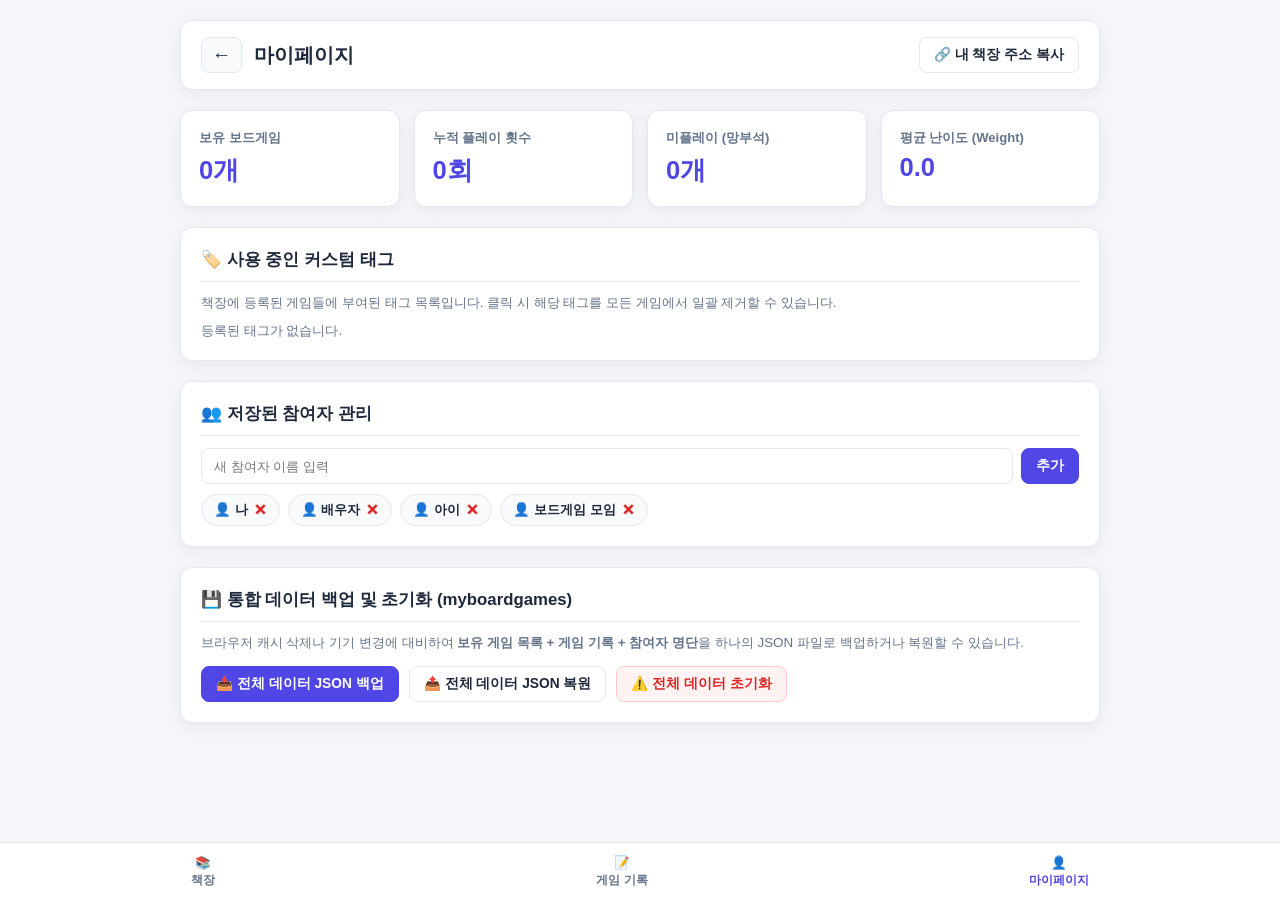
==== mypage.html @ 9772deb3 "Update title in mypage.html" ====
<!DOCTYPE html>
<html lang="ko">
<head>
  <meta charset="UTF-8" />
  <meta name="viewport" content="width=device-width, initial-scale=1.0" />
  <title>👤 마이페이지 - 나의 보드게임</title>
  <style>
    :root {
      --bg-body: #f4f6f9;
      --bg-surface: #ffffff;
      --bg-subtle: #f8fafc;
      --text-main: #1e293b;
      --text-muted: #64748b;
      --primary: #4f46e5;
      --primary-hover: #4338ca;
      --border: #e2e8f0;
      --radius: 12px;
      --shadow: 0 4px 16px rgba(15, 23, 42, 0.06);
    }

    * { box-sizing: border-box; margin: 0; padding: 0; }
    body {
      font-family: -apple-system, BlinkMacSystemFont, "Pretendard", "Segoe UI", Roboto, sans-serif;
      background: var(--bg-body);
      color: var(--text-main);
      padding-bottom: 72px;
    }

    .page-wrap {
      max-width: 960px;
      margin: 0 auto;
      padding: 20px;
      display: flex;
      flex-direction: column;
      gap: 20px;
    }

    header.top-header {
      background: var(--bg-surface);
      border: 1px solid var(--border);
      border-radius: var(--radius);
      padding: 16px 20px;
      box-shadow: var(--shadow);
      display: flex;
      justify-content: space-between;
      align-items: center;
    }
    .header-left { display: flex; align-items: center; gap: 12px; }
    .back-link {
      text-decoration: none;
      font-size: 1.2rem;
      color: var(--text-main);
      padding: 6px 10px;
      border-radius: 8px;
      border: 1px solid var(--border);
      background: var(--bg-subtle);
    }
    header.top-header h1 { font-size: 1.25rem; font-weight: 800; }

    /* 통계 카드 그리드 */
    .stats-grid {
      display: grid;
      grid-template-columns: repeat(auto-fit, minmax(180px, 1fr));
      gap: 14px;
    }
    .stat-card {
      background: var(--bg-surface);
      border: 1px solid var(--border);
      border-radius: var(--radius);
      padding: 18px;
      box-shadow: var(--shadow);
      display: flex;
      flex-direction: column;
      gap: 6px;
    }
    .stat-label { font-size: 0.82rem; color: var(--text-muted); font-weight: 600; }
    .stat-value { font-size: 1.6rem; font-weight: 800; color: var(--primary); }

    .card-panel {
      background: var(--bg-surface);
      border: 1px solid var(--border);
      border-radius: var(--radius);
      padding: 20px;
      box-shadow: var(--shadow);
    }
    .card-panel h2 {
      font-size: 1.05rem;
      font-weight: 700;
      margin-bottom: 12px;
      padding-bottom: 10px;
      border-bottom: 1px solid var(--border);
    }

    .btn {
      padding: 8px 14px;
      border-radius: 8px;
      font-size: 0.86rem;
      font-weight: 600;
      border: 1px solid var(--border);
      background: var(--bg-surface);
      color: var(--text-main);
      cursor: pointer;
      display: inline-flex;
      align-items: center;
      gap: 6px;
    }
    .btn:hover { background: var(--bg-subtle); }
    .btn-primary { background: var(--primary); color: #fff; border-color: var(--primary); }
    .btn-danger { background: #fef2f2; color: #dc2626; border-color: #fecaca; }

    .chip-wrap {
      display: flex;
      flex-wrap: wrap;
      gap: 8px;
      margin-top: 10px;
    }
    .tag-item {
      background: var(--bg-subtle);
      border: 1px solid var(--border);
      padding: 6px 12px;
      border-radius: 999px;
      font-size: 0.84rem;
      font-weight: 600;
      display: inline-flex;
      align-items: center;
      gap: 6px;
    }

    nav.bottom-nav {
      position: fixed;
      bottom: 0;
      left: 0;
      right: 0;
      height: 58px;
      background: var(--bg-surface);
      border-top: 1px solid var(--border);
      display: flex;
      justify-content: space-around;
      align-items: center;
      z-index: 900;
    }
    nav.bottom-nav a {
      text-decoration: none;
      color: var(--text-muted);
      font-size: 0.78rem;
      font-weight: 600;
      display: flex;
      flex-direction: column;
      align-items: center;
      gap: 2px;
    }
    nav.bottom-nav a.active { color: var(--primary); }
  </style>
</head>
<body>

  <div class="page-wrap">
    <header class="top-header">
      <div class="header-left">
        <a href="./" class="back-link" title="책장으로 돌아가기">←</a>
        <h1>마이페이지</h1>
      </div>
      <button class="btn" onclick="copyShelfUrl()">🔗 내 책장 주소 복사</button>
    </header>

    <!-- 컬렉션 통계 요약 -->
    <section class="stats-grid">
      <div class="stat-card">
        <span class="stat-label">보유 보드게임</span>
        <span class="stat-value" id="statTotalGames">0개</span>
      </div>
      <div class="stat-card">
        <span class="stat-label">누적 플레이 횟수</span>
        <span class="stat-value" id="statTotalPlays">0회</span>
      </div>
      <div class="stat-card">
        <span class="stat-label">미플레이 (망부석)</span>
        <span class="stat-value" id="statUnplayed">0개</span>
      </div>
      <div class="stat-card">
        <span class="stat-label">평균 난이도 (Weight)</span>
        <span class="stat-value" id="statAvgWeight">0.0</span>
      </div>
    </section>

    <!-- 커스텀 태그 관리 -->
    <section class="card-panel">
      <h2>🏷️ 사용 중인 커스텀 태그</h2>
      <p style="font-size:0.84rem; color:var(--text-muted);">책장에 등록된 게임들에 부여된 태그 목록입니다. 클릭 시 해당 태그를 모든 게임에서 일괄 제거할 수 있습니다.</p>
      <div id="myTagsContainer" class="chip-wrap"></div>
    </section>

    <!-- 저장된 참여자 관리 -->
    <section class="card-panel">
      <h2>👥 저장된 참여자 관리</h2>
      <div style="display:flex; gap:8px; margin-bottom:10px;">
        <input type="text" id="mpNewPlayer" placeholder="새 참여자 이름 입력" style="padding:8px 12px; border:1px solid var(--border); border-radius:8px; flex:1;" />
        <button class="btn btn-primary" onclick="addSavedPlayer()">추가</button>
      </div>
      <div id="myPlayersContainer" class="chip-wrap"></div>
    </section>

    <!-- 통합 데이터 백업 & 복원 -->
    <section class="card-panel">
      <h2>💾 통합 데이터 백업 및 초기화 (myboardgames)</h2>
      <p style="font-size:0.84rem; color:var(--text-muted); margin-bottom:14px;">
        브라우저 캐시 삭제나 기기 변경에 대비하여 <strong>보유 게임 목록 + 게임 기록 + 참여자 명단</strong>을 하나의 JSON 파일로 백업하거나 복원할 수 있습니다.
      </p>
      <div style="display:flex; flex-wrap:wrap; gap:10px;">
        <button class="btn btn-primary" onclick="exportFullData()">📥 전체 데이터 JSON 백업</button>
        <label class="btn" style="cursor:pointer;">
          📤 전체 데이터 JSON 복원
          <input type="file" accept=".json" style="display:none;" onchange="importFullData(event)" />
        </label>
        <button class="btn btn-danger" onclick="resetAllData()">⚠️ 전체 데이터 초기화</button>
      </div>
    </section>
  </div>

  <!-- 하단 네비게이션 -->
  <nav class="bottom-nav">
    <a href="./" aria-label="책장">
      <span>📚</span>
      <span>책장</span>
    </a>
    <a href="./sessions.html" aria-label="게임 기록">
      <span>📝</span>
      <span>게임 기록</span>
    </a>
    <a href="./mypage.html" class="active" aria-label="마이페이지">
      <span>👤</span>
      <span>마이페이지</span>
    </a>
  </nav>

  <script>
    const STORAGE_KEY = "MY_BG_SHELF_DATA_V1";
    const SESSIONS_KEY = "MY_BG_SESSIONS_V1";
    const PLAYERS_KEY = "MY_BG_PLAYERS_V1";

    let games = [];
    let sessions = [];
    let players = [];

    function initMyPage() {
      games = JSON.parse(localStorage.getItem(STORAGE_KEY) || "[]");
      sessions = JSON.parse(localStorage.getItem(SESSIONS_KEY) || "[]");
      players = JSON.parse(localStorage.getItem(PLAYERS_KEY) || '["나", "배우자", "아이", "보드게임 모임"]');

      renderStats();
      renderTags();
      renderPlayers();
    }

    function renderStats() {
      const total = games.length;
      const totalPlays = games.reduce((acc, g) => acc + (Number(g.plays) || 0), 0);
      const unplayed = games.filter(g => (Number(g.plays) || 0) === 0).length;
      const avgWeight = total > 0
        ? (games.reduce((acc, g) => acc + (Number(g.weight) || 0), 0) / total).toFixed(2)
        : "0.0";

      document.getElementById("statTotalGames").textContent = `${total}개`;
      document.getElementById("statTotalPlays").textContent = `${totalPlays}회`;
      document.getElementById("statUnplayed").textContent = `${unplayed}개`;
      document.getElementById("statAvgWeight").textContent = avgWeight;
    }

    function renderTags() {
      const tagMap = {};
      games.forEach(g => {
        (g.tags || []).forEach(t => {
          tagMap[t] = (tagMap[t] || 0) + 1;
        });
      });

      const container = document.getElementById("myTagsContainer");
      const entries = Object.entries(tagMap);
      if (entries.length === 0) {
        container.innerHTML = `<span style="font-size:0.84rem; color:var(--text-muted);">등록된 태그가 없습니다.</span>`;
        return;
      }

      container.innerHTML = entries.map(([tag, count]) => `
        <span class="tag-item">
          #${tag} <small style="color:var(--primary);">(${count})</small>
          <button style="border:none; background:none; cursor:pointer; color:#dc2626; font-weight:700;" onclick="removeTagEverywhere('${tag}')">✕</button>
        </span>
      `).join("");
    }

    function removeTagEverywhere(tag) {
      if (!confirm(`모든 게임에서 '#${tag}' 태그를 제거할까요?`)) return;
      games.forEach(g => {
        g.tags = (g.tags || []).filter(t => t !== tag);
      });
      localStorage.setItem(STORAGE_KEY, JSON.stringify(games));
      renderTags();
    }

    function renderPlayers() {
      const container = document.getElementById("myPlayersContainer");
      container.innerHTML = players.map(p => `
        <span class="tag-item">
          👤 ${p}
          <button style="border:none; background:none; cursor:pointer; color:#dc2626; font-weight:700;" onclick="removePlayer('${p}')">✕</button>
        </span>
      `).join("");
    }

    function addSavedPlayer() {
      const input = document.getElementById("mpNewPlayer");
      const name = input.value.trim();
      if (!name) return;
      if (!players.includes(name)) {
        players.push(name);
        localStorage.setItem(PLAYERS_KEY, JSON.stringify(players));
      }
      input.value = "";
      renderPlayers();
    }

    function removePlayer(name) {
      players = players.filter(p => p !== name);
      localStorage.setItem(PLAYERS_KEY, JSON.stringify(players));
      renderPlayers();
    }

    function exportFullData() {
      const fullPayload = {
        exportedAt: new Date().toISOString(),
        repository: "myboardgames",
        games,
        sessions,
        players
      };
      const blob = new Blob([JSON.stringify(fullPayload, null, 2)], { type: "application/json" });
      const a = document.createElement("a");
      a.href = URL.createObjectURL(blob);
      a.download = `myboardgames_full_backup_${new Date().toISOString().slice(0, 10)}.json`;
      a.click();
    }

    function importFullData(event) {
      const file = event.target.files[0];
      if (!file) return;
      const reader = new FileReader();
      reader.onload = e => {
        try {
          const data = JSON.parse(e.target.result);
          if (Array.isArray(data)) {
            // 단일 게임 배열 백업본인 경우 호환 처리
            localStorage.setItem(STORAGE_KEY, JSON.stringify(data));
          } else if (data.games) {
            localStorage.setItem(STORAGE_KEY, JSON.stringify(data.games || []));
            if (data.sessions) localStorage.setItem(SESSIONS_KEY, JSON.stringify(data.sessions));
            if (data.players) localStorage.setItem(PLAYERS_KEY, JSON.stringify(data.players));
          }
          alert("데이터 복원이 완료되었습니다!");
          initMyPage();
        } catch (err) {
          alert("올바른 JSON 백업 파일이 아닙니다.");
        }
      };
      reader.readAsDataURL ? reader.readAsText(file) : null;
    }

    function resetAllData() {
      if (!confirm("정말로 모든 책장 게임과 플레이 기록을 초기화하시겠습니까? (백업 권장)")) return;
      localStorage.removeItem(STORAGE_KEY);
      localStorage.removeItem(SESSIONS_KEY);
      localStorage.removeItem(PLAYERS_KEY);
      alert("초기화되었습니다.");
      initMyPage();
    }

    function copyShelfUrl() {
      const baseUrl = window.location.href.replace(/\/mypage\.html.*$/, "/");
      navigator.clipboard.writeText(baseUrl);
      alert(`내 보드게임 책장 주소(${baseUrl})가 복사되었습니다!`);
    }

    window.addEventListener("DOMContentLoaded", initMyPage);
  </script>
</body>
</html>
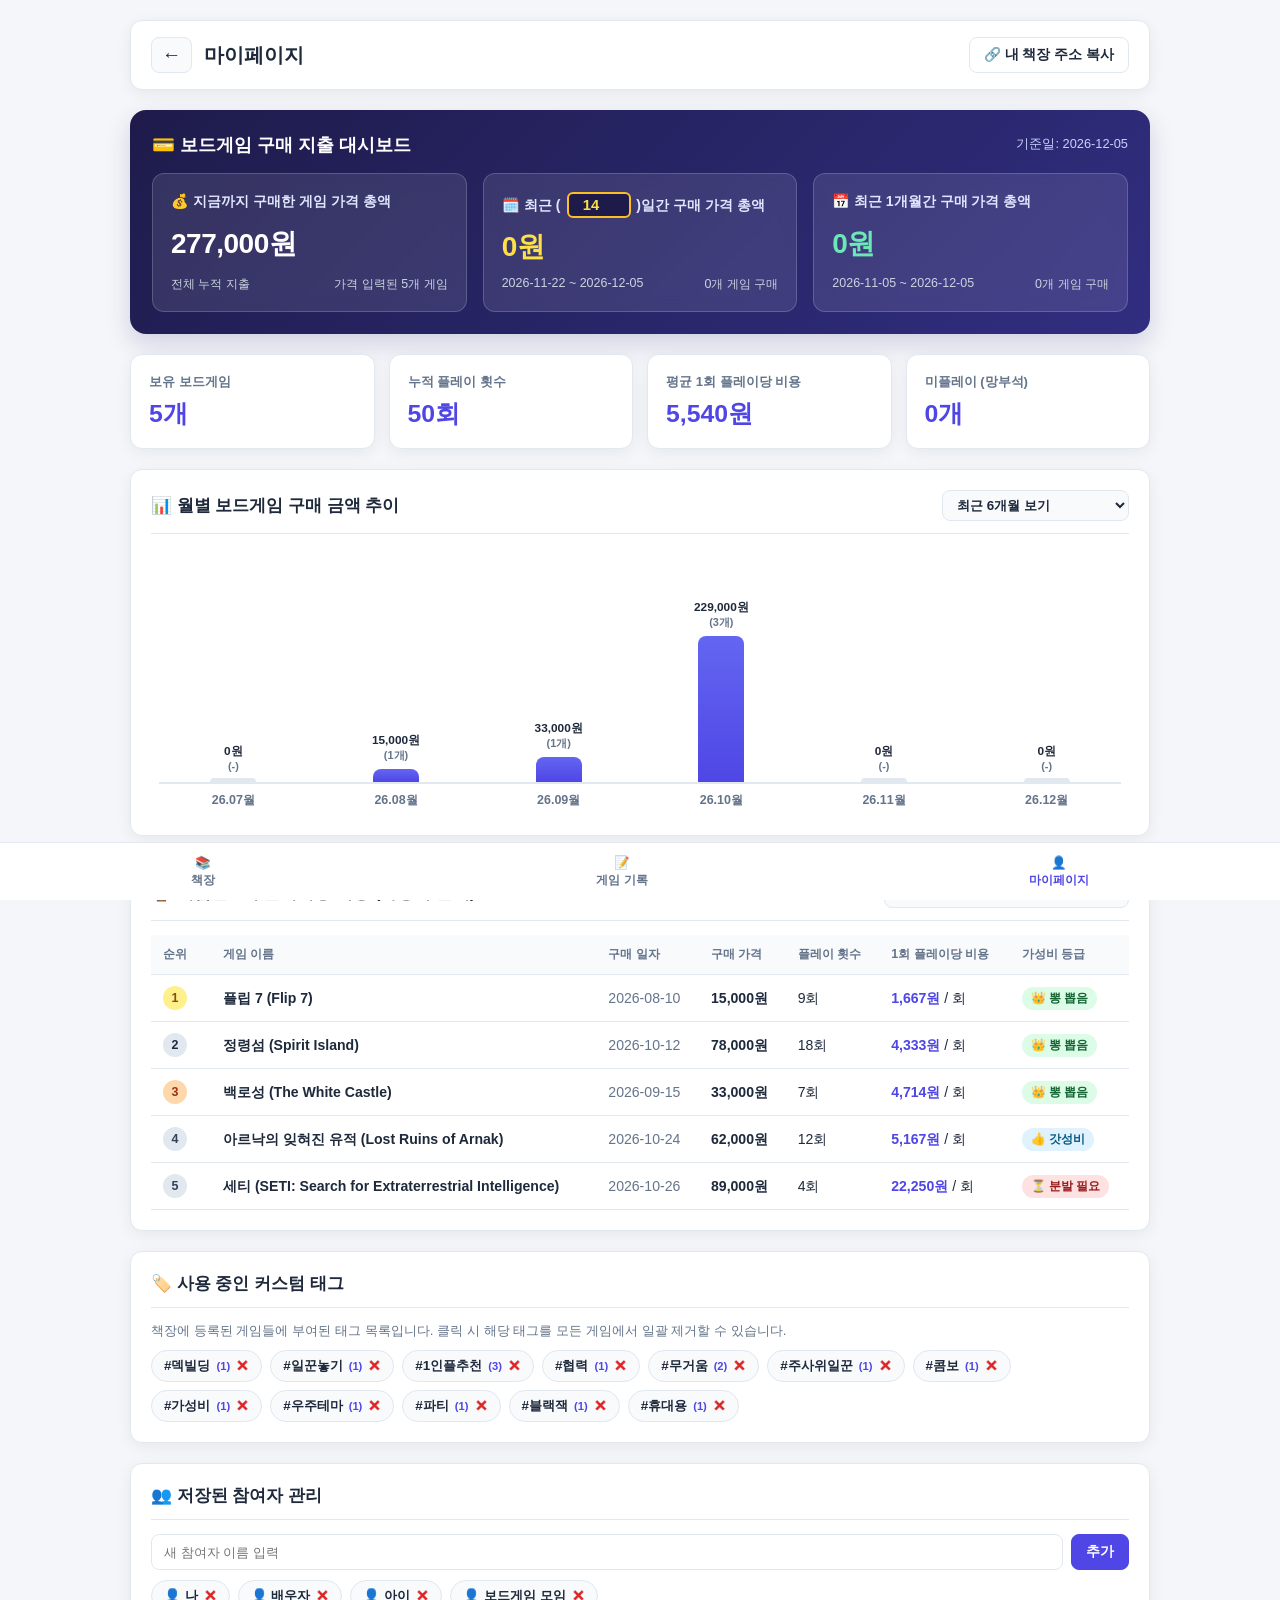
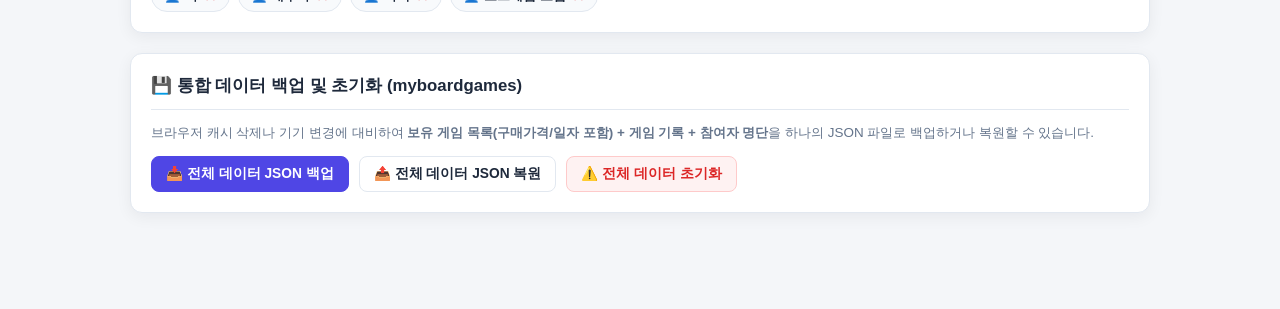
==== commit 9a72d89e: "Update mypage.html" ====
--- a/mypage.html
+++ b/mypage.html
@@ -3,7 +3,7 @@
 <head>
   <meta charset="UTF-8" />
   <meta name="viewport" content="width=device-width, initial-scale=1.0" />
-  <title>👤 마이페이지 - 나의 보드게임</title>
+  <title>👤 마이페이지 - 나의 보드게임 책장 (myboardgames)</title>
   <style>
     :root {
       --bg-body: #f4f6f9;
@@ -13,6 +13,8 @@
       --text-muted: #64748b;
       --primary: #4f46e5;
       --primary-hover: #4338ca;
+      --emerald: #059669;
+      --amber: #d97706;
       --border: #e2e8f0;
       --radius: 12px;
       --shadow: 0 4px 16px rgba(15, 23, 42, 0.06);
@@ -23,11 +25,11 @@
       font-family: -apple-system, BlinkMacSystemFont, "Pretendard", "Segoe UI", Roboto, sans-serif;
       background: var(--bg-body);
       color: var(--text-main);
-      padding-bottom: 72px;
+      padding-bottom: 76px;
     }
 
     .page-wrap {
-      max-width: 960px;
+      max-width: 1060px;
       margin: 0 auto;
       padding: 20px;
       display: flex;
@@ -57,7 +59,91 @@
     }
     header.top-header h1 { font-size: 1.25rem; font-weight: 800; }
 
-    /* 통계 카드 그리드 */
+    /* 1. 구매 가격 총액 대시보드 */
+    .purchase-dashboard {
+      background: linear-gradient(135deg, #1e1b4b 0%, #312e81 100%);
+      border-radius: 16px;
+      padding: 22px;
+      color: #fff;
+      box-shadow: 0 10px 25px rgba(49, 46, 129, 0.18);
+    }
+    .dashboard-header {
+      display: flex;
+      justify-content: space-between;
+      align-items: center;
+      margin-bottom: 16px;
+      flex-wrap: wrap;
+      gap: 8px;
+    }
+    .dashboard-header h2 {
+      font-size: 1.15rem;
+      font-weight: 800;
+      display: flex;
+      align-items: center;
+      gap: 8px;
+    }
+    .dashboard-header span {
+      font-size: 0.8rem;
+      color: #c7d2fe;
+    }
+
+    .purchase-cards-grid {
+      display: grid;
+      grid-template-columns: repeat(auto-fit, minmax(260px, 1fr));
+      gap: 16px;
+    }
+    .purchase-card {
+      background: rgba(255, 255, 255, 0.1);
+      backdrop-filter: blur(8px);
+      border: 1px solid rgba(255, 255, 255, 0.18);
+      border-radius: 12px;
+      padding: 18px;
+      display: flex;
+      flex-direction: column;
+      justify-content: space-between;
+      gap: 10px;
+    }
+    .p-card-title {
+      font-size: 0.88rem;
+      font-weight: 700;
+      color: #e0e7ff;
+      display: flex;
+      align-items: center;
+      flex-wrap: wrap;
+      gap: 4px;
+    }
+    .days-inline-input {
+      width: 64px;
+      padding: 3px 6px;
+      border-radius: 6px;
+      border: 2px solid #fbbf24;
+      background: #1e1b4b;
+      color: #fde047;
+      font-weight: 800;
+      font-size: 0.92rem;
+      text-align: center;
+      margin: 0 2px;
+    }
+    .days-inline-input:focus {
+      outline: none;
+      box-shadow: 0 0 0 3px rgba(251, 191, 36, 0.35);
+    }
+    .p-card-amount {
+      font-size: 1.75rem;
+      font-weight: 800;
+      color: #ffffff;
+      letter-spacing: -0.5px;
+    }
+    .p-card-amount.highlight-amber { color: #fde047; }
+    .p-card-amount.highlight-mint { color: #6ee7b7; }
+    .p-card-sub {
+      font-size: 0.78rem;
+      color: #cbd5e1;
+      display: flex;
+      justify-content: space-between;
+    }
+
+    /* 2. 기본 컬렉션 통계 카드 그리드 */
     .stats-grid {
       display: grid;
       grid-template-columns: repeat(auto-fit, minmax(180px, 1fr));
@@ -74,8 +160,9 @@
       gap: 6px;
     }
     .stat-label { font-size: 0.82rem; color: var(--text-muted); font-weight: 600; }
-    .stat-value { font-size: 1.6rem; font-weight: 800; color: var(--primary); }
-
+    .stat-value { font-size: 1.55rem; font-weight: 800; color: var(--primary); }
+
+    /* 공통 카드 패널 */
     .card-panel {
       background: var(--bg-surface);
       border: 1px solid var(--border);
@@ -83,13 +170,151 @@
       padding: 20px;
       box-shadow: var(--shadow);
     }
-    .card-panel h2 {
+    .panel-head {
+      display: flex;
+      justify-content: space-between;
+      align-items: center;
+      flex-wrap: wrap;
+      gap: 10px;
+      margin-bottom: 14px;
+      padding-bottom: 12px;
+      border-bottom: 1px solid var(--border);
+    }
+    .panel-head h2 {
       font-size: 1.05rem;
       font-weight: 700;
-      margin-bottom: 12px;
-      padding-bottom: 10px;
+    }
+    .panel-select {
+      padding: 6px 10px;
+      border-radius: 8px;
+      border: 1px solid var(--border);
+      font-size: 0.84rem;
+      font-weight: 600;
+      background: var(--bg-subtle);
+      color: var(--text-main);
+    }
+
+    /* 3. 월별 구매 금액 막대그래프 */
+    .bar-chart-wrap {
+      padding: 16px 8px 6px;
+      overflow-x: auto;
+    }
+    .bar-chart-grid {
+      display: flex;
+      align-items: flex-end;
+      gap: 14px;
+      height: 220px;
+      min-width: 480px;
+      padding-top: 36px;
+      border-bottom: 2px solid var(--border);
+    }
+    .bar-col {
+      flex: 1;
+      min-width: 56px;
+      height: 100%;
+      display: flex;
+      flex-direction: column;
+      justify-content: flex-end;
+      align-items: center;
+      position: relative;
+    }
+    .bar-top-label {
+      font-size: 0.74rem;
+      font-weight: 700;
+      color: var(--text-main);
+      margin-bottom: 6px;
+      text-align: center;
+      white-space: nowrap;
+    }
+    .bar-count-sub {
+      display: block;
+      font-size: 0.68rem;
+      color: var(--text-muted);
+      font-weight: 600;
+    }
+    .bar-fill {
+      width: 100%;
+      max-width: 46px;
+      background: linear-gradient(180deg, #6366f1 0%, #4f46e5 100%);
+      border-radius: 8px 8px 0 0;
+      transition: height 0.35s ease;
+      min-height: 4px;
+    }
+    .bar-fill.zero {
+      background: #e2e8f0;
+      min-height: 4px;
+    }
+    .bar-x-axis {
+      display: flex;
+      gap: 14px;
+      min-width: 480px;
+      margin-top: 8px;
+    }
+    .bar-x-label {
+      flex: 1;
+      min-width: 56px;
+      text-align: center;
+      font-size: 0.78rem;
+      font-weight: 600;
+      color: var(--text-muted);
+    }
+
+    /* 4. 게임별 1회 플레이당 비용(가성비) 순위 표 */
+    .table-scroll {
+      width: 100%;
+      overflow-x: auto;
+    }
+    table.value-table {
+      width: 100%;
+      border-collapse: collapse;
+      min-width: 640px;
+      font-size: 0.88rem;
+    }
+    table.value-table th,
+    table.value-table td {
+      padding: 11px 12px;
+      text-align: left;
       border-bottom: 1px solid var(--border);
     }
+    table.value-table th {
+      background: var(--bg-subtle);
+      color: var(--text-muted);
+      font-size: 0.78rem;
+      font-weight: 700;
+      text-transform: uppercase;
+    }
+    table.value-table tr:hover td {
+      background: #f8fafc;
+    }
+    .rank-num {
+      display: inline-flex;
+      width: 24px;
+      height: 24px;
+      border-radius: 50%;
+      align-items: center;
+      justify-content: center;
+      font-size: 0.78rem;
+      font-weight: 800;
+      background: #e2e8f0;
+      color: #334155;
+    }
+    .rank-num.top-1 { background: #fef08a; color: #854d0e; }
+    .rank-num.top-2 { background: #e2e8f0; color: #1e293b; }
+    .rank-num.top-3 { background: #fed7aa; color: #9a3412; }
+
+    .eff-badge {
+      display: inline-block;
+      padding: 3px 9px;
+      border-radius: 999px;
+      font-size: 0.75rem;
+      font-weight: 700;
+      white-space: nowrap;
+    }
+    .eff-best { background: #dcfce7; color: #166534; }
+    .eff-good { background: #e0f2fe; color: #075985; }
+    .eff-normal { background: #fef3c7; color: #92400e; }
+    .eff-low { background: #fee2e2; color: #991b1b; }
+    .eff-unplayed { background: #f1f5f9; color: #475569; }
 
     .btn {
       padding: 8px 14px;
@@ -163,7 +388,51 @@
       <button class="btn" onclick="copyShelfUrl()">🔗 내 책장 주소 복사</button>
     </header>
 
-    <!-- 컬렉션 통계 요약 -->
+    <!-- 1. 구매 가격 총액 대시보드 -->
+    <section class="purchase-dashboard">
+      <div class="dashboard-header">
+        <h2>💳 보드게임 구매 지출 대시보드</h2>
+        <span id="dashboardTodayLabel">기준일: 오늘</span>
+      </div>
+
+      <div class="purchase-cards-grid">
+        <!-- 창 1: 지금까지 구매한 게임의 가격 총액 -->
+        <div class="purchase-card">
+          <div class="p-card-title">💰 지금까지 구매한 게임 가격 총액</div>
+          <div class="p-card-amount" id="totalPurchaseAmount">0원</div>
+          <div class="p-card-sub">
+            <span>전체 누적 지출</span>
+            <span id="totalPurchaseCount">총 0개 게임</span>
+          </div>
+        </div>
+
+        <!-- 창 2: 최근 ( )일간 구매한 게임의 가격 총액 -->
+        <div class="purchase-card">
+          <div class="p-card-title">
+            🗓️ 최근 (
+            <input type="number" id="customDaysInput" class="days-inline-input" value="14" min="1" max="36500" oninput="renderPurchaseDashboard()" />
+            )일간 구매 가격 총액
+          </div>
+          <div class="p-card-amount highlight-amber" id="customDaysPurchaseAmount">0원</div>
+          <div class="p-card-sub">
+            <span id="customDaysRangeLabel">최근 14일 이내</span>
+            <span id="customDaysPurchaseCount">0개 게임</span>
+          </div>
+        </div>
+
+        <!-- 창 3: 최근 1개월간 구매 가격 총액 -->
+        <div class="purchase-card">
+          <div class="p-card-title">📅 최근 1개월간 구매 가격 총액</div>
+          <div class="p-card-amount highlight-mint" id="oneMonthPurchaseAmount">0원</div>
+          <div class="p-card-sub">
+            <span id="oneMonthRangeLabel">최근 1개월 이내</span>
+            <span id="oneMonthPurchaseCount">0개 게임</span>
+          </div>
+        </div>
+      </div>
+    </section>
+
+    <!-- 2. 컬렉션 통계 요약 -->
     <section class="stats-grid">
       <div class="stat-card">
         <span class="stat-label">보유 보드게임</span>
@@ -174,25 +443,74 @@
         <span class="stat-value" id="statTotalPlays">0회</span>
       </div>
       <div class="stat-card">
+        <span class="stat-label">평균 1회 플레이당 비용</span>
+        <span class="stat-value" id="statAvgCostPerPlay">0원</span>
+      </div>
+      <div class="stat-card">
         <span class="stat-label">미플레이 (망부석)</span>
         <span class="stat-value" id="statUnplayed">0개</span>
       </div>
-      <div class="stat-card">
-        <span class="stat-label">평균 난이도 (Weight)</span>
-        <span class="stat-value" id="statAvgWeight">0.0</span>
-      </div>
     </section>
 
-    <!-- 커스텀 태그 관리 -->
+    <!-- 3. 월별 구매 금액 막대그래프 -->
     <section class="card-panel">
-      <h2>🏷️ 사용 중인 커스텀 태그</h2>
+      <div class="panel-head">
+        <h2>📊 월별 보드게임 구매 금액 추이</h2>
+        <select id="chartRangeSelect" class="panel-select" onchange="renderMonthlyChart()">
+          <option value="6">최근 6개월 보기</option>
+          <option value="12">최근 12개월 보기</option>
+          <option value="ACTIVE">구매 내역 있는 달만 보기</option>
+        </select>
+      </div>
+      <div class="bar-chart-wrap">
+        <div id="monthlyChartBars" class="bar-chart-grid"></div>
+        <div id="monthlyChartLabels" class="bar-x-axis"></div>
+      </div>
+    </section>
+
+    <!-- 4. 게임별 1회 플레이당 비용(가성비) 순위 표 -->
+    <section class="card-panel">
+      <div class="panel-head">
+        <h2>🏆 게임별 1회 플레이당 비용 (가성비 순위)</h2>
+        <select id="valueSortSelect" class="panel-select" onchange="renderValueTable()">
+          <option value="cpp_asc">가성비 높은순 (1회당 비용 낮은순)</option>
+          <option value="cpp_desc">가성비 아쉬운순 (망부석·고비용순)</option>
+          <option value="price_desc">구매 가격 높은순</option>
+          <option value="plays_desc">플레이 횟수 많은순</option>
+        </select>
+      </div>
+      <div class="table-scroll">
+        <table class="value-table">
+          <thead>
+            <tr>
+              <th style="width:60px;">순위</th>
+              <th>게임 이름</th>
+              <th>구매 일자</th>
+              <th>구매 가격</th>
+              <th>플레이 횟수</th>
+              <th>1회 플레이당 비용</th>
+              <th>가성비 등급</th>
+            </tr>
+          </thead>
+          <tbody id="valueTableBody"></tbody>
+        </table>
+      </div>
+    </section>
+
+    <!-- 5. 커스텀 태그 관리 -->
+    <section class="card-panel">
+      <div class="panel-head">
+        <h2>🏷️ 사용 중인 커스텀 태그</h2>
+      </div>
       <p style="font-size:0.84rem; color:var(--text-muted);">책장에 등록된 게임들에 부여된 태그 목록입니다. 클릭 시 해당 태그를 모든 게임에서 일괄 제거할 수 있습니다.</p>
       <div id="myTagsContainer" class="chip-wrap"></div>
     </section>
 
-    <!-- 저장된 참여자 관리 -->
+    <!-- 6. 저장된 참여자 관리 -->
     <section class="card-panel">
-      <h2>👥 저장된 참여자 관리</h2>
+      <div class="panel-head">
+        <h2>👥 저장된 참여자 관리</h2>
+      </div>
       <div style="display:flex; gap:8px; margin-bottom:10px;">
         <input type="text" id="mpNewPlayer" placeholder="새 참여자 이름 입력" style="padding:8px 12px; border:1px solid var(--border); border-radius:8px; flex:1;" />
         <button class="btn btn-primary" onclick="addSavedPlayer()">추가</button>
@@ -200,11 +518,13 @@
       <div id="myPlayersContainer" class="chip-wrap"></div>
     </section>
 
-    <!-- 통합 데이터 백업 & 복원 -->
+    <!-- 7. 통합 데이터 백업 & 복원 -->
     <section class="card-panel">
-      <h2>💾 통합 데이터 백업 및 초기화 (myboardgames)</h2>
+      <div class="panel-head">
+        <h2>💾 통합 데이터 백업 및 초기화 (myboardgames)</h2>
+      </div>
       <p style="font-size:0.84rem; color:var(--text-muted); margin-bottom:14px;">
-        브라우저 캐시 삭제나 기기 변경에 대비하여 <strong>보유 게임 목록 + 게임 기록 + 참여자 명단</strong>을 하나의 JSON 파일로 백업하거나 복원할 수 있습니다.
+        브라우저 캐시 삭제나 기기 변경에 대비하여 <strong>보유 게임 목록(구매가격/일자 포함) + 게임 기록 + 참여자 명단</strong>을 하나의 JSON 파일로 백업하거나 복원할 수 있습니다.
       </p>
       <div style="display:flex; flex-wrap:wrap; gap:10px;">
         <button class="btn btn-primary" onclick="exportFullData()">📥 전체 데이터 JSON 백업</button>
@@ -238,34 +558,269 @@
     const SESSIONS_KEY = "MY_BG_SESSIONS_V1";
     const PLAYERS_KEY = "MY_BG_PLAYERS_V1";
 
+    // 초기 샘플 데이터 (index.html과 동일 폴백)
+    const DEFAULT_GAMES = [
+      {
+        id: "g1", title: "아르낙의 잊혀진 유적 (Lost Ruins of Arnak)",
+        minP: 1, maxP: 4, time: 120, weight: 2.9, rating: 9.5, plays: 12,
+        purchasePrice: 62000, purchaseDate: "2026-10-24", category: "전략", tags: ["덱빌딩", "일꾼놓기", "1인플추천"]
+      },
+      {
+        id: "g2", title: "정령섬 (Spirit Island)",
+        minP: 1, maxP: 4, time: 120, weight: 4.1, rating: 9.8, plays: 18,
+        purchasePrice: 78000, purchaseDate: "2026-10-12", category: "테마", tags: ["협력", "1인플추천", "무거움"]
+      },
+      {
+        id: "g3", title: "백로성 (The White Castle)",
+        minP: 1, maxP: 4, time: 80, weight: 3.0, rating: 9.0, plays: 7,
+        purchasePrice: 33000, purchaseDate: "2026-09-15", category: "전략", tags: ["주사위일꾼", "콤보", "가성비"]
+      },
+      {
+        id: "g4", title: "세티 (SETI: Search for Extraterrestrial Intelligence)",
+        minP: 1, maxP: 4, time: 160, weight: 3.8, rating: 9.4, plays: 4,
+        purchasePrice: 89000, purchaseDate: "2026-10-26", category: "전략", tags: ["우주테마", "무거움", "1인플추천"]
+      },
+      {
+        id: "g5", title: "플립 7 (Flip 7)",
+        minP: 3, maxP: 8, time: 20, weight: 1.1, rating: 8.2, plays: 9,
+        purchasePrice: 15000, purchaseDate: "2026-08-10", category: "파티", tags: ["파티", "블랙잭", "휴대용"]
+      }
+    ];
+
     let games = [];
     let sessions = [];
     let players = [];
 
     function initMyPage() {
-      games = JSON.parse(localStorage.getItem(STORAGE_KEY) || "[]");
+      const saved = localStorage.getItem(STORAGE_KEY);
+      games = saved ? JSON.parse(saved) : DEFAULT_GAMES;
       sessions = JSON.parse(localStorage.getItem(SESSIONS_KEY) || "[]");
       players = JSON.parse(localStorage.getItem(PLAYERS_KEY) || '["나", "배우자", "아이", "보드게임 모임"]');
 
+      renderPurchaseDashboard();
       renderStats();
+      renderMonthlyChart();
+      renderValueTable();
       renderTags();
       renderPlayers();
     }
 
+    function formatDateYMD(dateObj) {
+      const y = dateObj.getFullYear();
+      const m = String(dateObj.getMonth() + 1).padStart(2, "0");
+      const d = String(dateObj.getDate()).padStart(2, "0");
+      return `${y}-${m}-${d}`;
+    }
+
+    /* 1. 상단 구매 가격 총액 대시보드 */
+    function renderPurchaseDashboard() {
+      const now = new Date();
+      const todayYMD = formatDateYMD(now);
+      document.getElementById("dashboardTodayLabel").textContent = `기준일: ${todayYMD}`;
+
+      // 전체 누적 총액
+      let allTimeSum = 0;
+      let allTimeCount = 0;
+      games.forEach(g => {
+        const price = Number(g.purchasePrice) || 0;
+        if (price > 0) {
+          allTimeSum += price;
+          allTimeCount++;
+        }
+      });
+      document.getElementById("totalPurchaseAmount").textContent = `${allTimeSum.toLocaleString()}원`;
+      document.getElementById("totalPurchaseCount").textContent = `가격 입력된 ${allTimeCount}개 게임`;
+
+      // 최근 ( N )일간 구매 가격 총액
+      const rawDays = parseInt(document.getElementById("customDaysInput").value, 10);
+      const customDays = (!isNaN(rawDays) && rawDays > 0) ? rawDays : 1;
+
+      const cutoffCustom = new Date(now.getFullYear(), now.getMonth(), now.getDate());
+      cutoffCustom.setDate(cutoffCustom.getDate() - (customDays - 1));
+      const cutoffCustomYMD = formatDateYMD(cutoffCustom);
+
+      let customSum = 0;
+      let customCount = 0;
+      games.forEach(g => {
+        const price = Number(g.purchasePrice) || 0;
+        const pDate = (g.purchaseDate || "").trim();
+        if (pDate && pDate >= cutoffCustomYMD && pDate <= todayYMD) {
+          customSum += price;
+          customCount++;
+        }
+      });
+      document.getElementById("customDaysPurchaseAmount").textContent = `${customSum.toLocaleString()}원`;
+      document.getElementById("customDaysRangeLabel").textContent = `${cutoffCustomYMD} ~ ${todayYMD}`;
+      document.getElementById("customDaysPurchaseCount").textContent = `${customCount}개 게임 구매`;
+
+      // 최근 1개월간 구매 가격 총액
+      const cutoffOneMonth = new Date(now.getFullYear(), now.getMonth() - 1, now.getDate());
+      const cutoffOneMonthYMD = formatDateYMD(cutoffOneMonth);
+
+      let monthSum = 0;
+      let monthCount = 0;
+      games.forEach(g => {
+        const price = Number(g.purchasePrice) || 0;
+        const pDate = (g.purchaseDate || "").trim();
+        if (pDate && pDate >= cutoffOneMonthYMD && pDate <= todayYMD) {
+          monthSum += price;
+          monthCount++;
+        }
+      });
+      document.getElementById("oneMonthPurchaseAmount").textContent = `${monthSum.toLocaleString()}원`;
+      document.getElementById("oneMonthRangeLabel").textContent = `${cutoffOneMonthYMD} ~ ${todayYMD}`;
+      document.getElementById("oneMonthPurchaseCount").textContent = `${monthCount}개 게임 구매`;
+    }
+
+    /* 2. 요약 통계 */
     function renderStats() {
       const total = games.length;
       const totalPlays = games.reduce((acc, g) => acc + (Number(g.plays) || 0), 0);
+      const totalSpent = games.reduce((acc, g) => acc + (Number(g.purchasePrice) || 0), 0);
       const unplayed = games.filter(g => (Number(g.plays) || 0) === 0).length;
-      const avgWeight = total > 0
-        ? (games.reduce((acc, g) => acc + (Number(g.weight) || 0), 0) / total).toFixed(2)
-        : "0.0";
+      const avgCpp = totalPlays > 0 ? Math.round(totalSpent / totalPlays) : 0;
 
       document.getElementById("statTotalGames").textContent = `${total}개`;
       document.getElementById("statTotalPlays").textContent = `${totalPlays}회`;
+      document.getElementById("statAvgCostPerPlay").textContent = `${avgCpp.toLocaleString()}원`;
       document.getElementById("statUnplayed").textContent = `${unplayed}개`;
-      document.getElementById("statAvgWeight").textContent = avgWeight;
-    }
-
+    }
+
+    /* 3. 월별 구매 금액 막대그래프 */
+    function renderMonthlyChart() {
+      const mode = document.getElementById("chartRangeSelect").value;
+      const monthMap = {};
+
+      games.forEach(g => {
+        const price = Number(g.purchasePrice) || 0;
+        const pDate = (g.purchaseDate || "").trim();
+        if (pDate && pDate.length >= 7) {
+          const ym = pDate.slice(0, 7); // YYYY-MM
+          if (!monthMap[ym]) monthMap[ym] = { amount: 0, count: 0 };
+          monthMap[ym].amount += price;
+          monthMap[ym].count += 1;
+        }
+      });
+
+      let targetMonths = [];
+      const now = new Date();
+
+      if (mode === "ACTIVE") {
+        targetMonths = Object.keys(monthMap).sort();
+        if (targetMonths.length === 0) {
+          targetMonths = [`${now.getFullYear()}-${String(now.getMonth() + 1).padStart(2, "0")}`];
+        }
+      } else {
+        const n = parseInt(mode, 10) || 6;
+        for (let i = n - 1; i >= 0; i--) {
+          const d = new Date(now.getFullYear(), now.getMonth() - i, 1);
+          const ym = `${d.getFullYear()}-${String(d.getMonth() + 1).padStart(2, "0")}`;
+          targetMonths.push(ym);
+        }
+      }
+
+      const maxAmount = Math.max(...targetMonths.map(ym => monthMap[ym]?.amount || 0), 1);
+
+      const barsEl = document.getElementById("monthlyChartBars");
+      const labelsEl = document.getElementById("monthlyChartLabels");
+
+      barsEl.innerHTML = targetMonths.map(ym => {
+        const info = monthMap[ym] || { amount: 0, count: 0 };
+        const heightPct = info.amount > 0 ? Math.max(Math.round((info.amount / maxAmount) * 100), 6) : 2;
+        const amountLabel = info.amount > 0 ? `${info.amount.toLocaleString()}원` : "0원";
+        const countLabel = info.count > 0 ? `${info.count}개` : "-";
+
+        return `
+          <div class="bar-col">
+            <div class="bar-top-label">
+              ${amountLabel}
+              <span class="bar-count-sub">(${countLabel})</span>
+            </div>
+            <div class="bar-fill ${info.amount === 0 ? 'zero' : ''}" style="height: ${heightPct}%;"></div>
+          </div>
+        `;
+      }).join("");
+
+      labelsEl.innerHTML = targetMonths.map(ym => {
+        const [y, m] = ym.split("-");
+        return `<div class="bar-x-label">${y.slice(2)}.${m}월</div>`;
+      }).join("");
+    }
+
+    /* 4. 게임별 1회 플레이당 비용(가성비) 순위 표 */
+    function getEfficiencyBadge(plays, cpp, price) {
+      if (plays <= 0) {
+        return `<span class="eff-badge eff-unplayed">🪨 망부석 (0회)</span>`;
+      }
+      if (price <= 0) {
+        return `<span class="eff-badge eff-good">🎁 가격 미입력</span>`;
+      }
+      if (cpp <= 5000) {
+        return `<span class="eff-badge eff-best">👑 뽕 뽑음</span>`;
+      }
+      if (cpp <= 10000) {
+        return `<span class="eff-badge eff-good">👍 갓성비</span>`;
+      }
+      if (cpp <= 20000) {
+        return `<span class="eff-badge eff-normal">🙂 준수함</span>`;
+      }
+      return `<span class="eff-badge eff-low">⏳ 분발 필요</span>`;
+    }
+
+    function renderValueTable() {
+      const sortBy = document.getElementById("valueSortSelect").value;
+      const tbody = document.getElementById("valueTableBody");
+
+      const enriched = games.map(g => {
+        const price = Number(g.purchasePrice) || 0;
+        const plays = Number(g.plays) || 0;
+        const cpp = plays > 0 ? Math.round(price / plays) : Infinity;
+        return { ...g, price, plays, cpp };
+      });
+
+      enriched.sort((a, b) => {
+        if (sortBy === "cpp_asc") {
+          if (a.cpp !== b.cpp) return a.cpp - b.cpp;
+          return b.plays - a.plays;
+        }
+        if (sortBy === "cpp_desc") {
+          if (a.cpp === Infinity && b.cpp === Infinity) return b.price - a.price;
+          if (a.cpp === Infinity) return -1;
+          if (b.cpp === Infinity) return 1;
+          return b.cpp - a.cpp;
+        }
+        if (sortBy === "price_desc") return b.price - a.price;
+        if (sortBy === "plays_desc") return b.plays - a.plays;
+        return 0;
+      });
+
+      if (enriched.length === 0) {
+        tbody.innerHTML = `<tr><td colspan="7" style="text-align:center; padding:24px; color:var(--text-muted);">등록된 보드게임이 없습니다.</td></tr>`;
+        return;
+      }
+
+      tbody.innerHTML = enriched.map((g, idx) => {
+        const rank = idx + 1;
+        const rankClass = rank === 1 ? "top-1" : rank === 2 ? "top-2" : rank === 3 ? "top-3" : "";
+        const cppText = g.plays > 0
+          ? `<strong style="color:var(--primary);">${g.cpp.toLocaleString()}원</strong> / 회`
+          : `<span style="color:#dc2626; font-weight:600;">미플레이 (측정 불가)</span>`;
+
+        return `
+          <tr>
+            <td><span class="rank-num ${rankClass}">${rank}</span></td>
+            <td style="font-weight:700;">${g.title}</td>
+            <td style="color:var(--text-muted);">${g.purchaseDate || "-"}</td>
+            <td style="font-weight:600;">${g.price.toLocaleString()}원</td>
+            <td>${g.plays}회</td>
+            <td>${cppText}</td>
+            <td>${getEfficiencyBadge(g.plays, g.cpp, g.price)}</td>
+          </tr>
+        `;
+      }).join("");
+    }
+
+    /* 5. 태그 및 참여자 관리 */
     function renderTags() {
       const tagMap = {};
       games.forEach(g => {
@@ -326,6 +881,7 @@
       renderPlayers();
     }
 
+    /* 6. 백업 및 복원 */
     function exportFullData() {
       const fullPayload = {
         exportedAt: new Date().toISOString(),
@@ -349,7 +905,6 @@
         try {
           const data = JSON.parse(e.target.result);
           if (Array.isArray(data)) {
-            // 단일 게임 배열 백업본인 경우 호환 처리
             localStorage.setItem(STORAGE_KEY, JSON.stringify(data));
           } else if (data.games) {
             localStorage.setItem(STORAGE_KEY, JSON.stringify(data.games || []));
@@ -362,7 +917,7 @@
           alert("올바른 JSON 백업 파일이 아닙니다.");
         }
       };
-      reader.readAsDataURL ? reader.readAsText(file) : null;
+      reader.readAsText(file);
     }
 
     function resetAllData() {
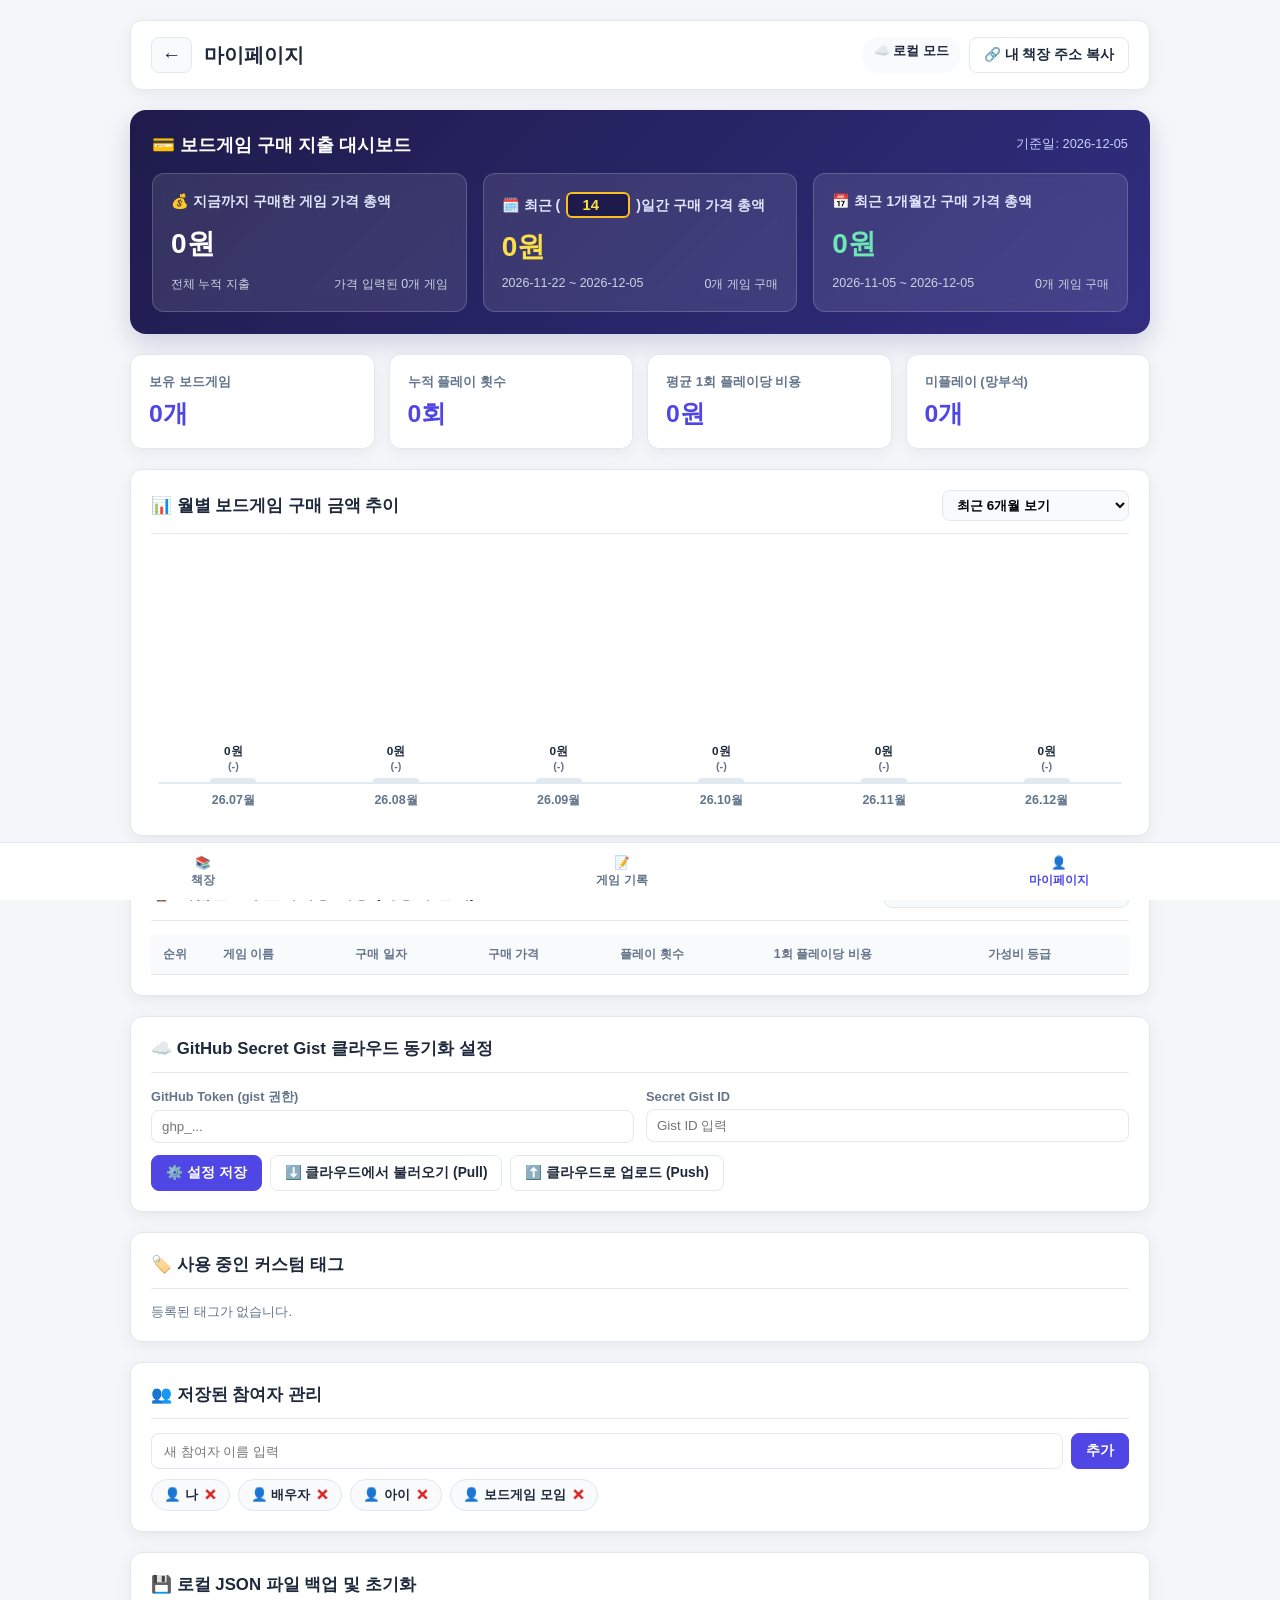
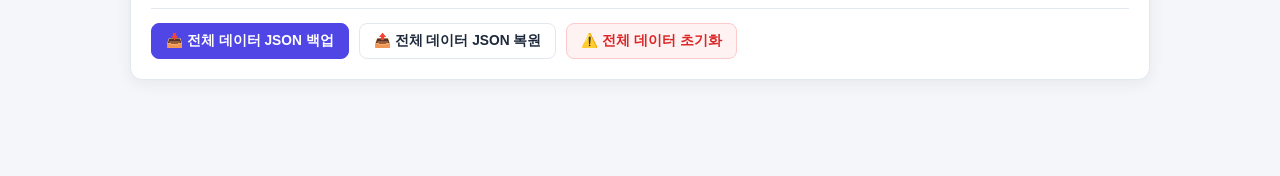
==== commit 568c8003: "Update mypage.html" ====
--- a/mypage.html
+++ b/mypage.html
@@ -13,8 +13,6 @@
       --text-muted: #64748b;
       --primary: #4f46e5;
       --primary-hover: #4338ca;
-      --emerald: #059669;
-      --amber: #d97706;
       --border: #e2e8f0;
       --radius: 12px;
       --shadow: 0 4px 16px rgba(15, 23, 42, 0.06);
@@ -46,6 +44,8 @@
       display: flex;
       justify-content: space-between;
       align-items: center;
+      flex-wrap: wrap;
+      gap: 10px;
     }
     .header-left { display: flex; align-items: center; gap: 12px; }
     .back-link {
@@ -59,7 +59,7 @@
     }
     header.top-header h1 { font-size: 1.25rem; font-weight: 800; }
 
-    /* 1. 구매 가격 총액 대시보드 */
+    /* 구매 가격 총액 대시보드 */
     .purchase-dashboard {
       background: linear-gradient(135deg, #1e1b4b 0%, #312e81 100%);
       border-radius: 16px;
@@ -75,17 +75,8 @@
       flex-wrap: wrap;
       gap: 8px;
     }
-    .dashboard-header h2 {
-      font-size: 1.15rem;
-      font-weight: 800;
-      display: flex;
-      align-items: center;
-      gap: 8px;
-    }
-    .dashboard-header span {
-      font-size: 0.8rem;
-      color: #c7d2fe;
-    }
+    .dashboard-header h2 { font-size: 1.15rem; font-weight: 800; }
+    .dashboard-header span { font-size: 0.8rem; color: #c7d2fe; }
 
     .purchase-cards-grid {
       display: grid;
@@ -124,15 +115,10 @@
       text-align: center;
       margin: 0 2px;
     }
-    .days-inline-input:focus {
-      outline: none;
-      box-shadow: 0 0 0 3px rgba(251, 191, 36, 0.35);
-    }
     .p-card-amount {
       font-size: 1.75rem;
       font-weight: 800;
       color: #ffffff;
-      letter-spacing: -0.5px;
     }
     .p-card-amount.highlight-amber { color: #fde047; }
     .p-card-amount.highlight-mint { color: #6ee7b7; }
@@ -143,7 +129,6 @@
       justify-content: space-between;
     }
 
-    /* 2. 기본 컬렉션 통계 카드 그리드 */
     .stats-grid {
       display: grid;
       grid-template-columns: repeat(auto-fit, minmax(180px, 1fr));
@@ -162,7 +147,6 @@
     .stat-label { font-size: 0.82rem; color: var(--text-muted); font-weight: 600; }
     .stat-value { font-size: 1.55rem; font-weight: 800; color: var(--primary); }
 
-    /* 공통 카드 패널 */
     .card-panel {
       background: var(--bg-surface);
       border: 1px solid var(--border);
@@ -180,10 +164,7 @@
       padding-bottom: 12px;
       border-bottom: 1px solid var(--border);
     }
-    .panel-head h2 {
-      font-size: 1.05rem;
-      font-weight: 700;
-    }
+    .panel-head h2 { font-size: 1.05rem; font-weight: 700; }
     .panel-select {
       padding: 6px 10px;
       border-radius: 8px;
@@ -191,14 +172,10 @@
       font-size: 0.84rem;
       font-weight: 600;
       background: var(--bg-subtle);
-      color: var(--text-main);
-    }
-
-    /* 3. 월별 구매 금액 막대그래프 */
-    .bar-chart-wrap {
-      padding: 16px 8px 6px;
-      overflow-x: auto;
-    }
+    }
+
+    /* 월별 구매 금액 막대그래프 */
+    .bar-chart-wrap { padding: 16px 8px 6px; overflow-x: auto; }
     .bar-chart-grid {
       display: flex;
       align-items: flex-end;
@@ -216,7 +193,6 @@
       flex-direction: column;
       justify-content: flex-end;
       align-items: center;
-      position: relative;
     }
     .bar-top-label {
       font-size: 0.74rem;
@@ -240,16 +216,8 @@
       transition: height 0.35s ease;
       min-height: 4px;
     }
-    .bar-fill.zero {
-      background: #e2e8f0;
-      min-height: 4px;
-    }
-    .bar-x-axis {
-      display: flex;
-      gap: 14px;
-      min-width: 480px;
-      margin-top: 8px;
-    }
+    .bar-fill.zero { background: #e2e8f0; }
+    .bar-x-axis { display: flex; gap: 14px; min-width: 480px; margin-top: 8px; }
     .bar-x-label {
       flex: 1;
       min-width: 56px;
@@ -259,19 +227,15 @@
       color: var(--text-muted);
     }
 
-    /* 4. 게임별 1회 플레이당 비용(가성비) 순위 표 */
-    .table-scroll {
-      width: 100%;
-      overflow-x: auto;
-    }
+    /* 가성비 순위 표 */
+    .table-scroll { width: 100%; overflow-x: auto; }
     table.value-table {
       width: 100%;
       border-collapse: collapse;
       min-width: 640px;
       font-size: 0.88rem;
     }
-    table.value-table th,
-    table.value-table td {
+    table.value-table th, table.value-table td {
       padding: 11px 12px;
       text-align: left;
       border-bottom: 1px solid var(--border);
@@ -281,10 +245,6 @@
       color: var(--text-muted);
       font-size: 0.78rem;
       font-weight: 700;
-      text-transform: uppercase;
-    }
-    table.value-table tr:hover td {
-      background: #f8fafc;
     }
     .rank-num {
       display: inline-flex;
@@ -296,7 +256,6 @@
       font-size: 0.78rem;
       font-weight: 800;
       background: #e2e8f0;
-      color: #334155;
     }
     .rank-num.top-1 { background: #fef08a; color: #854d0e; }
     .rank-num.top-2 { background: #e2e8f0; color: #1e293b; }
@@ -308,7 +267,6 @@
       border-radius: 999px;
       font-size: 0.75rem;
       font-weight: 700;
-      white-space: nowrap;
     }
     .eff-best { background: #dcfce7; color: #166534; }
     .eff-good { background: #e0f2fe; color: #075985; }
@@ -333,12 +291,7 @@
     .btn-primary { background: var(--primary); color: #fff; border-color: var(--primary); }
     .btn-danger { background: #fef2f2; color: #dc2626; border-color: #fecaca; }
 
-    .chip-wrap {
-      display: flex;
-      flex-wrap: wrap;
-      gap: 8px;
-      margin-top: 10px;
-    }
+    .chip-wrap { display: flex; flex-wrap: wrap; gap: 8px; margin-top: 10px; }
     .tag-item {
       background: var(--bg-subtle);
       border: 1px solid var(--border);
@@ -385,7 +338,10 @@
         <a href="./" class="back-link" title="책장으로 돌아가기">←</a>
         <h1>마이페이지</h1>
       </div>
-      <button class="btn" onclick="copyShelfUrl()">🔗 내 책장 주소 복사</button>
+      <div style="display:flex; gap:8px;">
+        <span id="mpSyncBadge" style="font-size:0.8rem; padding:6px 12px; border-radius:999px; background:var(--bg-subtle); font-weight:700;">☁️ 로컬 모드</span>
+        <button class="btn" onclick="copyShelfUrl()">🔗 내 책장 주소 복사</button>
+      </div>
     </header>
 
     <!-- 1. 구매 가격 총액 대시보드 -->
@@ -396,7 +352,6 @@
       </div>
 
       <div class="purchase-cards-grid">
-        <!-- 창 1: 지금까지 구매한 게임의 가격 총액 -->
         <div class="purchase-card">
           <div class="p-card-title">💰 지금까지 구매한 게임 가격 총액</div>
           <div class="p-card-amount" id="totalPurchaseAmount">0원</div>
@@ -406,7 +361,6 @@
           </div>
         </div>
 
-        <!-- 창 2: 최근 ( )일간 구매한 게임의 가격 총액 -->
         <div class="purchase-card">
           <div class="p-card-title">
             🗓️ 최근 (
@@ -420,7 +374,6 @@
           </div>
         </div>
 
-        <!-- 창 3: 최근 1개월간 구매 가격 총액 -->
         <div class="purchase-card">
           <div class="p-card-title">📅 최근 1개월간 구매 가격 총액</div>
           <div class="p-card-amount highlight-mint" id="oneMonthPurchaseAmount">0원</div>
@@ -497,20 +450,36 @@
       </div>
     </section>
 
-    <!-- 5. 커스텀 태그 관리 -->
+    <!-- 5. ☁️ GitHub Secret Gist 클라우드 동기화 관리 패널 -->
     <section class="card-panel">
       <div class="panel-head">
-        <h2>🏷️ 사용 중인 커스텀 태그</h2>
-      </div>
-      <p style="font-size:0.84rem; color:var(--text-muted);">책장에 등록된 게임들에 부여된 태그 목록입니다. 클릭 시 해당 태그를 모든 게임에서 일괄 제거할 수 있습니다.</p>
+        <h2>☁️ GitHub Secret Gist 클라우드 동기화 설정</h2>
+      </div>
+      <div style="display:grid; grid-template-columns:repeat(auto-fit, minmax(240px, 1fr)); gap:12px; margin-bottom:12px;">
+        <div>
+          <label style="font-size:0.8rem; font-weight:600; color:var(--text-muted);">GitHub Token (gist 권한)</label>
+          <input type="password" id="mpGistToken" placeholder="ghp_..." style="width:100%; padding:8px 10px; border:1px solid var(--border); border-radius:8px; margin-top:4px;" />
+        </div>
+        <div>
+          <label style="font-size:0.8rem; font-weight:600; color:var(--text-muted);">Secret Gist ID</label>
+          <input type="text" id="mpGistId" placeholder="Gist ID 입력" style="width:100%; padding:8px 10px; border:1px solid var(--border); border-radius:8px; margin-top:4px;" />
+        </div>
+      </div>
+      <div style="display:flex; flex-wrap:wrap; gap:8px;">
+        <button class="btn btn-primary" onclick="saveMpGistConfig()">⚙️ 설정 저장</button>
+        <button class="btn" onclick="pullFromGistMp()">⬇️ 클라우드에서 불러오기 (Pull)</button>
+        <button class="btn" onclick="pushToGistMp()">⬆️ 클라우드로 업로드 (Push)</button>
+      </div>
+    </section>
+
+    <!-- 6. 커스텀 태그 & 참여자 관리 -->
+    <section class="card-panel">
+      <div class="panel-head"><h2>🏷️ 사용 중인 커스텀 태그</h2></div>
       <div id="myTagsContainer" class="chip-wrap"></div>
     </section>
 
-    <!-- 6. 저장된 참여자 관리 -->
     <section class="card-panel">
-      <div class="panel-head">
-        <h2>👥 저장된 참여자 관리</h2>
-      </div>
+      <div class="panel-head"><h2>👥 저장된 참여자 관리</h2></div>
       <div style="display:flex; gap:8px; margin-bottom:10px;">
         <input type="text" id="mpNewPlayer" placeholder="새 참여자 이름 입력" style="padding:8px 12px; border:1px solid var(--border); border-radius:8px; flex:1;" />
         <button class="btn btn-primary" onclick="addSavedPlayer()">추가</button>
@@ -518,14 +487,9 @@
       <div id="myPlayersContainer" class="chip-wrap"></div>
     </section>
 
-    <!-- 7. 통합 데이터 백업 & 복원 -->
+    <!-- 7. JSON 파일 백업 & 초기화 -->
     <section class="card-panel">
-      <div class="panel-head">
-        <h2>💾 통합 데이터 백업 및 초기화 (myboardgames)</h2>
-      </div>
-      <p style="font-size:0.84rem; color:var(--text-muted); margin-bottom:14px;">
-        브라우저 캐시 삭제나 기기 변경에 대비하여 <strong>보유 게임 목록(구매가격/일자 포함) + 게임 기록 + 참여자 명단</strong>을 하나의 JSON 파일로 백업하거나 복원할 수 있습니다.
-      </p>
+      <div class="panel-head"><h2>💾 로컬 JSON 파일 백업 및 초기화</h2></div>
       <div style="display:flex; flex-wrap:wrap; gap:10px;">
         <button class="btn btn-primary" onclick="exportFullData()">📥 전체 데이터 JSON 백업</button>
         <label class="btn" style="cursor:pointer;">
@@ -537,63 +501,42 @@
     </section>
   </div>
 
-  <!-- 하단 네비게이션 -->
   <nav class="bottom-nav">
-    <a href="./" aria-label="책장">
-      <span>📚</span>
-      <span>책장</span>
-    </a>
-    <a href="./sessions.html" aria-label="게임 기록">
-      <span>📝</span>
-      <span>게임 기록</span>
-    </a>
-    <a href="./mypage.html" class="active" aria-label="마이페이지">
-      <span>👤</span>
-      <span>마이페이지</span>
-    </a>
+    <a href="./" aria-label="책장"><span>📚</span><span>책장</span></a>
+    <a href="./sessions.html" aria-label="게임 기록"><span>📝</span><span>게임 기록</span></a>
+    <a href="./mypage.html" class="active" aria-label="마이페이지"><span>👤</span><span>마이페이지</span></a>
   </nav>
 
   <script>
     const STORAGE_KEY = "MY_BG_SHELF_DATA_V1";
     const SESSIONS_KEY = "MY_BG_SESSIONS_V1";
     const PLAYERS_KEY = "MY_BG_PLAYERS_V1";
-
-    // 초기 샘플 데이터 (index.html과 동일 폴백)
-    const DEFAULT_GAMES = [
-      {
-        id: "g1", title: "아르낙의 잊혀진 유적 (Lost Ruins of Arnak)",
-        minP: 1, maxP: 4, time: 120, weight: 2.9, rating: 9.5, plays: 12,
-        purchasePrice: 62000, purchaseDate: "2026-10-24", category: "전략", tags: ["덱빌딩", "일꾼놓기", "1인플추천"]
-      },
-      {
-        id: "g2", title: "정령섬 (Spirit Island)",
-        minP: 1, maxP: 4, time: 120, weight: 4.1, rating: 9.8, plays: 18,
-        purchasePrice: 78000, purchaseDate: "2026-10-12", category: "테마", tags: ["협력", "1인플추천", "무거움"]
-      },
-      {
-        id: "g3", title: "백로성 (The White Castle)",
-        minP: 1, maxP: 4, time: 80, weight: 3.0, rating: 9.0, plays: 7,
-        purchasePrice: 33000, purchaseDate: "2026-09-15", category: "전략", tags: ["주사위일꾼", "콤보", "가성비"]
-      },
-      {
-        id: "g4", title: "세티 (SETI: Search for Extraterrestrial Intelligence)",
-        minP: 1, maxP: 4, time: 160, weight: 3.8, rating: 9.4, plays: 4,
-        purchasePrice: 89000, purchaseDate: "2026-10-26", category: "전략", tags: ["우주테마", "무거움", "1인플추천"]
-      },
-      {
-        id: "g5", title: "플립 7 (Flip 7)",
-        minP: 3, maxP: 8, time: 20, weight: 1.1, rating: 8.2, plays: 9,
-        purchasePrice: 15000, purchaseDate: "2026-08-10", category: "파티", tags: ["파티", "블랙잭", "휴대용"]
-      }
-    ];
+    const GIST_CONFIG_KEY = "MY_BG_GIST_CONFIG_V1";
+    const GIST_FILENAME = "myboardgames_db.json";
 
     let games = [];
     let sessions = [];
     let players = [];
 
-    function initMyPage() {
-      const saved = localStorage.getItem(STORAGE_KEY);
-      games = saved ? JSON.parse(saved) : DEFAULT_GAMES;
+    function getGistConfig() {
+      try { return JSON.parse(localStorage.getItem(GIST_CONFIG_KEY) || "{}"); }
+      catch (e) { return {}; }
+    }
+
+    async function initMyPage() {
+      const cfg = getGistConfig();
+      document.getElementById("mpGistToken").value = cfg.token || "";
+      document.getElementById("mpGistId").value = cfg.gistId || "";
+
+      if (cfg.token && cfg.gistId && cfg.autoSync !== false) {
+        await pullFromGistMp(true);
+      } else {
+        loadLocalState();
+      }
+    }
+
+    function loadLocalState() {
+      games = JSON.parse(localStorage.getItem(STORAGE_KEY) || "[]");
       sessions = JSON.parse(localStorage.getItem(SESSIONS_KEY) || "[]");
       players = JSON.parse(localStorage.getItem(PLAYERS_KEY) || '["나", "배우자", "아이", "보드게임 모임"]');
 
@@ -605,42 +548,90 @@
       renderPlayers();
     }
 
+    function saveMpGistConfig() {
+      const token = document.getElementById("mpGistToken").value.trim();
+      const gistId = document.getElementById("mpGistId").value.trim();
+      localStorage.setItem(GIST_CONFIG_KEY, JSON.stringify({ token, gistId, autoSync: true }));
+      alert("클라우드 동기화 설정이 저장되었습니다!");
+    }
+
+    async function pullFromGistMp(silent = false) {
+      const cfg = getGistConfig();
+      if (!cfg.token || !cfg.gistId) {
+        if (!silent) alert("Token과 Gist ID를 입력해 주세요.");
+        loadLocalState();
+        return;
+      }
+      try {
+        const resp = await fetch(`https://api.github.com/gists/${cfg.gistId}`, {
+          headers: { "Authorization": `Bearer ${cfg.token}`, "Accept": "application/vnd.github+json" }
+        });
+        if (resp.ok) {
+          const data = await resp.json();
+          const fileObj = data.files[GIST_FILENAME] || Object.values(data.files)[0];
+          const parsed = JSON.parse(fileObj.content);
+          if (Array.isArray(parsed.games)) localStorage.setItem(STORAGE_KEY, JSON.stringify(parsed.games));
+          if (Array.isArray(parsed.sessions)) localStorage.setItem(SESSIONS_KEY, JSON.stringify(parsed.sessions));
+          if (Array.isArray(parsed.players)) localStorage.setItem(PLAYERS_KEY, JSON.stringify(parsed.players));
+          document.getElementById("mpSyncBadge").textContent = "☁️ 클라우드 동기화됨";
+          if (!silent) alert("클라우드 데이터를 최신으로 불러왔습니다!");
+        }
+      } catch (e) {}
+      loadLocalState();
+    }
+
+    async function pushToGistMp() {
+      const cfg = getGistConfig();
+      if (!cfg.token || !cfg.gistId) { alert("Token과 Gist ID를 먼저 저장해 주세요."); return; }
+      try {
+        const resp = await fetch(`https://api.github.com/gists/${cfg.gistId}`, {
+          method: "PATCH",
+          headers: {
+            "Authorization": `Bearer ${cfg.token}`,
+            "Accept": "application/vnd.github+json",
+            "Content-Type": "application/json"
+          },
+          body: JSON.stringify({
+            files: {
+              [GIST_FILENAME]: {
+                content: JSON.stringify({ updatedAt: new Date().toISOString(), games, sessions, players }, null, 2)
+              }
+            }
+          })
+        });
+        if (resp.ok) {
+          document.getElementById("mpSyncBadge").textContent = "☁️ 업로드 완료";
+          alert("클라우드 업로드(Push) 완료!");
+        }
+      } catch (e) {
+        alert("업로드 중 오류가 발생했습니다.");
+      }
+    }
+
     function formatDateYMD(dateObj) {
-      const y = dateObj.getFullYear();
-      const m = String(dateObj.getMonth() + 1).padStart(2, "0");
-      const d = String(dateObj.getDate()).padStart(2, "0");
-      return `${y}-${m}-${d}`;
-    }
-
-    /* 1. 상단 구매 가격 총액 대시보드 */
+      return `${dateObj.getFullYear()}-${String(dateObj.getMonth() + 1).padStart(2, "0")}-${String(dateObj.getDate()).padStart(2, "0")}`;
+    }
+
     function renderPurchaseDashboard() {
       const now = new Date();
       const todayYMD = formatDateYMD(now);
       document.getElementById("dashboardTodayLabel").textContent = `기준일: ${todayYMD}`;
 
-      // 전체 누적 총액
-      let allTimeSum = 0;
-      let allTimeCount = 0;
+      let allTimeSum = 0, allTimeCount = 0;
       games.forEach(g => {
         const price = Number(g.purchasePrice) || 0;
-        if (price > 0) {
-          allTimeSum += price;
-          allTimeCount++;
-        }
+        if (price > 0) { allTimeSum += price; allTimeCount++; }
       });
       document.getElementById("totalPurchaseAmount").textContent = `${allTimeSum.toLocaleString()}원`;
       document.getElementById("totalPurchaseCount").textContent = `가격 입력된 ${allTimeCount}개 게임`;
 
-      // 최근 ( N )일간 구매 가격 총액
       const rawDays = parseInt(document.getElementById("customDaysInput").value, 10);
       const customDays = (!isNaN(rawDays) && rawDays > 0) ? rawDays : 1;
-
       const cutoffCustom = new Date(now.getFullYear(), now.getMonth(), now.getDate());
       cutoffCustom.setDate(cutoffCustom.getDate() - (customDays - 1));
       const cutoffCustomYMD = formatDateYMD(cutoffCustom);
 
-      let customSum = 0;
-      let customCount = 0;
+      let customSum = 0, customCount = 0;
       games.forEach(g => {
         const price = Number(g.purchasePrice) || 0;
         const pDate = (g.purchaseDate || "").trim();
@@ -653,12 +644,9 @@
       document.getElementById("customDaysRangeLabel").textContent = `${cutoffCustomYMD} ~ ${todayYMD}`;
       document.getElementById("customDaysPurchaseCount").textContent = `${customCount}개 게임 구매`;
 
-      // 최근 1개월간 구매 가격 총액
       const cutoffOneMonth = new Date(now.getFullYear(), now.getMonth() - 1, now.getDate());
       const cutoffOneMonthYMD = formatDateYMD(cutoffOneMonth);
-
-      let monthSum = 0;
-      let monthCount = 0;
+      let monthSum = 0, monthCount = 0;
       games.forEach(g => {
         const price = Number(g.purchasePrice) || 0;
         const pDate = (g.purchaseDate || "").trim();
@@ -672,7 +660,6 @@
       document.getElementById("oneMonthPurchaseCount").textContent = `${monthCount}개 게임 구매`;
     }
 
-    /* 2. 요약 통계 */
     function renderStats() {
       const total = games.length;
       const totalPlays = games.reduce((acc, g) => acc + (Number(g.plays) || 0), 0);
@@ -686,16 +673,14 @@
       document.getElementById("statUnplayed").textContent = `${unplayed}개`;
     }
 
-    /* 3. 월별 구매 금액 막대그래프 */
     function renderMonthlyChart() {
       const mode = document.getElementById("chartRangeSelect").value;
       const monthMap = {};
-
       games.forEach(g => {
         const price = Number(g.purchasePrice) || 0;
         const pDate = (g.purchaseDate || "").trim();
         if (pDate && pDate.length >= 7) {
-          const ym = pDate.slice(0, 7); // YYYY-MM
+          const ym = pDate.slice(0, 7);
           if (!monthMap[ym]) monthMap[ym] = { amount: 0, count: 0 };
           monthMap[ym].amount += price;
           monthMap[ym].count += 1;
@@ -704,73 +689,47 @@
 
       let targetMonths = [];
       const now = new Date();
-
       if (mode === "ACTIVE") {
         targetMonths = Object.keys(monthMap).sort();
-        if (targetMonths.length === 0) {
-          targetMonths = [`${now.getFullYear()}-${String(now.getMonth() + 1).padStart(2, "0")}`];
-        }
+        if (targetMonths.length === 0) targetMonths = [`${now.getFullYear()}-${String(now.getMonth() + 1).padStart(2, "0")}`];
       } else {
         const n = parseInt(mode, 10) || 6;
         for (let i = n - 1; i >= 0; i--) {
           const d = new Date(now.getFullYear(), now.getMonth() - i, 1);
-          const ym = `${d.getFullYear()}-${String(d.getMonth() + 1).padStart(2, "0")}`;
-          targetMonths.push(ym);
+          targetMonths.push(`${d.getFullYear()}-${String(d.getMonth() + 1).padStart(2, "0")}`);
         }
       }
 
       const maxAmount = Math.max(...targetMonths.map(ym => monthMap[ym]?.amount || 0), 1);
-
-      const barsEl = document.getElementById("monthlyChartBars");
-      const labelsEl = document.getElementById("monthlyChartLabels");
-
-      barsEl.innerHTML = targetMonths.map(ym => {
+      document.getElementById("monthlyChartBars").innerHTML = targetMonths.map(ym => {
         const info = monthMap[ym] || { amount: 0, count: 0 };
         const heightPct = info.amount > 0 ? Math.max(Math.round((info.amount / maxAmount) * 100), 6) : 2;
-        const amountLabel = info.amount > 0 ? `${info.amount.toLocaleString()}원` : "0원";
-        const countLabel = info.count > 0 ? `${info.count}개` : "-";
-
         return `
           <div class="bar-col">
-            <div class="bar-top-label">
-              ${amountLabel}
-              <span class="bar-count-sub">(${countLabel})</span>
-            </div>
-            <div class="bar-fill ${info.amount === 0 ? 'zero' : ''}" style="height: ${heightPct}%;"></div>
+            <div class="bar-top-label">${info.amount > 0 ? info.amount.toLocaleString() + "원" : "0원"}<span class="bar-count-sub">(${info.count > 0 ? info.count + "개" : "-"})</span></div>
+            <div class="bar-fill ${info.amount === 0 ? 'zero' : ''}" style="height:${heightPct}%;"></div>
           </div>
         `;
       }).join("");
 
-      labelsEl.innerHTML = targetMonths.map(ym => {
+      document.getElementById("monthlyChartLabels").innerHTML = targetMonths.map(ym => {
         const [y, m] = ym.split("-");
         return `<div class="bar-x-label">${y.slice(2)}.${m}월</div>`;
       }).join("");
     }
 
-    /* 4. 게임별 1회 플레이당 비용(가성비) 순위 표 */
     function getEfficiencyBadge(plays, cpp, price) {
-      if (plays <= 0) {
-        return `<span class="eff-badge eff-unplayed">🪨 망부석 (0회)</span>`;
-      }
-      if (price <= 0) {
-        return `<span class="eff-badge eff-good">🎁 가격 미입력</span>`;
-      }
-      if (cpp <= 5000) {
-        return `<span class="eff-badge eff-best">👑 뽕 뽑음</span>`;
-      }
-      if (cpp <= 10000) {
-        return `<span class="eff-badge eff-good">👍 갓성비</span>`;
-      }
-      if (cpp <= 20000) {
-        return `<span class="eff-badge eff-normal">🙂 준수함</span>`;
-      }
+      if (plays <= 0) return `<span class="eff-badge eff-unplayed">🪨 망부석 (0회)</span>`;
+      if (price <= 0) return `<span class="eff-badge eff-good">🎁 가격 미입력</span>`;
+      if (cpp <= 5000) return `<span class="eff-badge eff-best">👑 뽕 뽑음</span>`;
+      if (cpp <= 10000) return `<span class="eff-badge eff-good">👍 갓성비</span>`;
+      if (cpp <= 20000) return `<span class="eff-badge eff-normal">🙂 준수함</span>`;
       return `<span class="eff-badge eff-low">⏳ 분발 필요</span>`;
     }
 
     function renderValueTable() {
       const sortBy = document.getElementById("valueSortSelect").value;
       const tbody = document.getElementById("valueTableBody");
-
       const enriched = games.map(g => {
         const price = Number(g.purchasePrice) || 0;
         const plays = Number(g.plays) || 0;
@@ -779,10 +738,7 @@
       });
 
       enriched.sort((a, b) => {
-        if (sortBy === "cpp_asc") {
-          if (a.cpp !== b.cpp) return a.cpp - b.cpp;
-          return b.plays - a.plays;
-        }
+        if (sortBy === "cpp_asc") return a.cpp !== b.cpp ? a.cpp - b.cpp : b.plays - a.plays;
         if (sortBy === "cpp_desc") {
           if (a.cpp === Infinity && b.cpp === Infinity) return b.price - a.price;
           if (a.cpp === Infinity) return -1;
@@ -794,18 +750,12 @@
         return 0;
       });
 
-      if (enriched.length === 0) {
-        tbody.innerHTML = `<tr><td colspan="7" style="text-align:center; padding:24px; color:var(--text-muted);">등록된 보드게임이 없습니다.</td></tr>`;
-        return;
-      }
-
       tbody.innerHTML = enriched.map((g, idx) => {
         const rank = idx + 1;
-        const rankClass = rank === 1 ? "top-1" : rank === 2 ? "top-2" : rank === 3 ? "top-3" : "";
+        const rankClass = rank <= 3 ? `top-${rank}` : "";
         const cppText = g.plays > 0
           ? `<strong style="color:var(--primary);">${g.cpp.toLocaleString()}원</strong> / 회`
-          : `<span style="color:#dc2626; font-weight:600;">미플레이 (측정 불가)</span>`;
-
+          : `<span style="color:#dc2626; font-weight:600;">미플레이</span>`;
         return `
           <tr>
             <td><span class="rank-num ${rankClass}">${rank}</span></td>
@@ -820,46 +770,26 @@
       }).join("");
     }
 
-    /* 5. 태그 및 참여자 관리 */
     function renderTags() {
       const tagMap = {};
-      games.forEach(g => {
-        (g.tags || []).forEach(t => {
-          tagMap[t] = (tagMap[t] || 0) + 1;
-        });
-      });
-
-      const container = document.getElementById("myTagsContainer");
+      games.forEach(g => (g.tags || []).forEach(t => tagMap[t] = (tagMap[t] || 0) + 1));
       const entries = Object.entries(tagMap);
-      if (entries.length === 0) {
-        container.innerHTML = `<span style="font-size:0.84rem; color:var(--text-muted);">등록된 태그가 없습니다.</span>`;
-        return;
-      }
-
-      container.innerHTML = entries.map(([tag, count]) => `
-        <span class="tag-item">
-          #${tag} <small style="color:var(--primary);">(${count})</small>
-          <button style="border:none; background:none; cursor:pointer; color:#dc2626; font-weight:700;" onclick="removeTagEverywhere('${tag}')">✕</button>
-        </span>
-      `).join("");
+      document.getElementById("myTagsContainer").innerHTML = entries.length
+        ? entries.map(([tag, count]) => `<span class="tag-item">#${tag} <small>(${count})</small><button style="border:none; background:none; cursor:pointer; color:#dc2626; font-weight:700;" onclick="removeTagEverywhere('${tag}')">✕</button></span>`).join("")
+        : `<span style="font-size:0.84rem; color:var(--text-muted);">등록된 태그가 없습니다.</span>`;
     }
 
     function removeTagEverywhere(tag) {
       if (!confirm(`모든 게임에서 '#${tag}' 태그를 제거할까요?`)) return;
-      games.forEach(g => {
-        g.tags = (g.tags || []).filter(t => t !== tag);
-      });
+      games.forEach(g => g.tags = (g.tags || []).filter(t => t !== tag));
       localStorage.setItem(STORAGE_KEY, JSON.stringify(games));
       renderTags();
+      pushToGistMp();
     }
 
     function renderPlayers() {
-      const container = document.getElementById("myPlayersContainer");
-      container.innerHTML = players.map(p => `
-        <span class="tag-item">
-          👤 ${p}
-          <button style="border:none; background:none; cursor:pointer; color:#dc2626; font-weight:700;" onclick="removePlayer('${p}')">✕</button>
-        </span>
+      document.getElementById("myPlayersContainer").innerHTML = players.map(p => `
+        <span class="tag-item">👤 ${p}<button style="border:none; background:none; cursor:pointer; color:#dc2626; font-weight:700;" onclick="removePlayer('${p}')">✕</button></span>
       `).join("");
     }
 
@@ -873,24 +803,18 @@
       }
       input.value = "";
       renderPlayers();
+      pushToGistMp();
     }
 
     function removePlayer(name) {
       players = players.filter(p => p !== name);
       localStorage.setItem(PLAYERS_KEY, JSON.stringify(players));
       renderPlayers();
-    }
-
-    /* 6. 백업 및 복원 */
+      pushToGistMp();
+    }
+
     function exportFullData() {
-      const fullPayload = {
-        exportedAt: new Date().toISOString(),
-        repository: "myboardgames",
-        games,
-        sessions,
-        players
-      };
-      const blob = new Blob([JSON.stringify(fullPayload, null, 2)], { type: "application/json" });
+      const blob = new Blob([JSON.stringify({ exportedAt: new Date().toISOString(), games, sessions, players }, null, 2)], { type: "application/json" });
       const a = document.createElement("a");
       a.href = URL.createObjectURL(blob);
       a.download = `myboardgames_full_backup_${new Date().toISOString().slice(0, 10)}.json`;
@@ -904,29 +828,25 @@
       reader.onload = e => {
         try {
           const data = JSON.parse(e.target.result);
-          if (Array.isArray(data)) {
-            localStorage.setItem(STORAGE_KEY, JSON.stringify(data));
-          } else if (data.games) {
+          if (Array.isArray(data)) localStorage.setItem(STORAGE_KEY, JSON.stringify(data));
+          else if (data.games) {
             localStorage.setItem(STORAGE_KEY, JSON.stringify(data.games || []));
             if (data.sessions) localStorage.setItem(SESSIONS_KEY, JSON.stringify(data.sessions));
             if (data.players) localStorage.setItem(PLAYERS_KEY, JSON.stringify(data.players));
           }
           alert("데이터 복원이 완료되었습니다!");
-          initMyPage();
-        } catch (err) {
-          alert("올바른 JSON 백업 파일이 아닙니다.");
-        }
+          loadLocalState();
+        } catch (err) { alert("올바른 JSON 파일이 아닙니다."); }
       };
       reader.readAsText(file);
     }
 
     function resetAllData() {
-      if (!confirm("정말로 모든 책장 게임과 플레이 기록을 초기화하시겠습니까? (백업 권장)")) return;
+      if (!confirm("모든 로컬 데이터를 초기화할까요?")) return;
       localStorage.removeItem(STORAGE_KEY);
       localStorage.removeItem(SESSIONS_KEY);
       localStorage.removeItem(PLAYERS_KEY);
-      alert("초기화되었습니다.");
-      initMyPage();
+      loadLocalState();
     }
 
     function copyShelfUrl() {
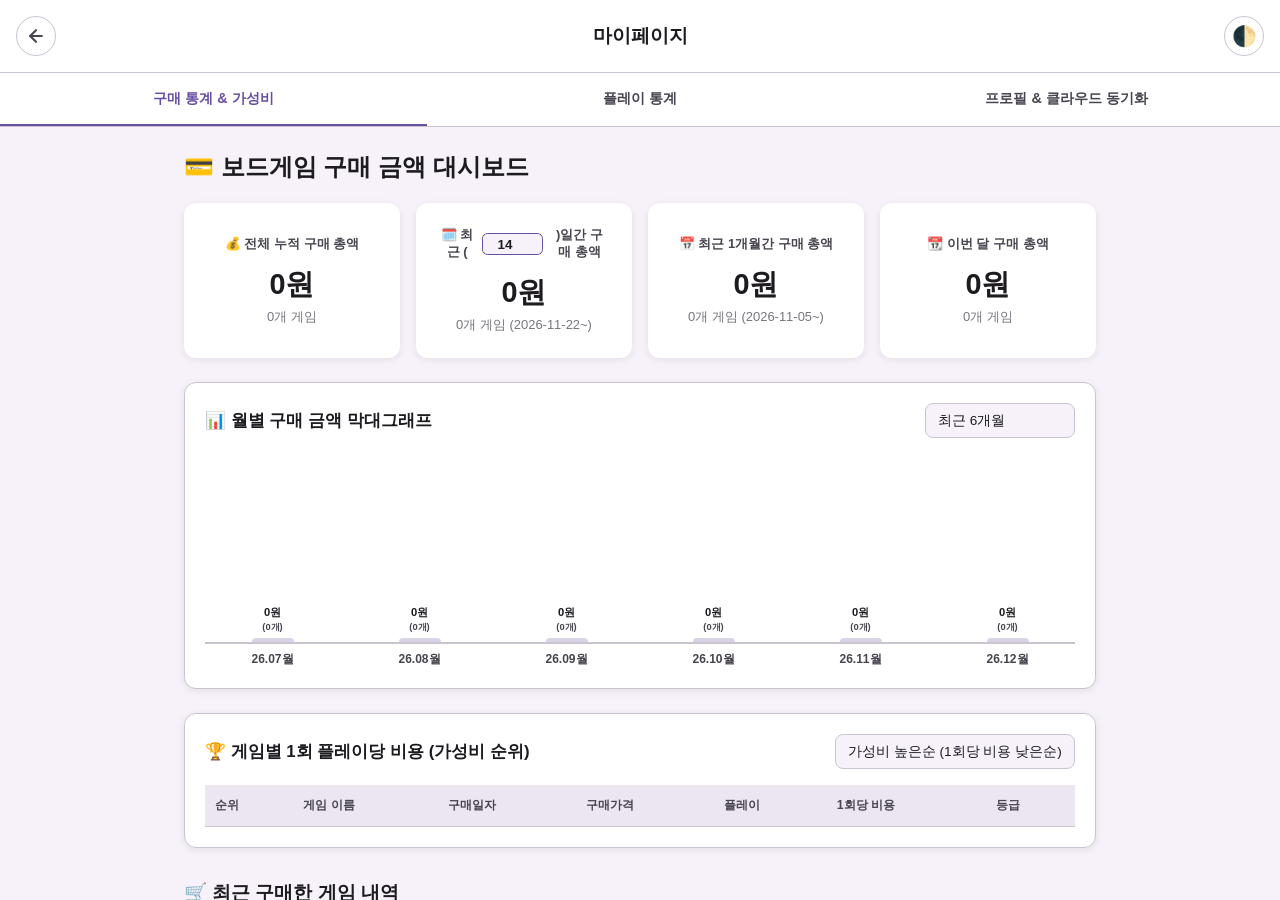
==== commit b7e8e386: "Update mypage.html" ====
--- a/mypage.html
+++ b/mypage.html
@@ -1,861 +1,565 @@
 <!DOCTYPE html>
 <html lang="ko">
 <head>
-  <meta charset="UTF-8" />
-  <meta name="viewport" content="width=device-width, initial-scale=1.0" />
-  <title>👤 마이페이지 - 나의 보드게임 책장 (myboardgames)</title>
-  <style>
-    :root {
-      --bg-body: #f4f6f9;
-      --bg-surface: #ffffff;
-      --bg-subtle: #f8fafc;
-      --text-main: #1e293b;
-      --text-muted: #64748b;
-      --primary: #4f46e5;
-      --primary-hover: #4338ca;
-      --border: #e2e8f0;
-      --radius: 12px;
-      --shadow: 0 4px 16px rgba(15, 23, 42, 0.06);
-    }
-
-    * { box-sizing: border-box; margin: 0; padding: 0; }
-    body {
-      font-family: -apple-system, BlinkMacSystemFont, "Pretendard", "Segoe UI", Roboto, sans-serif;
-      background: var(--bg-body);
-      color: var(--text-main);
-      padding-bottom: 76px;
-    }
-
-    .page-wrap {
-      max-width: 1060px;
-      margin: 0 auto;
-      padding: 20px;
-      display: flex;
-      flex-direction: column;
-      gap: 20px;
-    }
-
-    header.top-header {
-      background: var(--bg-surface);
-      border: 1px solid var(--border);
-      border-radius: var(--radius);
-      padding: 16px 20px;
-      box-shadow: var(--shadow);
-      display: flex;
-      justify-content: space-between;
-      align-items: center;
-      flex-wrap: wrap;
-      gap: 10px;
-    }
-    .header-left { display: flex; align-items: center; gap: 12px; }
-    .back-link {
-      text-decoration: none;
-      font-size: 1.2rem;
-      color: var(--text-main);
-      padding: 6px 10px;
-      border-radius: 8px;
-      border: 1px solid var(--border);
-      background: var(--bg-subtle);
-    }
-    header.top-header h1 { font-size: 1.25rem; font-weight: 800; }
-
-    /* 구매 가격 총액 대시보드 */
-    .purchase-dashboard {
-      background: linear-gradient(135deg, #1e1b4b 0%, #312e81 100%);
-      border-radius: 16px;
-      padding: 22px;
-      color: #fff;
-      box-shadow: 0 10px 25px rgba(49, 46, 129, 0.18);
-    }
-    .dashboard-header {
-      display: flex;
-      justify-content: space-between;
-      align-items: center;
-      margin-bottom: 16px;
-      flex-wrap: wrap;
-      gap: 8px;
-    }
-    .dashboard-header h2 { font-size: 1.15rem; font-weight: 800; }
-    .dashboard-header span { font-size: 0.8rem; color: #c7d2fe; }
-
-    .purchase-cards-grid {
-      display: grid;
-      grid-template-columns: repeat(auto-fit, minmax(260px, 1fr));
-      gap: 16px;
-    }
-    .purchase-card {
-      background: rgba(255, 255, 255, 0.1);
-      backdrop-filter: blur(8px);
-      border: 1px solid rgba(255, 255, 255, 0.18);
-      border-radius: 12px;
-      padding: 18px;
-      display: flex;
-      flex-direction: column;
-      justify-content: space-between;
-      gap: 10px;
-    }
-    .p-card-title {
-      font-size: 0.88rem;
-      font-weight: 700;
-      color: #e0e7ff;
-      display: flex;
-      align-items: center;
-      flex-wrap: wrap;
-      gap: 4px;
-    }
-    .days-inline-input {
-      width: 64px;
-      padding: 3px 6px;
-      border-radius: 6px;
-      border: 2px solid #fbbf24;
-      background: #1e1b4b;
-      color: #fde047;
-      font-weight: 800;
-      font-size: 0.92rem;
-      text-align: center;
-      margin: 0 2px;
-    }
-    .p-card-amount {
-      font-size: 1.75rem;
-      font-weight: 800;
-      color: #ffffff;
-    }
-    .p-card-amount.highlight-amber { color: #fde047; }
-    .p-card-amount.highlight-mint { color: #6ee7b7; }
-    .p-card-sub {
-      font-size: 0.78rem;
-      color: #cbd5e1;
-      display: flex;
-      justify-content: space-between;
-    }
-
-    .stats-grid {
-      display: grid;
-      grid-template-columns: repeat(auto-fit, minmax(180px, 1fr));
-      gap: 14px;
-    }
-    .stat-card {
-      background: var(--bg-surface);
-      border: 1px solid var(--border);
-      border-radius: var(--radius);
-      padding: 18px;
-      box-shadow: var(--shadow);
-      display: flex;
-      flex-direction: column;
-      gap: 6px;
-    }
-    .stat-label { font-size: 0.82rem; color: var(--text-muted); font-weight: 600; }
-    .stat-value { font-size: 1.55rem; font-weight: 800; color: var(--primary); }
-
-    .card-panel {
-      background: var(--bg-surface);
-      border: 1px solid var(--border);
-      border-radius: var(--radius);
-      padding: 20px;
-      box-shadow: var(--shadow);
-    }
-    .panel-head {
-      display: flex;
-      justify-content: space-between;
-      align-items: center;
-      flex-wrap: wrap;
-      gap: 10px;
-      margin-bottom: 14px;
-      padding-bottom: 12px;
-      border-bottom: 1px solid var(--border);
-    }
-    .panel-head h2 { font-size: 1.05rem; font-weight: 700; }
-    .panel-select {
-      padding: 6px 10px;
-      border-radius: 8px;
-      border: 1px solid var(--border);
-      font-size: 0.84rem;
-      font-weight: 600;
-      background: var(--bg-subtle);
-    }
-
-    /* 월별 구매 금액 막대그래프 */
-    .bar-chart-wrap { padding: 16px 8px 6px; overflow-x: auto; }
-    .bar-chart-grid {
-      display: flex;
-      align-items: flex-end;
-      gap: 14px;
-      height: 220px;
-      min-width: 480px;
-      padding-top: 36px;
-      border-bottom: 2px solid var(--border);
-    }
-    .bar-col {
-      flex: 1;
-      min-width: 56px;
-      height: 100%;
-      display: flex;
-      flex-direction: column;
-      justify-content: flex-end;
-      align-items: center;
-    }
-    .bar-top-label {
-      font-size: 0.74rem;
-      font-weight: 700;
-      color: var(--text-main);
-      margin-bottom: 6px;
-      text-align: center;
-      white-space: nowrap;
-    }
-    .bar-count-sub {
-      display: block;
-      font-size: 0.68rem;
-      color: var(--text-muted);
-      font-weight: 600;
-    }
-    .bar-fill {
-      width: 100%;
-      max-width: 46px;
-      background: linear-gradient(180deg, #6366f1 0%, #4f46e5 100%);
-      border-radius: 8px 8px 0 0;
-      transition: height 0.35s ease;
-      min-height: 4px;
-    }
-    .bar-fill.zero { background: #e2e8f0; }
-    .bar-x-axis { display: flex; gap: 14px; min-width: 480px; margin-top: 8px; }
-    .bar-x-label {
-      flex: 1;
-      min-width: 56px;
-      text-align: center;
-      font-size: 0.78rem;
-      font-weight: 600;
-      color: var(--text-muted);
-    }
-
-    /* 가성비 순위 표 */
-    .table-scroll { width: 100%; overflow-x: auto; }
-    table.value-table {
-      width: 100%;
-      border-collapse: collapse;
-      min-width: 640px;
-      font-size: 0.88rem;
-    }
-    table.value-table th, table.value-table td {
-      padding: 11px 12px;
-      text-align: left;
-      border-bottom: 1px solid var(--border);
-    }
-    table.value-table th {
-      background: var(--bg-subtle);
-      color: var(--text-muted);
-      font-size: 0.78rem;
-      font-weight: 700;
-    }
-    .rank-num {
-      display: inline-flex;
-      width: 24px;
-      height: 24px;
-      border-radius: 50%;
-      align-items: center;
-      justify-content: center;
-      font-size: 0.78rem;
-      font-weight: 800;
-      background: #e2e8f0;
-    }
-    .rank-num.top-1 { background: #fef08a; color: #854d0e; }
-    .rank-num.top-2 { background: #e2e8f0; color: #1e293b; }
-    .rank-num.top-3 { background: #fed7aa; color: #9a3412; }
-
-    .eff-badge {
-      display: inline-block;
-      padding: 3px 9px;
-      border-radius: 999px;
-      font-size: 0.75rem;
-      font-weight: 700;
-    }
-    .eff-best { background: #dcfce7; color: #166534; }
-    .eff-good { background: #e0f2fe; color: #075985; }
-    .eff-normal { background: #fef3c7; color: #92400e; }
-    .eff-low { background: #fee2e2; color: #991b1b; }
-    .eff-unplayed { background: #f1f5f9; color: #475569; }
-
-    .btn {
-      padding: 8px 14px;
-      border-radius: 8px;
-      font-size: 0.86rem;
-      font-weight: 600;
-      border: 1px solid var(--border);
-      background: var(--bg-surface);
-      color: var(--text-main);
-      cursor: pointer;
-      display: inline-flex;
-      align-items: center;
-      gap: 6px;
-    }
-    .btn:hover { background: var(--bg-subtle); }
-    .btn-primary { background: var(--primary); color: #fff; border-color: var(--primary); }
-    .btn-danger { background: #fef2f2; color: #dc2626; border-color: #fecaca; }
-
-    .chip-wrap { display: flex; flex-wrap: wrap; gap: 8px; margin-top: 10px; }
-    .tag-item {
-      background: var(--bg-subtle);
-      border: 1px solid var(--border);
-      padding: 6px 12px;
-      border-radius: 999px;
-      font-size: 0.84rem;
-      font-weight: 600;
-      display: inline-flex;
-      align-items: center;
-      gap: 6px;
-    }
-
-    nav.bottom-nav {
-      position: fixed;
-      bottom: 0;
-      left: 0;
-      right: 0;
-      height: 58px;
-      background: var(--bg-surface);
-      border-top: 1px solid var(--border);
-      display: flex;
-      justify-content: space-around;
-      align-items: center;
-      z-index: 900;
-    }
-    nav.bottom-nav a {
-      text-decoration: none;
-      color: var(--text-muted);
-      font-size: 0.78rem;
-      font-weight: 600;
-      display: flex;
-      flex-direction: column;
-      align-items: center;
-      gap: 2px;
-    }
-    nav.bottom-nav a.active { color: var(--primary); }
-  </style>
+    <meta charset="UTF-8">
+    <meta name="viewport" content="width=device-width, initial-scale=1.0, viewport-fit=cover">
+    <title>마이페이지 - 나의 보드게임 책장</title>
+    <link rel="stylesheet" href="style.css?v=19">
+    <meta name="theme-color" content="#F7F2FA">
+    <style>
+        /* 월별 구매 금액 막대그래프 & 가성비 순위표 전용 추가 스타일 */
+        .mp-dashboard-card {
+            background: var(--bg-card);
+            border: 1px solid var(--border-color);
+            border-radius: var(--border-radius);
+            padding: 1.25rem;
+            box-shadow: 0 0.125rem 0.5rem var(--shadow-color);
+            margin-top: 1.5rem;
+        }
+        .mp-card-head {
+            display: flex;
+            justify-content: space-between;
+            align-items: center;
+            margin-bottom: 1rem;
+            flex-wrap: wrap;
+            gap: 0.5rem;
+        }
+        .mp-card-head h3 { font-size: 1.05rem; font-weight: 700; margin: 0; }
+        .mp-bar-grid {
+            display: flex;
+            align-items: flex-end;
+            gap: 0.75rem;
+            height: 190px;
+            padding-top: 2rem;
+            border-bottom: 2px solid var(--border-color);
+            overflow-x: auto;
+        }
+        .mp-bar-col {
+            flex: 1;
+            min-width: 52px;
+            height: 100%;
+            display: flex;
+            flex-direction: column;
+            justify-content: flex-end;
+            align-items: center;
+        }
+        .mp-bar-val { font-size: 0.7rem; font-weight: 700; color: var(--text-primary); margin-bottom: 4px; text-align: center; white-space: nowrap; }
+        .mp-bar-fill { width: 100%; max-width: 42px; background: var(--md-primary); border-radius: 6px 6px 0 0; min-height: 4px; transition: height 0.3s; }
+        .mp-bar-labels { display: flex; gap: 0.75rem; margin-top: 0.4rem; }
+        .mp-bar-label { flex: 1; min-width: 52px; text-align: center; font-size: 0.75rem; color: var(--text-secondary); font-weight: 600; }
+
+        .cpp-table-wrap { width: 100%; overflow-x: auto; }
+        .cpp-table { width: 100%; border-collapse: collapse; min-width: 560px; font-size: 0.88rem; }
+        .cpp-table th, .cpp-table td { padding: 0.75rem 0.6rem; text-align: left; border-bottom: 1px solid var(--border-color); }
+        .cpp-table th { color: var(--text-secondary); font-size: 0.78rem; background: var(--bg-secondary); }
+        .cpp-badge { padding: 0.2rem 0.55rem; border-radius: 999px; font-size: 0.72rem; font-weight: 700; }
+    </style>
 </head>
 <body>
-
-  <div class="page-wrap">
-    <header class="top-header">
-      <div class="header-left">
-        <a href="./" class="back-link" title="책장으로 돌아가기">←</a>
-        <h1>마이페이지</h1>
-      </div>
-      <div style="display:flex; gap:8px;">
-        <span id="mpSyncBadge" style="font-size:0.8rem; padding:6px 12px; border-radius:999px; background:var(--bg-subtle); font-weight:700;">☁️ 로컬 모드</span>
-        <button class="btn" onclick="copyShelfUrl()">🔗 내 책장 주소 복사</button>
-      </div>
-    </header>
-
-    <!-- 1. 구매 가격 총액 대시보드 -->
-    <section class="purchase-dashboard">
-      <div class="dashboard-header">
-        <h2>💳 보드게임 구매 지출 대시보드</h2>
-        <span id="dashboardTodayLabel">기준일: 오늘</span>
-      </div>
-
-      <div class="purchase-cards-grid">
-        <div class="purchase-card">
-          <div class="p-card-title">💰 지금까지 구매한 게임 가격 총액</div>
-          <div class="p-card-amount" id="totalPurchaseAmount">0원</div>
-          <div class="p-card-sub">
-            <span>전체 누적 지출</span>
-            <span id="totalPurchaseCount">총 0개 게임</span>
-          </div>
-        </div>
-
-        <div class="purchase-card">
-          <div class="p-card-title">
-            🗓️ 최근 (
-            <input type="number" id="customDaysInput" class="days-inline-input" value="14" min="1" max="36500" oninput="renderPurchaseDashboard()" />
-            )일간 구매 가격 총액
-          </div>
-          <div class="p-card-amount highlight-amber" id="customDaysPurchaseAmount">0원</div>
-          <div class="p-card-sub">
-            <span id="customDaysRangeLabel">최근 14일 이내</span>
-            <span id="customDaysPurchaseCount">0개 게임</span>
-          </div>
-        </div>
-
-        <div class="purchase-card">
-          <div class="p-card-title">📅 최근 1개월간 구매 가격 총액</div>
-          <div class="p-card-amount highlight-mint" id="oneMonthPurchaseAmount">0원</div>
-          <div class="p-card-sub">
-            <span id="oneMonthRangeLabel">최근 1개월 이내</span>
-            <span id="oneMonthPurchaseCount">0개 게임</span>
-          </div>
-        </div>
-      </div>
-    </section>
-
-    <!-- 2. 컬렉션 통계 요약 -->
-    <section class="stats-grid">
-      <div class="stat-card">
-        <span class="stat-label">보유 보드게임</span>
-        <span class="stat-value" id="statTotalGames">0개</span>
-      </div>
-      <div class="stat-card">
-        <span class="stat-label">누적 플레이 횟수</span>
-        <span class="stat-value" id="statTotalPlays">0회</span>
-      </div>
-      <div class="stat-card">
-        <span class="stat-label">평균 1회 플레이당 비용</span>
-        <span class="stat-value" id="statAvgCostPerPlay">0원</span>
-      </div>
-      <div class="stat-card">
-        <span class="stat-label">미플레이 (망부석)</span>
-        <span class="stat-value" id="statUnplayed">0개</span>
-      </div>
-    </section>
-
-    <!-- 3. 월별 구매 금액 막대그래프 -->
-    <section class="card-panel">
-      <div class="panel-head">
-        <h2>📊 월별 보드게임 구매 금액 추이</h2>
-        <select id="chartRangeSelect" class="panel-select" onchange="renderMonthlyChart()">
-          <option value="6">최근 6개월 보기</option>
-          <option value="12">최근 12개월 보기</option>
-          <option value="ACTIVE">구매 내역 있는 달만 보기</option>
-        </select>
-      </div>
-      <div class="bar-chart-wrap">
-        <div id="monthlyChartBars" class="bar-chart-grid"></div>
-        <div id="monthlyChartLabels" class="bar-x-axis"></div>
-      </div>
-    </section>
-
-    <!-- 4. 게임별 1회 플레이당 비용(가성비) 순위 표 -->
-    <section class="card-panel">
-      <div class="panel-head">
-        <h2>🏆 게임별 1회 플레이당 비용 (가성비 순위)</h2>
-        <select id="valueSortSelect" class="panel-select" onchange="renderValueTable()">
-          <option value="cpp_asc">가성비 높은순 (1회당 비용 낮은순)</option>
-          <option value="cpp_desc">가성비 아쉬운순 (망부석·고비용순)</option>
-          <option value="price_desc">구매 가격 높은순</option>
-          <option value="plays_desc">플레이 횟수 많은순</option>
-        </select>
-      </div>
-      <div class="table-scroll">
-        <table class="value-table">
-          <thead>
-            <tr>
-              <th style="width:60px;">순위</th>
-              <th>게임 이름</th>
-              <th>구매 일자</th>
-              <th>구매 가격</th>
-              <th>플레이 횟수</th>
-              <th>1회 플레이당 비용</th>
-              <th>가성비 등급</th>
-            </tr>
-          </thead>
-          <tbody id="valueTableBody"></tbody>
-        </table>
-      </div>
-    </section>
-
-    <!-- 5. ☁️ GitHub Secret Gist 클라우드 동기화 관리 패널 -->
-    <section class="card-panel">
-      <div class="panel-head">
-        <h2>☁️ GitHub Secret Gist 클라우드 동기화 설정</h2>
-      </div>
-      <div style="display:grid; grid-template-columns:repeat(auto-fit, minmax(240px, 1fr)); gap:12px; margin-bottom:12px;">
-        <div>
-          <label style="font-size:0.8rem; font-weight:600; color:var(--text-muted);">GitHub Token (gist 권한)</label>
-          <input type="password" id="mpGistToken" placeholder="ghp_..." style="width:100%; padding:8px 10px; border:1px solid var(--border); border-radius:8px; margin-top:4px;" />
-        </div>
-        <div>
-          <label style="font-size:0.8rem; font-weight:600; color:var(--text-muted);">Secret Gist ID</label>
-          <input type="text" id="mpGistId" placeholder="Gist ID 입력" style="width:100%; padding:8px 10px; border:1px solid var(--border); border-radius:8px; margin-top:4px;" />
-        </div>
-      </div>
-      <div style="display:flex; flex-wrap:wrap; gap:8px;">
-        <button class="btn btn-primary" onclick="saveMpGistConfig()">⚙️ 설정 저장</button>
-        <button class="btn" onclick="pullFromGistMp()">⬇️ 클라우드에서 불러오기 (Pull)</button>
-        <button class="btn" onclick="pushToGistMp()">⬆️ 클라우드로 업로드 (Push)</button>
-      </div>
-    </section>
-
-    <!-- 6. 커스텀 태그 & 참여자 관리 -->
-    <section class="card-panel">
-      <div class="panel-head"><h2>🏷️ 사용 중인 커스텀 태그</h2></div>
-      <div id="myTagsContainer" class="chip-wrap"></div>
-    </section>
-
-    <section class="card-panel">
-      <div class="panel-head"><h2>👥 저장된 참여자 관리</h2></div>
-      <div style="display:flex; gap:8px; margin-bottom:10px;">
-        <input type="text" id="mpNewPlayer" placeholder="새 참여자 이름 입력" style="padding:8px 12px; border:1px solid var(--border); border-radius:8px; flex:1;" />
-        <button class="btn btn-primary" onclick="addSavedPlayer()">추가</button>
-      </div>
-      <div id="myPlayersContainer" class="chip-wrap"></div>
-    </section>
-
-    <!-- 7. JSON 파일 백업 & 초기화 -->
-    <section class="card-panel">
-      <div class="panel-head"><h2>💾 로컬 JSON 파일 백업 및 초기화</h2></div>
-      <div style="display:flex; flex-wrap:wrap; gap:10px;">
-        <button class="btn btn-primary" onclick="exportFullData()">📥 전체 데이터 JSON 백업</button>
-        <label class="btn" style="cursor:pointer;">
-          📤 전체 데이터 JSON 복원
-          <input type="file" accept=".json" style="display:none;" onchange="importFullData(event)" />
-        </label>
-        <button class="btn btn-danger" onclick="resetAllData()">⚠️ 전체 데이터 초기화</button>
-      </div>
-    </section>
-  </div>
-
-  <nav class="bottom-nav">
-    <a href="./" aria-label="책장"><span>📚</span><span>책장</span></a>
-    <a href="./sessions.html" aria-label="게임 기록"><span>📝</span><span>게임 기록</span></a>
-    <a href="./mypage.html" class="active" aria-label="마이페이지"><span>👤</span><span>마이페이지</span></a>
-  </nav>
-
-  <script>
-    const STORAGE_KEY = "MY_BG_SHELF_DATA_V1";
-    const SESSIONS_KEY = "MY_BG_SESSIONS_V1";
-    const PLAYERS_KEY = "MY_BG_PLAYERS_V1";
-    const GIST_CONFIG_KEY = "MY_BG_GIST_CONFIG_V1";
-    const GIST_FILENAME = "myboardgames_db.json";
-
-    let games = [];
-    let sessions = [];
-    let players = [];
-
-    function getGistConfig() {
-      try { return JSON.parse(localStorage.getItem(GIST_CONFIG_KEY) || "{}"); }
-      catch (e) { return {}; }
-    }
-
-    async function initMyPage() {
-      const cfg = getGistConfig();
-      document.getElementById("mpGistToken").value = cfg.token || "";
-      document.getElementById("mpGistId").value = cfg.gistId || "";
-
-      if (cfg.token && cfg.gistId && cfg.autoSync !== false) {
-        await pullFromGistMp(true);
-      } else {
-        loadLocalState();
-      }
-    }
-
-    function loadLocalState() {
-      games = JSON.parse(localStorage.getItem(STORAGE_KEY) || "[]");
-      sessions = JSON.parse(localStorage.getItem(SESSIONS_KEY) || "[]");
-      players = JSON.parse(localStorage.getItem(PLAYERS_KEY) || '["나", "배우자", "아이", "보드게임 모임"]');
-
-      renderPurchaseDashboard();
-      renderStats();
-      renderMonthlyChart();
-      renderValueTable();
-      renderTags();
-      renderPlayers();
-    }
-
-    function saveMpGistConfig() {
-      const token = document.getElementById("mpGistToken").value.trim();
-      const gistId = document.getElementById("mpGistId").value.trim();
-      localStorage.setItem(GIST_CONFIG_KEY, JSON.stringify({ token, gistId, autoSync: true }));
-      alert("클라우드 동기화 설정이 저장되었습니다!");
-    }
-
-    async function pullFromGistMp(silent = false) {
-      const cfg = getGistConfig();
-      if (!cfg.token || !cfg.gistId) {
-        if (!silent) alert("Token과 Gist ID를 입력해 주세요.");
-        loadLocalState();
-        return;
-      }
-      try {
-        const resp = await fetch(`https://api.github.com/gists/${cfg.gistId}`, {
-          headers: { "Authorization": `Bearer ${cfg.token}`, "Accept": "application/vnd.github+json" }
+    <div class="mypage-fullscreen-layout">
+        <header class="mypage-header">
+            <a href="./" class="action-icon-btn" title="책장으로 돌아가기">
+                <svg xmlns="http://www.w3.org/2000/svg" width="20" height="20" viewBox="0 0 24 24" fill="none"
+                    stroke="currentColor" stroke-width="2.5" stroke-linecap="round" stroke-linejoin="round">
+                    <line x1="19" y1="12" x2="5" y2="12"></line>
+                    <polyline points="12 19 5 12 12 5"></polyline>
+                </svg>
+            </a>
+            <h1>마이페이지</h1>
+            <button id="dark-mode-toggle" class="action-icon-btn" title="다크모드 전환">🌓</button>
+        </header>
+
+        <!-- 탭 네비게이션 (구매 통계 기본 활성) -->
+        <nav class="mypage-tabs">
+            <button class="tab-btn active" data-tab="statistics">구매 통계 &amp; 가성비</button>
+            <button class="tab-btn" data-tab="playstats">플레이 통계</button>
+            <button class="tab-btn" data-tab="profile">프로필 &amp; 클라우드 동기화</button>
+        </nav>
+
+        <main class="mypage-content">
+            <!-- 1. 구매 통계 & 가성비 대시보드 탭 -->
+            <div id="statistics-tab" class="tab-content active">
+                <div class="tab-inner">
+                    <h2 style="margin-bottom: 1.25rem;">💳 보드게임 구매 금액 대시보드</h2>
+
+                    <div class="stats-cards" style="grid-template-columns: repeat(auto-fit, minmax(200px, 1fr));">
+                        <!-- (1) 지금까지 구매한 게임의 가격 총액 -->
+                        <div class="stat-card">
+                            <h3>💰 전체 누적 구매 총액</h3>
+                            <p class="stat-value" id="total-spent">0원</p>
+                            <p class="stat-count" id="total-count">0개 게임</p>
+                        </div>
+
+                        <!-- (2) 최근 ( )일간 구매한 게임의 가격 총액 -->
+                        <div class="stat-card">
+                            <h3>🗓️ 최근 (<input type="number" id="custom-days" min="1" value="14"
+                                    style="width: 3.8rem; text-align: center; border: 1.5px solid var(--md-primary); border-radius: 0.35rem; padding: 0.15rem; font-weight:700; background:var(--bg-main); color:var(--text-primary);">)일간 구매 총액
+                            </h3>
+                            <p class="stat-value" id="custom-period-total">0원</p>
+                            <p class="stat-count" id="custom-period-count">0개 게임</p>
+                        </div>
+
+                        <!-- (3) 최근 1개월간 구매 가격 총액 -->
+                        <div class="stat-card">
+                            <h3>📅 최근 1개월간 구매 총액</h3>
+                            <p class="stat-value" id="one-month-total">0원</p>
+                            <p class="stat-count" id="one-month-count">0개 게임</p>
+                        </div>
+
+                        <!-- (4) 이번 달 구매 총액 -->
+                        <div class="stat-card">
+                            <h3>📆 이번 달 구매 총액</h3>
+                            <p class="stat-value" id="this-month-total">0원</p>
+                            <p class="stat-count" id="this-month-count">0개 게임</p>
+                        </div>
+                    </div>
+
+                    <!-- 월별 구매 금액 막대그래프 -->
+                    <div class="mp-dashboard-card">
+                        <div class="mp-card-head">
+                            <h3>📊 월별 구매 금액 막대그래프</h3>
+                            <select id="month-chart-mode" class="filter-input" style="width:auto; height:2.2rem; font-size:0.85rem;">
+                                <option value="6">최근 6개월</option>
+                                <option value="12">최근 12개월</option>
+                                <option value="ACTIVE">구매 내역 있는 달만</option>
+                            </select>
+                        </div>
+                        <div id="mp-bar-grid" class="mp-bar-grid"></div>
+                        <div id="mp-bar-labels" class="mp-bar-labels"></div>
+                    </div>
+
+                    <!-- 게임별 1회 플레이당 비용 (가성비) 순위 표 -->
+                    <div class="mp-dashboard-card">
+                        <div class="mp-card-head">
+                            <h3>🏆 게임별 1회 플레이당 비용 (가성비 순위)</h3>
+                            <select id="cpp-sort-select" class="filter-input" style="width:auto; height:2.2rem; font-size:0.85rem;">
+                                <option value="cpp_asc">가성비 높은순 (1회당 비용 낮은순)</option>
+                                <option value="cpp_desc">가성비 낮은순 (망부석·고비용순)</option>
+                                <option value="price_desc">구매 가격 높은순</option>
+                                <option value="plays_desc">플레이 횟수 많은순</option>
+                            </select>
+                        </div>
+                        <div class="cpp-table-wrap">
+                            <table class="cpp-table">
+                                <thead>
+                                    <tr>
+                                        <th>순위</th>
+                                        <th>게임 이름</th>
+                                        <th>구매일자</th>
+                                        <th>구매가격</th>
+                                        <th>플레이</th>
+                                        <th>1회당 비용</th>
+                                        <th>등급</th>
+                                    </tr>
+                                </thead>
+                                <tbody id="cpp-table-body"></tbody>
+                            </table>
+                        </div>
+                    </div>
+
+                    <!-- 최근 구매한 게임 리스트 -->
+                    <div style="margin-top: 2rem;">
+                        <h3 style="margin-bottom: 1rem;">🛒 최근 구매한 게임 내역</h3>
+                        <div id="recent-purchases-list"></div>
+                    </div>
+                </div>
+            </div>
+
+            <!-- 2. 플레이 통계 탭 -->
+            <div id="playstats-tab" class="tab-content">
+                <div class="tab-inner">
+                    <h2 style="margin-bottom: 1.5rem;">🎲 플레이 통계</h2>
+                    <div class="stats-cards">
+                        <div class="stat-card">
+                            <h3>총 플레이 횟수</h3>
+                            <p class="stat-value" id="total-plays">0회</p>
+                            <p class="stat-count" id="total-games-played">0개 게임 플레이</p>
+                        </div>
+                        <div class="stat-card">
+                            <h3>미플레이 (망부석)</h3>
+                            <p class="stat-value" id="unplayed-count">0개</p>
+                            <p class="stat-count" id="unplayed-ratio">전체 대비 0%</p>
+                        </div>
+                        <div class="stat-card">
+                            <h3>평균 1회 플레이 비용</h3>
+                            <p class="stat-value" id="avg-cpp-val">0원</p>
+                            <p class="stat-count">총 구매액 ÷ 총 플레이</p>
+                        </div>
+                    </div>
+                    <div style="margin-top: 2rem; text-align: center;">
+                        <a href="./sessions.html" class="filter-sort-btn primary-action-btn"
+                           style="display:inline-block; width:auto; padding: 0.75rem 1.5rem; text-decoration:none;">📅 게임 기록 추가/편집 화면으로 이동</a>
+                    </div>
+                </div>
+            </div>
+
+            <!-- 3. 프로필 & 클라우드 동기화 탭 -->
+            <div id="profile-tab" class="tab-content">
+                <div class="tab-inner">
+                    <div class="form-group">
+                        <label for="nickname-input">책장 표시 닉네임</label>
+                        <div class="input-group">
+                            <input type="text" id="nickname-input" class="filter-input" placeholder="예: 승휘">
+                            <button id="save-nickname-btn" class="detail-section-btn">저장</button>
+                        </div>
+                    </div>
+
+                    <div class="sync-section">
+                        <h2 class="sync-section-title">☁️ GitHub Secret Gist 자동 동기화</h2>
+                        <div class="sync-panel">
+                            <p class="sync-panel-desc">
+                                GitHub Personal Access Token(<code>gist</code> 권한)을 연결하면 PC와 스마트폰 어디서든 책장과 구매 통계가 실시간 동기화됩니다.
+                            </p>
+                            <div class="form-group">
+                                <label>GitHub Token</label>
+                                <input type="password" id="gist-token-input" class="filter-input" placeholder="ghp_...">
+                            </div>
+                            <div class="form-group">
+                                <label>Secret Gist ID (없으면 '새 Gist 자동 생성' 클릭)</label>
+                                <div class="sync-input-row">
+                                    <input type="text" id="gist-id-input" class="filter-input" placeholder="Gist ID">
+                                    <button id="create-gist-btn" class="filter-sort-btn" style="width:auto; white-space:nowrap;">✨ 새 Gist 생성</button>
+                                </div>
+                            </div>
+                            <div style="display:flex; gap:0.5rem; flex-wrap:wrap;">
+                                <button id="save-gist-btn" class="filter-sort-btn primary-action-btn" style="width:auto;">설정 저장</button>
+                                <button id="pull-gist-btn" class="filter-sort-btn" style="width:auto;">⬇️ 클라우드에서 불러오기</button>
+                                <button id="push-gist-btn" class="filter-sort-btn" style="width:auto;">⬆️ 클라우드로 업로드</button>
+                            </div>
+                        </div>
+
+                        <div class="sync-panel">
+                            <div class="sync-panel-header"><strong>💾 JSON 백업 파일 내보내기 / 불러오기</strong></div>
+                            <p class="sync-panel-desc">기존 mybgshelf에서 추출한 JSON이나 백업 파일을 복원할 수 있습니다.</p>
+                            <div style="display:flex; gap:0.5rem; flex-wrap:wrap;">
+                                <button id="export-json-btn" class="filter-sort-btn primary-action-btn" style="width:auto;">📥 JSON 백업 다운로드</button>
+                                <label class="filter-sort-btn" style="width:auto; cursor:pointer; display:inline-block;">
+                                    📤 JSON 파일 불러오기
+                                    <input type="file" id="import-json-input" accept=".json" style="display:none;">
+                                </label>
+                            </div>
+                        </div>
+                    </div>
+                </div>
+            </div>
+        </main>
+    </div>
+
+    <nav class="mobile-bottom-nav" id="mobile-bottom-nav">
+        <a href="./" class="nav-item" aria-label="책장">
+            <svg xmlns="http://www.w3.org/2000/svg" viewBox="0 0 24 24" fill="none" stroke="currentColor" stroke-width="2"><path d="M2 3h6a4 4 0 0 1 4 4v14a3 3 0 0 0-3-3H2z"></path><path d="M22 3h-6a4 4 0 0 0-4 4v14a3 3 0 0 1 3-3h7z"></path></svg>
+            <span>책장</span>
+        </a>
+        <a href="./sessions.html" class="nav-item" aria-label="게임 기록">
+            <svg xmlns="http://www.w3.org/2000/svg" viewBox="0 0 24 24" fill="none" stroke="currentColor" stroke-width="2"><rect x="3" y="4" width="18" height="18" rx="2" ry="2"></rect><line x1="16" y1="2" x2="16" y2="6"></line><line x1="8" y1="2" x2="8" y2="6"></line><line x1="3" y1="10" x2="21" y2="10"></line></svg>
+            <span>게임 기록</span>
+        </a>
+        <a href="./mypage.html" class="nav-item active" aria-label="마이페이지">
+            <svg xmlns="http://www.w3.org/2000/svg" viewBox="0 0 24 24" fill="none" stroke="currentColor" stroke-width="2"><path d="M20 21v-2a4 4 0 0 0-4-4H8a4 4 0 0 0-4 4v2"></path><circle cx="12" cy="7" r="4"></circle></svg>
+            <span>마이페이지</span>
+        </a>
+    </nav>
+
+    <script>
+        const GAMES_STORAGE_KEY = "MY_BG_SHELF_DATA_V1";
+        const SESSIONS_STORAGE_KEY = "MY_BG_SESSIONS_V1";
+        const GIST_CONFIG_KEY = "MY_BG_GIST_CONFIG_V1";
+        const NICKNAME_KEY = "MY_BG_NICKNAME_V1";
+        const GIST_FILENAME = "myboardgames_db.json";
+
+        let games = [];
+        let sessions = [];
+
+        function parsePrice(g) {
+            const raw = (g.customFields && g.customFields['구매가격']) ?? g.purchasePrice ?? 0;
+            return parseInt(String(raw).replace(/[^0-9]/g, ''), 10) || 0;
+        }
+
+        function parseDateYMD(g) {
+            const raw = (g.customFields && g.customFields['구매일자']) || g.purchaseDate || '';
+            if (!raw) return '';
+            const digits = String(raw).replace(/[^0-9]/g, '');
+            if (digits.length === 8) return `${digits.slice(0, 4)}-${digits.slice(4, 6)}-${digits.slice(6, 8)}`;
+            return String(raw).trim().slice(0, 10);
+        }
+
+        function getPlaysCount(g) {
+            let count = Number(g.plays) || 0;
+            // sessions 기록에서도 해당 게임 플레이 횟수 합산 보정
+            const fromSessions = sessions.reduce((acc, s) => {
+                const list = s.games || s.gameResults || [];
+                const hit = list.find(item => item.gameId === g.id || item.gameName === g.name || item === g.name);
+                if (!hit) return acc;
+                return acc + Math.max((hit.rounds || []).length, 1);
+            }, 0);
+            return Math.max(count, fromSessions);
+        }
+
+        function formatYMD(d) {
+            return `${d.getFullYear()}-${String(d.getMonth() + 1).padStart(2, '0')}-${String(d.getDate()).padStart(2, '0')}`;
+        }
+
+        function renderAllStats() {
+            games = JSON.parse(localStorage.getItem(GAMES_STORAGE_KEY) || '[]');
+            sessions = JSON.parse(localStorage.getItem(SESSIONS_STORAGE_KEY) || '[]');
+
+            const now = new Date();
+            const todayYMD = formatYMD(now);
+            const thisMonthPrefix = todayYMD.slice(0, 7);
+
+            // 1. 전체 구매 금액 총액
+            let totalSpent = 0, totalCount = 0;
+            // 2. 이번 달 구매 총액
+            let thisMonthSpent = 0, thisMonthCount = 0;
+            // 3. 최근 ( N )일간 구매 총액
+            const customDays = Math.max(1, parseInt(document.getElementById('custom-days').value, 10) || 14);
+            const cutoffCustom = new Date(now.getFullYear(), now.getMonth(), now.getDate() - (customDays - 1));
+            const cutoffCustomYMD = formatYMD(cutoffCustom);
+            let customSpent = 0, customCount = 0;
+
+            // 4. 최근 1개월간 구매 총액
+            const cutoffOneMonth = new Date(now.getFullYear(), now.getMonth() - 1, now.getDate());
+            const cutoffOneMonthYMD = formatYMD(cutoffOneMonth);
+            let oneMonthSpent = 0, oneMonthCount = 0;
+
+            const purchasedGames = [];
+
+            games.forEach(g => {
+                const price = parsePrice(g);
+                const pDate = parseDateYMD(g);
+                if (price > 0) {
+                    totalSpent += price;
+                    totalCount++;
+                    purchasedGames.push({ ...g, price, pDate });
+                }
+                if (pDate) {
+                    if (pDate.startsWith(thisMonthPrefix)) {
+                        thisMonthSpent += price;
+                        thisMonthCount++;
+                    }
+                    if (pDate >= cutoffCustomYMD && pDate <= todayYMD) {
+                        customSpent += price;
+                        customCount++;
+                    }
+                    if (pDate >= cutoffOneMonthYMD && pDate <= todayYMD) {
+                        oneMonthSpent += price;
+                        oneMonthCount++;
+                    }
+                }
+            });
+
+            document.getElementById('total-spent').textContent = `${totalSpent.toLocaleString()}원`;
+            document.getElementById('total-count').textContent = `${totalCount}개 게임`;
+            document.getElementById('custom-period-total').textContent = `${customSpent.toLocaleString()}원`;
+            document.getElementById('custom-period-count').textContent = `${customCount}개 게임 (${cutoffCustomYMD}~)`;
+            document.getElementById('one-month-total').textContent = `${oneMonthSpent.toLocaleString()}원`;
+            document.getElementById('one-month-count').textContent = `${oneMonthCount}개 게임 (${cutoffOneMonthYMD}~)`;
+            document.getElementById('this-month-total').textContent = `${thisMonthSpent.toLocaleString()}원`;
+            document.getElementById('this-month-count').textContent = `${thisMonthCount}개 게임`;
+
+            // 최근 구매한 게임 리스트
+            purchasedGames.sort((a, b) => (b.pDate || '').localeCompare(a.pDate || ''));
+            document.getElementById('recent-purchases-list').innerHTML = purchasedGames.slice(0, 10).map(g => `
+                <div class="purchase-item">
+                    <div>
+                        <div class="purchase-item-name">${g.name || g.title}</div>
+                        <div class="purchase-item-date">${g.pDate || '날짜 미입력'}</div>
+                    </div>
+                    <div class="purchase-item-price">${g.price.toLocaleString()}원</div>
+                </div>`).join('') || '<p class="empty-message">구매 가격/일자가 입력된 게임이 없습니다.</p>';
+
+            renderMonthlyChart();
+            renderCppTable();
+
+            // 플레이 통계 탭 업데이트
+            const totalPlays = games.reduce((acc, g) => acc + getPlaysCount(g), 0);
+            const playedGamesCount = games.filter(g => getPlaysCount(g) > 0).length;
+            const unplayed = games.length - playedGamesCount;
+            const avgCpp = totalPlays > 0 ? Math.round(totalSpent / totalPlays) : 0;
+
+            document.getElementById('total-plays').textContent = `${totalPlays}회`;
+            document.getElementById('total-games-played').textContent = `${playedGamesCount}개 게임 플레이함`;
+            document.getElementById('unplayed-count').textContent = `${unplayed}개`;
+            document.getElementById('unplayed-ratio').textContent = games.length > 0 ? `전체 대비 ${Math.round((unplayed / games.length) * 100)}%` : '0%';
+            document.getElementById('avg-cpp-val').textContent = `${avgCpp.toLocaleString()}원`;
+        }
+
+        function renderMonthlyChart() {
+            const mode = document.getElementById('month-chart-mode').value;
+            const monthMap = {};
+            games.forEach(g => {
+                const price = parsePrice(g);
+                const pDate = parseDateYMD(g);
+                if (pDate && pDate.length >= 7) {
+                    const ym = pDate.slice(0, 7);
+                    if (!monthMap[ym]) monthMap[ym] = { amount: 0, count: 0 };
+                    monthMap[ym].amount += price;
+                    monthMap[ym].count += 1;
+                }
+            });
+
+            let months = [];
+            const now = new Date();
+            if (mode === 'ACTIVE') {
+                months = Object.keys(monthMap).sort();
+                if (months.length === 0) months = [formatYMD(now).slice(0, 7)];
+            } else {
+                const n = parseInt(mode, 10) || 6;
+                for (let i = n - 1; i >= 0; i--) {
+                    const d = new Date(now.getFullYear(), now.getMonth() - i, 1);
+                    months.push(`${d.getFullYear()}-${String(d.getMonth() + 1).padStart(2, '0')}`);
+                }
+            }
+
+            const maxVal = Math.max(...months.map(ym => monthMap[ym]?.amount || 0), 1);
+            document.getElementById('mp-bar-grid').innerHTML = months.map(ym => {
+                const info = monthMap[ym] || { amount: 0, count: 0 };
+                const hPct = info.amount > 0 ? Math.max(Math.round((info.amount / maxVal) * 100), 6) : 2;
+                return `
+                    <div class="mp-bar-col">
+                        <div class="mp-bar-val">${info.amount > 0 ? info.amount.toLocaleString() + '원' : '0원'}<br><small style="color:var(--text-secondary);">(${info.count}개)</small></div>
+                        <div class="mp-bar-fill" style="height:${hPct}%; opacity:${info.amount > 0 ? 1 : 0.25};"></div>
+                    </div>`;
+            }).join('');
+
+            document.getElementById('mp-bar-labels').innerHTML = months.map(ym => {
+                const [y, m] = ym.split('-');
+                return `<div class="mp-bar-label">${y.slice(2)}.${m}월</div>`;
+            }).join('');
+        }
+
+        function renderCppTable() {
+            const sortBy = document.getElementById('cpp-sort-select').value;
+            const list = games.map(g => {
+                const price = parsePrice(g);
+                const plays = getPlaysCount(g);
+                const cpp = plays > 0 ? Math.round(price / plays) : Infinity;
+                return { ...g, name: g.name || g.title, price, plays, pDate: parseDateYMD(g), cpp };
+            });
+
+            list.sort((a, b) => {
+                if (sortBy === 'cpp_asc') return a.cpp !== b.cpp ? a.cpp - b.cpp : b.plays - a.plays;
+                if (sortBy === 'cpp_desc') {
+                    if (a.cpp === Infinity && b.cpp === Infinity) return b.price - a.price;
+                    if (a.cpp === Infinity) return -1;
+                    if (b.cpp === Infinity) return 1;
+                    return b.cpp - a.cpp;
+                }
+                if (sortBy === 'price_desc') return b.price - a.price;
+                if (sortBy === 'plays_desc') return b.plays - a.plays;
+                return 0;
+            });
+
+            document.getElementById('cpp-table-body').innerHTML = list.map((g, i) => {
+                const badge = g.plays <= 0
+                    ? `<span class="cpp-badge" style="background:#f1f5f9;color:#475569;">🪨 망부석</span>`
+                    : g.cpp <= 5000
+                        ? `<span class="cpp-badge" style="background:#dcfce7;color:#166534;">👑 뽕 뽑음</span>`
+                        : g.cpp <= 15000
+                            ? `<span class="cpp-badge" style="background:#e0f2fe;color:#075985;">👍 갓성비</span>`
+                            : `<span class="cpp-badge" style="background:#fef3c7;color:#92400e;">⏳ 분발 필요</span>`;
+
+                return `
+                    <tr>
+                        <td><strong>${i + 1}</strong></td>
+                        <td><strong>${g.name}</strong></td>
+                        <td>${g.pDate || '-'}</td>
+                        <td>${g.price.toLocaleString()}원</td>
+                        <td>${g.plays}회</td>
+                        <td>${g.plays > 0 ? `<strong style="color:var(--primary-color);">${g.cpp.toLocaleString()}원</strong>/회` : '<span style="color:var(--error-color);">미플레이</span>'}</td>
+                        <td>${badge}</td>
+                    </tr>`;
+            }).join('');
+        }
+
+        document.addEventListener('DOMContentLoaded', () => {
+            if (localStorage.getItem('theme') === 'dark') document.body.classList.add('dark-mode');
+            document.getElementById('dark-mode-toggle').onclick = () => {
+                const isDark = document.body.classList.toggle('dark-mode');
+                localStorage.setItem('theme', isDark ? 'dark' : 'light');
+            };
+
+            // 탭 전환
+            document.querySelectorAll('.mypage-tabs .tab-btn').forEach(btn => {
+                btn.onclick = () => {
+                    document.querySelectorAll('.mypage-tabs .tab-btn').forEach(b => b.classList.remove('active'));
+                    document.querySelectorAll('.tab-content').forEach(c => c.classList.remove('active'));
+                    btn.classList.add('active');
+                    document.getElementById(`${btn.dataset.tab}-tab`).classList.add('active');
+                };
+            });
+
+            document.getElementById('custom-days').addEventListener('input', renderAllStats);
+            document.getElementById('month-chart-mode').addEventListener('change', renderMonthlyChart);
+            document.getElementById('cpp-sort-select').addEventListener('change', renderCppTable);
+
+            // 프로필 & Gist 설정
+            document.getElementById('nickname-input').value = localStorage.getItem(NICKNAME_KEY) || '나의';
+            document.getElementById('save-nickname-btn').onclick = () => {
+                localStorage.setItem(NICKNAME_KEY, document.getElementById('nickname-input').value.trim() || '나의');
+                alert('닉네임이 저장되었습니다.');
+            };
+
+            const cfg = JSON.parse(localStorage.getItem(GIST_CONFIG_KEY) || '{}');
+            document.getElementById('gist-token-input').value = cfg.token || '';
+            document.getElementById('gist-id-input').value = cfg.gistId || '';
+
+            document.getElementById('save-gist-btn').onclick = () => {
+                localStorage.setItem(GIST_CONFIG_KEY, JSON.stringify({
+                    token: document.getElementById('gist-token-input').value.trim(),
+                    gistId: document.getElementById('gist-id-input').value.trim(),
+                    autoSync: true
+                }));
+                alert('Gist 동기화 설정이 저장되었습니다.');
+            };
+
+            document.getElementById('create-gist-btn').onclick = async () => {
+                const token = document.getElementById('gist-token-input').value.trim();
+                if (!token) { alert('GitHub Token을 먼저 입력해주세요.'); return; }
+                const resp = await fetch('https://api.github.com/gists', {
+                    method: 'POST',
+                    headers: { 'Authorization': `Bearer ${token}`, 'Content-Type': 'application/json' },
+                    body: JSON.stringify({
+                        description: 'myboardgames sync db',
+                        public: false,
+                        files: { [GIST_FILENAME]: { content: JSON.stringify({ games, sessions }, null, 2) } }
+                    })
+                });
+                if (resp.ok) {
+                    const data = await resp.json();
+                    document.getElementById('gist-id-input').value = data.id;
+                    localStorage.setItem(GIST_CONFIG_KEY, JSON.stringify({ token, gistId: data.id, autoSync: true }));
+                    alert(`새 Secret Gist 생성 완료! ID: ${data.id}`);
+                } else alert('Gist 생성 실패: 토큰 권한을 확인하세요.');
+            };
+
+            document.getElementById('export-json-btn').onclick = () => {
+                const blob = new Blob([JSON.stringify({ games, sessions }, null, 2)], { type: 'application/json' });
+                const a = document.createElement('a');
+                a.href = URL.createObjectURL(blob);
+                a.download = `myboardgames_backup_${new Date().toISOString().slice(0, 10)}.json`;
+                a.click();
+            };
+
+            document.getElementById('import-json-input').onchange = (e) => {
+                const file = e.target.files[0];
+                if (!file) return;
+                const reader = new FileReader();
+                reader.onload = ev => {
+                    try {
+                        const parsed = JSON.parse(ev.target.result);
+                        const importedGames = Array.isArray(parsed) ? parsed : (parsed.games || []);
+                        localStorage.setItem(GAMES_STORAGE_KEY, JSON.stringify(importedGames));
+                        if (parsed.sessions) localStorage.setItem(SESSIONS_STORAGE_KEY, JSON.stringify(parsed.sessions));
+                        renderAllStats();
+                        alert(`총 ${importedGames.length}개 게임을 성공적으로 복원했습니다!`);
+                    } catch (err) { alert('올바른 JSON 파일이 아닙니다.'); }
+                };
+                reader.readAsText(file);
+            };
+
+            renderAllStats();
         });
-        if (resp.ok) {
-          const data = await resp.json();
-          const fileObj = data.files[GIST_FILENAME] || Object.values(data.files)[0];
-          const parsed = JSON.parse(fileObj.content);
-          if (Array.isArray(parsed.games)) localStorage.setItem(STORAGE_KEY, JSON.stringify(parsed.games));
-          if (Array.isArray(parsed.sessions)) localStorage.setItem(SESSIONS_KEY, JSON.stringify(parsed.sessions));
-          if (Array.isArray(parsed.players)) localStorage.setItem(PLAYERS_KEY, JSON.stringify(parsed.players));
-          document.getElementById("mpSyncBadge").textContent = "☁️ 클라우드 동기화됨";
-          if (!silent) alert("클라우드 데이터를 최신으로 불러왔습니다!");
-        }
-      } catch (e) {}
-      loadLocalState();
-    }
-
-    async function pushToGistMp() {
-      const cfg = getGistConfig();
-      if (!cfg.token || !cfg.gistId) { alert("Token과 Gist ID를 먼저 저장해 주세요."); return; }
-      try {
-        const resp = await fetch(`https://api.github.com/gists/${cfg.gistId}`, {
-          method: "PATCH",
-          headers: {
-            "Authorization": `Bearer ${cfg.token}`,
-            "Accept": "application/vnd.github+json",
-            "Content-Type": "application/json"
-          },
-          body: JSON.stringify({
-            files: {
-              [GIST_FILENAME]: {
-                content: JSON.stringify({ updatedAt: new Date().toISOString(), games, sessions, players }, null, 2)
-              }
-            }
-          })
-        });
-        if (resp.ok) {
-          document.getElementById("mpSyncBadge").textContent = "☁️ 업로드 완료";
-          alert("클라우드 업로드(Push) 완료!");
-        }
-      } catch (e) {
-        alert("업로드 중 오류가 발생했습니다.");
-      }
-    }
-
-    function formatDateYMD(dateObj) {
-      return `${dateObj.getFullYear()}-${String(dateObj.getMonth() + 1).padStart(2, "0")}-${String(dateObj.getDate()).padStart(2, "0")}`;
-    }
-
-    function renderPurchaseDashboard() {
-      const now = new Date();
-      const todayYMD = formatDateYMD(now);
-      document.getElementById("dashboardTodayLabel").textContent = `기준일: ${todayYMD}`;
-
-      let allTimeSum = 0, allTimeCount = 0;
-      games.forEach(g => {
-        const price = Number(g.purchasePrice) || 0;
-        if (price > 0) { allTimeSum += price; allTimeCount++; }
-      });
-      document.getElementById("totalPurchaseAmount").textContent = `${allTimeSum.toLocaleString()}원`;
-      document.getElementById("totalPurchaseCount").textContent = `가격 입력된 ${allTimeCount}개 게임`;
-
-      const rawDays = parseInt(document.getElementById("customDaysInput").value, 10);
-      const customDays = (!isNaN(rawDays) && rawDays > 0) ? rawDays : 1;
-      const cutoffCustom = new Date(now.getFullYear(), now.getMonth(), now.getDate());
-      cutoffCustom.setDate(cutoffCustom.getDate() - (customDays - 1));
-      const cutoffCustomYMD = formatDateYMD(cutoffCustom);
-
-      let customSum = 0, customCount = 0;
-      games.forEach(g => {
-        const price = Number(g.purchasePrice) || 0;
-        const pDate = (g.purchaseDate || "").trim();
-        if (pDate && pDate >= cutoffCustomYMD && pDate <= todayYMD) {
-          customSum += price;
-          customCount++;
-        }
-      });
-      document.getElementById("customDaysPurchaseAmount").textContent = `${customSum.toLocaleString()}원`;
-      document.getElementById("customDaysRangeLabel").textContent = `${cutoffCustomYMD} ~ ${todayYMD}`;
-      document.getElementById("customDaysPurchaseCount").textContent = `${customCount}개 게임 구매`;
-
-      const cutoffOneMonth = new Date(now.getFullYear(), now.getMonth() - 1, now.getDate());
-      const cutoffOneMonthYMD = formatDateYMD(cutoffOneMonth);
-      let monthSum = 0, monthCount = 0;
-      games.forEach(g => {
-        const price = Number(g.purchasePrice) || 0;
-        const pDate = (g.purchaseDate || "").trim();
-        if (pDate && pDate >= cutoffOneMonthYMD && pDate <= todayYMD) {
-          monthSum += price;
-          monthCount++;
-        }
-      });
-      document.getElementById("oneMonthPurchaseAmount").textContent = `${monthSum.toLocaleString()}원`;
-      document.getElementById("oneMonthRangeLabel").textContent = `${cutoffOneMonthYMD} ~ ${todayYMD}`;
-      document.getElementById("oneMonthPurchaseCount").textContent = `${monthCount}개 게임 구매`;
-    }
-
-    function renderStats() {
-      const total = games.length;
-      const totalPlays = games.reduce((acc, g) => acc + (Number(g.plays) || 0), 0);
-      const totalSpent = games.reduce((acc, g) => acc + (Number(g.purchasePrice) || 0), 0);
-      const unplayed = games.filter(g => (Number(g.plays) || 0) === 0).length;
-      const avgCpp = totalPlays > 0 ? Math.round(totalSpent / totalPlays) : 0;
-
-      document.getElementById("statTotalGames").textContent = `${total}개`;
-      document.getElementById("statTotalPlays").textContent = `${totalPlays}회`;
-      document.getElementById("statAvgCostPerPlay").textContent = `${avgCpp.toLocaleString()}원`;
-      document.getElementById("statUnplayed").textContent = `${unplayed}개`;
-    }
-
-    function renderMonthlyChart() {
-      const mode = document.getElementById("chartRangeSelect").value;
-      const monthMap = {};
-      games.forEach(g => {
-        const price = Number(g.purchasePrice) || 0;
-        const pDate = (g.purchaseDate || "").trim();
-        if (pDate && pDate.length >= 7) {
-          const ym = pDate.slice(0, 7);
-          if (!monthMap[ym]) monthMap[ym] = { amount: 0, count: 0 };
-          monthMap[ym].amount += price;
-          monthMap[ym].count += 1;
-        }
-      });
-
-      let targetMonths = [];
-      const now = new Date();
-      if (mode === "ACTIVE") {
-        targetMonths = Object.keys(monthMap).sort();
-        if (targetMonths.length === 0) targetMonths = [`${now.getFullYear()}-${String(now.getMonth() + 1).padStart(2, "0")}`];
-      } else {
-        const n = parseInt(mode, 10) || 6;
-        for (let i = n - 1; i >= 0; i--) {
-          const d = new Date(now.getFullYear(), now.getMonth() - i, 1);
-          targetMonths.push(`${d.getFullYear()}-${String(d.getMonth() + 1).padStart(2, "0")}`);
-        }
-      }
-
-      const maxAmount = Math.max(...targetMonths.map(ym => monthMap[ym]?.amount || 0), 1);
-      document.getElementById("monthlyChartBars").innerHTML = targetMonths.map(ym => {
-        const info = monthMap[ym] || { amount: 0, count: 0 };
-        const heightPct = info.amount > 0 ? Math.max(Math.round((info.amount / maxAmount) * 100), 6) : 2;
-        return `
-          <div class="bar-col">
-            <div class="bar-top-label">${info.amount > 0 ? info.amount.toLocaleString() + "원" : "0원"}<span class="bar-count-sub">(${info.count > 0 ? info.count + "개" : "-"})</span></div>
-            <div class="bar-fill ${info.amount === 0 ? 'zero' : ''}" style="height:${heightPct}%;"></div>
-          </div>
-        `;
-      }).join("");
-
-      document.getElementById("monthlyChartLabels").innerHTML = targetMonths.map(ym => {
-        const [y, m] = ym.split("-");
-        return `<div class="bar-x-label">${y.slice(2)}.${m}월</div>`;
-      }).join("");
-    }
-
-    function getEfficiencyBadge(plays, cpp, price) {
-      if (plays <= 0) return `<span class="eff-badge eff-unplayed">🪨 망부석 (0회)</span>`;
-      if (price <= 0) return `<span class="eff-badge eff-good">🎁 가격 미입력</span>`;
-      if (cpp <= 5000) return `<span class="eff-badge eff-best">👑 뽕 뽑음</span>`;
-      if (cpp <= 10000) return `<span class="eff-badge eff-good">👍 갓성비</span>`;
-      if (cpp <= 20000) return `<span class="eff-badge eff-normal">🙂 준수함</span>`;
-      return `<span class="eff-badge eff-low">⏳ 분발 필요</span>`;
-    }
-
-    function renderValueTable() {
-      const sortBy = document.getElementById("valueSortSelect").value;
-      const tbody = document.getElementById("valueTableBody");
-      const enriched = games.map(g => {
-        const price = Number(g.purchasePrice) || 0;
-        const plays = Number(g.plays) || 0;
-        const cpp = plays > 0 ? Math.round(price / plays) : Infinity;
-        return { ...g, price, plays, cpp };
-      });
-
-      enriched.sort((a, b) => {
-        if (sortBy === "cpp_asc") return a.cpp !== b.cpp ? a.cpp - b.cpp : b.plays - a.plays;
-        if (sortBy === "cpp_desc") {
-          if (a.cpp === Infinity && b.cpp === Infinity) return b.price - a.price;
-          if (a.cpp === Infinity) return -1;
-          if (b.cpp === Infinity) return 1;
-          return b.cpp - a.cpp;
-        }
-        if (sortBy === "price_desc") return b.price - a.price;
-        if (sortBy === "plays_desc") return b.plays - a.plays;
-        return 0;
-      });
-
-      tbody.innerHTML = enriched.map((g, idx) => {
-        const rank = idx + 1;
-        const rankClass = rank <= 3 ? `top-${rank}` : "";
-        const cppText = g.plays > 0
-          ? `<strong style="color:var(--primary);">${g.cpp.toLocaleString()}원</strong> / 회`
-          : `<span style="color:#dc2626; font-weight:600;">미플레이</span>`;
-        return `
-          <tr>
-            <td><span class="rank-num ${rankClass}">${rank}</span></td>
-            <td style="font-weight:700;">${g.title}</td>
-            <td style="color:var(--text-muted);">${g.purchaseDate || "-"}</td>
-            <td style="font-weight:600;">${g.price.toLocaleString()}원</td>
-            <td>${g.plays}회</td>
-            <td>${cppText}</td>
-            <td>${getEfficiencyBadge(g.plays, g.cpp, g.price)}</td>
-          </tr>
-        `;
-      }).join("");
-    }
-
-    function renderTags() {
-      const tagMap = {};
-      games.forEach(g => (g.tags || []).forEach(t => tagMap[t] = (tagMap[t] || 0) + 1));
-      const entries = Object.entries(tagMap);
-      document.getElementById("myTagsContainer").innerHTML = entries.length
-        ? entries.map(([tag, count]) => `<span class="tag-item">#${tag} <small>(${count})</small><button style="border:none; background:none; cursor:pointer; color:#dc2626; font-weight:700;" onclick="removeTagEverywhere('${tag}')">✕</button></span>`).join("")
-        : `<span style="font-size:0.84rem; color:var(--text-muted);">등록된 태그가 없습니다.</span>`;
-    }
-
-    function removeTagEverywhere(tag) {
-      if (!confirm(`모든 게임에서 '#${tag}' 태그를 제거할까요?`)) return;
-      games.forEach(g => g.tags = (g.tags || []).filter(t => t !== tag));
-      localStorage.setItem(STORAGE_KEY, JSON.stringify(games));
-      renderTags();
-      pushToGistMp();
-    }
-
-    function renderPlayers() {
-      document.getElementById("myPlayersContainer").innerHTML = players.map(p => `
-        <span class="tag-item">👤 ${p}<button style="border:none; background:none; cursor:pointer; color:#dc2626; font-weight:700;" onclick="removePlayer('${p}')">✕</button></span>
-      `).join("");
-    }
-
-    function addSavedPlayer() {
-      const input = document.getElementById("mpNewPlayer");
-      const name = input.value.trim();
-      if (!name) return;
-      if (!players.includes(name)) {
-        players.push(name);
-        localStorage.setItem(PLAYERS_KEY, JSON.stringify(players));
-      }
-      input.value = "";
-      renderPlayers();
-      pushToGistMp();
-    }
-
-    function removePlayer(name) {
-      players = players.filter(p => p !== name);
-      localStorage.setItem(PLAYERS_KEY, JSON.stringify(players));
-      renderPlayers();
-      pushToGistMp();
-    }
-
-    function exportFullData() {
-      const blob = new Blob([JSON.stringify({ exportedAt: new Date().toISOString(), games, sessions, players }, null, 2)], { type: "application/json" });
-      const a = document.createElement("a");
-      a.href = URL.createObjectURL(blob);
-      a.download = `myboardgames_full_backup_${new Date().toISOString().slice(0, 10)}.json`;
-      a.click();
-    }
-
-    function importFullData(event) {
-      const file = event.target.files[0];
-      if (!file) return;
-      const reader = new FileReader();
-      reader.onload = e => {
-        try {
-          const data = JSON.parse(e.target.result);
-          if (Array.isArray(data)) localStorage.setItem(STORAGE_KEY, JSON.stringify(data));
-          else if (data.games) {
-            localStorage.setItem(STORAGE_KEY, JSON.stringify(data.games || []));
-            if (data.sessions) localStorage.setItem(SESSIONS_KEY, JSON.stringify(data.sessions));
-            if (data.players) localStorage.setItem(PLAYERS_KEY, JSON.stringify(data.players));
-          }
-          alert("데이터 복원이 완료되었습니다!");
-          loadLocalState();
-        } catch (err) { alert("올바른 JSON 파일이 아닙니다."); }
-      };
-      reader.readAsText(file);
-    }
-
-    function resetAllData() {
-      if (!confirm("모든 로컬 데이터를 초기화할까요?")) return;
-      localStorage.removeItem(STORAGE_KEY);
-      localStorage.removeItem(SESSIONS_KEY);
-      localStorage.removeItem(PLAYERS_KEY);
-      loadLocalState();
-    }
-
-    function copyShelfUrl() {
-      const baseUrl = window.location.href.replace(/\/mypage\.html.*$/, "/");
-      navigator.clipboard.writeText(baseUrl);
-      alert(`내 보드게임 책장 주소(${baseUrl})가 복사되었습니다!`);
-    }
-
-    window.addEventListener("DOMContentLoaded", initMyPage);
-  </script>
+    </script>
 </body>
 </html>
--- a/style.css
+++ b/style.css
@@ -0,0 +1,5730 @@
+/* ===== Material 3 deepPurple 팔레트 (앱과 동일한 ColorScheme) ===== */
+:root {
+    /* M3 토큰 */
+    --md-primary: #6750A4;
+    --md-on-primary: #FFFFFF;
+    --md-primary-container: #EADDFF;
+    --md-on-primary-container: #4F378B;
+    --md-secondary: #625B71;
+    --md-on-secondary: #FFFFFF;
+    --md-secondary-container: #E8DEF8;
+    --md-on-secondary-container: #1D192B;
+    --md-tertiary: #7D5260;
+    --md-tertiary-container: #FFD8E4;
+    --md-error: #B3261E;
+    --md-error-container: #F9DEDC;
+    --md-on-error-container: #410E0B;
+    --md-surface: #FEF7FF;
+    --md-surface-dim: #DED8E1;
+    --md-surface-bright: #FEF7FF;
+    --md-surface-container-lowest: #FFFFFF;
+    --md-surface-container-low: #F7F2FA;
+    --md-surface-container: #F3EDF7;
+    --md-surface-container-high: #ECE6F0;
+    --md-surface-container-highest: #E6E0E9;
+    --md-on-surface: #1D1B20;
+    --md-on-surface-variant: #49454F;
+    --md-outline: #79747E;
+    --md-outline-variant: #CAC4D0;
+    --md-primary-rgb: 103, 80, 164;
+
+    /* 기존 변수 → M3로 매핑 (호환) */
+    --primary-color: var(--md-primary);
+    --secondary-color: var(--md-tertiary);
+    --text-primary: var(--md-on-surface);
+    --text-secondary: var(--md-on-surface-variant);
+    --text-light: var(--md-outline);
+    --bg-main: var(--md-surface-container-low);
+    --bg-card: var(--md-surface-container-lowest);
+    --bg-secondary: var(--md-surface-container-high);
+    --border-color: var(--md-outline-variant);
+    --shadow-color: rgba(0, 0, 0, 0.08);
+    --success-color: #386A20;
+    --error-color: var(--md-error);
+    --delete-color: var(--md-error);
+    --delete-hover: #8C1D18;
+
+    --border-radius: 0.75rem;
+    --sidebar-width-pc: 17.5rem;
+    --sidebar-width-mobile: 17.5rem;
+}
+
+/* 다크모드 입력칸 기본값: 브라우저 기본 글자색(검정)이 어두운 배경에 묻히지 않도록.
+   :where()로 우선순위 0 — 클래스별로 색을 지정한 입력칸은 그대로 둔다. */
+:where(body.dark-mode) {
+    color-scheme: dark;
+}
+:where(body.dark-mode) :where(input, textarea, select) {
+    color: var(--text-primary);
+}
+:where(body.dark-mode) :where(input, textarea)::placeholder {
+    color: var(--text-light);
+}
+
+/* ===== 다크모드: M3 deepPurple Dark Scheme ===== */
+body.dark-mode {
+    --md-primary: #D0BCFF;
+    --md-on-primary: #381E72;
+    --md-primary-container: #4F378B;
+    --md-on-primary-container: #EADDFF;
+    --md-secondary: #CCC2DC;
+    --md-secondary-container: #4A4458;
+    --md-on-secondary-container: #E8DEF8;
+    --md-tertiary: #EFB8C8;
+    --md-tertiary-container: #633B48;
+    --md-error: #F2B8B5;
+    --md-error-container: #8C1D18;
+    --md-on-error-container: #F9DEDC;
+    --md-surface: #141218;
+    --md-surface-dim: #141218;
+    --md-surface-bright: #3B383E;
+    --md-surface-container-lowest: #0F0D13;
+    --md-surface-container-low: #1D1B20;
+    --md-surface-container: #211F26;
+    --md-surface-container-high: #2B2930;
+    --md-surface-container-highest: #36343B;
+    --md-on-surface: #E6E0E9;
+    --md-on-surface-variant: #CAC4D0;
+    --md-outline: #938F99;
+    --md-outline-variant: #49454F;
+    --md-primary-rgb: 208, 188, 255;
+
+    --primary-color: var(--md-primary);
+    --secondary-color: var(--md-tertiary);
+    --text-primary: var(--md-on-surface);
+    --text-secondary: var(--md-on-surface-variant);
+    --text-light: var(--md-outline);
+    --bg-main: var(--md-surface);
+    --bg-card: var(--md-surface-container);
+    --bg-secondary: var(--md-surface-container-high);
+    --border-color: var(--md-outline-variant);
+    --shadow-color: rgba(0, 0, 0, 0.5);
+    --success-color: #B5F1B0;
+    --error-color: var(--md-error);
+    --delete-color: var(--md-error);
+    --delete-hover: #F2B8B5;
+}
+
+/* 다크모드 전환 애니메이션 */
+body {
+    transition: background-color 0.3s ease, color 0.3s ease;
+}
+
+/* ===== 기본 및 레이아웃 ===== */
+* {
+    box-sizing: border-box;
+    margin: 0;
+    padding: 0;
+    -webkit-tap-highlight-color: transparent;
+}
+
+html {
+    -webkit-text-size-adjust: 100%;
+    text-size-adjust: 100%;
+    font-size: 16px;
+    /* rem 단위의 기준 */
+}
+
+body {
+    font-family: -apple-system, BlinkMacSystemFont, 'Segoe UI', Roboto, 'Helvetica Neue', Arial, sans-serif;
+    background-color: var(--bg-main);
+    color: var(--text-primary);
+}
+
+.page.active {
+    display: block;
+}
+
+.hidden {
+    display: none !important;
+}
+
+
+
+/* ===== 모바일 기본 레이아웃 ===== */
+.main-layout {
+    max-width: 105rem;
+    /* 1680px */
+    margin: 0 auto;
+}
+
+.main-content {
+    padding: 1rem;
+    /* 16px */
+    width: 100%;
+}
+
+/* ===== 인증 화면 ===== */
+#auth-container {
+    display: flex;
+    flex-direction: column;
+    align-items: center;
+    justify-content: center;
+    text-align: center;
+    padding: 3rem 1rem;
+    height: 100vh;
+}
+
+#auth-container h1 {
+    font-size: 2rem;
+    color: var(--primary-color);
+}
+
+#auth-container p {
+    font-size: 1.1rem;
+    color: var(--text-secondary);
+    margin-bottom: 2rem;
+}
+
+.google-login-btn {
+    background-color: #fff;
+    color: #444;
+    font-size: 1rem;
+    font-weight: 500;
+    display: inline-flex;
+    align-items: center;
+    gap: 0.75rem;
+    /* 12px */
+    padding: 0.75rem 1.25rem;
+    /* 12px 20px */
+    box-shadow: 0 0.125rem 0.25rem rgba(0, 0, 0, 0.1);
+    /* 2px 4px */
+    border: 1px solid var(--border-color);
+    cursor: pointer;
+}
+
+.google-login-btn:hover {
+    background-color: #f9f9f9;
+}
+
+.auth-notice {
+    margin-top: 1.5rem;
+    font-size: 0.875rem;
+    color: var(--text-light);
+    line-height: 1.5;
+}
+
+
+/* ===== 헤더 ===== */
+#page-header {
+    display: flex;
+    justify-content: space-between;
+    align-items: center;
+    padding-bottom: 1rem;
+}
+
+#header-title {
+    font-size: 1.1em;
+    /* 모바일 기본 크기 조정 */
+    font-weight: 700;
+    line-height: 1.3;
+}
+
+#header-title #user-nickname-line1 {
+    display: block;
+    /* 줄바꿈 */
+    font-size: 1.1em;
+    /* 닉네임 강조 */
+}
+
+#header-title #header-subtitle {
+    display: inline-flex;
+    /* 게임 카운트와 같은 줄에 */
+    align-items: center;
+    font-size: 0.9em;
+    font-weight: 600;
+}
+
+.game-count-badge {
+    background-color: var(--primary-color);
+    color: white;
+    font-size: 0.8em;
+    font-weight: 600;
+    padding: 0.2rem 0.4rem;
+    /* 모바일 크기 조정 */
+    border-radius: 0.75rem;
+    margin-left: 0.4rem;
+}
+
+.header-controls {
+    display: flex;
+    gap: 0.5rem;
+    align-items: center;
+}
+
+.action-icon-btn {
+    background: var(--bg-card);
+    border: 1px solid var(--border-color);
+    width: 2.5rem;
+    height: 2.5rem;
+    border-radius: 50%;
+    cursor: pointer;
+    font-size: 1.25rem;
+    color: var(--text-secondary);
+    display: flex;
+    align-items: center;
+    justify-content: center;
+    transition: background-color 0.2s, color 0.2s, box-shadow 0.2s;
+    text-decoration: none;
+}
+
+.action-icon-btn:hover {
+    background-color: var(--md-primary);
+    color: var(--md-on-primary);
+    box-shadow: 0 4px 10px rgba(var(--md-primary-rgb), 0.3);
+}
+
+.action-icon-btn.active {
+    background-color: var(--md-primary);
+    color: var(--md-on-primary);
+    border-color: var(--md-primary);
+}
+
+.view-icon {
+    display: none;
+}
+
+/* Initially hide both */
+.view-icon.active {
+    display: block;
+}
+
+/* Show only the active one */
+
+
+/* ===== 필터 사이드바 (모바일) ===== */
+.filter-sidebar {
+    position: fixed;
+    top: 0;
+    right: -100%;
+    width: var(--sidebar-width-mobile);
+    max-width: 90%;
+    height: 100%;
+    background-color: var(--bg-card);
+    box-shadow: -0.3125rem 0 1.5625rem rgba(0, 0, 0, 0.3);
+    z-index: 1100;
+    transition: right 0.3s ease-in-out;
+    display: flex;
+    flex-direction: column;
+    border-left: 1px solid var(--border-color);
+}
+
+.filter-sidebar.open {
+    right: 0;
+}
+
+.filter-header {
+    display: flex;
+    justify-content: space-between;
+    align-items: center;
+    padding: 1rem 1.25rem;
+    border-bottom: 1px solid var(--border-color);
+}
+
+.filter-header h3 {
+    font-size: 1.2em;
+}
+
+.filter-header .close-btn {
+    background: none;
+    border: none;
+    font-size: 1.5rem;
+    cursor: pointer;
+    color: var(--text-light);
+}
+
+.filter-sidebar .controls {
+    padding: 1.25rem;
+    overflow-y: auto;
+    flex: 1;
+    position: relative;
+}
+
+/* 필터 로딩 스피너 */
+.filter-sidebar .controls.loading-details::before {
+    content: '';
+    position: absolute;
+    top: 0;
+    left: 0;
+    right: 0;
+    bottom: 0;
+    background-color: var(--bg-card);
+    opacity: 0.7;
+    z-index: 10;
+}
+
+.filter-sidebar .controls.loading-details::after {
+    content: '';
+    position: absolute;
+    top: 50%;
+    left: 50%;
+    width: 3rem;
+    height: 3rem;
+    margin-left: -1.5rem;
+    margin-top: -1.5rem;
+    border: 0.25rem solid var(--border-color);
+    border-top-color: var(--primary-color);
+    border-radius: 50%;
+    animation: spin 1s linear infinite;
+    z-index: 11;
+}
+
+.filter-overlay {
+    position: fixed;
+    top: 0;
+    left: 0;
+    width: 100%;
+    height: 100%;
+    background-color: rgba(0, 0, 0, 0.4);
+    z-index: 1050;
+    opacity: 1;
+    transition: opacity 0.3s ease;
+}
+
+.filter-overlay.hidden {
+    opacity: 0;
+    pointer-events: none;
+}
+
+/* 필터 컨트롤 공통 스타일 */
+.filter-sort-btn {
+    width: 100%;
+    background-color: var(--bg-main);
+    color: var(--text-primary);
+    border: 1px solid var(--border-color);
+    padding: 0.75rem;
+    border-radius: 0.5rem;
+    font-size: 1em;
+    font-weight: 500;
+    cursor: pointer;
+    text-align: left;
+    transition: background-color 0.2s, border-color 0.2s;
+}
+
+.filter-sort-btn:hover {
+    background-color: rgba(var(--md-primary-rgb), 0.08);
+    border-color: var(--md-primary);
+}
+
+.search-box,
+.filter-group {
+    margin-bottom: 1.5rem;
+}
+
+.search-box label,
+.filter-group label {
+    font-weight: 600;
+    font-size: 0.875rem;
+    margin-bottom: 0.5rem;
+    display: block;
+}
+
+.filter-input {
+    width: 100%;
+    border: 1px solid var(--border-color);
+    background-color: var(--bg-main);
+    color: var(--text-primary);
+    height: 2.75rem;
+    font-size: 1rem;
+    outline: none;
+    border-radius: 0.5rem;
+    padding: 0 0.75rem;
+    -webkit-appearance: none;
+    appearance: none;
+    /* Safari 그림자 제거 */
+}
+
+.filter-input:focus {
+    border-color: var(--md-primary);
+    background-color: var(--md-surface-container-lowest);
+    box-shadow: 0 0 0 2px rgba(var(--md-primary-rgb), 0.3);
+}
+
+.toggle-group {
+    display: flex;
+    align-items: center;
+    gap: 0.625rem;
+    margin-top: 0.75rem;
+}
+
+.toggle-group .toggle-label {
+    font-size: 0.875rem;
+    color: var(--text-secondary);
+    cursor: pointer;
+}
+
+.toggle-switch {
+    position: relative;
+    display: inline-block;
+    width: 2.75rem;
+    height: 1.5rem;
+    flex-shrink: 0;
+}
+
+.toggle-switch input {
+    opacity: 0;
+    width: 0;
+    height: 0;
+}
+
+.toggle-slider {
+    position: absolute;
+    cursor: pointer;
+    top: 0;
+    left: 0;
+    right: 0;
+    bottom: 0;
+    background-color: var(--border-color);
+    transition: .4s;
+    border-radius: 1.5rem;
+}
+
+.toggle-slider:before {
+    position: absolute;
+    content: "";
+    height: 1.25rem;
+    width: 1.25rem;
+    left: 0.125rem;
+    bottom: 0.125rem;
+    background-color: white;
+    transition: .4s;
+    border-radius: 50%;
+    box-shadow: 0 1px 3px rgba(0, 0, 0, 0.2);
+}
+
+input:checked+.toggle-slider {
+    background-color: var(--primary-color);
+}
+
+input:checked+.toggle-slider:before {
+    transform: translateX(1.25rem);
+}
+
+.slider-wrapper {
+    position: relative;
+    height: 1.5rem;
+}
+
+.slider-wrapper .slider-track,
+.slider-wrapper .slider-range {
+    position: absolute;
+    left: 0;
+    right: 0;
+    top: 0.625rem;
+    height: 0.25rem;
+    border-radius: 0.125rem;
+}
+
+.slider-wrapper .slider-track {
+    background-color: var(--border-color);
+}
+
+.slider-wrapper .slider-range {
+    background-color: var(--primary-color);
+}
+
+.slider-wrapper input[type="range"] {
+    -webkit-appearance: none;
+    appearance: none;
+    position: absolute;
+    width: 100%;
+    height: 1.5rem;
+    background: transparent;
+    pointer-events: none;
+    margin: 0;
+}
+
+.slider-wrapper input[type="range"]::-webkit-slider-thumb {
+    -webkit-appearance: none;
+    appearance: none;
+    width: 1.5rem;
+    height: 1.5rem;
+    background-color: white;
+    border: 2px solid var(--primary-color);
+    border-radius: 50%;
+    cursor: pointer;
+    pointer-events: auto;
+    box-shadow: 0 0 0.3125rem rgba(0, 0, 0, 0.2);
+}
+
+.slider-wrapper input[type="range"]::-moz-range-thumb {
+    width: 1.25rem;
+    height: 1.25rem;
+    background-color: white;
+    border: 2px solid var(--primary-color);
+    border-radius: 50%;
+    cursor: pointer;
+    pointer-events: auto;
+    box-shadow: 0 0 0.3125rem rgba(0, 0, 0, 0.2);
+}
+
+.slider-values {
+    display: flex;
+    justify-content: space-between;
+    font-size: 0.75rem;
+    color: var(--text-light);
+    margin-top: 0.5rem;
+}
+
+/* ===== 태그 필터 & 관리 ===== */
+.tag-filter-container {
+    display: flex;
+    flex-wrap: wrap;
+    gap: 0.5rem;
+}
+
+.tag-filter-item {
+    display: flex;
+    align-items: center;
+}
+
+.tag-filter-item input[type="checkbox"] {
+    display: none;
+}
+
+.tag-filter-item label {
+    display: flex;
+    align-items: center;
+    gap: 0.375rem;
+    padding: 0.375rem 0.75rem;
+    border-radius: 1rem;
+    border: 1px solid var(--border-color);
+    background-color: var(--bg-main);
+    cursor: pointer;
+    transition: background-color 0.2s, border-color 0.2s, color 0.2s;
+    font-size: 0.875rem;
+    font-weight: 500;
+    margin-bottom: 0;
+}
+
+.tag-filter-item input:checked+label {
+    background-color: var(--primary-color);
+    border-color: var(--primary-color);
+    color: white;
+}
+
+.tag-color-dot {
+    width: 0.75rem;
+    height: 0.75rem;
+    border-radius: 50%;
+}
+
+.filter-no-tags-info {
+    font-size: 0.8rem;
+    color: var(--text-light);
+}
+
+/* ===== 그리드 & 리스트 ===== */
+/* Grid View */
+#gameListContainer.game-grid {
+    display: grid;
+    grid-template-columns: repeat(3, 1fr);
+    /* 3열 그리드 */
+    gap: 0.75rem;
+}
+
+.game-card-grid {
+    background: var(--md-surface-container-low);
+    border: 1px solid var(--md-outline-variant);
+    border-radius: var(--border-radius);
+    box-shadow: 0 1px 2px var(--shadow-color);
+    overflow: hidden;
+    cursor: pointer;
+    transition: transform 0.2s ease, box-shadow 0.2s ease, border-color 0.15s ease;
+}
+
+.game-card-grid:hover {
+    transform: translateY(-0.25rem);
+    box-shadow: 0 6px 14px var(--shadow-color);
+    border-color: var(--md-primary);
+}
+
+.game-card-grid:active {
+    transform: translateY(-0.125rem) scale(0.98);
+    box-shadow: 0 2px 6px var(--shadow-color);
+    transition-duration: 0.1s;
+}
+
+.game-image {
+    width: 100%;
+    padding-top: 100%;
+    position: relative;
+    background-color: var(--bg-secondary);
+}
+
+.game-image img {
+    position: absolute;
+    top: 0;
+    left: 0;
+    width: 100%;
+    height: 100%;
+    object-fit: cover;
+}
+
+.game-title-grid {
+    padding: 0.75rem;
+    text-align: center;
+}
+
+.game-title-grid h3 {
+    font-size: 0.95em;
+    font-weight: 600;
+    white-space: nowrap;
+    /* 1줄로 제한 */
+    overflow: hidden;
+    text-overflow: ellipsis;
+    /* 넘치는 부분 ... 처리 */
+}
+
+/* List View */
+#gameListContainer.game-list {
+    display: flex;
+    flex-direction: column;
+    gap: 0.75rem;
+}
+
+.game-list-item {
+    background: var(--md-surface-container-low);
+    border: 1px solid var(--md-outline-variant);
+    border-radius: var(--border-radius);
+    box-shadow: 0 1px 2px var(--shadow-color);
+    padding: 1rem;
+    cursor: pointer;
+    display: flex;
+    flex-direction: column;
+    gap: 0.75rem;
+    transition: transform 0.2s ease, box-shadow 0.2s ease, border-color 0.15s ease;
+}
+
+.game-list-item:hover {
+    transform: translateY(-0.25rem);
+    box-shadow: 0 6px 14px var(--shadow-color);
+    border-color: var(--md-primary);
+}
+
+.list-item-header {
+    display: flex;
+    justify-content: space-between;
+    align-items: flex-start;
+}
+
+.list-item-header h3 {
+    font-size: 1.1em;
+    font-weight: 700;
+    margin-bottom: 0.25rem;
+}
+
+.list-item-tags {
+    display: flex;
+    flex-wrap: wrap;
+    gap: 0.25rem;
+    margin-top: 0.25rem;
+}
+
+.list-item-details {
+    display: grid;
+    grid-template-columns: repeat(auto-fit, minmax(100px, 1fr));
+    gap: 0.5rem 1rem;
+    font-size: 0.8em;
+    color: var(--text-secondary);
+}
+
+.list-detail-item {
+    display: flex;
+    flex-direction: column;
+}
+
+.list-detail-item strong {
+    color: var(--text-primary);
+    font-weight: 600;
+    margin-bottom: 0.1rem;
+}
+
+.list-detail-item span {
+    word-break: break-all;
+}
+
+/* Allow long values to wrap */
+.detail-loading-indicator {
+    font-size: 0.8em;
+    color: var(--text-light);
+    font-style: italic;
+    grid-column: 1 / -1;
+    /* Span full width if details loading */
+}
+
+.empty-state-text {
+    grid-column: 1 / -1;
+    text-align: center;
+    padding: 2.5rem;
+    color: var(--text-secondary);
+}
+
+/* 그리드 카드 태그 */
+.card-tags-container {
+    position: absolute;
+    top: 0.5rem;
+    left: 0.5rem;
+    z-index: 5;
+    display: flex;
+    flex-wrap: wrap;
+    gap: 0.25rem;
+}
+
+.card-tag {
+    color: white;
+    padding: 0.125rem 0.375rem;
+    border-radius: 0.25rem;
+    font-size: 0.75rem;
+    font-weight: 700;
+    text-shadow: 0 1px 1px rgba(0, 0, 0, 0.3);
+}
+
+
+/* ===== 모달, 로딩, 메시지 ===== */
+.modal {
+    position: fixed;
+    top: 0;
+    left: 0;
+    right: 0;
+    bottom: 0;
+    background-color: rgba(0, 0, 0, 0.6);
+    display: flex;
+    align-items: center;
+    justify-content: center;
+    z-index: 2000;
+    padding: 1rem;
+}
+
+.modal-close-btn {
+    position: absolute;
+    top: 0.75rem;
+    right: 0.75rem;
+    background: rgba(0, 0, 0, 0.3);
+    color: white;
+    border: none;
+    border-radius: 50%;
+    width: 2rem;
+    height: 2rem;
+    font-size: 1.125rem;
+    cursor: pointer;
+    z-index: 10;
+    display: flex;
+    align-items: center;
+    justify-content: center;
+}
+
+.modal-close-btn:hover {
+    background: rgba(0, 0, 0, 0.6);
+}
+
+/* 상세 모달 2-Column Design */
+.search-panel-content {
+    background-color: var(--bg-card);
+    padding: 2.5rem 1.5rem 1.5rem 1.5rem;
+    /* Increased top padding to prevent close btn overlap */
+    border-radius: 1rem;
+    width: 35rem;
+    max-width: 95vw;
+    max-height: 90vh;
+    /* Prevents overflow */
+    display: flex;
+    flex-direction: column;
+    position: relative;
+}
+
+.detail-title-row {
+    padding: 0 1.5rem;
+}
+
+.detail-content {
+    background-color: var(--bg-card);
+    border-radius: 1rem;
+    width: 55rem;
+    max-width: 95vw;
+    height: 85vh;
+    /* Fixed height for flex structure */
+    display: flex;
+    flex-direction: row;
+    box-shadow: 0 0.625rem 2.5rem rgba(0, 0, 0, 0.5);
+    position: relative;
+    overflow: hidden;
+}
+
+/* 좌측 영역: 이미지 */
+.modal-left {
+    width: 45%;
+    flex-shrink: 0;
+    background-color: var(--bg-secondary);
+    display: flex;
+    align-items: center;
+    justify-content: center;
+    position: relative;
+    border-right: 1px solid var(--border-color);
+}
+
+body.dark-mode .modal-left {
+    background-color: #1a1a1a;
+}
+
+.modal-left img {
+    max-width: 100%;
+    max-height: 100%;
+    object-fit: contain;
+}
+
+.modal-right {
+    flex-grow: 1;
+    display: flex;
+    flex-direction: column;
+    width: 55%;
+    background-color: var(--bg-main);
+    padding-top: 1rem;
+    /* Prevent overlap with the sticky close button */
+}
+
+.dashboard-content {
+    padding: 1.5rem;
+    overflow-y: auto;
+    flex-grow: 1;
+    -webkit-overflow-scrolling: touch;
+}
+
+/* 통계 카드 (인원, 시간, 난이도) */
+.quick-stats-grid {
+    display: flex;
+    gap: 0.5rem;
+    margin-bottom: 1.5rem;
+}
+
+.stat-card {
+    flex: 1;
+    background: var(--bg-secondary);
+    border-radius: 0.5rem;
+    padding: 0.75rem;
+    text-align: center;
+    display: flex;
+    flex-direction: column;
+    justify-content: center;
+    align-items: center;
+    font-size: 0.9em;
+}
+
+.stat-card .stat-icon {
+    font-size: 1.25em;
+    margin-bottom: 0.25rem;
+    color: var(--text-secondary);
+}
+
+.stat-card .stat-value {
+    font-weight: 600;
+    color: var(--text-primary);
+}
+
+/* 아코디언 UI */
+.accordion-item {
+    margin-bottom: 0.75rem;
+    border: 1px solid var(--border-color);
+    border-radius: 0.5rem;
+    overflow: hidden;
+    background: var(--bg-card);
+}
+
+.accordion-header {
+    padding: 0.75rem 1rem;
+    display: flex;
+    justify-content: space-between;
+    align-items: center;
+    background: var(--bg-card);
+    cursor: pointer;
+    font-weight: 600;
+    transition: background 0.2s;
+}
+
+.accordion-header:hover {
+    background: var(--bg-secondary);
+}
+
+.accordion-toggle-text {
+    font-size: 0.85em;
+    color: var(--text-light);
+}
+
+.accordion-content {
+    padding: 1rem;
+    border-top: 1px solid var(--border-color);
+    display: none;
+}
+
+.accordion-content.active {
+    display: block;
+}
+
+/* 대시보드 라우트 (관리현황 내부 아이템들) */
+.management-row {
+    display: flex;
+    align-items: center;
+    justify-content: space-between;
+    margin-bottom: 1rem;
+    gap: 1rem;
+}
+
+.management-row.column {
+    flex-direction: column;
+    align-items: flex-start;
+    gap: 0.5rem;
+}
+
+.management-checkbox-label {
+    display: flex;
+    align-items: center;
+    gap: 0.5rem;
+    cursor: pointer;
+    font-size: 0.9em;
+    color: var(--text-secondary);
+    padding: 0.5rem;
+    background: var(--bg-secondary);
+    border-radius: 0.5rem;
+    width: 100%;
+}
+
+.pill-group {
+    display: flex;
+    flex-wrap: wrap;
+    gap: 0.4rem;
+}
+
+.pill-btn {
+    padding: 0.4rem 0.8rem;
+    border: 1px solid var(--border-color);
+    border-radius: 1.5rem;
+    background: var(--bg-main);
+    color: var(--text-secondary);
+    cursor: pointer;
+    font-size: 0.85em;
+    transition: all 0.2s;
+}
+
+.pill-btn:hover {
+    border-color: var(--primary-color);
+}
+
+.pill-btn.active {
+    background: var(--primary-color);
+    color: white;
+    border-color: var(--primary-color);
+}
+
+/* 스텝퍼 UI (수량 조절) */
+.stepper-control {
+    display: flex;
+    align-items: center;
+    border: 1px solid var(--border-color);
+    border-radius: 0.5rem;
+    overflow: hidden;
+}
+
+.stepper-btn {
+    background: var(--bg-secondary);
+    border: none;
+    padding: 0.4rem 0.75rem;
+    cursor: pointer;
+    color: var(--text-secondary);
+}
+
+.stepper-btn:hover {
+    background: var(--bg-main);
+}
+
+.stepper-val {
+    min-width: 2rem;
+    text-align: center;
+    font-weight: 600;
+    font-size: 0.9em;
+}
+
+/* 입력 필드 (구매금액 등) */
+.inline-input-group {
+    display: flex;
+    align-items: center;
+    border: 1px solid var(--border-color);
+    border-radius: 0.5rem;
+    overflow: hidden;
+    width: 100%;
+}
+
+.inline-input-group input {
+    flex-grow: 1;
+    border: none;
+    padding: 0.5rem 0.75rem;
+    background: var(--bg-main);
+    color: var(--text-primary);
+    outline: none;
+}
+
+.inline-input-group .suffix {
+    padding: 0.5rem 0.75rem;
+    background: var(--bg-secondary);
+    color: var(--text-secondary);
+    font-size: 0.9em;
+}
+
+/* 기존 정보 유지 영역용 헤더 (가운데 정렬된 뱃지) */
+.detail-info-header {
+    display: flex;
+    flex-direction: column;
+    gap: 0.4rem;
+    margin-bottom: 1rem;
+}
+
+.detail-info-header h2 {
+    font-size: 1.5em;
+    margin: 0;
+}
+
+.detail-info-header .badge {
+    background: #e6fffa;
+    color: #319795;
+    padding: 0.2rem 0.5rem;
+    border-radius: 0.5rem;
+    font-size: 0.8em;
+    font-weight: 700;
+}
+
+body.dark-mode .detail-info-header .badge {
+    background: rgba(49, 151, 149, 0.2);
+}
+
+.detail-info-header .rating {
+    margin-left: auto;
+    font-weight: 700;
+    color: #ecc94b;
+}
+
+/* 제목 행: 제목 + 태그/별점 버튼 */
+.detail-title-row {
+    display: flex;
+    align-items: center;
+    justify-content: space-between;
+    width: 100%;
+    gap: 0.5rem;
+    flex-wrap: wrap;
+}
+
+.detail-title-row h2 {
+    font-size: 1.4em;
+    margin: 0;
+    flex: 1;
+    min-width: 0;
+    word-break: break-word;
+}
+
+.detail-title-actions {
+    display: flex;
+    align-items: center;
+    gap: 0.4rem;
+    flex-shrink: 0;
+}
+
+.detail-title-action-btn {
+    background: var(--bg-secondary);
+    border: 1px solid var(--border-color);
+    border-radius: 0.5rem;
+    padding: 0.3rem 0.55rem;
+    cursor: pointer;
+    font-size: 0.85em;
+    font-weight: 600;
+    color: var(--text-secondary);
+    transition: background 0.2s, border-color 0.2s;
+    line-height: 1.4;
+    white-space: nowrap;
+}
+
+.detail-title-action-btn:hover {
+    background: var(--bg-main);
+    border-color: var(--primary-color);
+    color: var(--primary-color);
+}
+
+/* 별점 버튼 강조 */
+.my-rating-btn {
+    font-size: 0.9em;
+    letter-spacing: 0.02em;
+    color: var(--md-tertiary);
+    border-color: var(--md-tertiary);
+}
+
+body.dark-mode .my-rating-btn {
+    color: var(--md-tertiary);
+    border-color: var(--md-tertiary);
+}
+
+/* 관리현황 인라인 섹션 */
+.management-section {
+    border-top: 1px solid var(--border-color);
+    padding-top: 1rem;
+    margin-top: 0.5rem;
+}
+
+/* 수정/저장 토글 버튼 */
+.edit-mode-btn {
+    background: var(--bg-card);
+    color: var(--primary-color);
+    border: 1.5px solid var(--primary-color);
+    font-weight: 700;
+}
+
+.edit-mode-btn:hover {
+    background: var(--primary-color);
+    color: white;
+}
+
+.edit-mode-btn.saving {
+    background: var(--primary-color);
+    color: white;
+}
+
+/* 별점 선택 모달 */
+.rating-modal {
+    z-index: 2100;
+}
+
+.rating-modal-content {
+    max-width: 340px;
+    width: 100%;
+}
+
+.rating-pick-grid {
+    display: grid;
+    grid-template-columns: repeat(5, 1fr);
+    gap: 0.4rem;
+    margin: 1rem 0;
+}
+
+.rating-pick-btn {
+    background: var(--bg-secondary);
+    border: 1px solid var(--border-color);
+    border-radius: 0.5rem;
+    padding: 0.5rem 0;
+    cursor: pointer;
+    font-size: 0.9em;
+    font-weight: 600;
+    color: var(--text-primary);
+    transition: all 0.15s;
+}
+
+.rating-pick-btn:hover {
+    background: var(--primary-color);
+    border-color: var(--primary-color);
+    color: white;
+}
+
+.rating-pick-btn.selected {
+    background: #ecc94b;
+    border-color: #ecc94b;
+    color: #744210;
+}
+
+/* --- 5-Star UI --- */
+.star-rating-ui {
+    text-align: center;
+    margin: 1.25rem 0 0.75rem;
+}
+
+.stars-row {
+    display: flex;
+    justify-content: center;
+    gap: 0.3rem;
+    margin-bottom: 0.75rem;
+}
+
+/* Each star slot */
+.star-wrap {
+    position: relative;
+    width: 3rem;
+    height: 3rem;
+    display: inline-block;
+    cursor: pointer;
+}
+
+/* Background (empty) star */
+.star-char {
+    position: absolute;
+    top: 0;
+    left: 0;
+    width: 3rem;
+    height: 3rem;
+    font-size: 2.8rem;
+    line-height: 3rem;
+    text-align: center;
+    user-select: none;
+    pointer-events: none;
+    display: block;
+}
+
+.star-bg {
+    color: #d1d5db;
+    z-index: 1;
+}
+
+body.dark-mode .star-bg {
+    color: #4a5568;
+}
+
+/* Foreground (filled) star — clipped by parent wrapper */
+.star-fg-wrap {
+    position: absolute;
+    top: 0;
+    left: 0;
+    height: 100%;
+    width: 0%;
+    /* controlled by JS: 0%, 50%, 100% */
+    overflow: hidden;
+    z-index: 2;
+    pointer-events: none;
+    transition: width 0.1s ease;
+}
+
+.star-fg {
+    color: #ecc94b;
+    z-index: 2;
+    width: 3rem;
+    /* always full width inside the clip wrapper */
+}
+
+/* Transparent overlay buttons for left/right half click zones */
+.star-half {
+    position: absolute;
+    top: 0;
+    height: 100%;
+    width: 50%;
+    background: transparent;
+    border: none;
+    padding: 0;
+    cursor: pointer;
+    z-index: 3;
+}
+
+.star-left {
+    left: 0;
+}
+
+.star-right {
+    right: 0;
+}
+
+/* Rating label below stars */
+.rating-current-label {
+    font-size: 1rem;
+    font-weight: 600;
+    color: var(--text-secondary);
+    min-height: 1.5rem;
+}
+
+.rating-modal-footer {
+    display: flex;
+    justify-content: flex-end;
+    padding-top: 0.5rem;
+    border-top: 1px solid var(--border-color);
+    margin-top: 0.5rem;
+}
+
+.rating-clear-btn {
+    background: none;
+    border: 1px solid var(--border-color);
+    border-radius: 0.5rem;
+    padding: 0.4rem 0.75rem;
+    cursor: pointer;
+    font-size: 0.85em;
+    color: var(--text-secondary);
+    transition: background 0.2s;
+}
+
+.rating-clear-btn:hover {
+    background: var(--bg-secondary);
+    color: var(--delete-color);
+    border-color: var(--delete-color);
+}
+
+
+.edit-icon {
+    cursor: pointer;
+    color: var(--text-light);
+    transition: color 0.2s;
+    padding: 0.25rem;
+}
+
+.edit-icon:hover {
+    color: var(--primary-color);
+}
+
+.detail-field .edit-input {
+    height: 2.2rem;
+    flex-grow: 1;
+}
+
+.detail-field.edit-container {
+    gap: 0.5rem;
+}
+
+.detail-field.edit-container .key-input {
+    flex-basis: 40%;
+}
+
+.detail-field.edit-container .value-input {
+    flex-basis: 60%;
+}
+
+.field-actions {
+    display: flex;
+    align-items: center;
+}
+
+.field-delete-btn {
+    background: none;
+    border: none;
+    color: var(--text-light);
+    cursor: pointer;
+    font-size: 1.5rem;
+    padding: 0 0.25rem;
+    line-height: 1;
+}
+
+.field-delete-btn:hover {
+    color: var(--delete-color);
+}
+
+
+.detail-section {
+    margin-top: 0.75rem;
+}
+
+/* 모바일에서 간격 줄임 */
+.detail-section h3 {
+    font-size: 1em;
+}
+
+/* 모바일에서 크기 줄임 */
+.detail-section textarea {
+    min-height: 60px;
+    font-size: 0.9em;
+    width: 100%;
+    margin-top: 0.5rem;
+}
+
+/* 높이 줄임 */
+.memo-box {
+    width: 100%;
+    min-height: 100px;
+    margin-top: 0.5rem;
+    padding: 0.75rem;
+    background: var(--bg-secondary);
+    border: 1px solid transparent;
+    /* 테두리 공간 확보 */
+    border-radius: 0.5rem;
+    font-size: 0.9em;
+    line-height: 1.6;
+    color: var(--text-primary);
+    resize: vertical;
+    font-family: inherit;
+    display: block;
+    box-sizing: border-box;
+}
+
+.memo-box:focus {
+    outline: none;
+    background: var(--bg-card);
+    border-color: var(--primary-color);
+    box-shadow: 0 0 0 2px rgba(var(--md-primary-rgb), 0.2);
+}
+
+/* Read-only mode specific styles */
+div.memo-box {
+    background: var(--bg-secondary);
+    border-color: transparent;
+    overflow-y: auto;
+    max-height: 300px;
+    /* 너무 길어지지 않게 제한 */
+}
+
+.detail-section-btn {
+    background-color: var(--primary-color);
+    color: white;
+    border: none;
+    border-radius: 0.5rem;
+    padding: 0.6rem 1rem;
+    cursor: pointer;
+    font-size: 0.9em;
+    transition: background-color 0.2s;
+}
+
+.detail-section-btn:hover {
+    background-color: var(--secondary-color);
+}
+
+.delete-btn {
+    background-color: var(--delete-color);
+}
+
+.delete-btn:hover {
+    background-color: var(--delete-hover);
+}
+
+.modal-footer {
+    padding: 0.75rem 1rem;
+    /* 모바일에서 패딩 줄임 */
+    border-top: 1px solid var(--border-color);
+    display: flex;
+    justify-content: space-between;
+    background: var(--bg-main);
+    flex-shrink: 0;
+}
+
+.section-header {
+    display: flex;
+    justify-content: space-between;
+    align-items: center;
+    margin-bottom: 0.5rem;
+}
+
+.detail-section-icon-btn {
+    background: none;
+    border: 1px solid var(--border-color);
+    width: 1.75rem;
+    height: 1.75rem;
+    border-radius: 50%;
+    color: var(--text-secondary);
+    cursor: pointer;
+    display: flex;
+    align-items: center;
+    justify-content: center;
+}
+
+.detail-section-icon-btn:hover {
+    background-color: var(--bg-main);
+    color: var(--primary-color);
+}
+
+
+/* 태그 관리 */
+.detail-tags-container {
+    display: flex;
+    flex-wrap: wrap;
+    gap: 0.5rem;
+    min-height: 1.5rem;
+}
+
+.tag-manage-modal {
+    z-index: 2100;
+}
+
+/* Ensure tag modals are above detail modal */
+.tag-manage-list {
+    margin: 1rem 0;
+    max-height: 40vh;
+    overflow-y: auto;
+}
+
+.tag-manage-item {
+    padding: 0.5rem 0.75rem;
+    border-radius: 1rem;
+    border: 1px solid var(--border-color);
+    cursor: pointer;
+    transition: background-color 0.2s, border-color 0.2s;
+    display: flex;
+    align-items: center;
+    justify-content: space-between;
+    gap: 0.5rem;
+    margin-bottom: 0.5rem;
+}
+
+.tag-manage-item:hover {
+    background-color: var(--bg-secondary);
+}
+
+.tag-manage-item.selected {
+    background-color: var(--primary-color);
+    border-color: var(--primary-color);
+    color: white;
+}
+
+.tag-manage-item-info {
+    display: flex;
+    align-items: center;
+    gap: 0.5rem;
+}
+
+.tag-delete-btn {
+    background: none;
+    border: none;
+    color: var(--text-light);
+    cursor: pointer;
+    font-size: 1.2rem;
+    padding: 0 0.25rem;
+    border-radius: 50%;
+    width: 1.5rem;
+    height: 1.5rem;
+    display: flex;
+    align-items: center;
+    justify-content: center;
+}
+
+.tag-delete-btn:hover {
+    background-color: var(--delete-color);
+    color: white;
+}
+
+.tag-manage-item.selected .tag-delete-btn {
+    color: white;
+}
+
+.tag-manage-item.selected .tag-delete-btn:hover {
+    background-color: rgba(255, 255, 255, 0.2);
+}
+
+.tag-color-picker-label {
+    width: 1.25rem;
+    height: 1.25rem;
+    border-radius: 50%;
+    border: 1px solid var(--border-color);
+    cursor: pointer;
+    position: relative;
+    /* Needed for positioning the input */
+}
+
+.tag-color-picker {
+    -webkit-appearance: none;
+    -moz-appearance: none;
+    appearance: none;
+    opacity: 0;
+    /* Make it invisible but clickable */
+    width: 100%;
+    height: 100%;
+    border: none;
+    background: none;
+    cursor: pointer;
+    position: absolute;
+    top: 0;
+    left: 0;
+}
+
+.tag-name-edit-input {
+    font-size: 0.9em;
+    padding: 0.2rem 0.4rem;
+    border: 1px solid var(--primary-color);
+    border-radius: 0.25rem;
+    outline: none;
+    max-width: 100px;
+}
+
+.tag-create-form {
+    display: flex;
+    align-items: center;
+    gap: 0.5rem;
+    margin-top: 1rem;
+}
+
+.tag-create-form #new-tag-name {
+    flex-grow: 1;
+}
+
+#new-tag-color-label {
+    width: auto;
+    padding: 0.5rem;
+    height: 2.5rem;
+    border-radius: 50px;
+    cursor: pointer;
+    border: 2px solid var(--border-color);
+    transition: border-color 0.2s;
+    display: flex;
+    align-items: center;
+    justify-content: center;
+    gap: 0.25rem;
+    flex-shrink: 0;
+    position: relative;
+    /* Needed for positioning the input */
+}
+
+#new-tag-color-label:hover {
+    border-color: var(--primary-color);
+}
+
+.tag-create-form input[type="color"] {
+    opacity: 0;
+    width: 100%;
+    height: 100%;
+    position: absolute;
+    top: 0;
+    left: 0;
+    cursor: pointer;
+}
+
+.tag-create-form button {
+    flex-shrink: 0;
+}
+
+#new-tag-color-label span {
+    font-size: 0.75rem;
+    color: white;
+    font-weight: 500;
+}
+
+#new-tag-color-label svg {
+    display: block;
+    width: 1em;
+    height: 1em;
+}
+
+
+/* BGG 검색 모달 & 수동 추가 */
+.search-panel-content {
+    background-color: var(--bg-card);
+    border-radius: 1rem;
+    width: 30rem;
+    /* 480px */
+    max-width: 95vw;
+    max-height: 80vh;
+    display: flex;
+    flex-direction: column;
+    box-shadow: 0 0.625rem 2.5rem rgba(0, 0, 0, 0.5);
+    position: relative;
+    padding: 1.5rem;
+    overflow-y: auto;
+    /* 스크롤 가능하게 */
+}
+
+#search-panel .search-box {
+    display: flex;
+    gap: 0.5rem;
+    margin-top: 1rem;
+}
+
+.add-options {
+    text-align: center;
+    margin-bottom: 1rem;
+    border-bottom: 1px solid var(--border-color);
+    padding-bottom: 1rem;
+    display: flex;
+    flex-direction: column;
+    gap: 0.5rem;
+}
+
+.add-options p {
+    color: var(--text-light);
+    margin-bottom: 0.5rem;
+    font-size: 0.9em;
+}
+
+.search-results-list {
+    margin-top: 1rem;
+    overflow-y: auto;
+    min-height: 100px;
+}
+
+.search-results-list:empty {
+    display: none !important;
+}
+
+.detail-tags-container:empty {
+    display: none !important;
+}
+
+.search-result-item {
+    display: flex;
+    justify-content: space-between;
+    align-items: center;
+    padding: 0.75rem 0.5rem;
+    border-top: 1px solid var(--border-color);
+}
+
+.search-result-item:last-child {
+    border-bottom: none;
+}
+
+.search-result-item div {
+    display: flex;
+    flex-direction: column;
+}
+
+.search-result-item .name {
+    font-weight: 600;
+}
+
+.search-result-item .year {
+    font-size: 0.8em;
+    color: var(--text-light);
+}
+
+.search-result-item .add-btn {
+    background-color: var(--primary-color);
+    color: white;
+    border: none;
+    border-radius: 0.5rem;
+    padding: 0.4rem 0.8rem;
+    font-size: 0.9em;
+    cursor: pointer;
+}
+
+.search-result-item .add-btn:hover {
+    background-color: var(--secondary-color);
+}
+
+.search-result-item .add-btn:disabled {
+    background-color: var(--border-color);
+    cursor: not-allowed;
+}
+
+#manual-add-form .manual-add-grid {
+    display: grid;
+    grid-template-columns: 1fr 1fr;
+    gap: 1rem;
+    margin-bottom: 1rem;
+}
+
+.form-group.form-group-full {
+    grid-column: 1 / -1;
+}
+
+.form-group label {
+    font-size: 0.9em;
+    font-weight: 500;
+    margin-bottom: 0.25rem;
+    display: block;
+}
+
+.form-group input,
+.form-group textarea,
+.form-group select {
+    width: 100%;
+    box-sizing: border-box;
+}
+
+/* BoardLife HTML/URL Modal */
+#boardlife-add-form textarea,
+#boardlife-add-form input[type="url"] {
+    width: 100%;
+    min-height: 100px;
+    margin-top: 1rem;
+    border: 1px solid var(--border-color);
+    border-radius: 0.5rem;
+    padding: 0.75rem;
+    font-size: 0.9em;
+    resize: vertical;
+}
+
+#boardlife-add-form input[type="url"] {
+    min-height: 2.75rem;
+}
+
+
+/* 로딩, 메시지 */
+.loading {
+    position: fixed;
+    top: 0;
+    left: 0;
+    right: 0;
+    bottom: 0;
+    background-color: var(--bg-main);
+    opacity: 0.8;
+    display: flex;
+    align-items: center;
+    justify-content: center;
+    z-index: 9999;
+}
+
+.spinner {
+    width: 3.125rem;
+    height: 3.125rem;
+    border: 0.25rem solid var(--border-color);
+    border-top-color: var(--primary-color);
+    border-radius: 50%;
+    animation: spin 1s linear infinite;
+}
+
+@keyframes spin {
+    to {
+        transform: rotate(360deg);
+    }
+}
+
+.message-container {
+    position: fixed;
+    top: 1.25rem;
+    left: 50%;
+    transform: translateX(-50%);
+    z-index: 10000;
+    width: calc(100% - 2rem);
+    max-width: 31.25rem;
+}
+
+.message {
+    padding: 0.75rem 1.25rem;
+    border-radius: 0.5rem;
+    color: white;
+    box-shadow: 0 0.25rem 0.75rem rgba(0, 0, 0, 0.15);
+    margin-bottom: 0.625rem;
+}
+
+.message.success {
+    background-color: var(--success-color);
+}
+
+.message.error {
+    background-color: var(--error-color);
+}
+
+/* 마이페이지 (전체 화면) */
+.mypage-fullscreen-layout {
+    height: 100vh;
+    display: flex;
+    flex-direction: column;
+    background-color: var(--bg-main);
+}
+
+.mypage-header {
+    display: flex;
+    justify-content: space-between;
+    align-items: center;
+    padding: 1rem;
+    background: var(--bg-card);
+    border-bottom: 1px solid var(--border-color);
+    box-shadow: 0 0.125rem 0.25rem rgba(0, 0, 0, 0.05);
+}
+
+.mypage-header h1 {
+    font-size: 1.2em;
+    font-weight: 700;
+    margin: 0;
+}
+
+/* 탭 네비게이션 */
+.mypage-tabs {
+    display: flex;
+    background: var(--bg-card);
+    border-bottom: 1px solid var(--border-color);
+    overflow-x: auto;
+}
+
+.tab-btn {
+    flex: 1;
+    padding: 1rem;
+    background: none;
+    border: none;
+    border-bottom: 2px solid transparent;
+    cursor: pointer;
+    font-size: 0.9em;
+    font-weight: 600;
+    color: var(--text-secondary);
+    white-space: nowrap;
+    transition: color 0.2s, border-color 0.2s;
+}
+
+.tab-btn:hover {
+    color: var(--text-primary);
+}
+
+.tab-btn.active {
+    color: var(--primary-color);
+    border-bottom-color: var(--primary-color);
+}
+
+/* 탭 컨텐츠 */
+.mypage-content {
+    flex: 1;
+    overflow-y: auto;
+    padding: 0;
+}
+
+.tab-content {
+    display: none;
+}
+
+.tab-content.active {
+    display: block;
+}
+
+.tab-inner {
+    max-width: 60rem;
+    margin: 0 auto;
+    padding: 1.5rem;
+}
+
+/* 폼 그룹 (마이페이지) */
+.form-group {
+    margin-bottom: 1.5rem;
+}
+
+.form-group label {
+    font-size: 0.9em;
+    font-weight: 600;
+    margin-bottom: 0.5rem;
+    display: block;
+}
+
+.input-group {
+    display: flex;
+    gap: 0.5rem;
+}
+
+.input-group .filter-input {
+    flex-grow: 1;
+}
+
+.input-group .action-icon-btn {
+    flex-shrink: 0;
+}
+
+.filter-input.readonly {
+    background-color: var(--bg-main);
+    color: var(--text-secondary);
+    cursor: default;
+    padding-top: 0.75rem;
+    padding-bottom: 0.75rem;
+}
+
+/* 섹션 헤더 */
+.section-header {
+    display: flex;
+    justify-content: space-between;
+    align-items: center;
+}
+
+.section-header h2 {
+    font-size: 1.3em;
+    font-weight: 700;
+    margin: 0;
+}
+
+/* 통계 카드 */
+.stats-cards {
+    display: grid;
+    grid-template-columns: repeat(auto-fit, minmax(200px, 1fr));
+    gap: 1rem;
+    margin-bottom: 1.5rem;
+}
+
+.stat-card {
+    background: var(--bg-card);
+    padding: 1.5rem;
+    border-radius: var(--border-radius);
+    box-shadow: 0 0.125rem 0.5rem var(--shadow-color);
+    text-align: center;
+}
+
+.stat-card h3 {
+    font-size: 0.9em;
+    color: var(--text-secondary);
+    margin-bottom: 0.75rem;
+    display: flex;
+    align-items: center;
+    justify-content: center;
+    gap: 0.5rem;
+}
+
+.stat-value {
+    font-size: 2em;
+    font-weight: 700;
+    color: var(--primary-color);
+    margin-bottom: 0.25rem;
+}
+
+.stat-count {
+    font-size: 0.9em;
+    color: var(--text-light);
+}
+
+/* 플레이 기록 카드 */
+.play-record-card {
+    background: var(--bg-card);
+    border-radius: var(--border-radius);
+    box-shadow: 0 0.125rem 0.5rem var(--shadow-color);
+    padding: 1.5rem;
+    margin-bottom: 1rem;
+    cursor: pointer;
+    transition: transform 0.2s, box-shadow 0.2s;
+}
+
+.play-record-card:hover {
+    transform: translateY(-0.125rem);
+    box-shadow: 0 0.25rem 0.75rem var(--shadow-color);
+}
+
+.play-record-header {
+    display: flex;
+    justify-content: space-between;
+    align-items: flex-start;
+    margin-bottom: 0.75rem;
+}
+
+.play-record-date {
+    font-size: 1.1em;
+    font-weight: 700;
+}
+
+.play-record-games {
+    font-size: 0.9em;
+    color: var(--text-secondary);
+    margin-bottom: 0.5rem;
+}
+
+.play-record-preview {
+    font-size: 0.85em;
+    color: var(--text-light);
+    line-height: 1.4;
+    display: -webkit-box;
+    -webkit-line-clamp: 2;
+    line-clamp: 2;
+    -webkit-box-orient: vertical;
+    overflow: hidden;
+}
+
+/* 최근 구매 리스트 */
+.purchase-item {
+    background: var(--bg-card);
+    border-radius: 0.5rem;
+    padding: 1rem;
+    margin-bottom: 0.75rem;
+    display: flex;
+    justify-content: space-between;
+    align-items: center;
+    box-shadow: 0 0.125rem 0.25rem rgba(0, 0, 0, 0.05);
+}
+
+.purchase-item-name {
+    font-weight: 600;
+    margin-bottom: 0.25rem;
+}
+
+.purchase-item-date {
+    font-size: 0.85em;
+    color: var(--text-light);
+}
+
+.purchase-item-price {
+    font-size: 1.1em;
+    font-weight: 700;
+    color: var(--primary-color);
+}
+
+/* 플레이 기록 모달 */
+.play-record-modal {
+    position: fixed;
+    top: 0;
+    left: 0;
+    right: 0;
+    bottom: 0;
+    background: rgba(0, 0, 0, 0.6);
+    display: flex;
+    align-items: flex-start;
+    justify-content: center;
+    z-index: 2000;
+    padding: 2rem 1rem;
+    overflow-y: auto;
+}
+
+.play-record-modal-content {
+    background: var(--bg-card);
+    border-radius: 1rem;
+    max-width: 50rem;
+    width: 100%;
+    margin: auto;
+    position: relative;
+    box-shadow: 0 0.625rem 2.5rem rgba(0, 0, 0, 0.5);
+}
+
+.play-record-modal-header {
+    padding: 1.5rem;
+    border-bottom: 1px solid var(--border-color);
+    display: flex;
+    justify-content: space-between;
+    align-items: center;
+}
+
+.play-record-modal-header h2 {
+    font-size: 1.4em;
+    margin: 0;
+}
+
+.play-record-modal-body {
+    padding: 1.5rem;
+    max-height: 70vh;
+    overflow-y: auto;
+}
+
+/* 플레이 기록 폼 */
+.play-game-entry {
+    background: var(--bg-main);
+    border-radius: 0.5rem;
+    padding: 1rem;
+    margin-bottom: 1rem;
+}
+
+.play-game-entry-header {
+    display: flex;
+    justify-content: space-between;
+    align-items: center;
+    margin-bottom: 0.75rem;
+}
+
+.play-round {
+    background: var(--bg-card);
+    border: 1px solid var(--border-color);
+    border-radius: 0.5rem;
+    padding: 0.75rem;
+    margin-bottom: 0.5rem;
+}
+
+.play-round-header {
+    display: flex;
+    justify-content: space-between;
+    align-items: center;
+    margin-bottom: 0.5rem;
+}
+
+.remove-btn {
+    background: none;
+    border: none;
+    color: var(--delete-color);
+    cursor: pointer;
+    font-size: 1.2rem;
+    padding: 0.25rem;
+}
+
+.remove-btn:hover {
+    color: var(--delete-hover);
+}
+
+/* 이미지 그리드 */
+.image-grid {
+    display: grid;
+    grid-template-columns: repeat(auto-fill, minmax(100px, 1fr));
+    gap: 0.5rem;
+    margin-top: 0.5rem;
+}
+
+.image-grid-item {
+    position: relative;
+    padding-top: 100%;
+    border-radius: 0.5rem;
+    overflow: hidden;
+    background: var(--bg-main);
+}
+
+.image-grid-item img {
+    position: absolute;
+    top: 0;
+    left: 0;
+    width: 100%;
+    height: 100%;
+    object-fit: cover;
+}
+
+.image-remove-btn {
+    position: absolute;
+    top: 0.25rem;
+    right: 0.25rem;
+    background: rgba(0, 0, 0, 0.7);
+    color: white;
+    border: none;
+    border-radius: 50%;
+    width: 1.5rem;
+    height: 1.5rem;
+    cursor: pointer;
+    display: flex;
+    align-items: center;
+    justify-content: center;
+    font-size: 1rem;
+}
+
+.image-remove-btn:hover {
+    background: rgba(244, 67, 54, 0.9);
+}
+
+/* 이미지 관리용 아이콘 버튼 */
+.image-manage-icon-btn {
+    position: absolute;
+    bottom: 1rem;
+    right: 1rem;
+    background: rgba(0, 0, 0, 0.7);
+    color: white;
+    border: none;
+    border-radius: 50%;
+    width: 2.5rem;
+    height: 2.5rem;
+    display: flex;
+    align-items: center;
+    justify-content: center;
+    cursor: pointer;
+    transition: all 0.2s;
+    z-index: 10;
+}
+
+.image-manage-icon-btn:hover {
+    background: rgba(0, 0, 0, 0.9);
+    transform: scale(1.1);
+}
+
+.image-manage-icon-btn:active {
+    transform: scale(0.95);
+}
+
+/* 이미지 슬라이더 (게임 상세 모달용) */
+.image-slider-container {
+    position: relative;
+    width: 100%;
+    height: 100%;
+}
+
+.image-slider {
+    width: 100%;
+    height: 100%;
+    display: flex;
+    align-items: center;
+    justify-content: center;
+}
+
+.slider-image {
+    max-width: 100%;
+    max-height: 100%;
+    object-fit: contain;
+    border-radius: 0.5rem;
+}
+
+.slider-btn {
+    position: absolute;
+    top: 50%;
+    transform: translateY(-50%);
+    background: rgba(0, 0, 0, 0.5);
+    color: white;
+    border: none;
+    width: 2.5rem;
+    height: 2.5rem;
+    border-radius: 50%;
+    cursor: pointer;
+    display: flex;
+    align-items: center;
+    justify-content: center;
+    z-index: 10;
+    transition: background 0.2s;
+}
+
+.slider-btn:hover {
+    background: rgba(0, 0, 0, 0.8);
+}
+
+.slider-btn-prev {
+    left: 0.5rem;
+}
+
+.slider-btn-next {
+    right: 0.5rem;
+}
+
+.slider-indicator {
+    position: absolute;
+    bottom: 0.5rem;
+    left: 50%;
+    transform: translateX(-50%);
+    background: rgba(0, 0, 0, 0.5);
+    color: white;
+    padding: 0.25rem 0.75rem;
+    border-radius: 1rem;
+    font-size: 0.85em;
+}
+
+/* 프로그레스 인포 */
+.progress-info {
+    background: var(--bg-card);
+    border: 1px solid var(--border-color);
+    border-radius: 0.5rem;
+    padding: 1rem;
+}
+
+.progress-info p {
+    margin: 0.5rem 0;
+}
+
+/* 빈 상태 메시지 */
+.empty-message {
+    text-align: center;
+    padding: 3rem 1rem;
+    color: var(--text-light);
+}
+
+/* 모바일 최적화 */
+@media (max-width: 62rem) {
+    .mypage-tabs {
+        justify-content: stretch;
+        overflow-x: visible;
+    }
+
+    .tab-btn {
+        flex: 1 1 0;
+        min-width: 0;
+        padding: 0.875rem 0.5rem;
+        font-size: 0.85em;
+    }
+
+    .stats-cards {
+        grid-template-columns: 1fr;
+    }
+}
+
+
+/* ===== PC/태블릿 화면용 미디어 쿼리 (992px 이상) ===== */
+@media (min-width: 62rem) {
+    .main-layout {
+        display: grid;
+        grid-template-columns: var(--sidebar-width-pc) 1fr;
+        padding: 0 4rem;
+        gap: 3rem;
+    }
+
+    .main-content {
+        grid-column: 2 / 3;
+        padding: 2rem 0;
+    }
+
+    .filter-sidebar {
+        grid-column: 1 / 2;
+        position: sticky;
+        height: calc(100vh - 4rem);
+        box-shadow: none;
+        border: none;
+        background: none;
+        transition: none;
+        display: flex;
+        right: auto;
+    }
+
+    .filter-sidebar .controls {
+        background-color: var(--bg-card);
+        border: 1px solid var(--border-color);
+        border-radius: var(--border-radius);
+        padding: 1.5rem;
+        height: 100%;
+        margin-top: 2rem;
+    }
+
+    #header-title {
+        font-size: 1.6em;
+        line-height: normal;
+    }
+
+    #header-title #user-nickname-line1 {
+        display: inline;
+    }
+
+    #header-title #header-subtitle {
+        display: inline-flex;
+        font-size: 1em;
+        font-weight: 700;
+        margin-left: 0.5rem;
+    }
+
+    .filter-header,
+    #open-filter-btn,
+    .filter-overlay {
+        display: none;
+    }
+
+    /* PC Grid */
+    #gameListContainer.game-grid {
+        grid-template-columns: repeat(auto-fill, minmax(8.125rem, 1fr));
+        gap: 1rem;
+    }
+
+    /* PC List */
+    #gameListContainer.game-list .game-list-item {
+        flex-direction: row;
+        align-items: center;
+        gap: 1rem;
+    }
+
+    #gameListContainer.game-list .list-item-header {
+        flex-basis: 30%;
+        min-width: 150px;
+        margin-bottom: 0;
+    }
+
+    #gameListContainer.game-list .list-item-details {
+        flex-grow: 1;
+        grid-template-columns: repeat(auto-fit, minmax(120px, 1fr));
+    }
+
+
+    .detail-content {
+        height: 80vh;
+        /* PC에서 더 크게 */
+        max-height: 50rem;
+        width: 60rem;
+        max-height: 90vh;
+        /* PC에서 화면 크기에 맞게 */
+    }
+
+    .modal-body-wrapper {
+        flex-direction: row;
+        overflow: hidden;
+    }
+
+    .modal-image {
+        flex: 2;
+        padding: 1.5rem;
+        border-right: 1px solid var(--border-color);
+        max-height: 100%;
+        height: auto;
+        /* PC에서는 고정 높이 제거 */
+    }
+
+    .detail-info {
+        flex: 1;
+        max-height: 100%;
+        padding: 1.5rem 2rem;
+        overflow-y: auto;
+        -webkit-overflow-scrolling: touch;
+    }
+
+    /* PC에서 모달 제목과 필드 크기 복원 */
+    .detail-info h2 {
+        font-size: 1.6em;
+        margin-bottom: 0.75rem;
+    }
+
+    .detail-field {
+        padding: 0.6rem 0;
+        gap: 1rem;
+    }
+
+    .detail-section {
+        margin-top: 1.25rem;
+    }
+
+    .detail-section h3 {
+        font-size: 1.1em;
+    }
+
+    .detail-section textarea {
+        min-height: 80px;
+    }
+
+    .modal-footer {
+        padding: 1rem 1.5rem;
+    }
+}
+
+/* Status Badges */
+.status-badge {
+    padding: 0.25rem 0.5rem;
+    border-radius: 0.25rem;
+    font-size: 0.85rem;
+    font-weight: 500;
+    display: inline-block;
+}
+
+.badge-success {
+    background-color: #e8f5e9;
+    color: #2e7d32;
+}
+
+.badge-danger {
+    background-color: #ffebee;
+    color: #c62828;
+}
+
+body.dark-mode .badge-success {
+    background-color: rgba(46, 125, 50, 0.25);
+    color: #B5F1B0;
+}
+
+body.dark-mode .badge-danger {
+    background-color: rgba(198, 40, 40, 0.25);
+    color: #F2B8B5;
+}
+
+.badge-default {
+    background-color: var(--bg-secondary);
+    color: var(--text-secondary);
+}
+
+/* ===== 게임 관리현황 체크박스 아이콘 ===== */
+.management-checkbox-label input[type="checkbox"]:checked+.cb-icon {
+    color: var(--primary-color);
+}
+
+.management-checkbox-label .cb-icon {
+    font-size: 1.1em;
+    margin-right: 0.25rem;
+}
+
+/* ===== 플레이 기록 리스트 (아코디언 내부) ===== */
+.play-record-list {
+    display: flex;
+    flex-direction: column;
+    gap: 0.5rem;
+    max-height: 200px;
+    overflow-y: auto;
+}
+
+.play-record-item {
+    background: var(--bg-secondary);
+    border-radius: 0.5rem;
+    padding: 0.6rem 0.75rem;
+    font-size: 0.88em;
+    display: flex;
+    justify-content: space-between;
+    align-items: center;
+}
+
+.play-record-item .rec-date {
+    color: var(--text-secondary);
+}
+
+.play-record-item .rec-info {
+    font-weight: 600;
+    color: var(--text-primary);
+}
+
+.play-record-item .rec-delete {
+    background: none;
+    border: none;
+    cursor: pointer;
+    color: var(--text-light);
+    padding: 0.2rem;
+    border-radius: 0.25rem;
+}
+
+.play-record-item .rec-delete:hover {
+    color: var(--delete-color);
+}
+
+.play-record-empty {
+    text-align: center;
+    color: var(--text-light);
+    font-size: 0.85em;
+    padding: 1rem 0;
+}
+
+.add-play-record-btn {
+    display: flex;
+    align-items: center;
+    gap: 0.25rem;
+    background: none;
+    border: 1px dashed var(--border-color);
+    border-radius: 0.5rem;
+    color: var(--primary-color);
+    font-size: 0.85em;
+    font-weight: 600;
+    padding: 0.4rem 0.75rem;
+    cursor: pointer;
+    margin-top: 0.5rem;
+    width: 100%;
+    justify-content: center;
+    transition: background-color 0.2s;
+}
+
+.add-play-record-btn:hover {
+    background-color: rgba(var(--md-primary-rgb), 0.08);
+}
+
+
+/* ===== 플레이 기록 추가 팝업 모달 ===== */
+.play-record-modal {
+    z-index: 2200;
+}
+
+.play-record-modal-content {
+    background: var(--bg-card);
+    border-radius: 1rem;
+    width: 42rem;
+    max-width: 95vw;
+    max-height: 90vh;
+    display: flex;
+    flex-direction: column;
+    box-shadow: 0 0.5rem 2rem rgba(0, 0, 0, 0.5);
+    position: relative;
+    overflow: hidden;
+}
+
+.play-record-modal-header {
+    padding: 1.25rem 1.5rem;
+    border-bottom: 1px solid var(--border-color);
+    flex-shrink: 0;
+}
+
+.play-record-modal-header h3 {
+    font-size: 1.1em;
+    margin-bottom: 0.15rem;
+}
+
+.play-record-modal-header .subtitle {
+    font-size: 0.85em;
+    color: var(--primary-color);
+}
+
+.play-record-modal-body {
+    padding: 1.25rem 1.5rem;
+    overflow-y: auto;
+    flex-grow: 1;
+}
+
+.play-record-modal-footer {
+    padding: 1rem 1.5rem;
+    border-top: 1px solid var(--border-color);
+    display: flex;
+    justify-content: flex-end;
+    gap: 0.75rem;
+    flex-shrink: 0;
+}
+
+.form-row {
+    margin-bottom: 1.25rem;
+}
+
+.form-row label {
+    display: block;
+    font-size: 0.85em;
+    font-weight: 700;
+    color: var(--text-primary);
+    margin-bottom: 0.4rem;
+}
+
+.form-row .required-star {
+    color: var(--primary-color);
+}
+
+.form-input {
+    width: 100%;
+    border: 1px solid var(--border-color);
+    border-radius: 0.5rem;
+    padding: 0.6rem 0.75rem;
+    font-size: 0.95em;
+    background: var(--bg-secondary);
+    color: var(--text-primary);
+    outline: none;
+    box-sizing: border-box;
+}
+
+.form-input:focus {
+    border-color: var(--primary-color);
+    box-shadow: 0 0 0 2px rgba(var(--md-primary-rgb), 0.2);
+}
+
+/* 플레이어 행 */
+.player-row-header {
+    display: flex;
+    justify-content: space-between;
+    align-items: center;
+    margin-bottom: 0.4rem;
+}
+
+.player-row-header .add-player-btn {
+    background: none;
+    border: none;
+    color: var(--primary-color);
+    font-size: 0.85em;
+    font-weight: 600;
+    cursor: pointer;
+}
+
+.player-rows-container {
+    display: flex;
+    flex-direction: column;
+    gap: 0.4rem;
+}
+
+.player-row {
+    display: flex;
+    gap: 0.4rem;
+    align-items: center;
+}
+
+.player-row .form-input {
+    flex-grow: 1;
+}
+
+.player-row .score-input {
+    width: 5rem;
+    flex-shrink: 0;
+}
+
+.player-row .remove-player-btn {
+    background: none;
+    border: none;
+    color: var(--text-light);
+    cursor: pointer;
+    font-size: 1.1rem;
+    padding: 0 0.25rem;
+}
+
+.player-row .remove-player-btn:hover {
+    color: var(--delete-color);
+}
+
+/* 총 플레이 시간 */
+.duration-row {
+    display: flex;
+    gap: 0.75rem;
+    align-items: center;
+}
+
+.duration-row .form-input {
+    width: 5rem;
+}
+
+.duration-row span {
+    font-size: 0.9em;
+    color: var(--text-secondary);
+}
+
+/* 인원별 평점 */
+.rating-pills {
+    display: flex;
+    flex-wrap: wrap;
+    gap: 0.35rem;
+    margin-top: 0.35rem;
+}
+
+.rating-pill {
+    width: 2.2rem;
+    height: 2.2rem;
+    display: flex;
+    align-items: center;
+    justify-content: center;
+    border: 1px solid var(--border-color);
+    border-radius: 50%;
+    cursor: pointer;
+    font-size: 0.85em;
+    font-weight: 600;
+    background: var(--bg-main);
+    color: var(--text-secondary);
+    transition: all 0.2s;
+}
+
+.rating-pill:hover {
+    border-color: var(--primary-color);
+}
+
+.rating-pill.active {
+    background: var(--primary-color);
+    color: white;
+    border-color: var(--primary-color);
+}
+
+/* 모바일 레이아웃 최적화 */
+@media (max-width: 768px) {
+
+    /* 검색/추가 모달 패널 모바일 최적화 */
+    .search-panel-content {
+        max-height: 85vh;
+        max-height: 85dvh;
+        padding: 1.25rem;
+        padding-top: 3rem;
+        /* close 버튼 공간 확보 */
+    }
+
+    /* 게임 상세 모달 */
+    .detail-content {
+        flex-direction: column !important;
+        height: 90vh !important;
+        height: 90dvh !important;
+        overflow-y: auto !important;
+    }
+
+    .detail-content .modal-left {
+        display: none !important;
+    }
+
+    .detail-content .modal-right {
+        width: 100% !important;
+        flex: 1 1 auto !important;
+        padding-top: 0 !important;
+    }
+
+    .dashboard-content {
+        overflow-y: visible !important;
+        padding-top: 3rem !important;
+        /* close 버튼 공간 확보 */
+    }
+
+    /* 모달 종료 버튼 - absolute 포지션으로 우측 상단 고정 */
+    .modal-close-btn {
+        position: absolute !important;
+        top: 0.75rem !important;
+        right: 0.75rem !important;
+        margin: 0 !important;
+        float: none !important;
+        z-index: 100 !important;
+    }
+
+    /* 플레이 기록 추가 모달 모바일 최적화 */
+    .play-record-modal-content {
+        max-height: 90vh;
+        max-height: 90dvh;
+    }
+
+    .play-record-modal-body {
+        max-height: none;
+    }
+
+    /* 별점 모달 모바일에서 별 크기 줄이기 */
+    .star-wrap {
+        width: 2.5rem;
+        height: 2.5rem;
+    }
+
+    .star-char {
+        width: 2.5rem;
+        height: 2.5rem;
+        font-size: 2.4rem;
+        line-height: 2.5rem;
+    }
+
+    .star-fg {
+        width: 2.5rem;
+    }
+
+    /* 태그 관리 모달 모바일 최적화 */
+    .tag-manage-list {
+        max-height: 35vh;
+        max-height: 35dvh;
+    }
+
+    /* 보드라이프 연동 프로그레스 바 */
+    .progress-info {
+        padding: 0.75rem;
+    }
+}
+
+/* ============================================================
+   M3 - 게임 추가 방식 카드 (앱 통일 디자인)
+   ============================================================ */
+.add-method-section {
+    margin-top: 1.25rem;
+    padding-top: 1.25rem;
+    border-top: 1px solid var(--md-outline-variant);
+}
+
+.add-method-section-label {
+    font-size: 0.85rem;
+    font-weight: 600;
+    color: var(--md-on-surface-variant);
+    margin-bottom: 0.75rem;
+    letter-spacing: 0.02em;
+}
+
+.add-method-cards {
+    display: grid;
+    grid-template-columns: repeat(3, 1fr);
+    gap: 0.625rem;
+}
+
+.add-method-card {
+    display: flex;
+    flex-direction: column;
+    align-items: center;
+    justify-content: flex-start;
+    gap: 0.25rem;
+    padding: 0.875rem 0.5rem;
+    background-color: var(--md-surface-container-high);
+    border: 1px solid var(--md-outline-variant);
+    border-radius: 0.875rem;
+    cursor: pointer;
+    transition: background-color 0.15s ease, border-color 0.15s ease,
+        transform 0.1s ease, box-shadow 0.15s ease;
+    color: var(--md-on-surface);
+    font: inherit;
+    text-align: center;
+}
+
+.add-method-card:hover {
+    background-color: rgba(var(--md-primary-rgb), 0.08);
+    border-color: var(--md-primary);
+}
+
+.add-method-card:active {
+    transform: scale(0.97);
+}
+
+.add-method-icon {
+    font-size: 1.5rem;
+    line-height: 1;
+}
+
+.add-method-title {
+    font-size: 0.875rem;
+    font-weight: 600;
+}
+
+.add-method-desc {
+    font-size: 0.7rem;
+    color: var(--md-on-surface-variant);
+    line-height: 1.3;
+}
+
+/* 강조 카드 (계정 연동) */
+.add-method-card-accent {
+    background-color: var(--md-primary-container);
+    border-color: var(--md-primary-container);
+    color: var(--md-on-primary-container);
+}
+
+.add-method-card-accent .add-method-desc {
+    color: var(--md-on-primary-container);
+    opacity: 0.85;
+}
+
+.add-method-card-accent:hover {
+    background-color: var(--md-primary-container);
+    border-color: var(--md-primary);
+    box-shadow: 0 2px 6px rgba(var(--md-primary-rgb), 0.3);
+}
+
+@media (max-width: 28rem) {
+    .add-method-cards {
+        grid-template-columns: 1fr;
+    }
+
+    .add-method-card {
+        flex-direction: row;
+        text-align: left;
+        padding: 0.875rem 1rem;
+        gap: 0.875rem;
+    }
+
+    .add-method-icon {
+        font-size: 1.25rem;
+    }
+
+    .add-method-card > div,
+    .add-method-card > span {
+        text-align: left;
+    }
+
+    .add-method-card-content {
+        flex: 1;
+    }
+}
+
+/* ============================================================
+   M3 - 강조/주요 액션 버튼 통일
+   ============================================================ */
+.random-pick-btn {
+    background: var(--md-primary);
+    color: var(--md-on-primary);
+    border-color: var(--md-primary);
+    width: 100%;
+    text-align: center;
+    font-weight: 600;
+    box-shadow: 0 2px 6px rgba(var(--md-primary-rgb), 0.3);
+}
+
+.random-pick-btn:hover {
+    background: var(--md-primary);
+    border-color: var(--md-primary);
+    filter: brightness(1.05);
+    box-shadow: 0 3px 8px rgba(var(--md-primary-rgb), 0.4);
+}
+
+.primary-action-btn {
+    background-color: var(--md-primary);
+    color: var(--md-on-primary);
+    border-color: var(--md-primary);
+}
+
+.primary-action-btn:hover {
+    background-color: var(--md-primary);
+    border-color: var(--md-primary);
+    filter: brightness(1.05);
+}
+
+.sync-progress-fill {
+    background-color: var(--md-primary);
+}
+
+/* ============================================================
+   M3 - 계정 동기화 섹션 (mypage)
+   ============================================================ */
+.sync-section {
+    margin-top: 2rem;
+}
+
+.sync-section-title {
+    font-size: 1.1rem;
+    font-weight: 700;
+    margin-bottom: 0.75rem;
+    color: var(--md-on-surface);
+}
+
+.sync-panel {
+    background-color: var(--md-surface-container-high);
+    border: 1px solid var(--md-outline-variant);
+    border-radius: 0.875rem;
+    padding: 1rem;
+    margin-bottom: 0.75rem;
+}
+
+.sync-panel-accent {
+    background-color: var(--md-primary-container);
+    border-color: var(--md-primary-container);
+    color: var(--md-on-primary-container);
+}
+
+.sync-panel-accent .sync-panel-desc {
+    color: var(--md-on-primary-container);
+    opacity: 0.85;
+}
+
+.sync-panel-header {
+    display: flex;
+    align-items: center;
+    gap: 0.5rem;
+    margin-bottom: 0.5rem;
+    font-size: 0.95rem;
+}
+
+.sync-panel-desc {
+    font-size: 0.825rem;
+    color: var(--md-on-surface-variant);
+    line-height: 1.45;
+    margin-bottom: 0.875rem;
+}
+
+.sync-input-row {
+    display: flex;
+    gap: 0.5rem;
+}
+
+.sync-code-input {
+    font-family: 'Menlo', 'Consolas', monospace;
+    letter-spacing: 0.1em;
+    text-transform: uppercase;
+}
+
+.sync-code-display {
+    font-family: 'Menlo', 'Consolas', monospace;
+    font-size: 0.85rem;
+    margin-bottom: 0.875rem;
+    opacity: 0.9;
+}
+
+.sync-code-card {
+    display: flex;
+    align-items: center;
+    justify-content: space-between;
+    padding: 0.875rem 1rem;
+    background-color: var(--md-primary-container);
+    color: var(--md-on-primary-container);
+    border-radius: 0.625rem;
+    margin-bottom: 0.625rem;
+}
+
+.sync-code-display-big {
+    font-family: 'Menlo', 'Consolas', monospace;
+    font-size: 1.4rem;
+    font-weight: 700;
+    letter-spacing: 0.2em;
+}
+
+.sync-code-card .action-icon-btn {
+    background: transparent;
+    border: 1px solid currentColor;
+    color: var(--md-on-primary-container);
+    width: 2rem;
+    height: 2rem;
+    font-size: 1rem;
+}
+
+.sync-code-card .action-icon-btn:hover {
+    background-color: rgba(0, 0, 0, 0.06);
+    color: var(--md-on-primary-container);
+    box-shadow: none;
+}
+
+.sync-btn-danger {
+    background-color: var(--md-error);
+    color: var(--md-on-primary);
+    border-color: var(--md-error);
+    font-weight: 600;
+    text-align: center;
+}
+
+.sync-btn-danger:hover {
+    background-color: var(--md-error);
+    border-color: var(--md-error);
+    filter: brightness(1.05);
+}
+
+.sync-text-btn-danger {
+    background: transparent;
+    border: none;
+    color: var(--md-error);
+    font-size: 0.825rem;
+    padding: 0.5rem 0;
+    cursor: pointer;
+    font-weight: 500;
+}
+
+.sync-text-btn-danger:hover {
+    text-decoration: underline;
+}
+
+.sync-viewers {
+    margin-top: 1rem;
+    padding-top: 0.875rem;
+    border-top: 1px solid var(--md-outline-variant);
+}
+
+.sync-viewers-title {
+    font-size: 0.825rem;
+    font-weight: 600;
+    margin-bottom: 0.5rem;
+    color: var(--md-on-surface);
+}
+
+.sync-viewers-empty {
+    font-size: 0.8rem;
+    color: var(--md-on-surface-variant);
+    margin: 0;
+}
+
+.sync-viewer-row {
+    display: flex;
+    align-items: center;
+    justify-content: space-between;
+    gap: 0.5rem;
+    padding: 0.5rem 0;
+    border-bottom: 1px solid var(--md-outline-variant);
+    font-size: 0.875rem;
+}
+
+.sync-viewer-row:last-child {
+    border-bottom: none;
+}
+
+.sync-viewer-name {
+    display: flex;
+    align-items: center;
+    gap: 0.5rem;
+    color: var(--md-on-surface);
+}
+
+.sync-viewer-row .kick-btn {
+    background: transparent;
+    border: none;
+    color: var(--md-error);
+    font-size: 0.8rem;
+    cursor: pointer;
+    padding: 0.25rem 0.5rem;
+    border-radius: 0.375rem;
+}
+
+.sync-viewer-row .kick-btn:hover {
+    background-color: rgba(179, 38, 30, 0.08);
+}
+
+/* viewer 모드일 때 헤더에 owner 표시 */
+.viewer-mode-banner-icon {
+    display: inline-block;
+    margin-right: 0.25rem;
+    color: var(--md-primary);
+    vertical-align: middle;
+}
+
+/* ============================================================
+   모바일 하단 탭 바 (책장 / 게임 기록 / 마이페이지)
+   Flutter 앱과 동일한 UI 컨셉. 768px 이하에서만 노출.
+   ============================================================ */
+.mobile-bottom-nav {
+    display: none;
+}
+
+@media (max-width: 768px) {
+    .mobile-bottom-nav {
+        display: flex;
+        position: fixed;
+        bottom: 0;
+        left: 0;
+        right: 0;
+        height: 56px;
+        padding-bottom: env(safe-area-inset-bottom);
+        background: #ffffff;
+        border-top: 1px solid #e5e5e5;
+        z-index: 90;
+        box-shadow: 0 -1px 4px rgba(0, 0, 0, 0.04);
+    }
+
+    body.dark-mode .mobile-bottom-nav {
+        background: #1e1e1e;
+        border-top-color: #333;
+        box-shadow: 0 -1px 4px rgba(0, 0, 0, 0.4);
+    }
+
+    .mobile-bottom-nav .nav-item {
+        flex: 1;
+        display: flex;
+        flex-direction: column;
+        align-items: center;
+        justify-content: center;
+        gap: 2px;
+        text-decoration: none;
+        color: #888;
+        font-size: 0.7rem;
+        font-weight: 500;
+        transition: color 0.15s ease;
+    }
+
+    body.dark-mode .mobile-bottom-nav .nav-item {
+        color: #888;
+    }
+
+    .mobile-bottom-nav .nav-item svg {
+        width: 22px;
+        height: 22px;
+    }
+
+    .mobile-bottom-nav .nav-item.active {
+        color: #6e5af0;
+    }
+
+    body.dark-mode .mobile-bottom-nav .nav-item.active {
+        color: #a796ff;
+    }
+
+    /* 본문이 하단 nav에 가려지지 않도록 padding 확보 */
+    body { padding-bottom: 56px; padding-bottom: calc(56px + env(safe-area-inset-bottom)); }
+
+    /* 전체화면 레이아웃은 nav 높이만큼 줄여줌 */
+    .mypage-fullscreen-layout,
+    .sessions-fullscreen-layout {
+        height: calc(100dvh - 56px - env(safe-area-inset-bottom));
+    }
+
+    /* 비로그인 상태일 땐 하단 nav 숨김 (책장 페이지의 로그인 화면 대응) */
+    body.no-auth .mobile-bottom-nav { display: none; }
+    body.no-auth { padding-bottom: 0; }
+
+    /* 하단 nav가 있으므로 책장 페이지 헤더의 마이페이지/게임기록 버튼은 숨김 */
+    #mypage-btn,
+    #sessions-nav-btn { display: none; }
+}
+
+/* ===== Stat card 라벨 (인원/베스트/시간/난이도) ===== */
+.stat-card .stat-label {
+    font-size: 0.7em;
+    color: var(--text-light);
+    margin-top: 0.15rem;
+    letter-spacing: 0.02em;
+}
+
+.stat-card.stat-card-best {
+    background: rgba(var(--md-primary-rgb), 0.12);
+    border: 1px solid rgba(var(--md-primary-rgb), 0.35);
+}
+
+.stat-card.stat-card-best .stat-value {
+    color: var(--primary-color);
+}
+
+.stat-card.stat-card-best .stat-icon {
+    color: var(--primary-color);
+}
+
+/* ===== 태그 적용/해제 모달 (개선된 디자인) ===== */
+.tag-apply-panel {
+    width: 28rem;
+    max-width: 95vw;
+}
+
+.tag-apply-hint {
+    font-size: 0.85em;
+    color: var(--text-secondary);
+    margin: -0.25rem 0 1rem 0;
+    line-height: 1.4;
+}
+
+.tag-apply-grid {
+    display: flex;
+    flex-wrap: wrap;
+    gap: 0.5rem;
+    margin: 0.5rem 0 1rem 0;
+    max-height: 50vh;
+    overflow-y: auto;
+    padding: 0.25rem;
+}
+
+.tag-apply-empty {
+    width: 100%;
+    text-align: center;
+    color: var(--text-secondary);
+    font-size: 0.9em;
+    padding: 1.5rem 0.5rem;
+}
+
+.tag-apply-chip {
+    --tag-color: var(--primary-color);
+    display: inline-flex;
+    align-items: center;
+    gap: 0.4rem;
+    padding: 0.45rem 0.85rem;
+    border: 1.5px solid var(--border-color);
+    border-radius: 999px;
+    background: var(--bg-card);
+    color: var(--text-primary);
+    cursor: pointer;
+    font-size: 0.9em;
+    font-weight: 500;
+    transition: all 0.15s ease;
+    line-height: 1;
+}
+
+.tag-apply-chip:hover {
+    border-color: var(--tag-color);
+    background: var(--bg-secondary);
+}
+
+.tag-apply-chip .tag-apply-check {
+    width: 0;
+    overflow: hidden;
+    color: var(--md-on-primary);
+    font-weight: 700;
+    transition: width 0.15s ease;
+    display: inline-block;
+}
+
+.tag-apply-chip .tag-apply-dot {
+    width: 0.7rem;
+    height: 0.7rem;
+    border-radius: 50%;
+    flex-shrink: 0;
+    box-shadow: 0 0 0 1px rgba(0,0,0,0.08) inset;
+}
+
+.tag-apply-chip.selected {
+    background: var(--tag-color);
+    border-color: var(--tag-color);
+    color: #fff;
+}
+
+body.dark-mode .tag-apply-chip.selected {
+    color: #fff;
+}
+
+.tag-apply-chip.selected .tag-apply-check {
+    width: 0.9rem;
+}
+
+.tag-apply-chip.selected .tag-apply-dot {
+    background: rgba(255,255,255,0.85) !important;
+    box-shadow: 0 0 0 1px rgba(255,255,255,0.4) inset;
+}
+
+.tag-apply-footer {
+    display: flex;
+    justify-content: flex-end;
+    gap: 0.5rem;
+    padding-top: 0.75rem;
+    border-top: 1px solid var(--border-color);
+}
+
+.tag-apply-cancel-btn,
+.tag-apply-save-btn {
+    padding: 0.5rem 1.1rem;
+    border-radius: 0.5rem;
+    font-size: 0.9em;
+    font-weight: 600;
+    cursor: pointer;
+    border: 1px solid var(--border-color);
+    transition: all 0.15s ease;
+}
+
+.tag-apply-cancel-btn {
+    background: transparent;
+    color: var(--text-secondary);
+}
+
+.tag-apply-cancel-btn:hover {
+    background: var(--bg-secondary);
+    color: var(--text-primary);
+}
+
+.tag-apply-save-btn {
+    background: var(--primary-color);
+    color: var(--md-on-primary);
+    border-color: var(--primary-color);
+}
+
+.tag-apply-save-btn:hover {
+    filter: brightness(1.05);
+    box-shadow: 0 2px 6px rgba(var(--md-primary-rgb), 0.3);
+}
+
+/* ===== 다크모드 가독성 보정 ===== */
+body.dark-mode .rating-pick-btn.selected {
+    background: #ecc94b;
+    border-color: #ecc94b;
+    color: #1a1a1a;
+}
+
+body.dark-mode .detail-info-header .badge {
+    background: rgba(49, 151, 149, 0.25);
+    color: #5EEAD4;
+}
+
+/* 검색결과 항목의 추가됨 버튼 가독성 (다크모드) */
+body.dark-mode .search-result-item .add-btn:disabled {
+    background-color: var(--md-surface-container-high);
+    color: var(--text-secondary);
+}
+
+/* ============================================================
+   ★ APP-LIKE MOBILE UI OVERHAUL (Flutter parity)
+   기준: app/lib/screens/home_screen.dart + widgets/liquid_glass_nav_bar.dart
+   ============================================================ */
+
+/* 모바일 확장 헤더 / FAB / 칩 / 검색 / 카드 서브타이틀
+   기본은 데스크탑에서 숨김. 62rem 이하에서 활성화. */
+.mobile-app-bar-ext { display: none; }
+.mobile-fab { display: none; }
+.player-chip {
+    flex: 0 0 auto;
+    border: 1px solid transparent;
+    background: var(--md-surface-container-high);
+    color: var(--md-on-surface);
+    font-size: 0.75rem;
+    font-weight: 600;
+    height: 1.875rem;
+    padding: 0 0.875rem;
+    border-radius: 999px;
+    cursor: pointer;
+    transition: background-color 0.15s ease, color 0.15s ease;
+    font-family: inherit;
+    line-height: 1;
+    white-space: nowrap;
+}
+.player-chip.active {
+    background: var(--md-primary);
+    color: var(--md-on-primary);
+}
+
+@media (max-width: 62rem) {
+    /* 데스크탑 전용 버튼 숨김 (모바일은 FAB + 하단탭 사용) */
+    .desktop-only-btn { display: none !important; }
+
+    /* === 모바일 헤더 슬림 === */
+    #page-header {
+        padding: 0.625rem 0 0.75rem 0;
+        gap: 0.5rem;
+    }
+    #header-title {
+        font-size: 1.05rem;
+        line-height: 1.2;
+        flex: 1 1 auto;
+        min-width: 0;
+        overflow: hidden;
+        text-overflow: ellipsis;
+        white-space: nowrap;
+    }
+    #header-title #user-nickname-line1 {
+        display: inline;
+        font-size: 1rem;
+        font-weight: 700;
+    }
+    #header-title #header-subtitle {
+        display: inline-flex;
+        font-size: 0.9rem;
+        font-weight: 700;
+        margin-left: 0.35rem;
+    }
+    .game-count-badge {
+        background-color: var(--md-primary);
+        color: var(--md-on-primary);
+        font-size: 0.7rem;
+        padding: 0.15rem 0.45rem;
+        border-radius: 0.75rem;
+        margin-left: 0.4rem;
+        flex-shrink: 0;
+    }
+    .header-controls {
+        flex-shrink: 0;
+        gap: 0;
+    }
+    .action-icon-btn {
+        width: 2.25rem;
+        height: 2.25rem;
+        border: 0;
+        background: transparent;
+    }
+    .action-icon-btn:hover {
+        background-color: var(--md-surface-container-high);
+        color: var(--md-on-surface);
+        box-shadow: none;
+    }
+
+    /* === 모바일 확장 영역: 검색 + 인원 칩 === */
+    .mobile-app-bar-ext {
+        display: flex;
+        flex-direction: column;
+        gap: 0.5rem;
+        margin-bottom: 0.75rem;
+    }
+    .mobile-search-box {
+        display: flex;
+        align-items: center;
+        gap: 0.5rem;
+        background-color: var(--md-surface-container-high);
+        border-radius: 0.75rem;
+        padding: 0.5rem 0.75rem;
+        color: var(--md-on-surface-variant);
+    }
+    .mobile-search-box svg {
+        flex-shrink: 0;
+    }
+    .mobile-search-box input {
+        border: 0;
+        outline: 0;
+        background: transparent;
+        flex: 1;
+        font-size: 0.9375rem;
+        color: var(--md-on-surface);
+        height: 1.75rem;
+        font-family: inherit;
+        padding: 0;
+    }
+    .mobile-search-box input::placeholder {
+        color: var(--md-on-surface-variant);
+    }
+    .player-chips-row {
+        display: flex;
+        gap: 0.375rem;
+        overflow-x: auto;
+        -webkit-overflow-scrolling: touch;
+        scrollbar-width: none;
+        padding-bottom: 0.125rem;
+        margin: 0 -0.25rem;
+        padding-left: 0.25rem;
+        padding-right: 0.25rem;
+    }
+    .player-chips-row::-webkit-scrollbar { display: none; }
+
+    /* === 게임 카드 그리드 (모바일: 3열, aspect 0.66, 이미지 채움) === */
+    #gameListContainer.game-grid {
+        grid-template-columns: repeat(3, 1fr);
+        gap: 0.5rem;
+        padding-bottom: 0.5rem;
+    }
+    .game-card-grid {
+        aspect-ratio: 0.66;
+        display: flex;
+        flex-direction: column;
+        background: var(--md-surface-container-low);
+        border: 1px solid var(--md-outline-variant);
+        border-radius: 0.75rem;
+        box-shadow: 0 2px 5px var(--shadow-color);
+        overflow: hidden;
+    }
+    .game-card-grid .game-image {
+        padding-top: 0;
+        position: relative;
+        flex: 1 1 auto;
+        min-height: 0;
+        background-color: var(--bg-secondary);
+    }
+    .game-card-grid .game-image img {
+        position: absolute;
+        inset: 0;
+        width: 100%;
+        height: 100%;
+        object-fit: cover;
+    }
+    .game-card-grid .game-title-grid {
+        padding: 0.4rem 0.5rem 0.5rem;
+        text-align: left;
+        flex-shrink: 0;
+    }
+    .game-card-grid .game-title-grid h3 {
+        font-size: 0.75rem;
+        font-weight: 700;
+        line-height: 1.2;
+        white-space: nowrap;
+        overflow: hidden;
+        text-overflow: ellipsis;
+        margin: 0;
+    }
+    .game-card-subtitle {
+        margin-top: 0.15rem;
+        font-size: 0.625rem;
+        color: var(--md-on-surface-variant);
+        white-space: nowrap;
+        overflow: hidden;
+        text-overflow: ellipsis;
+        line-height: 1.2;
+    }
+    .card-tag {
+        font-size: 0.5625rem;
+        padding: 0.1rem 0.35rem;
+        border-radius: 0.5rem;
+        font-weight: 700;
+        box-shadow: 0 1px 2px rgba(0, 0, 0, 0.25);
+        text-shadow: 0 1px 1px rgba(0, 0, 0, 0.35);
+    }
+    .card-tags-container {
+        top: 0.3rem;
+        left: 0.3rem;
+        gap: 0.2rem;
+        max-width: calc(100% - 0.6rem);
+    }
+
+    /* === 필터 드로어: 너비 캡 === */
+    .filter-sidebar {
+        width: min(85vw, 20rem);
+        max-width: 85vw;
+    }
+}
+
+/* === FAB (모바일 게임 추가) — 하단 네비 위에 둥둥 === */
+@media (max-width: 768px) {
+    .mobile-fab {
+        display: flex;
+        position: fixed;
+        right: 1rem;
+        bottom: calc(4.75rem + env(safe-area-inset-bottom, 0));
+        width: 3.5rem;
+        height: 3.5rem;
+        border-radius: 1.125rem;
+        background: var(--md-primary);
+        color: var(--md-on-primary);
+        border: none;
+        align-items: center;
+        justify-content: center;
+        box-shadow: 0 6px 14px rgba(var(--md-primary-rgb), 0.4),
+                    0 2px 4px rgba(0, 0, 0, 0.12);
+        cursor: pointer;
+        z-index: 80;
+        transition: transform 0.15s ease, box-shadow 0.15s ease;
+    }
+    .mobile-fab:hover {
+        filter: brightness(1.05);
+        box-shadow: 0 8px 18px rgba(var(--md-primary-rgb), 0.5),
+                    0 3px 6px rgba(0, 0, 0, 0.18);
+    }
+    .mobile-fab:active {
+        transform: scale(0.95);
+    }
+    /* viewer 모드일 때 FAB 숨김 (JS가 .hidden 토글) */
+    .mobile-fab.hidden { display: none !important; }
+    /* 비로그인 시 숨김 */
+    body.no-auth .mobile-fab { display: none; }
+
+    /* === Liquid Glass 하단 네비 (Flutter LiquidGlassNavBar 스타일) === */
+    .mobile-bottom-nav {
+        position: fixed;
+        bottom: max(0.5rem, env(safe-area-inset-bottom));
+        left: 0.75rem;
+        right: 0.75rem;
+        width: auto;
+        height: 3.75rem;
+        padding-bottom: 0;
+        border-radius: 1.75rem;
+        background: rgba(254, 247, 255, 0.78);
+        -webkit-backdrop-filter: blur(20px) saturate(180%);
+        backdrop-filter: blur(20px) saturate(180%);
+        border: 1px solid rgba(255, 255, 255, 0.65);
+        box-shadow: 0 6px 18px rgba(0, 0, 0, 0.08),
+                    0 1px 3px rgba(0, 0, 0, 0.05);
+        z-index: 90;
+    }
+    body.dark-mode .mobile-bottom-nav {
+        background: rgba(33, 31, 38, 0.72);
+        border-color: rgba(255, 255, 255, 0.06);
+        box-shadow: 0 6px 18px rgba(0, 0, 0, 0.45),
+                    0 1px 3px rgba(0, 0, 0, 0.3);
+    }
+
+    .mobile-bottom-nav .nav-item {
+        position: relative;
+        color: var(--md-on-surface-variant);
+        font-size: 0.7rem;
+        font-weight: 600;
+        gap: 3px;
+        transition: color 0.22s ease, transform 0.22s ease;
+        padding-top: 0.25rem;
+    }
+    body.dark-mode .mobile-bottom-nav .nav-item {
+        color: var(--md-on-surface-variant);
+    }
+    .mobile-bottom-nav .nav-item svg {
+        width: 22px;
+        height: 22px;
+        transition: transform 0.22s cubic-bezier(0.16, 1, 0.3, 1);
+    }
+    .mobile-bottom-nav .nav-item.active {
+        color: var(--md-primary);
+    }
+    .mobile-bottom-nav .nav-item.active svg {
+        transform: scale(1.12);
+    }
+    .mobile-bottom-nav .nav-item.active::after {
+        content: '';
+        position: absolute;
+        bottom: 0.4rem;
+        left: 50%;
+        transform: translateX(-50%);
+        width: 18px;
+        height: 3px;
+        border-radius: 1.5px;
+        background: var(--md-primary);
+    }
+    body.dark-mode .mobile-bottom-nav .nav-item.active {
+        color: var(--md-primary);
+    }
+
+    /* 본문 하단 padding 재조정 (네비 + 약간 여유) */
+    body {
+        padding-bottom: calc(4.75rem + env(safe-area-inset-bottom)) !important;
+    }
+    .mypage-fullscreen-layout,
+    .sessions-fullscreen-layout {
+        height: calc(100dvh - 4.75rem - env(safe-area-inset-bottom));
+    }
+}
+
+/* ============================================================
+   ★ 태블릿 / 가로 회전 — 그리드 컬럼 적응 (Flutter parity)
+   600~899: 4열, 900~1199: 5열, 1200+: 6열
+   ============================================================ */
+@media (min-width: 37.5rem) and (max-width: 56.24rem) {
+    #gameListContainer.game-grid {
+        grid-template-columns: repeat(4, 1fr) !important;
+    }
+}
+@media (min-width: 56.25rem) and (max-width: 74.99rem) {
+    #gameListContainer.game-grid {
+        grid-template-columns: repeat(5, 1fr) !important;
+    }
+    /* 62rem 이상은 데스크탑 룰이 이미 grid-auto-fill로 처리 → override */
+}
+@media (min-width: 75rem) {
+    #gameListContainer.game-grid {
+        grid-template-columns: repeat(6, 1fr) !important;
+    }
+}
+
+/* 가로 회전 모바일에서 하단 네비/FAB 높이 보정 */
+@media (max-width: 56.24rem) and (orientation: landscape) and (max-height: 30rem) {
+    .mobile-bottom-nav {
+        height: 3rem;
+    }
+    .mobile-fab {
+        width: 2.75rem;
+        height: 2.75rem;
+        bottom: calc(3.75rem + env(safe-area-inset-bottom, 0));
+    }
+    body {
+        padding-bottom: calc(3.75rem + env(safe-area-inset-bottom)) !important;
+    }
+}
+
+/* backdrop-filter fallback: 미지원 브라우저는 더 진한 불투명 배경 */
+@supports not ((backdrop-filter: blur(10px)) or (-webkit-backdrop-filter: blur(10px))) {
+    @media (max-width: 768px) {
+        .mobile-bottom-nav {
+            background: var(--md-surface-container-lowest);
+        }
+        body.dark-mode .mobile-bottom-nav {
+            background: var(--md-surface-container);
+        }
+    }
+}
+
+/* aspect-ratio fallback (iOS < 15.4 등): padding-top 트릭 사용 */
+@supports not (aspect-ratio: 1) {
+    @media (max-width: 62rem) {
+        .game-card-grid {
+            position: relative;
+            height: 0;
+            padding-top: 152%;  /* 1/0.66 ≈ 152% */
+            overflow: hidden;
+        }
+        .game-card-grid > * {
+            position: absolute;
+            left: 0;
+            right: 0;
+        }
+        .game-card-grid .game-image {
+            top: 0;
+            bottom: 3rem;
+        }
+        .game-card-grid .game-title-grid {
+            bottom: 0;
+        }
+    }
+    .session-card-v2 .session-media {
+        position: relative;
+        padding-top: 100%;
+        height: 0;
+    }
+    .session-card-v2 .session-slides {
+        position: absolute;
+        inset: 0;
+    }
+}
+
+/* 작은 폰 (모바일 헤더 더 압축) */
+@media (max-width: 25rem) {
+    #header-title { font-size: 0.95rem; }
+    #header-title #user-nickname-line1 { font-size: 0.9rem; }
+    #header-title #header-subtitle { font-size: 0.85rem; }
+    .game-count-badge { font-size: 0.65rem; padding: 0.12rem 0.4rem; }
+}
+
+/* PC에서는 새 카드 디자인의 aspect-ratio 무효화 (기존 square 유지) */
+@media (min-width: 62rem) {
+    .game-card-grid {
+        aspect-ratio: auto;
+        display: block;
+    }
+    .game-card-grid .game-image {
+        padding-top: 100%;
+        flex: none;
+    }
+    .game-card-grid .game-title-grid {
+        text-align: center;
+        padding: 0.75rem;
+        flex-shrink: 0;
+    }
+    .game-card-subtitle {
+        display: none;
+    }
+}
+
+/* ============================================================
+   ★ 게임 상세 모달 v2 (Flutter parity — 3탭 / 이미지 위)
+   ============================================================ */
+
+/* 공통 — 탭 바 / 탭 패널 / 헤더 블록 */
+.detail-content-v2 .detail-header-block {
+    margin-bottom: 1rem;
+}
+.detail-content-v2 .detail-game-title {
+    font-size: 1.3rem;
+    font-weight: 700;
+    line-height: 1.3;
+    margin: 0 0 0.5rem 0;
+}
+.detail-content-v2 .detail-tag-row {
+    display: flex;
+    flex-wrap: wrap;
+    gap: 0.3rem;
+    margin-bottom: 0.5rem;
+}
+.detail-content-v2 .detail-tag-chip {
+    color: white;
+    padding: 0.2rem 0.55rem;
+    border-radius: 0.5rem;
+    font-size: 0.7rem;
+    font-weight: 700;
+    line-height: 1.2;
+    text-shadow: 0 1px 1px rgba(0, 0, 0, 0.25);
+    box-shadow: 0 1px 2px rgba(0, 0, 0, 0.1);
+}
+.detail-content-v2 .detail-actions-row {
+    display: flex;
+    flex-wrap: wrap;
+    gap: 0.5rem;
+    margin-top: 0.5rem;
+    align-items: center;
+}
+.detail-content-v2 .detail-action-pill {
+    display: inline-flex;
+    align-items: center;
+    gap: 0.25rem;
+    padding: 0.35rem 0.75rem;
+    border-radius: 999px;
+    background: var(--md-surface-container-high);
+    color: var(--md-on-surface);
+    border: 1px solid var(--md-outline-variant);
+    font-size: 0.825rem;
+    font-weight: 600;
+    cursor: pointer;
+    font-family: inherit;
+    line-height: 1.2;
+    transition: background-color 0.15s ease;
+}
+.detail-content-v2 .detail-action-pill:hover {
+    background: var(--md-surface-container);
+}
+.detail-content-v2 .detail-action-pill-info {
+    background: transparent;
+    border: 0;
+    cursor: default;
+    color: var(--text-secondary);
+    padding-left: 0;
+}
+.detail-content-v2 .detail-action-pill.my-rating-btn {
+    background: var(--md-primary-container);
+    color: var(--md-on-primary-container);
+    border-color: var(--md-primary-container);
+}
+
+.detail-content-v2 .detail-tab-bar {
+    display: flex;
+    gap: 0.125rem;
+    margin: 0.5rem 0 0.75rem 0;
+    border-bottom: 1px solid var(--md-outline-variant);
+    position: sticky;
+    top: 0;
+    background: var(--bg-main);
+    z-index: 5;
+}
+.detail-content-v2 .detail-tab-btn {
+    flex: 1;
+    padding: 0.625rem 0.5rem;
+    background: transparent;
+    border: 0;
+    color: var(--md-on-surface-variant);
+    font-size: 0.9rem;
+    font-weight: 600;
+    cursor: pointer;
+    border-bottom: 2px solid transparent;
+    transition: color 0.15s, border-color 0.15s;
+    font-family: inherit;
+    margin-bottom: -1px;
+}
+.detail-content-v2 .detail-tab-btn.active {
+    color: var(--md-primary);
+    border-bottom-color: var(--md-primary);
+}
+
+.detail-content-v2 .detail-tab-panel {
+    display: none;
+}
+.detail-content-v2 .detail-tab-panel.active {
+    display: block;
+}
+
+.detail-content-v2 .detail-tab-section {
+    padding-bottom: 1rem;
+}
+
+.detail-content-v2 .management-subhead {
+    font-size: 0.85rem;
+    font-weight: 700;
+    color: var(--md-on-surface-variant);
+    margin-bottom: 0.5rem;
+}
+.detail-content-v2 .management-checks {
+    display: flex;
+    flex-direction: column;
+    gap: 0.4rem;
+    margin-bottom: 0.5rem;
+}
+
+.detail-content-v2 .memo-public-toggle-row {
+    margin: 0 0 0.5rem 0;
+}
+.detail-content-v2 .memo-box {
+    width: 100%;
+    min-height: 6rem;
+    padding: 0.75rem;
+    background: var(--md-surface-container-low);
+    border: 1px solid var(--md-outline-variant);
+    border-radius: 0.5rem;
+    resize: vertical;
+    font-size: 0.95rem;
+    color: var(--md-on-surface);
+    font-family: inherit;
+    line-height: 1.5;
+    outline: none;
+    box-sizing: border-box;
+}
+.detail-content-v2 .memo-box.readonly {
+    resize: none;
+    cursor: text;
+    white-space: pre-wrap;
+    word-break: break-word;
+}
+.detail-content-v2 .memo-empty {
+    color: var(--md-on-surface-variant);
+    font-size: 0.9rem;
+    text-align: center;
+    padding: 2rem 1rem;
+}
+
+.detail-content-v2 .play-tab-summary {
+    display: flex;
+    gap: 0.75rem;
+    padding: 1rem;
+    background: var(--md-primary-container);
+    color: var(--md-on-primary-container);
+    border-radius: 0.75rem;
+    margin-bottom: 0.75rem;
+    align-items: center;
+}
+.detail-content-v2 .play-tab-summary-icon {
+    font-size: 1.75rem;
+    flex-shrink: 0;
+}
+.detail-content-v2 .play-tab-summary-text {
+    display: flex;
+    flex-direction: column;
+    gap: 0.15rem;
+}
+.detail-content-v2 .play-tab-summary-text strong {
+    font-size: 0.95rem;
+}
+.detail-content-v2 .play-tab-summary-sub {
+    font-size: 0.8rem;
+    opacity: 0.85;
+}
+.detail-content-v2 .play-tab-link-btn {
+    display: flex;
+    align-items: center;
+    justify-content: center;
+    gap: 0.5rem;
+    padding: 0.75rem 1rem;
+    border-radius: 0.625rem;
+    text-decoration: none;
+    background: var(--md-primary);
+    color: var(--md-on-primary);
+    font-size: 0.9rem;
+    font-weight: 600;
+    transition: filter 0.15s ease;
+}
+.detail-content-v2 .play-tab-link-btn:hover {
+    filter: brightness(1.05);
+}
+
+/* 슬라이더 도트 인디케이터 (Flutter PageView 스타일) */
+.detail-content-v2 .slider-dots {
+    position: absolute;
+    bottom: 0.625rem;
+    left: 50%;
+    transform: translateX(-50%);
+    display: flex;
+    gap: 0.25rem;
+    align-items: center;
+    padding: 0.3rem 0.55rem;
+    border-radius: 999px;
+    background: rgba(0, 0, 0, 0.4);
+    z-index: 6;
+}
+.detail-content-v2 .slider-dot {
+    width: 0.45rem;
+    height: 0.45rem;
+    border-radius: 50%;
+    background: rgba(255, 255, 255, 0.55);
+    transition: width 0.2s ease, background-color 0.2s ease;
+    cursor: pointer;
+    flex-shrink: 0;
+}
+.detail-content-v2 .slider-dot.active {
+    width: 1.125rem;
+    border-radius: 0.225rem;
+    background: white;
+}
+
+/* === 데스크탑(62rem+): 탭바 숨김, 모든 패널 표시 (스택) === */
+@media (min-width: 62rem) {
+    .detail-content-v2 .detail-tab-bar {
+        display: none;
+    }
+    .detail-content-v2 .detail-tab-panel {
+        display: block !important;
+        padding-bottom: 1.25rem;
+        margin-bottom: 1.25rem;
+        border-bottom: 1px solid var(--md-outline-variant);
+    }
+    .detail-content-v2 .detail-tab-panel:last-child {
+        border-bottom: 0;
+        margin-bottom: 0;
+    }
+    .detail-content-v2 .detail-tab-panel::before {
+        display: block;
+        font-size: 1rem;
+        font-weight: 700;
+        margin-bottom: 0.5rem;
+        color: var(--md-on-surface);
+    }
+    .detail-content-v2 .detail-tab-panel[data-tab="memo"]::before { content: '📝 메모'; }
+    .detail-content-v2 .detail-tab-panel[data-tab="purchase"]::before { content: '🛒 구매/관리'; }
+    .detail-content-v2 .detail-tab-panel[data-tab="play"]::before { content: '🎲 플레이'; }
+}
+
+/* === 모바일(768px-): 풀스크린, 이미지 위 + 탭 활성 + 전체 함께 스크롤 === */
+@media (max-width: 768px) {
+    #detailModal { padding: 0; }
+    .detail-content-v2 {
+        flex-direction: column !important;
+        height: 100dvh !important;
+        max-height: 100dvh !important;
+        width: 100vw !important;
+        max-width: 100vw !important;
+        border-radius: 0 !important;
+        /* 전체가 한 번에 스크롤되도록 — 이미지 + 정보 함께 (Flutter SliverAppBar 느낌) */
+        overflow-y: auto !important;
+        overflow-x: hidden !important;
+        -webkit-overflow-scrolling: touch;
+    }
+    .detail-content-v2 .modal-left {
+        display: block !important;
+        width: 100% !important;
+        height: auto !important;
+        aspect-ratio: 1 / 1;
+        max-height: 48vh;
+        flex-shrink: 0;
+        border-right: 0;
+        border-bottom: 1px solid var(--md-outline-variant);
+        position: relative;
+        overflow: hidden;
+        padding: 0;
+    }
+    .detail-content-v2 .modal-left > img {
+        width: 100%;
+        height: 100%;
+        object-fit: cover;
+    }
+    .detail-content-v2 .image-slider-container {
+        position: absolute !important;
+        inset: 0;
+        width: 100%;
+        height: 100%;
+    }
+    .detail-content-v2 .image-slider {
+        position: absolute !important;
+        inset: 0;
+        width: 100%;
+        height: 100%;
+        display: block;
+    }
+    .detail-content-v2 .image-slider img.slider-image {
+        position: absolute !important;
+        inset: 0 !important;
+        width: 100% !important;
+        height: 100% !important;
+        object-fit: cover !important;
+    }
+    .detail-content-v2 .slider-btn {
+        background: rgba(0, 0, 0, 0.4);
+        color: white;
+        border: 0;
+        width: 2.5rem;
+        height: 2.5rem;
+        border-radius: 50%;
+        position: absolute;
+        top: 50%;
+        transform: translateY(-50%);
+        font-size: 1.5rem;
+        cursor: pointer;
+        z-index: 5;
+        display: flex;
+        align-items: center;
+        justify-content: center;
+    }
+    .detail-content-v2 .slider-btn-prev { left: 0.5rem; }
+    .detail-content-v2 .slider-btn-next { right: 0.5rem; }
+    .detail-content-v2 .slider-indicator {
+        position: absolute;
+        top: 0.75rem;
+        right: 0.75rem;
+        background: rgba(0, 0, 0, 0.55);
+        color: white;
+        padding: 0.25rem 0.625rem;
+        border-radius: 999px;
+        font-size: 0.75rem;
+        font-weight: 600;
+        z-index: 5;
+    }
+
+    .detail-content-v2 .modal-right {
+        width: 100% !important;
+        flex: 0 0 auto !important;
+        padding-top: 0 !important;
+        overflow: visible !important;
+        display: flex !important;
+        flex-direction: column;
+        background: var(--bg-main);
+    }
+    .detail-content-v2 .dashboard-content {
+        padding: 1rem !important;
+        padding-top: 1rem !important;
+        overflow: visible !important;
+        flex: 0 0 auto;
+    }
+
+    /* 닫기 버튼 — viewport 좌상단 고정 (스크롤되어도 항상 보임) */
+    .detail-content-v2 > .modal-close-btn {
+        position: fixed !important;
+        top: max(0.5rem, env(safe-area-inset-top, 0.5rem)) !important;
+        left: 0.5rem !important;
+        right: auto !important;
+        background: rgba(0, 0, 0, 0.5) !important;
+        color: white !important;
+        z-index: 50 !important;
+        width: 2.25rem !important;
+        height: 2.25rem !important;
+        border-radius: 50% !important;
+    }
+    .detail-content-v2 > .modal-close-btn:hover {
+        background: rgba(0, 0, 0, 0.7) !important;
+    }
+
+    /* 모바일에서 탭바를 detail-content-v2 기준으로 stick (이미지가 위로 넘어간 뒤 탭바가 상단에 붙음) */
+    .detail-content-v2 .detail-tab-bar {
+        position: sticky;
+        top: 0;
+        z-index: 6;
+        background: var(--bg-main);
+        margin-top: 0;
+        padding-top: 0.5rem;
+    }
+
+    /* 모달 푸터 (편집/삭제) — 하단 고정 */
+    .detail-content-v2 .modal-footer {
+        flex-shrink: 0;
+        padding: 0.5rem 1rem;
+        border-top: 1px solid var(--md-outline-variant);
+        background: var(--bg-main);
+    }
+
+    /* 헤더 / 스탯 — 좀 더 컴팩트 */
+    .detail-content-v2 .detail-game-title {
+        font-size: 1.15rem;
+    }
+    .detail-content-v2 .quick-stats-grid {
+        display: grid;
+        grid-template-columns: repeat(4, 1fr);
+        gap: 0.375rem;
+        margin-bottom: 0.5rem;
+    }
+    .detail-content-v2 .quick-stats-grid .stat-card {
+        padding: 0.5rem 0.25rem;
+        font-size: 0.7rem;
+    }
+    .detail-content-v2 .quick-stats-grid .stat-icon { font-size: 1.05rem; margin-bottom: 0.1rem; }
+    .detail-content-v2 .quick-stats-grid .stat-value { font-size: 0.85rem; }
+    .detail-content-v2 .quick-stats-grid .stat-label { font-size: 0.65rem; margin-top: 0.1rem; }
+}
+
+/* 작은 폰: 베스트 칸 들어가도 4열 유지 위해 stat-card 더 작게 */
+@media (max-width: 23rem) {
+    .detail-content-v2 .quick-stats-grid .stat-value { font-size: 0.78rem; }
+    .detail-content-v2 .detail-game-title { font-size: 1.05rem; }
+}
+
+/* ============================================================
+   ★ 플레이 기록 카드 v2 (Flutter 인스타 피드 스타일)
+   기준: app/lib/screens/play_sessions_screen.dart _FeedCard
+   ============================================================ */
+.session-card-v2 {
+    background: var(--md-surface-container-low);
+    border: 1px solid var(--md-outline-variant);
+    border-radius: 1rem;
+    box-shadow: 0 2px 6px var(--shadow-color);
+    overflow: hidden;
+    padding: 0;
+    cursor: default;
+    transition: box-shadow 0.2s ease;
+}
+.session-card-v2:hover {
+    box-shadow: 0 4px 10px var(--shadow-color);
+}
+
+.session-card-v2 .session-card-header {
+    display: flex;
+    align-items: center;
+    gap: 0.625rem;
+    padding: 0.75rem 1rem;
+    margin-bottom: 0;
+}
+.session-card-v2 .session-card-avatar {
+    width: 2.25rem;
+    height: 2.25rem;
+    border-radius: 50%;
+    background: var(--md-primary-container);
+    color: var(--md-on-primary-container);
+    display: flex;
+    align-items: center;
+    justify-content: center;
+    flex-shrink: 0;
+}
+.session-card-v2 .session-card-header-info {
+    flex: 1 1 auto;
+    min-width: 0;
+}
+.session-card-v2 .session-date {
+    font-size: 0.9rem;
+    font-weight: 700;
+    color: var(--md-on-surface);
+    line-height: 1.2;
+    display: block;
+    margin-bottom: 0;
+}
+.session-card-v2 .session-date svg { display: none; }
+.session-card-v2 .session-relative {
+    font-size: 0.7rem;
+    color: var(--md-on-surface-variant);
+    margin-top: 0.1rem;
+}
+.session-card-v2 .session-card-menu {
+    position: relative;
+    flex-shrink: 0;
+}
+.session-card-v2 .session-card-menu-btn {
+    background: transparent;
+    color: var(--md-on-surface-variant);
+}
+
+/* 미디어 영역 (PageView) */
+.session-card-v2 .session-media {
+    position: relative;
+    width: 100%;
+    aspect-ratio: 1 / 1;
+    background: var(--bg-secondary);
+    overflow: hidden;
+}
+.session-card-v2 .session-slides {
+    display: flex;
+    width: 100%;
+    height: 100%;
+    overflow-x: auto;
+    scroll-snap-type: x mandatory;
+    -webkit-overflow-scrolling: touch;
+    scrollbar-width: none;
+}
+.session-card-v2 .session-slides::-webkit-scrollbar { display: none; }
+
+.session-card-v2 .session-slide {
+    flex: 0 0 100%;
+    width: 100%;
+    height: 100%;
+    scroll-snap-align: start;
+    scroll-snap-stop: always;
+    position: relative;
+    background-size: cover;
+    background-position: center;
+    background-color: var(--bg-secondary);
+}
+
+.session-card-v2 .session-slide.photo-slide {
+    background: var(--bg-secondary);
+}
+.session-card-v2 .session-slide.photo-slide img {
+    width: 100%;
+    height: 100%;
+    object-fit: cover;
+    display: block;
+}
+
+.session-card-v2 .session-slide-overlay {
+    position: absolute;
+    inset: 0;
+    background: linear-gradient(to bottom, rgba(0, 0, 0, 0) 35%, rgba(0, 0, 0, 0.85) 100%);
+    display: flex;
+    flex-direction: column;
+    justify-content: flex-end;
+    padding: 1rem;
+    gap: 0.375rem;
+}
+.session-card-v2 .session-slide-game-name {
+    color: white;
+    font-size: 1.05rem;
+    font-weight: 700;
+    text-shadow: 0 1px 3px rgba(0, 0, 0, 0.6);
+    line-height: 1.25;
+    word-break: keep-all;
+}
+.session-card-v2 .session-game-plays-badge {
+    display: inline-flex;
+    align-items: center;
+    align-self: flex-start;
+    padding: 0.15rem 0.5rem;
+    border-radius: 999px;
+    background: rgba(255, 255, 255, 0.85);
+    color: var(--md-on-surface);
+    font-size: 0.7rem;
+    font-weight: 700;
+}
+
+.session-card-v2 .session-slide-counter {
+    position: absolute;
+    top: 0.625rem;
+    right: 0.625rem;
+    background: rgba(0, 0, 0, 0.55);
+    color: white;
+    padding: 0.2rem 0.55rem;
+    border-radius: 999px;
+    font-size: 0.7rem;
+    font-weight: 600;
+    z-index: 5;
+}
+
+.session-card-v2 .session-slide-dots {
+    position: absolute;
+    bottom: 0.625rem;
+    left: 50%;
+    transform: translateX(-50%);
+    display: flex;
+    gap: 0.25rem;
+    align-items: center;
+    padding: 0.25rem 0.55rem;
+    border-radius: 999px;
+    background: rgba(0, 0, 0, 0.35);
+    z-index: 5;
+}
+.session-card-v2 .session-dot {
+    width: 0.375rem;
+    height: 0.375rem;
+    border-radius: 50%;
+    background: rgba(255, 255, 255, 0.55);
+    transition: width 0.2s ease, background-color 0.2s ease;
+    flex-shrink: 0;
+}
+.session-card-v2 .session-dot.active {
+    width: 1rem;
+    border-radius: 0.2rem;
+    background: white;
+}
+
+/* 본문: 플레이어/메모/평점 */
+.session-card-v2 .session-card-body {
+    padding: 0.75rem 1rem 1rem 1rem;
+    display: flex;
+    flex-direction: column;
+    gap: 0.5rem;
+}
+.session-card-v2 .session-info-row {
+    display: flex;
+    align-items: center;
+    gap: 0.5rem;
+    font-size: 0.85rem;
+    color: var(--md-on-surface-variant);
+    margin: 0;
+}
+.session-card-v2 .session-info-row svg {
+    flex-shrink: 0;
+    color: var(--md-on-surface-variant);
+}
+.session-card-v2 .session-info-row span {
+    line-height: 1.3;
+    word-break: break-all;
+}
+.session-card-v2 .session-memo {
+    font-size: 0.875rem;
+    color: var(--md-on-surface);
+    line-height: 1.5;
+    white-space: pre-wrap;
+    word-break: break-word;
+    margin: 0;
+}
+.session-card-v2 .session-rating-row {
+    display: flex;
+    align-items: center;
+    justify-content: space-between;
+    gap: 0.75rem;
+    padding: 0.5rem 0.75rem;
+    background: var(--md-surface-container);
+    border-radius: 0.625rem;
+}
+.session-card-v2 .session-rating-label {
+    font-size: 0.8rem;
+    font-weight: 600;
+    color: var(--md-on-surface-variant);
+}
+.session-card-v2 .session-rating-stars {
+    color: #f59e0b;
+    font-size: 1rem;
+    letter-spacing: 1px;
+}
+
+/* 카드 hover 전체 */
+.session-card-v2 {
+    transition: transform 0.15s ease, box-shadow 0.2s ease;
+}
+.session-card-v2:hover {
+    transform: translateY(-1px);
+}
+
+/* 데스크탑: 카드 최대 너비 제한, 가운데 정렬 — 인스타 피드처럼 */
+@media (min-width: 48rem) {
+    #sessions-list-view {
+        max-width: 32rem;
+        margin: 0 auto;
+    }
+}
+
+body.dark-mode .session-card-v2 .session-rating-row {
+    background: var(--md-surface-container-high);
+}
+
+/* ============================================================
+   ★ 다크모드 가독성 보정 (Flutter 다크 스킴과 정렬)
+   ============================================================ */
+body.dark-mode .game-card-grid {
+    /* 다크모드 카드의 보더 살짝 강조 + 그림자 깊이감 */
+    border-color: var(--md-outline-variant);
+    box-shadow: 0 2px 6px rgba(0, 0, 0, 0.35);
+}
+body.dark-mode .card-tag {
+    /* 다크모드에서 태그가 카드 위에 떠 있는 느낌 강조 */
+    box-shadow: 0 1px 3px rgba(0, 0, 0, 0.45);
+}
+body.dark-mode .detail-content-v2 .detail-tag-chip {
+    box-shadow: 0 1px 3px rgba(0, 0, 0, 0.45);
+}
+body.dark-mode .session-card-v2 {
+    box-shadow: 0 2px 6px rgba(0, 0, 0, 0.4);
+}
+body.dark-mode .session-card-v2 .session-slide-overlay {
+    /* 다크 환경에서 텍스트와 사진 사이 컨트라스트를 더 강하게 */
+    background: linear-gradient(to bottom, rgba(0, 0, 0, 0) 30%, rgba(0, 0, 0, 0.9) 100%);
+}
+body.dark-mode .mobile-fab {
+    box-shadow: 0 6px 16px rgba(0, 0, 0, 0.5),
+                0 0 0 1px rgba(208, 188, 255, 0.15) inset;
+}
+/* 다크모드에서 이미지 슬라이더 컨트롤 가독성 */
+body.dark-mode .detail-content-v2 .slider-btn,
+body.dark-mode .detail-content-v2 .slider-indicator,
+body.dark-mode .detail-content-v2 .slider-dots {
+    background: rgba(0, 0, 0, 0.65);
+}
+body.dark-mode .session-card-v2 .session-slide-counter,
+body.dark-mode .session-card-v2 .session-slide-dots {
+    background: rgba(0, 0, 0, 0.65);
+}
+
+/* 메모 박스 다크모드 contrast */
+body.dark-mode .detail-content-v2 .memo-box {
+    background: var(--md-surface-container);
+    border-color: var(--md-outline);
+}
+body.dark-mode .detail-content-v2 .memo-box:focus {
+    border-color: var(--md-primary);
+    box-shadow: 0 0 0 2px rgba(208, 188, 255, 0.25);
+    outline: none;
+}
+
+/* ============================================================
+   ★ 게임 상세 — 플레이 탭 콘텐츠 (실제 playRecords 표시)
+   ============================================================ */
+.detail-content-v2 .play-tab-loading {
+    text-align: center;
+    color: var(--md-on-surface-variant);
+    padding: 1.5rem 1rem;
+    font-size: 0.9rem;
+}
+.detail-content-v2 .play-tab-empty {
+    text-align: center;
+    color: var(--md-on-surface-variant);
+    padding: 1.25rem 1rem;
+}
+.detail-content-v2 .play-tab-empty-icon {
+    font-size: 2rem;
+    margin-bottom: 0.5rem;
+    opacity: 0.6;
+}
+.detail-content-v2 .play-tab-empty-msg {
+    font-size: 0.9rem;
+}
+.detail-content-v2 .play-tab-stats {
+    display: flex;
+    gap: 0.5rem;
+    margin-bottom: 0.875rem;
+}
+.detail-content-v2 .play-tab-stat {
+    flex: 1;
+    background: var(--md-primary-container);
+    color: var(--md-on-primary-container);
+    border-radius: 0.625rem;
+    padding: 0.75rem 0.5rem;
+    text-align: center;
+}
+.detail-content-v2 .play-tab-stat-value {
+    font-size: 1.5rem;
+    font-weight: 700;
+    line-height: 1.1;
+}
+.detail-content-v2 .play-tab-stat-label {
+    font-size: 0.75rem;
+    margin-top: 0.15rem;
+    opacity: 0.85;
+}
+.detail-content-v2 .play-record-list {
+    display: flex;
+    flex-direction: column;
+    gap: 0.5rem;
+}
+.detail-content-v2 .play-record-card {
+    background: var(--md-surface-container-low);
+    border: 1px solid var(--md-outline-variant);
+    border-radius: 0.625rem;
+    padding: 0.75rem;
+}
+.detail-content-v2 .play-record-card-header {
+    display: flex;
+    align-items: center;
+    gap: 0.5rem;
+    flex-wrap: wrap;
+    margin-bottom: 0.4rem;
+}
+.detail-content-v2 .play-record-date {
+    font-size: 0.85rem;
+    font-weight: 700;
+}
+.detail-content-v2 .play-record-rel {
+    font-size: 0.7rem;
+    color: var(--md-on-surface-variant);
+}
+.detail-content-v2 .play-record-plays {
+    background: var(--md-secondary-container);
+    color: var(--md-on-secondary-container);
+    padding: 0.1rem 0.5rem;
+    border-radius: 999px;
+    font-size: 0.7rem;
+    font-weight: 700;
+}
+.detail-content-v2 .play-record-rating {
+    color: #f59e0b;
+    font-size: 0.85rem;
+    letter-spacing: 1px;
+}
+.detail-content-v2 .play-record-players {
+    font-size: 0.8rem;
+    color: var(--md-on-surface-variant);
+    margin-bottom: 0.25rem;
+}
+.detail-content-v2 .play-record-memo {
+    font-size: 0.85rem;
+    color: var(--md-on-surface);
+    background: var(--md-surface-container);
+    padding: 0.5rem 0.625rem;
+    border-radius: 0.5rem;
+    white-space: pre-wrap;
+    line-height: 1.45;
+    margin-top: 0.25rem;
+    word-break: break-word;
+}
+body.dark-mode .detail-content-v2 .play-record-card {
+    background: var(--md-surface-container);
+}
+body.dark-mode .detail-content-v2 .play-record-memo {
+    background: var(--md-surface-container-high);
+}
+
+/* ============================================================
+   ★ 게임 추가 모달 모바일 풀스크린 + 1열 폼
+   ============================================================ */
+@media (max-width: 768px) {
+    /* 게임 추가 모달 풀스크린 */
+    #search-panel,
+    #manual-add-panel,
+    #boardlife-add-panel,
+    #boardlife-sync-panel {
+        padding: 0 !important;
+        align-items: stretch !important;
+    }
+    #search-panel .search-panel-content,
+    #manual-add-panel .search-panel-content,
+    #boardlife-add-panel .search-panel-content,
+    #boardlife-sync-panel .search-panel-content {
+        width: 100vw !important;
+        max-width: 100vw !important;
+        height: 100dvh !important;
+        max-height: 100dvh !important;
+        border-radius: 0 !important;
+        padding: 3.25rem 1rem 1.25rem 1rem !important;
+        overflow-y: auto !important;
+        box-sizing: border-box;
+    }
+    /* 직접 추가 폼 1열 */
+    #manual-add-form .manual-add-grid {
+        grid-template-columns: 1fr !important;
+        gap: 0.875rem;
+    }
+    #manual-add-form .manual-add-grid .form-group-full,
+    #manual-add-form .manual-add-grid .form-group {
+        grid-column: auto;
+    }
+
+    /* 모달 닫기 버튼: 통일된 위치 (좌상단) */
+    #search-panel .modal-close-btn,
+    #manual-add-panel .modal-close-btn,
+    #boardlife-add-panel .modal-close-btn,
+    #boardlife-sync-panel .modal-close-btn {
+        position: absolute !important;
+        top: 0.75rem !important;
+        right: 0.75rem !important;
+        background: var(--md-surface-container-high) !important;
+        color: var(--md-on-surface) !important;
+        z-index: 60;
+    }
+
+    /* 검색 결과 영역 더 길게 사용 가능 */
+    #bl-db-search-results {
+        max-height: none;
+    }
+}
+
+/* 게임 추가 방식 카드 (전체 화면용 단순화 — 1열 리스트 형태로) */
+@media (max-width: 768px) {
+    .add-method-section {
+        margin-top: 1.5rem;
+        padding-top: 1rem;
+    }
+    .add-method-cards {
+        grid-template-columns: 1fr !important;
+        gap: 0.5rem;
+    }
+    .add-method-card {
+        flex-direction: row !important;
+        align-items: center !important;
+        text-align: left !important;
+        padding: 0.875rem 1rem !important;
+        gap: 0.875rem !important;
+    }
+    .add-method-card .add-method-icon {
+        font-size: 1.5rem;
+        flex-shrink: 0;
+    }
+    .add-method-card .add-method-title {
+        font-size: 0.95rem;
+    }
+    .add-method-card .add-method-desc {
+        font-size: 0.75rem;
+    }
+}
+
+/* ============================================================
+   ★ 마이페이지 — 테마 세그먼트 / 빠른 작업 (Flutter parity)
+   ============================================================ */
+.theme-segmented {
+    display: grid;
+    grid-template-columns: repeat(3, 1fr);
+    gap: 0.375rem;
+    padding: 0.25rem;
+    background: var(--md-surface-container);
+    border-radius: 0.75rem;
+}
+.theme-segment-btn {
+    display: flex;
+    align-items: center;
+    justify-content: center;
+    gap: 0.375rem;
+    padding: 0.55rem 0.5rem;
+    border: 0;
+    background: transparent;
+    color: var(--md-on-surface-variant);
+    font-size: 0.85rem;
+    font-weight: 600;
+    cursor: pointer;
+    border-radius: 0.5rem;
+    transition: background-color 0.15s ease, color 0.15s ease;
+    font-family: inherit;
+}
+.theme-segment-btn:hover {
+    background: var(--md-surface-container-high);
+}
+.theme-segment-btn.active {
+    background: var(--md-primary);
+    color: var(--md-on-primary);
+}
+.theme-segment-btn svg {
+    flex-shrink: 0;
+}
+
+.quick-action-list {
+    display: flex;
+    flex-direction: column;
+    gap: 0.5rem;
+}
+.quick-action-item {
+    display: flex;
+    align-items: center;
+    gap: 0.75rem;
+    padding: 0.75rem 1rem;
+    background: var(--md-surface-container-high);
+    border: 1px solid var(--md-outline-variant);
+    border-radius: 0.75rem;
+    text-decoration: none;
+    color: var(--md-on-surface);
+    cursor: pointer;
+    transition: background-color 0.15s ease, transform 0.1s ease;
+}
+.quick-action-item:hover {
+    background: var(--md-surface-container);
+}
+.quick-action-item:active {
+    transform: scale(0.98);
+}
+.quick-action-icon {
+    font-size: 1.5rem;
+    flex-shrink: 0;
+}
+.quick-action-text {
+    flex: 1;
+    display: flex;
+    flex-direction: column;
+    gap: 0.1rem;
+    min-width: 0;
+}
+.quick-action-title {
+    font-size: 0.95rem;
+    font-weight: 600;
+}
+.quick-action-sub {
+    font-size: 0.78rem;
+    color: var(--md-on-surface-variant);
+}
+.quick-action-item svg {
+    color: var(--md-on-surface-variant);
+    flex-shrink: 0;
+}
+
+/* ============================================================
+   ★ 세션 편집 화면 모바일 보강
+   ============================================================ */
+@media (max-width: 768px) {
+    /* 편집 섹션 — 카드 스타일 강화 */
+    #sessions-edit-view .edit-section {
+        border-radius: 0.875rem;
+        box-shadow: 0 1px 3px var(--shadow-color);
+    }
+    /* 하단 액션 바 — 풀너비 */
+    #sessions-edit-view .edit-bottom-actions {
+        position: sticky;
+        bottom: 0;
+        background: var(--bg-main);
+        padding: 0.75rem 1rem;
+        margin: 1rem -1rem -1rem -1rem;
+        border-top: 1px solid var(--md-outline-variant);
+        box-shadow: 0 -2px 8px rgba(0, 0, 0, 0.05);
+        z-index: 10;
+    }
+}
+
+/* ============================================================
+   ★ Recap 페이지 — 월간/연간 보드게임 Recap
+   app/lib/screens/recap/*.dart 의 Flutter UI를 웹으로 포팅.
+   ============================================================ */
+.recap-fullscreen-layout {
+    display: flex;
+    flex-direction: column;
+    min-height: 100dvh;
+    background: var(--bg-main);
+}
+.recap-header {
+    display: flex;
+    align-items: center;
+    gap: 0.5rem;
+    padding: 0.75rem 1rem;
+    border-bottom: 1px solid var(--md-outline-variant);
+    background: var(--bg-main);
+    position: sticky;
+    top: 0;
+    z-index: 10;
+}
+.recap-header h1 {
+    flex: 1 1 auto;
+    margin: 0;
+    font-size: 1.05rem;
+    font-weight: 700;
+}
+.recap-main {
+    flex: 1 1 auto;
+    max-width: 720px;
+    width: 100%;
+    margin: 0 auto;
+    padding: 1rem;
+    box-sizing: border-box;
+}
+.recap-loading {
+    display: flex;
+    flex-direction: column;
+    align-items: center;
+    justify-content: center;
+    gap: 0.75rem;
+    padding: 4rem 1rem;
+    color: var(--md-on-surface-variant);
+    font-size: 0.9rem;
+}
+.recap-empty {
+    text-align: center;
+    padding: 4rem 1rem;
+    color: var(--md-on-surface-variant);
+}
+.recap-empty-icon {
+    font-size: 3rem;
+    margin-bottom: 0.75rem;
+}
+.recap-empty-text {
+    font-size: 1rem;
+    margin: 0 0 0.25rem;
+}
+.recap-empty-sub {
+    font-size: 0.8rem;
+    margin: 0;
+}
+.recap-body.hidden,
+.recap-empty.hidden,
+.recap-loading.hidden {
+    display: none;
+}
+
+/* Hero — 그라데이션 인사말 카드 */
+.r-hero {
+    padding: 1.25rem;
+    border-radius: 1.25rem;
+    background: linear-gradient(135deg, var(--md-primary), var(--md-tertiary, var(--md-primary)) 100%);
+    color: var(--md-on-primary, #fff);
+    margin-bottom: 1rem;
+}
+.r-hero-greet {
+    font-size: 0.85rem;
+    opacity: 0.85;
+}
+.r-hero-period {
+    font-size: 1.75rem;
+    font-weight: 800;
+    margin: 0.125rem 0 0.75rem;
+}
+.r-hero-chip {
+    display: inline-block;
+    padding: 0.3rem 0.75rem;
+    background: rgba(255, 255, 255, 0.2);
+    border-radius: 999px;
+    font-size: 0.75rem;
+    font-weight: 700;
+}
+
+/* StatGrid — 2x2 통계 카드 */
+.r-stat-grid {
+    display: grid;
+    grid-template-columns: repeat(2, 1fr);
+    gap: 0.75rem;
+    margin-bottom: 1rem;
+}
+.r-stat-card {
+    padding: 0.875rem;
+    background: var(--md-surface-container-high, var(--bg-card));
+    border-radius: 0.875rem;
+}
+.r-stat-icon {
+    font-size: 1.25rem;
+    margin-bottom: 0.25rem;
+}
+.r-stat-value {
+    font-size: 1.5rem;
+    font-weight: 800;
+    line-height: 1.1;
+}
+.r-stat-label {
+    font-size: 0.7rem;
+    color: var(--md-on-surface-variant);
+    margin-top: 0.125rem;
+}
+
+/* 공통 섹션 카드 */
+.r-card {
+    background: var(--md-surface-container-high, var(--bg-card));
+    border-radius: 0.875rem;
+    padding: 1rem;
+    margin-bottom: 1rem;
+}
+.r-card-title {
+    font-size: 0.95rem;
+    font-weight: 700;
+    margin: 0 0 0.75rem;
+}
+
+/* 표지 모자이크 — Flutter recap_screen.dart의 _Mosaic 레이아웃 모방.
+   hero(2fr 폭, 1:1 정사각) + side(1fr 폭, 4셀 컬럼, hero 높이만큼 stretch) + bottom(4:1 ratio, 셀 균등 분할). */
+.r-mosaic-row1 {
+    display: grid;
+    grid-template-columns: 2fr 1fr;
+    gap: 0.375rem;
+    /* hero가 1:1이고 2fr 폭이므로 row1 높이 = 2/3 컨테이너 폭. aspect-ratio로 명시해
+       grid item에 align-self stretch가 걸렸을 때 cells의 강제 높이를 확정한다. */
+    aspect-ratio: 3 / 2;
+}
+.r-mosaic-row1 > * {
+    min-width: 0;
+    min-height: 0;
+}
+.r-mosaic-hero {
+    position: relative;
+    overflow: hidden;
+    border-radius: 0.5rem;
+    background: var(--md-surface-container-highest);
+}
+.r-mosaic-hero > .r-mosaic-cell {
+    /* wrapper가 그리드 셀 크기를 가지므로 자식은 100% 채움. wrapper가 이미 둥글게 잘라서 셀 자신의 radius는 제거. */
+    width: 100%;
+    height: 100%;
+    border-radius: 0;
+}
+.r-mosaic-side {
+    display: flex;
+    flex-direction: column;
+    gap: 0.375rem;
+    min-height: 0;
+}
+.r-mosaic-side > .r-mosaic-cell {
+    flex: 1 1 0;
+    min-height: 0;
+}
+.r-mosaic-bottom {
+    display: flex;
+    gap: 0.375rem;
+    margin-top: 0.375rem;
+}
+.r-mosaic-bottom > .r-mosaic-cell {
+    flex: 1 1 0;
+    aspect-ratio: 1 / 1;
+    min-width: 0;
+}
+.r-mosaic-cell {
+    position: relative;
+    border-radius: 0.5rem;
+    overflow: hidden;
+    background: var(--md-surface-container-highest);
+    min-width: 0;
+    min-height: 0;
+}
+.r-mosaic-cell img {
+    width: 100%;
+    height: 100%;
+    object-fit: cover;
+    display: block;
+}
+.r-mosaic-overlay {
+    position: absolute;
+    left: 0; right: 0; bottom: 0;
+    padding: 0.4rem 0.5rem;
+    background: linear-gradient(to top, rgba(0, 0, 0, 0.75), transparent);
+    color: #fff;
+}
+.r-mosaic-name {
+    font-size: 0.65rem;
+    font-weight: 700;
+    line-height: 1.15;
+    white-space: nowrap;
+    overflow: hidden;
+    text-overflow: ellipsis;
+}
+.r-mosaic-count {
+    font-size: 0.6rem;
+    opacity: 0.9;
+}
+.r-mosaic-cell--hero .r-mosaic-name { font-size: 0.875rem; }
+.r-mosaic-cell--hero .r-mosaic-count { font-size: 0.75rem; }
+.r-mosaic-cell--hero .r-mosaic-overlay { padding: 0.6rem 0.75rem; }
+
+/* 하이라이트 카드 */
+.r-highlight {
+    border: 1.5px solid;
+    border-radius: 1rem;
+    padding: 1rem;
+    margin-bottom: 0.75rem;
+}
+.r-highlight-head {
+    display: flex;
+    align-items: center;
+    gap: 0.75rem;
+    margin-bottom: 0.5rem;
+}
+.r-highlight-icon {
+    width: 2.25rem;
+    height: 2.25rem;
+    border-radius: 50%;
+    display: flex;
+    align-items: center;
+    justify-content: center;
+    font-size: 1.1rem;
+}
+.r-highlight-title {
+    flex: 1 1 auto;
+    margin: 0;
+    font-size: 0.95rem;
+    font-weight: 700;
+}
+.r-highlight-big {
+    font-size: 1.35rem;
+    font-weight: 800;
+}
+.r-highlight-body {
+    font-size: 0.875rem;
+    line-height: 1.4;
+    margin: 0 0 0.5rem;
+    color: var(--md-on-surface);
+}
+.r-highlight-thumb {
+    margin-top: 0.5rem;
+}
+.r-highlight-thumb img {
+    width: 6rem;
+    height: 6rem;
+    object-fit: cover;
+    border-radius: 0.5rem;
+    display: block;
+}
+.r-highlight-strip {
+    display: flex;
+    flex-wrap: wrap;
+    gap: 0.75rem;
+    margin-top: 0.5rem;
+}
+.r-highlight-strip-hidden {
+    display: contents;
+}
+.r-highlight[data-expanded="false"] .r-highlight-strip-hidden {
+    display: none;
+}
+.r-highlight[data-expanded="true"] .r-highlight-strip-hidden {
+    display: contents;
+}
+.r-game-thumb {
+    width: 4.5rem;
+}
+.r-game-thumb img,
+.r-game-thumb-placeholder {
+    width: 4.5rem;
+    height: 4.5rem;
+    border-radius: 0.5rem;
+    object-fit: cover;
+    background: var(--md-surface-container-highest);
+    display: block;
+}
+.r-game-thumb-name {
+    margin-top: 0.25rem;
+    font-size: 0.7rem;
+    line-height: 1.25;
+    text-align: center;
+    overflow: hidden;
+    display: -webkit-box;
+    -webkit-line-clamp: 2;
+    -webkit-box-orient: vertical;
+}
+.r-highlight-expand {
+    text-align: right;
+    margin-top: 0.25rem;
+}
+.r-highlight-expand-btn {
+    background: transparent;
+    border: 0;
+    padding: 0.25rem 0.5rem;
+    font-size: 0.75rem;
+    font-weight: 700;
+    cursor: pointer;
+}
+
+/* Rank 리스트 (게임/사람) */
+.r-list {
+    display: flex;
+    flex-direction: column;
+    gap: 0.5rem;
+}
+.r-list-row {
+    display: flex;
+    align-items: center;
+    gap: 0.625rem;
+}
+.r-rank {
+    width: 1.5rem;
+    text-align: center;
+    font-size: 0.85rem;
+    font-weight: 700;
+    color: var(--md-on-surface-variant);
+    flex-shrink: 0;
+}
+.r-rank-top {
+    color: var(--md-primary);
+}
+.r-list-thumb,
+.r-list-thumb-empty {
+    width: 1.875rem;
+    height: 1.875rem;
+    border-radius: 0.3rem;
+    object-fit: cover;
+    background: var(--md-surface-container-highest);
+    flex-shrink: 0;
+}
+.r-list-name {
+    flex: 1 1 auto;
+    font-size: 0.85rem;
+    overflow: hidden;
+    text-overflow: ellipsis;
+    white-space: nowrap;
+}
+.r-list-trailing {
+    font-size: 0.85rem;
+    font-weight: 700;
+    color: var(--md-on-surface);
+}
+
+/* Top 5 분포 (테마/메카닉/카테고리) */
+.r-toplist {
+    display: flex;
+    flex-direction: column;
+    gap: 0.625rem;
+}
+.r-toplist-head {
+    display: flex;
+    align-items: center;
+    gap: 0.5rem;
+    margin-bottom: 0.25rem;
+}
+.r-toplist-name {
+    flex: 1 1 auto;
+    font-size: 0.85rem;
+    overflow: hidden;
+    text-overflow: ellipsis;
+    white-space: nowrap;
+}
+.r-toplist-meta {
+    font-size: 0.75rem;
+    color: var(--md-on-surface-variant);
+}
+.r-toplist-bar {
+    height: 0.35rem;
+    background: var(--md-surface-container-highest);
+    border-radius: 0.2rem;
+    overflow: hidden;
+}
+.r-toplist-bar span {
+    display: block;
+    height: 100%;
+    background: var(--md-primary);
+}
+
+/* 도넛 차트 (장소) */
+.r-donut {
+    display: flex;
+    gap: 1rem;
+    align-items: flex-start;
+}
+.r-donut-chart {
+    position: relative;
+    width: 7.5rem;
+    height: 7.5rem;
+    flex-shrink: 0;
+}
+.r-donut-chart svg {
+    width: 100%;
+    height: 100%;
+}
+.r-donut-center {
+    position: absolute;
+    inset: 0;
+    display: flex;
+    flex-direction: column;
+    align-items: center;
+    justify-content: center;
+}
+.r-donut-total {
+    font-size: 1.125rem;
+    font-weight: 800;
+}
+.r-donut-unit {
+    font-size: 0.65rem;
+    color: var(--md-on-surface-variant);
+}
+.r-donut-legend {
+    flex: 1 1 auto;
+    display: flex;
+    flex-direction: column;
+    gap: 0.375rem;
+}
+.r-donut-legend-row {
+    display: flex;
+    align-items: center;
+    gap: 0.4rem;
+    font-size: 0.75rem;
+}
+.r-donut-dot {
+    width: 0.625rem;
+    height: 0.625rem;
+    border-radius: 0.15rem;
+    flex-shrink: 0;
+}
+.r-donut-name {
+    flex: 1 1 auto;
+    overflow: hidden;
+    text-overflow: ellipsis;
+    white-space: nowrap;
+}
+.r-donut-val {
+    color: var(--md-on-surface-variant);
+}
+.r-donut-pct {
+    font-weight: 700;
+}
+
+/* 요일별 바차트 */
+.r-weekday {
+    display: grid;
+    grid-template-columns: repeat(7, 1fr);
+    gap: 0.5rem;
+    align-items: end;
+    height: 8.5rem;
+}
+.r-weekday-col {
+    display: flex;
+    flex-direction: column;
+    align-items: center;
+    gap: 0.25rem;
+    justify-content: flex-end;
+    height: 100%;
+}
+.r-weekday-count {
+    font-size: 0.7rem;
+    font-weight: 700;
+}
+.r-weekday-bar {
+    width: 70%;
+    min-height: 0.25rem;
+    border-radius: 0.25rem 0.25rem 0 0;
+    transition: height 0.3s ease;
+}
+.r-weekday-label {
+    font-size: 0.7rem;
+}
+
+/* 별점 통계 */
+.r-rating {
+    display: grid;
+    grid-template-columns: 1fr 2fr;
+    gap: 1rem;
+}
+.r-rating-summary {
+    display: flex;
+    flex-direction: column;
+    gap: 0.25rem;
+}
+.r-rating-avg {
+    display: flex;
+    align-items: flex-end;
+    gap: 0.15rem;
+    color: #d97706;
+    font-weight: 800;
+}
+.r-rating-avg span:first-child { font-size: 1.875rem; line-height: 1; }
+.r-rating-star { font-size: 1.25rem; }
+.r-rating-sub {
+    font-size: 0.7rem;
+    color: var(--md-on-surface-variant);
+    margin-bottom: 0.4rem;
+}
+.r-rating-five {
+    font-size: 1.125rem;
+    font-weight: 800;
+}
+.r-rating-histogram {
+    display: flex;
+    flex-direction: column;
+    gap: 0.3rem;
+}
+.r-rating-row {
+    display: flex;
+    align-items: center;
+    gap: 0.5rem;
+}
+.r-rating-row-label {
+    width: 1.75rem;
+    font-size: 0.75rem;
+    font-weight: 700;
+}
+.r-rating-row-bar {
+    flex: 1 1 auto;
+    height: 0.5rem;
+    background: var(--md-surface-container-highest);
+    border-radius: 0.2rem;
+    overflow: hidden;
+}
+.r-rating-row-bar span {
+    display: block;
+    height: 100%;
+    background: #d97706;
+}
+.r-rating-row-count {
+    width: 1.5rem;
+    text-align: right;
+    font-size: 0.75rem;
+    color: var(--md-on-surface-variant);
+}
+.r-rating-top {
+    margin-top: 0.875rem;
+    border-top: 1px solid var(--md-outline-variant);
+    padding-top: 0.625rem;
+}
+.r-rating-top-label {
+    font-size: 0.75rem;
+    font-weight: 700;
+    color: var(--md-on-surface-variant);
+    margin-bottom: 0.4rem;
+}
+.r-rating-top-row {
+    display: flex;
+    align-items: center;
+    gap: 0.625rem;
+    padding: 0.25rem 0;
+}
+.r-rating-top-score {
+    font-size: 0.8rem;
+    font-weight: 700;
+    color: #d97706;
+}
+
+/* 인원수 분포 */
+.r-pcount {
+    display: grid;
+    grid-template-columns: 1fr 2fr;
+    gap: 1rem;
+}
+.r-pcount-summary {
+    display: flex;
+    flex-direction: column;
+    gap: 0.25rem;
+}
+.r-pcount-avg {
+    font-size: 1.625rem;
+    font-weight: 800;
+    color: var(--md-primary);
+}
+.r-pcount-mode {
+    font-size: 1.125rem;
+    font-weight: 800;
+}
+.r-pcount-bars {
+    display: grid;
+    grid-template-columns: repeat(5, 1fr);
+    gap: 0.4rem;
+    align-items: end;
+    height: 8rem;
+}
+.r-pcount-col {
+    display: flex;
+    flex-direction: column;
+    align-items: center;
+    gap: 0.25rem;
+    justify-content: flex-end;
+    height: 100%;
+}
+.r-pcount-count {
+    font-size: 0.7rem;
+    font-weight: 700;
+}
+.r-pcount-bar {
+    width: 60%;
+    min-height: 0.25rem;
+    border-radius: 0.2rem 0.2rem 0 0;
+    transition: height 0.3s ease;
+}
+.r-pcount-label {
+    font-size: 0.7rem;
+    color: var(--md-on-surface-variant);
+}
+
+/* 한 달 잔디 달력 */
+.r-calendar-head {
+    display: grid;
+    grid-template-columns: repeat(7, 1fr);
+    gap: 0.25rem;
+    margin-bottom: 0.375rem;
+}
+.r-calendar-label {
+    text-align: center;
+    font-size: 0.7rem;
+    color: var(--md-on-surface-variant);
+    font-weight: 600;
+}
+.r-calendar-grid {
+    display: grid;
+    grid-template-columns: repeat(7, 1fr);
+    gap: 0.25rem;
+}
+.r-calendar-cell {
+    aspect-ratio: 1.3 / 1;
+    border-radius: 0.25rem;
+    background: var(--md-surface-container-highest);
+    display: flex;
+    align-items: center;
+    justify-content: center;
+    font-size: 0.65rem;
+    color: var(--md-on-surface-variant);
+}
+.r-calendar-cell-empty {
+    background: transparent;
+}
+.r-calendar-cell.int-1 { background: color-mix(in srgb, var(--md-primary) 25%, transparent); color: var(--md-on-surface); }
+.r-calendar-cell.int-2 { background: color-mix(in srgb, var(--md-primary) 55%, transparent); color: #fff; }
+.r-calendar-cell.int-3 { background: color-mix(in srgb, var(--md-primary) 80%, transparent); color: #fff; }
+.r-calendar-cell.int-4 { background: var(--md-primary); color: #fff; }
+
+/* History 픽커 바텀시트 */
+.history-sheet {
+    position: fixed;
+    inset: 0;
+    z-index: 1000;
+}
+.history-sheet.hidden {
+    display: none;
+}
+.history-sheet-backdrop {
+    position: absolute;
+    inset: 0;
+    background: rgba(0, 0, 0, 0.5);
+}
+.history-sheet-panel {
+    position: absolute;
+    left: 0;
+    right: 0;
+    bottom: 0;
+    max-height: 85dvh;
+    background: var(--bg-main);
+    border-radius: 1.25rem 1.25rem 0 0;
+    display: flex;
+    flex-direction: column;
+    box-shadow: 0 -8px 24px rgba(0, 0, 0, 0.2);
+}
+.history-sheet-handle {
+    width: 2.5rem;
+    height: 0.25rem;
+    background: var(--md-outline-variant);
+    border-radius: 0.125rem;
+    margin: 0.75rem auto;
+}
+.history-sheet-header {
+    display: flex;
+    align-items: center;
+    gap: 0.5rem;
+    padding: 0 1rem 0.5rem;
+    border-bottom: 1px solid var(--md-outline-variant);
+}
+.history-sheet-header h2 {
+    flex: 1 1 auto;
+    margin: 0;
+    font-size: 1.125rem;
+    font-weight: 700;
+}
+.history-sheet-body {
+    flex: 1 1 auto;
+    overflow-y: auto;
+    padding: 0.875rem 1rem 2rem;
+    -webkit-overflow-scrolling: touch;
+}
+.history-section-label {
+    font-size: 0.75rem;
+    font-weight: 700;
+    color: var(--md-on-surface-variant);
+    margin-bottom: 0.5rem;
+}
+.history-row {
+    display: flex;
+    align-items: center;
+    width: 100%;
+    padding: 0.875rem 0.75rem;
+    background: transparent;
+    border: 0;
+    border-radius: 0.625rem;
+    font-size: 0.95rem;
+    font-weight: 500;
+    color: var(--md-on-surface);
+    text-align: left;
+    cursor: pointer;
+}
+.history-row:hover {
+    background: var(--md-surface-container-high);
+}
+.history-row.current {
+    background: color-mix(in srgb, var(--md-primary) 18%, transparent);
+    font-weight: 700;
+}
+.history-row > span:first-child { flex: 1 1 auto; }
+.history-current-chip {
+    font-size: 0.7rem;
+    font-weight: 700;
+    color: var(--md-primary);
+}
+.history-arrow {
+    font-size: 1.25rem;
+    color: var(--md-on-surface-variant);
+}
+
+/* Recap entry 카드 (마이페이지 진입 버튼) */
+.recap-entry-list {
+    display: flex;
+    flex-direction: column;
+    gap: 0.75rem;
+    margin-bottom: 1.5rem;
+}
+.recap-entry-card {
+    display: flex;
+    align-items: center;
+    gap: 0.875rem;
+    padding: 1rem 1.125rem;
+    border-radius: 1rem;
+    text-decoration: none;
+    color: var(--md-on-primary, #fff);
+    background: linear-gradient(135deg, var(--md-primary), var(--md-tertiary, var(--md-primary)) 100%);
+    transition: transform 0.15s ease, box-shadow 0.15s ease;
+}
+.recap-entry-card--year {
+    background: linear-gradient(135deg, var(--md-tertiary, var(--md-primary)), var(--md-secondary, var(--md-primary)) 100%);
+}
+.recap-entry-card:hover {
+    transform: translateY(-1px);
+    box-shadow: 0 6px 16px rgba(0, 0, 0, 0.12);
+}
+.recap-entry-icon {
+    width: 2.5rem;
+    height: 2.5rem;
+    border-radius: 0.625rem;
+    background: rgba(255, 255, 255, 0.2);
+    display: flex;
+    align-items: center;
+    justify-content: center;
+    font-size: 1.4rem;
+    flex-shrink: 0;
+}
+.recap-entry-title {
+    font-size: 1.05rem;
+    font-weight: 800;
+    line-height: 1.2;
+}
+.recap-entry-sub {
+    font-size: 0.75rem;
+    opacity: 0.85;
+    margin-top: 0.125rem;
+}
+.recap-entry-text {
+    flex: 1 1 auto;
+    min-width: 0;
+}
+.recap-entry-arrow {
+    font-size: 1.4rem;
+    opacity: 0.85;
+    flex-shrink: 0;
+}
+
+@media (max-width: 480px) {
+    .r-rating {
+        grid-template-columns: 1fr;
+    }
+    .r-pcount {
+        grid-template-columns: 1fr;
+    }
+    .r-donut {
+        flex-direction: column;
+        align-items: center;
+    }
+    .r-donut-legend {
+        width: 100%;
+    }
+    .r-stat-value { font-size: 1.25rem; }
+    .r-hero-period { font-size: 1.5rem; }
+    .r-game-thumb,
+    .r-game-thumb img,
+    .r-game-thumb-placeholder { width: 3.75rem; }
+    .r-game-thumb img,
+    .r-game-thumb-placeholder { height: 3.75rem; }
+}
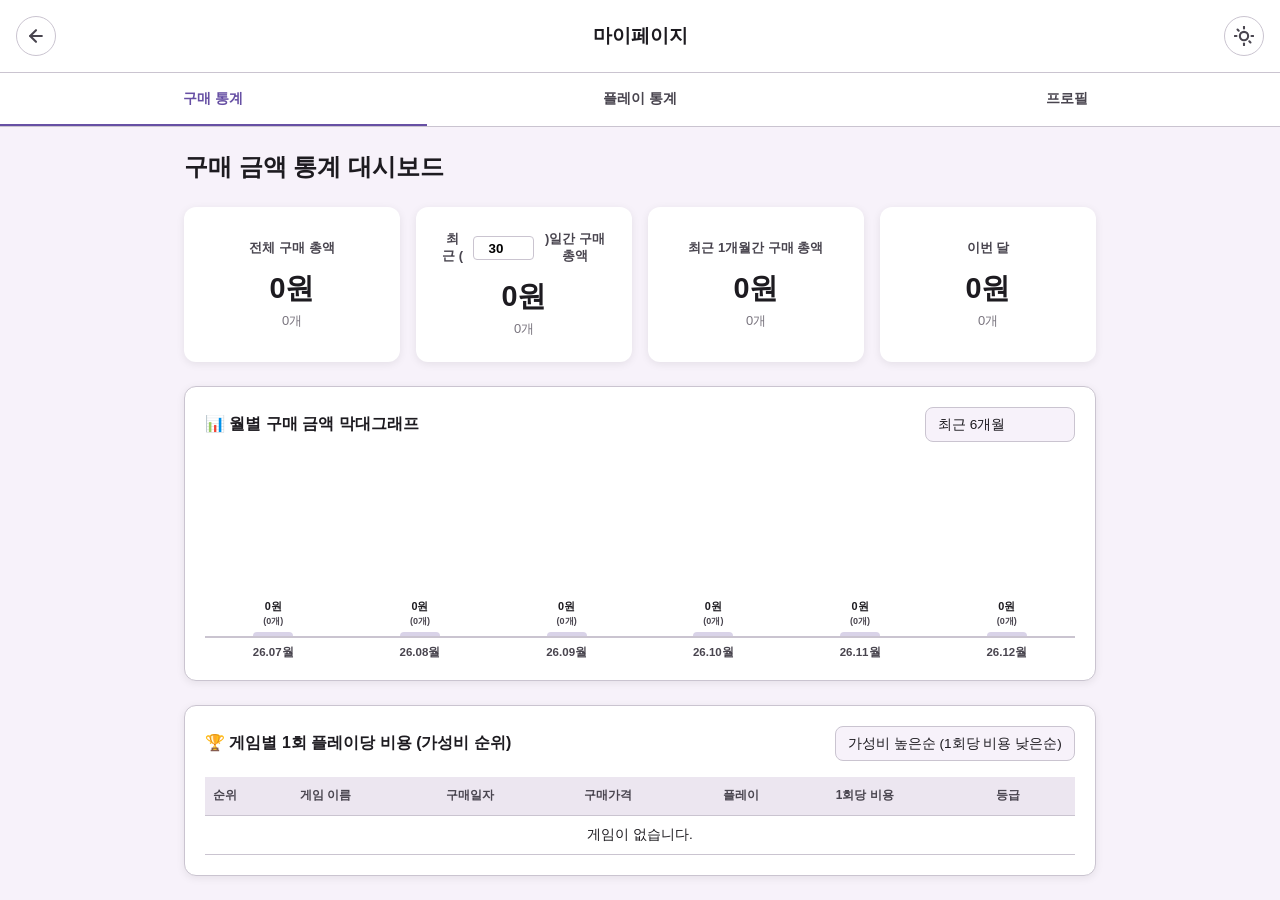
==== commit 14a0ff9d: "Update mypage.html" ====
--- a/mypage.html
+++ b/mypage.html
@@ -7,8 +7,7 @@
     <link rel="stylesheet" href="style.css?v=19">
     <meta name="theme-color" content="#F7F2FA">
     <style>
-        /* 월별 구매 금액 막대그래프 & 가성비 순위표 전용 추가 스타일 */
-        .mp-dashboard-card {
+        .mp-custom-panel {
             background: var(--bg-card);
             border: 1px solid var(--border-color);
             border-radius: var(--border-radius);
@@ -16,7 +15,7 @@
             box-shadow: 0 0.125rem 0.5rem var(--shadow-color);
             margin-top: 1.5rem;
         }
-        .mp-card-head {
+        .mp-panel-head {
             display: flex;
             justify-content: space-between;
             align-items: center;
@@ -24,35 +23,35 @@
             flex-wrap: wrap;
             gap: 0.5rem;
         }
-        .mp-card-head h3 { font-size: 1.05rem; font-weight: 700; margin: 0; }
+        .mp-panel-head h3 { font-size: 1rem; font-weight: 700; margin: 0; }
         .mp-bar-grid {
             display: flex;
             align-items: flex-end;
-            gap: 0.75rem;
-            height: 190px;
+            gap: 0.65rem;
+            height: 180px;
             padding-top: 2rem;
             border-bottom: 2px solid var(--border-color);
             overflow-x: auto;
         }
         .mp-bar-col {
             flex: 1;
-            min-width: 52px;
+            min-width: 50px;
             height: 100%;
             display: flex;
             flex-direction: column;
             justify-content: flex-end;
             align-items: center;
         }
-        .mp-bar-val { font-size: 0.7rem; font-weight: 700; color: var(--text-primary); margin-bottom: 4px; text-align: center; white-space: nowrap; }
-        .mp-bar-fill { width: 100%; max-width: 42px; background: var(--md-primary); border-radius: 6px 6px 0 0; min-height: 4px; transition: height 0.3s; }
-        .mp-bar-labels { display: flex; gap: 0.75rem; margin-top: 0.4rem; }
-        .mp-bar-label { flex: 1; min-width: 52px; text-align: center; font-size: 0.75rem; color: var(--text-secondary); font-weight: 600; }
+        .mp-bar-val { font-size: 0.68rem; font-weight: 700; color: var(--text-primary); margin-bottom: 4px; text-align: center; white-space: nowrap; }
+        .mp-bar-fill { width: 100%; max-width: 40px; background: var(--md-primary); border-radius: 6px 6px 0 0; min-height: 4px; transition: height 0.3s; }
+        .mp-bar-labels { display: flex; gap: 0.65rem; margin-top: 0.4rem; }
+        .mp-bar-label { flex: 1; min-width: 50px; text-align: center; font-size: 0.72rem; color: var(--text-secondary); font-weight: 600; }
 
         .cpp-table-wrap { width: 100%; overflow-x: auto; }
-        .cpp-table { width: 100%; border-collapse: collapse; min-width: 560px; font-size: 0.88rem; }
-        .cpp-table th, .cpp-table td { padding: 0.75rem 0.6rem; text-align: left; border-bottom: 1px solid var(--border-color); }
-        .cpp-table th { color: var(--text-secondary); font-size: 0.78rem; background: var(--bg-secondary); }
-        .cpp-badge { padding: 0.2rem 0.55rem; border-radius: 999px; font-size: 0.72rem; font-weight: 700; }
+        .cpp-table { width: 100%; border-collapse: collapse; min-width: 540px; font-size: 0.85rem; }
+        .cpp-table th, .cpp-table td { padding: 0.65rem 0.5rem; text-align: left; border-bottom: 1px solid var(--border-color); }
+        .cpp-table th { color: var(--text-secondary); font-size: 0.75rem; background: var(--bg-secondary); }
+        .cpp-badge { padding: 0.2rem 0.5rem; border-radius: 999px; font-size: 0.7rem; font-weight: 700; }
     </style>
 </head>
 <body>
@@ -66,57 +65,63 @@
                 </svg>
             </a>
             <h1>마이페이지</h1>
-            <button id="dark-mode-toggle" class="action-icon-btn" title="다크모드 전환">🌓</button>
+            <div style="display: flex; gap: 0.5rem;">
+                <button id="dark-mode-toggle" class="action-icon-btn" title="다크모드 전환">
+                    <svg class="sun-icon" xmlns="http://www.w3.org/2000/svg" width="20" height="20" viewBox="0 0 24 24"
+                        fill="none" stroke="currentColor" stroke-width="2.5" stroke-linecap="round" stroke-linejoin="round">
+                        <circle cx="12" cy="12" r="5"></circle>
+                        <line x1="12" y1="1" x2="12" y2="3"></line><line x1="12" y1="21" x2="12" y2="23"></line>
+                        <line x1="4.22" y1="4.22" x2="5.64" y2="5.64"></line><line x1="18.36" y1="18.36" x2="19.78" y2="19.78"></line>
+                        <line x1="1" y1="12" x2="3" y2="12"></line><line x1="21" y1="12" x2="23" y2="12"></line>
+                    </svg>
+                    <svg class="moon-icon hidden" xmlns="http://www.w3.org/2000/svg" width="20" height="20"
+                        viewBox="0 0 24 24" fill="none" stroke="currentColor" stroke-width="2.5" stroke-linecap="round" stroke-linejoin="round">
+                        <path d="M21 12.79A9 9 0 1 1 11.21 3 7 7 0 0 0 21 12.79z"></path>
+                    </svg>
+                </button>
+            </div>
         </header>
 
-        <!-- 탭 네비게이션 (구매 통계 기본 활성) -->
         <nav class="mypage-tabs">
-            <button class="tab-btn active" data-tab="statistics">구매 통계 &amp; 가성비</button>
+            <button class="tab-btn active" data-tab="statistics">구매 통계</button>
             <button class="tab-btn" data-tab="playstats">플레이 통계</button>
-            <button class="tab-btn" data-tab="profile">프로필 &amp; 클라우드 동기화</button>
+            <button class="tab-btn" data-tab="profile">프로필</button>
         </nav>
 
         <main class="mypage-content">
-            <!-- 1. 구매 통계 & 가성비 대시보드 탭 -->
+            <!-- 1. 구매 통계 탭 -->
             <div id="statistics-tab" class="tab-content active">
                 <div class="tab-inner">
-                    <h2 style="margin-bottom: 1.25rem;">💳 보드게임 구매 금액 대시보드</h2>
-
-                    <div class="stats-cards" style="grid-template-columns: repeat(auto-fit, minmax(200px, 1fr));">
-                        <!-- (1) 지금까지 구매한 게임의 가격 총액 -->
+                    <h2 style="margin-bottom: 1.5rem;">구매 금액 통계 대시보드</h2>
+
+                    <div class="stats-cards" style="grid-template-columns: repeat(auto-fit, minmax(190px, 1fr));">
                         <div class="stat-card">
-                            <h3>💰 전체 누적 구매 총액</h3>
+                            <h3>전체 구매 총액</h3>
                             <p class="stat-value" id="total-spent">0원</p>
-                            <p class="stat-count" id="total-count">0개 게임</p>
-                        </div>
-
-                        <!-- (2) 최근 ( )일간 구매한 게임의 가격 총액 -->
+                            <p class="stat-count" id="total-count">0개</p>
+                        </div>
                         <div class="stat-card">
-                            <h3>🗓️ 최근 (<input type="number" id="custom-days" min="1" value="14"
-                                    style="width: 3.8rem; text-align: center; border: 1.5px solid var(--md-primary); border-radius: 0.35rem; padding: 0.15rem; font-weight:700; background:var(--bg-main); color:var(--text-primary);">)일간 구매 총액
+                            <h3>최근 (<input type="number" id="custom-days" min="1" value="30"
+                                    style="width: 3.8rem; text-align: center; border: 1px solid var(--border-color); border-radius: 0.25rem; padding: 0.2rem; font-weight:700;">)일간 구매 총액
                             </h3>
                             <p class="stat-value" id="custom-period-total">0원</p>
-                            <p class="stat-count" id="custom-period-count">0개 게임</p>
-                        </div>
-
-                        <!-- (3) 최근 1개월간 구매 가격 총액 -->
+                            <p class="stat-count" id="custom-period-count">0개</p>
+                        </div>
                         <div class="stat-card">
-                            <h3>📅 최근 1개월간 구매 총액</h3>
+                            <h3>최근 1개월간 구매 총액</h3>
                             <p class="stat-value" id="one-month-total">0원</p>
-                            <p class="stat-count" id="one-month-count">0개 게임</p>
-                        </div>
-
-                        <!-- (4) 이번 달 구매 총액 -->
+                            <p class="stat-count" id="one-month-count">0개</p>
+                        </div>
                         <div class="stat-card">
-                            <h3>📆 이번 달 구매 총액</h3>
+                            <h3>이번 달</h3>
                             <p class="stat-value" id="this-month-total">0원</p>
-                            <p class="stat-count" id="this-month-count">0개 게임</p>
+                            <p class="stat-count" id="this-month-count">0개</p>
                         </div>
                     </div>
 
                     <!-- 월별 구매 금액 막대그래프 -->
-                    <div class="mp-dashboard-card">
-                        <div class="mp-card-head">
+                    <div class="mp-custom-panel">
+                        <div class="mp-panel-head">
                             <h3>📊 월별 구매 금액 막대그래프</h3>
                             <select id="month-chart-mode" class="filter-input" style="width:auto; height:2.2rem; font-size:0.85rem;">
                                 <option value="6">최근 6개월</option>
@@ -129,8 +134,8 @@
                     </div>
 
                     <!-- 게임별 1회 플레이당 비용 (가성비) 순위 표 -->
-                    <div class="mp-dashboard-card">
-                        <div class="mp-card-head">
+                    <div class="mp-custom-panel">
+                        <div class="mp-panel-head">
                             <h3>🏆 게임별 1회 플레이당 비용 (가성비 순위)</h3>
                             <select id="cpp-sort-select" class="filter-input" style="width:auto; height:2.2rem; font-size:0.85rem;">
                                 <option value="cpp_asc">가성비 높은순 (1회당 비용 낮은순)</option>
@@ -157,93 +162,144 @@
                         </div>
                     </div>
 
-                    <!-- 최근 구매한 게임 리스트 -->
                     <div style="margin-top: 2rem;">
-                        <h3 style="margin-bottom: 1rem;">🛒 최근 구매한 게임 내역</h3>
+                        <h3 style="margin-bottom: 1rem;">최근 구매한 게임</h3>
                         <div id="recent-purchases-list"></div>
                     </div>
+
+                    <!-- 분포 (카테고리/테마/메카닉) — 원본 mypage.js 동일 -->
+                    <div id="purchase-extra" style="margin-top: 1.5rem;"></div>
                 </div>
             </div>
 
-            <!-- 2. 플레이 통계 탭 -->
+            <!-- 2. 플레이 통계 탭 (원본 mypage.js?v=18 100% 동일) -->
             <div id="playstats-tab" class="tab-content">
                 <div class="tab-inner">
-                    <h2 style="margin-bottom: 1.5rem;">🎲 플레이 통계</h2>
+                    <h2 style="margin-bottom: 1.5rem;">플레이 통계</h2>
                     <div class="stats-cards">
                         <div class="stat-card">
-                            <h3>총 플레이 횟수</h3>
-                            <p class="stat-value" id="total-plays">0회</p>
-                            <p class="stat-count" id="total-games-played">0개 게임 플레이</p>
+                            <h3>총 플레이</h3>
+                            <p class="stat-value" id="total-plays">0</p>
+                            <p class="stat-count" id="total-games-played">0개 게임</p>
                         </div>
                         <div class="stat-card">
-                            <h3>미플레이 (망부석)</h3>
-                            <p class="stat-value" id="unplayed-count">0개</p>
-                            <p class="stat-count" id="unplayed-ratio">전체 대비 0%</p>
+                            <h3>게임 데이</h3>
+                            <p class="stat-value" id="game-days">0</p>
+                            <p class="stat-count">실제 보드한 날</p>
                         </div>
                         <div class="stat-card">
-                            <h3>평균 1회 플레이 비용</h3>
-                            <p class="stat-value" id="avg-cpp-val">0원</p>
-                            <p class="stat-count">총 구매액 ÷ 총 플레이</p>
-                        </div>
-                    </div>
+                            <h3>최근 30일</h3>
+                            <p class="stat-value" id="recent-30-plays">0</p>
+                            <p class="stat-count" id="this-month-plays-sub">이번 달 0회</p>
+                        </div>
+                        <div class="stat-card">
+                            <h3>평균 별점</h3>
+                            <p class="stat-value" id="avg-rating">-</p>
+                            <p class="stat-count" id="avg-rating-sub">별점 0회</p>
+                        </div>
+                    </div>
+
+                    <div style="margin-top: 2rem;">
+                        <h3 style="margin-bottom: 1rem;">가장 많이 플레이한 게임 TOP 10</h3>
+                        <div id="most-played-games-list"></div>
+                    </div>
+
+                    <!-- 추가 통계 (잔디/승률/본전/마라톤/잠자는/타임라인) -->
+                    <div id="playstats-extra" style="margin-top: 1.5rem;"></div>
+
                     <div style="margin-top: 2rem; text-align: center;">
                         <a href="./sessions.html" class="filter-sort-btn primary-action-btn"
-                           style="display:inline-block; width:auto; padding: 0.75rem 1.5rem; text-decoration:none;">📅 게임 기록 추가/편집 화면으로 이동</a>
+                           style="display:inline-block; width:auto; padding: 0.6rem 1.2rem; text-decoration:none;">기록 추가/편집 화면으로 이동</a>
                     </div>
                 </div>
             </div>
 
-            <!-- 3. 프로필 & 클라우드 동기화 탭 -->
+            <!-- 3. 프로필 탭 -->
             <div id="profile-tab" class="tab-content">
                 <div class="tab-inner">
                     <div class="form-group">
-                        <label for="nickname-input">책장 표시 닉네임</label>
+                        <label for="nickname-input">닉네임</label>
                         <div class="input-group">
-                            <input type="text" id="nickname-input" class="filter-input" placeholder="예: 승휘">
-                            <button id="save-nickname-btn" class="detail-section-btn">저장</button>
-                        </div>
-                    </div>
-
+                            <input type="text" id="nickname-input" class="filter-input" placeholder="표시될 닉네임 입력">
+                            <button id="save-nickname-btn" class="action-icon-btn" title="닉네임 저장">💾</button>
+                        </div>
+                    </div>
+
+                    <!-- 테마 선택 (Light/System/Dark) -->
+                    <div class="form-group">
+                        <label>테마</label>
+                        <div class="theme-segmented" role="radiogroup" aria-label="테마 선택">
+                            <button type="button" class="theme-segment-btn" data-theme="light"><span>☀️ 라이트</span></button>
+                            <button type="button" class="theme-segment-btn" data-theme="system"><span>💻 시스템</span></button>
+                            <button type="button" class="theme-segment-btn" data-theme="dark"><span>🌙 다크</span></button>
+                        </div>
+                    </div>
+
+                    <!-- 빠른 작업 -->
+                    <div class="form-group">
+                        <label>빠른 작업</label>
+                        <div class="quick-action-list">
+                            <a href="./?openTagManager=1" class="quick-action-item">
+                                <span class="quick-action-icon">🏷️</span>
+                                <span class="quick-action-text">
+                                    <span class="quick-action-title">태그 관리</span>
+                                    <span class="quick-action-sub">태그 생성·수정·삭제</span>
+                                </span>
+                                <span>›</span>
+                            </a>
+                            <a href="./sessions.html?openPlayerBook=1" class="quick-action-item">
+                                <span class="quick-action-icon">👥</span>
+                                <span class="quick-action-text">
+                                    <span class="quick-action-title">주소록 관리</span>
+                                    <span class="quick-action-sub">자주 같이 플레이하는 사람</span>
+                                </span>
+                                <span>›</span>
+                            </a>
+                        </div>
+                    </div>
+
+                    <!-- 클라우드 동기화 및 JSON 백업 섹션 -->
                     <div class="sync-section">
-                        <h2 class="sync-section-title">☁️ GitHub Secret Gist 자동 동기화</h2>
+                        <h2 class="sync-section-title">☁️ GitHub Gist 동기화 &amp; JSON 백업</h2>
                         <div class="sync-panel">
-                            <p class="sync-panel-desc">
-                                GitHub Personal Access Token(<code>gist</code> 권한)을 연결하면 PC와 스마트폰 어디서든 책장과 구매 통계가 실시간 동기화됩니다.
-                            </p>
+                            <div class="sync-panel-header"><strong>mybgshelf 추출 JSON / 백업 파일 복원</strong></div>
+                            <p class="sync-panel-desc">콘솔에서 추출한 <code>myboardgames_my_data.json</code> 파일을 불러오거나 현재 데이터를 백업합니다.</p>
+                            <div style="display:flex; gap:0.5rem; flex-wrap:wrap;">
+                                <label class="filter-sort-btn primary-action-btn" style="width:auto; cursor:pointer; display:inline-block;">
+                                    📤 JSON 파일 불러오기
+                                    <input type="file" id="import-json-input" accept=".json" style="display:none;">
+                                </label>
+                                <button id="export-json-btn" class="filter-sort-btn" style="width:auto;">📥 현재 데이터 JSON 백업</button>
+                            </div>
+                        </div>
+
+                        <div class="sync-panel">
+                            <div class="sync-panel-header"><strong>GitHub Secret Gist 자동 동기화</strong></div>
+                            <p class="sync-panel-desc">GitHub Token(<code>gist</code> 권한)을 등록하면 PC와 모바일 간 실시간으로 동기화됩니다.</p>
                             <div class="form-group">
-                                <label>GitHub Token</label>
-                                <input type="password" id="gist-token-input" class="filter-input" placeholder="ghp_...">
-                            </div>
-                            <div class="form-group">
-                                <label>Secret Gist ID (없으면 '새 Gist 자동 생성' 클릭)</label>
+                                <input type="password" id="gist-token-input" class="filter-input" placeholder="GitHub Token (ghp_...)" style="margin-bottom:0.5rem;">
                                 <div class="sync-input-row">
-                                    <input type="text" id="gist-id-input" class="filter-input" placeholder="Gist ID">
+                                    <input type="text" id="gist-id-input" class="filter-input" placeholder="Secret Gist ID">
                                     <button id="create-gist-btn" class="filter-sort-btn" style="width:auto; white-space:nowrap;">✨ 새 Gist 생성</button>
                                 </div>
                             </div>
                             <div style="display:flex; gap:0.5rem; flex-wrap:wrap;">
                                 <button id="save-gist-btn" class="filter-sort-btn primary-action-btn" style="width:auto;">설정 저장</button>
-                                <button id="pull-gist-btn" class="filter-sort-btn" style="width:auto;">⬇️ 클라우드에서 불러오기</button>
-                                <button id="push-gist-btn" class="filter-sort-btn" style="width:auto;">⬆️ 클라우드로 업로드</button>
+                                <button id="pull-gist-btn" class="filter-sort-btn" style="width:auto;">⬇️ 지금 불러오기</button>
+                                <button id="push-gist-btn" class="filter-sort-btn" style="width:auto;">⬆️ 지금 업로드</button>
                             </div>
                         </div>
-
-                        <div class="sync-panel">
-                            <div class="sync-panel-header"><strong>💾 JSON 백업 파일 내보내기 / 불러오기</strong></div>
-                            <p class="sync-panel-desc">기존 mybgshelf에서 추출한 JSON이나 백업 파일을 복원할 수 있습니다.</p>
-                            <div style="display:flex; gap:0.5rem; flex-wrap:wrap;">
-                                <button id="export-json-btn" class="filter-sort-btn primary-action-btn" style="width:auto;">📥 JSON 백업 다운로드</button>
-                                <label class="filter-sort-btn" style="width:auto; cursor:pointer; display:inline-block;">
-                                    📤 JSON 파일 불러오기
-                                    <input type="file" id="import-json-input" accept=".json" style="display:none;">
-                                </label>
-                            </div>
-                        </div>
+                    </div>
+
+                    <div class="danger-zone" style="margin-top: 2.5rem; border-top: 1px solid var(--border-color); padding-top: 1.5rem; text-align: center;">
+                        <button id="reset-data-btn" class="detail-section-btn delete-btn">로컬 데이터 전체 초기화</button>
                     </div>
                 </div>
             </div>
         </main>
     </div>
+
+    <div class="message-container"></div>
 
     <nav class="mobile-bottom-nav" id="mobile-bottom-nav">
         <a href="./" class="nav-item" aria-label="책장">
@@ -262,136 +318,295 @@
 
     <script>
         const GAMES_STORAGE_KEY = "MY_BG_SHELF_DATA_V1";
+        const TAGS_STORAGE_KEY = "MY_BG_TAGS_V1";
         const SESSIONS_STORAGE_KEY = "MY_BG_SESSIONS_V1";
+        const PLAYERS_STORAGE_KEY = "MY_BG_PLAYERS_V1";
         const GIST_CONFIG_KEY = "MY_BG_GIST_CONFIG_V1";
         const NICKNAME_KEY = "MY_BG_NICKNAME_V1";
         const GIST_FILENAME = "myboardgames_db.json";
 
-        let games = [];
-        let sessions = [];
-
-        function parsePrice(g) {
-            const raw = (g.customFields && g.customFields['구매가격']) ?? g.purchasePrice ?? 0;
-            return parseInt(String(raw).replace(/[^0-9]/g, ''), 10) || 0;
-        }
-
-        function parseDateYMD(g) {
-            const raw = (g.customFields && g.customFields['구매일자']) || g.purchaseDate || '';
-            if (!raw) return '';
-            const digits = String(raw).replace(/[^0-9]/g, '');
-            if (digits.length === 8) return `${digits.slice(0, 4)}-${digits.slice(4, 6)}-${digits.slice(6, 8)}`;
-            return String(raw).trim().slice(0, 10);
-        }
-
-        function getPlaysCount(g) {
-            let count = Number(g.plays) || 0;
-            // sessions 기록에서도 해당 게임 플레이 횟수 합산 보정
-            const fromSessions = sessions.reduce((acc, s) => {
-                const list = s.games || s.gameResults || [];
-                const hit = list.find(item => item.gameId === g.id || item.gameName === g.name || item === g.name);
-                if (!hit) return acc;
-                return acc + Math.max((hit.rounds || []).length, 1);
-            }, 0);
-            return Math.max(count, fromSessions);
-        }
-
-        function formatYMD(d) {
-            return `${d.getFullYear()}-${String(d.getMonth() + 1).padStart(2, '0')}-${String(d.getDate()).padStart(2, '0')}`;
-        }
-
-        function renderAllStats() {
-            games = JSON.parse(localStorage.getItem(GAMES_STORAGE_KEY) || '[]');
-            sessions = JSON.parse(localStorage.getItem(SESSIONS_STORAGE_KEY) || '[]');
-
+        const $ = (s) => document.querySelector(s);
+        const $$ = (s) => document.querySelectorAll(s);
+
+        let allGames = [];
+        let allPlayRecords = [];
+        let currentSelfName = '나';
+        let _unplayedGames = [];
+        let _sleepingGamesCache = [];
+
+        document.addEventListener('DOMContentLoaded', () => {
+            initDarkMode();
+            initTabNavigation();
+            loadLocalData();
+
+            $('#custom-days').addEventListener('input', updateStatistics);
+            $('#month-chart-mode').addEventListener('change', renderMonthlyBarChart);
+            $('#cpp-sort-select').addEventListener('change', renderCppTable);
+
+            $('#nickname-input').value = localStorage.getItem(NICKNAME_KEY) || '나';
+            $('#save-nickname-btn').onclick = () => {
+                const v = $('#nickname-input').value.trim() || '나';
+                localStorage.setItem(NICKNAME_KEY, v);
+                currentSelfName = v;
+                showMessage('닉네임이 저장되었습니다.', 'success');
+            };
+
+            const cfg = JSON.parse(localStorage.getItem(GIST_CONFIG_KEY) || '{}');
+            $('#gist-token-input').value = cfg.token || '';
+            $('#gist-id-input').value = cfg.gistId || '';
+
+            $('#save-gist-btn').onclick = () => {
+                localStorage.setItem(GIST_CONFIG_KEY, JSON.stringify({
+                    token: $('#gist-token-input').value.trim(),
+                    gistId: $('#gist-id-input').value.trim(),
+                    autoSync: true
+                }));
+                showMessage('Gist 설정이 저장되었습니다.', 'success');
+            };
+
+            $('#create-gist-btn').onclick = async () => {
+                const token = $('#gist-token-input').value.trim();
+                if (!token) { showMessage('GitHub Token을 먼저 입력해주세요.', 'error'); return; }
+                const resp = await fetch('https://api.github.com/gists', {
+                    method: 'POST',
+                    headers: { 'Authorization': `Bearer ${token}`, 'Content-Type': 'application/json' },
+                    body: JSON.stringify({
+                        description: 'myboardgames sync db',
+                        public: false,
+                        files: { [GIST_FILENAME]: { content: JSON.stringify({ games: allGames, sessions: allPlayRecords }, null, 2) } }
+                    })
+                });
+                if (resp.ok) {
+                    const data = await resp.json();
+                    $('#gist-id-input').value = data.id;
+                    localStorage.setItem(GIST_CONFIG_KEY, JSON.stringify({ token, gistId: data.id, autoSync: true }));
+                    showMessage('새 Secret Gist 생성 완료!', 'success');
+                } else showMessage('생성 실패: 토큰 권한을 확인하세요.', 'error');
+            };
+
+            $('#pull-gist-btn').onclick = async () => {
+                const c = JSON.parse(localStorage.getItem(GIST_CONFIG_KEY) || '{}');
+                if (!c.token || !c.gistId) { showMessage('Token과 Gist ID를 먼저 저장해주세요.', 'error'); return; }
+                const r = await fetch(`https://api.github.com/gists/${c.gistId}`, { headers: { 'Authorization': `Bearer ${c.token}` } });
+                if (r.ok) {
+                    const d = await r.json();
+                    const f = d.files[GIST_FILENAME] || Object.values(d.files)[0];
+                    const parsed = JSON.parse(f.content);
+                    if (Array.isArray(parsed.games)) localStorage.setItem(GAMES_STORAGE_KEY, JSON.stringify(parsed.games));
+                    if (Array.isArray(parsed.tags)) localStorage.setItem(TAGS_STORAGE_KEY, JSON.stringify(parsed.tags));
+                    if (Array.isArray(parsed.sessions)) localStorage.setItem(SESSIONS_STORAGE_KEY, JSON.stringify(parsed.sessions));
+                    if (Array.isArray(parsed.players)) localStorage.setItem(PLAYERS_STORAGE_KEY, JSON.stringify(parsed.players));
+                    loadLocalData();
+                    showMessage('클라우드에서 최신 데이터를 불러왔습니다!', 'success');
+                }
+            };
+
+            $('#push-gist-btn').onclick = async () => {
+                const c = JSON.parse(localStorage.getItem(GIST_CONFIG_KEY) || '{}');
+                if (!c.token || !c.gistId) { showMessage('Token과 Gist ID를 먼저 저장해주세요.', 'error'); return; }
+                const payload = {
+                    updatedAt: new Date().toISOString(),
+                    games: allGames,
+                    tags: JSON.parse(localStorage.getItem(TAGS_STORAGE_KEY) || '[]'),
+                    sessions: allPlayRecords,
+                    players: JSON.parse(localStorage.getItem(PLAYERS_STORAGE_KEY) || '[]')
+                };
+                const r = await fetch(`https://api.github.com/gists/${c.gistId}`, {
+                    method: 'PATCH',
+                    headers: { 'Authorization': `Bearer ${c.token}`, 'Content-Type': 'application/json' },
+                    body: JSON.stringify({ files: { [GIST_FILENAME]: { content: JSON.stringify(payload, null, 2) } } })
+                });
+                if (r.ok) showMessage('클라우드 업로드 완료!', 'success');
+            };
+
+            $('#export-json-btn').onclick = () => {
+                const payload = {
+                    exportedAt: new Date().toISOString(),
+                    games: allGames,
+                    tags: JSON.parse(localStorage.getItem(TAGS_STORAGE_KEY) || '[]'),
+                    sessions: allPlayRecords,
+                    players: JSON.parse(localStorage.getItem(PLAYERS_STORAGE_KEY) || '[]')
+                };
+                const blob = new Blob([JSON.stringify(payload, null, 2)], { type: 'application/json' });
+                const a = document.createElement('a');
+                a.href = URL.createObjectURL(blob);
+                a.download = `myboardgames_backup_${new Date().toISOString().slice(0, 10)}.json`;
+                a.click();
+            };
+
+            $('#import-json-input').onchange = (e) => {
+                const file = e.target.files[0];
+                if (!file) return;
+                const reader = new FileReader();
+                reader.onload = ev => {
+                    try {
+                        const parsed = JSON.parse(ev.target.result);
+                        const gArr = Array.isArray(parsed) ? parsed : (parsed.games || []);
+                        localStorage.setItem(GAMES_STORAGE_KEY, JSON.stringify(gArr));
+                        if (parsed.tags) localStorage.setItem(TAGS_STORAGE_KEY, JSON.stringify(parsed.tags));
+                        if (parsed.sessions) localStorage.setItem(SESSIONS_STORAGE_KEY, JSON.stringify(parsed.sessions));
+                        if (parsed.players) localStorage.setItem(PLAYERS_STORAGE_KEY, JSON.stringify(parsed.players));
+                        loadLocalData();
+                        showMessage(`총 ${gArr.length}개의 게임을 복원했습니다!`, 'success');
+                    } catch (err) { showMessage('올바른 JSON 파일이 아닙니다.', 'error'); }
+                };
+                reader.readAsText(file);
+            };
+
+            $('#reset-data-btn').onclick = () => {
+                if (!confirm('정말로 모든 로컬 데이터를 초기화할까요?')) return;
+                localStorage.removeItem(GAMES_STORAGE_KEY);
+                localStorage.removeItem(TAGS_STORAGE_KEY);
+                localStorage.removeItem(SESSIONS_STORAGE_KEY);
+                localStorage.removeItem(PLAYERS_STORAGE_KEY);
+                loadLocalData();
+                showMessage('초기화되었습니다.', 'success');
+            };
+        });
+
+        function loadLocalData() {
+            allGames = JSON.parse(localStorage.getItem(GAMES_STORAGE_KEY) || '[]');
+            allPlayRecords = JSON.parse(localStorage.getItem(SESSIONS_STORAGE_KEY) || '[]').map(d => ({
+                ...d,
+                date: d.date || d.playDate || null,
+                games: Array.isArray(d.games) ? d.games : (Array.isArray(d.gameResults) ? d.gameResults : [])
+            }));
+            updateStatistics();
+            updatePlayStatistics();
+        }
+
+        /* 테마 시스템 (원본 mypage.js 동일) */
+        function initDarkMode() {
+            const savedTheme = localStorage.getItem('theme') || 'system';
+            applyTheme(savedTheme);
+            updateThemeSegmentedUI(savedTheme);
+            $('#dark-mode-toggle')?.addEventListener('click', () => {
+                const curDark = document.body.classList.contains('dark-mode');
+                setTheme(curDark ? 'light' : 'dark');
+            });
+            $$('.theme-segment-btn').forEach(btn => {
+                btn.addEventListener('click', () => setTheme(btn.dataset.theme));
+            });
+        }
+        function applyTheme(theme) {
+            const isDark = theme === 'dark' ? true : theme === 'light' ? false : window.matchMedia('(prefers-color-scheme: dark)').matches;
+            document.body.classList.toggle('dark-mode', isDark);
+            $('#dark-mode-toggle .sun-icon')?.classList.toggle('hidden', isDark);
+            $('#dark-mode-toggle .moon-icon')?.classList.toggle('hidden', !isDark);
+        }
+        function setTheme(theme) {
+            localStorage.setItem('theme', theme);
+            applyTheme(theme);
+            updateThemeSegmentedUI(theme);
+        }
+        function updateThemeSegmentedUI(theme) {
+            $$('.theme-segment-btn').forEach(btn => btn.classList.toggle('active', btn.dataset.theme === theme));
+        }
+
+        function initTabNavigation() {
+            $$('.tab-btn').forEach(btn => {
+                btn.addEventListener('click', () => {
+                    const tabId = btn.dataset.tab;
+                    $$('.tab-btn').forEach(b => b.classList.toggle('active', b.dataset.tab === tabId));
+                    $$('.tab-content').forEach(c => c.classList.remove('active'));
+                    $(`#${tabId}-tab`).classList.add('active');
+                    if (tabId === 'statistics') updateStatistics();
+                    if (tabId === 'playstats') updatePlayStatistics();
+                });
+            });
+        }
+
+        /* =========================================================
+           구매 금액 통계 + 월별 막대그래프 + 가성비 순위표 + 분포
+           ========================================================= */
+        function parsePrice(priceStr) {
+            if (!priceStr) return 0;
+            return parseInt(String(priceStr).replace(/[^0-9]/g, ''), 10) || 0;
+        }
+        function formatPrice(price) { return price.toLocaleString('ko-KR') + '원'; }
+        function parseDate(dateStr) {
+            if (!dateStr) return null;
+            const s = String(dateStr).trim();
+            const digits = s.replace(/[^0-9]/g, '');
+            if (digits.length === 8) {
+                return new Date(parseInt(digits.slice(0, 4), 10), parseInt(digits.slice(4, 6), 10) - 1, parseInt(digits.slice(6, 8), 10));
+            }
+            const d = new Date(s);
+            return isNaN(d.getTime()) ? null : d;
+        }
+
+        function updateStatistics() {
             const now = new Date();
-            const todayYMD = formatYMD(now);
-            const thisMonthPrefix = todayYMD.slice(0, 7);
-
-            // 1. 전체 구매 금액 총액
+            const thisMonthStart = new Date(now.getFullYear(), now.getMonth(), 1);
+            const customDays = parseInt($('#custom-days').value, 10) || 30;
+            const customPeriodStart = new Date(now.getFullYear(), now.getMonth(), now.getDate() - (customDays - 1));
+            const oneMonthStart = new Date(now.getFullYear(), now.getMonth() - 1, now.getDate());
+
+            let thisMonthTotal = 0, thisMonthCount = 0;
             let totalSpent = 0, totalCount = 0;
-            // 2. 이번 달 구매 총액
-            let thisMonthSpent = 0, thisMonthCount = 0;
-            // 3. 최근 ( N )일간 구매 총액
-            const customDays = Math.max(1, parseInt(document.getElementById('custom-days').value, 10) || 14);
-            const cutoffCustom = new Date(now.getFullYear(), now.getMonth(), now.getDate() - (customDays - 1));
-            const cutoffCustomYMD = formatYMD(cutoffCustom);
-            let customSpent = 0, customCount = 0;
-
-            // 4. 최근 1개월간 구매 총액
-            const cutoffOneMonth = new Date(now.getFullYear(), now.getMonth() - 1, now.getDate());
-            const cutoffOneMonthYMD = formatYMD(cutoffOneMonth);
-            let oneMonthSpent = 0, oneMonthCount = 0;
-
-            const purchasedGames = [];
-
-            games.forEach(g => {
-                const price = parsePrice(g);
-                const pDate = parseDateYMD(g);
-                if (price > 0) {
-                    totalSpent += price;
-                    totalCount++;
-                    purchasedGames.push({ ...g, price, pDate });
-                }
-                if (pDate) {
-                    if (pDate.startsWith(thisMonthPrefix)) {
-                        thisMonthSpent += price;
-                        thisMonthCount++;
-                    }
-                    if (pDate >= cutoffCustomYMD && pDate <= todayYMD) {
-                        customSpent += price;
-                        customCount++;
-                    }
-                    if (pDate >= cutoffOneMonthYMD && pDate <= todayYMD) {
-                        oneMonthSpent += price;
-                        oneMonthCount++;
+            let customPeriodTotal = 0, customPeriodCount = 0;
+            let oneMonthTotal = 0, oneMonthCount = 0;
+            const recentPurchases = [];
+
+            allGames.forEach(game => {
+                const priceStr = game.customFields?.['구매가격'] ?? game.purchasePrice;
+                const dateStr = game.customFields?.['구매일자'] ?? game.purchaseDate;
+                const price = parsePrice(priceStr);
+                if (price === 0) return;
+
+                totalSpent += price;
+                totalCount++;
+
+                if (dateStr) {
+                    const purchaseDate = parseDate(dateStr);
+                    if (purchaseDate) {
+                        if (purchaseDate >= thisMonthStart) { thisMonthTotal += price; thisMonthCount++; }
+                        if (purchaseDate >= customPeriodStart) { customPeriodTotal += price; customPeriodCount++; }
+                        if (purchaseDate >= oneMonthStart) { oneMonthTotal += price; oneMonthCount++; }
+                        recentPurchases.push({
+                            name: game.customFields?.['게임 이름'] || game.name,
+                            date: purchaseDate,
+                            price
+                        });
                     }
                 }
             });
 
-            document.getElementById('total-spent').textContent = `${totalSpent.toLocaleString()}원`;
-            document.getElementById('total-count').textContent = `${totalCount}개 게임`;
-            document.getElementById('custom-period-total').textContent = `${customSpent.toLocaleString()}원`;
-            document.getElementById('custom-period-count').textContent = `${customCount}개 게임 (${cutoffCustomYMD}~)`;
-            document.getElementById('one-month-total').textContent = `${oneMonthSpent.toLocaleString()}원`;
-            document.getElementById('one-month-count').textContent = `${oneMonthCount}개 게임 (${cutoffOneMonthYMD}~)`;
-            document.getElementById('this-month-total').textContent = `${thisMonthSpent.toLocaleString()}원`;
-            document.getElementById('this-month-count').textContent = `${thisMonthCount}개 게임`;
-
-            // 최근 구매한 게임 리스트
-            purchasedGames.sort((a, b) => (b.pDate || '').localeCompare(a.pDate || ''));
-            document.getElementById('recent-purchases-list').innerHTML = purchasedGames.slice(0, 10).map(g => `
-                <div class="purchase-item">
-                    <div>
-                        <div class="purchase-item-name">${g.name || g.title}</div>
-                        <div class="purchase-item-date">${g.pDate || '날짜 미입력'}</div>
-                    </div>
-                    <div class="purchase-item-price">${g.price.toLocaleString()}원</div>
-                </div>`).join('') || '<p class="empty-message">구매 가격/일자가 입력된 게임이 없습니다.</p>';
-
-            renderMonthlyChart();
+            $('#this-month-total').textContent = formatPrice(thisMonthTotal);
+            $('#this-month-count').textContent = `${thisMonthCount}개`;
+            $('#total-spent').textContent = formatPrice(totalSpent);
+            $('#total-count').textContent = `${totalCount}개`;
+            $('#custom-period-total').textContent = formatPrice(customPeriodTotal);
+            $('#custom-period-count').textContent = `${customPeriodCount}개`;
+            $('#one-month-total').textContent = formatPrice(oneMonthTotal);
+            $('#one-month-count').textContent = `${oneMonthCount}개`;
+
+            recentPurchases.sort((a, b) => b.date - a.date);
+            const recentBox = $('#recent-purchases-list');
+            recentBox.innerHTML = recentPurchases.length === 0
+                ? '<div class="empty-message">구매 기록이 없습니다.</div>'
+                : recentPurchases.slice(0, 10).map(item => `
+                    <div class="purchase-item">
+                        <div>
+                            <div class="purchase-item-name">${_statEsc(item.name)}</div>
+                            <div class="purchase-item-date">${item.date.toLocaleDateString('ko-KR')}</div>
+                        </div>
+                        <div class="purchase-item-price">${formatPrice(item.price)}</div>
+                    </div>`).join('');
+
+            renderMonthlyBarChart();
             renderCppTable();
-
-            // 플레이 통계 탭 업데이트
-            const totalPlays = games.reduce((acc, g) => acc + getPlaysCount(g), 0);
-            const playedGamesCount = games.filter(g => getPlaysCount(g) > 0).length;
-            const unplayed = games.length - playedGamesCount;
-            const avgCpp = totalPlays > 0 ? Math.round(totalSpent / totalPlays) : 0;
-
-            document.getElementById('total-plays').textContent = `${totalPlays}회`;
-            document.getElementById('total-games-played').textContent = `${playedGamesCount}개 게임 플레이함`;
-            document.getElementById('unplayed-count').textContent = `${unplayed}개`;
-            document.getElementById('unplayed-ratio').textContent = games.length > 0 ? `전체 대비 ${Math.round((unplayed / games.length) * 100)}%` : '0%';
-            document.getElementById('avg-cpp-val').textContent = `${avgCpp.toLocaleString()}원`;
-        }
-
-        function renderMonthlyChart() {
-            const mode = document.getElementById('month-chart-mode').value;
+            renderPurchaseDistributions();
+        }
+
+        function renderMonthlyBarChart() {
+            const mode = $('#month-chart-mode').value;
             const monthMap = {};
-            games.forEach(g => {
-                const price = parsePrice(g);
-                const pDate = parseDateYMD(g);
-                if (pDate && pDate.length >= 7) {
-                    const ym = pDate.slice(0, 7);
+            allGames.forEach(g => {
+                const price = parsePrice(g.customFields?.['구매가격'] ?? g.purchasePrice);
+                const d = parseDate(g.customFields?.['구매일자'] ?? g.purchaseDate);
+                if (d && price > 0) {
+                    const ym = `${d.getFullYear()}-${String(d.getMonth() + 1).padStart(2, '0')}`;
                     if (!monthMap[ym]) monthMap[ym] = { amount: 0, count: 0 };
                     monthMap[ym].amount += price;
                     monthMap[ym].count += 1;
@@ -402,7 +617,7 @@
             const now = new Date();
             if (mode === 'ACTIVE') {
                 months = Object.keys(monthMap).sort();
-                if (months.length === 0) months = [formatYMD(now).slice(0, 7)];
+                if (months.length === 0) months = [`${now.getFullYear()}-${String(now.getMonth() + 1).padStart(2, '0')}`];
             } else {
                 const n = parseInt(mode, 10) || 6;
                 for (let i = n - 1; i >= 0; i--) {
@@ -412,7 +627,7 @@
             }
 
             const maxVal = Math.max(...months.map(ym => monthMap[ym]?.amount || 0), 1);
-            document.getElementById('mp-bar-grid').innerHTML = months.map(ym => {
+            $('#mp-bar-grid').innerHTML = months.map(ym => {
                 const info = monthMap[ym] || { amount: 0, count: 0 };
                 const hPct = info.amount > 0 ? Math.max(Math.round((info.amount / maxVal) * 100), 6) : 2;
                 return `
@@ -422,19 +637,36 @@
                     </div>`;
             }).join('');
 
-            document.getElementById('mp-bar-labels').innerHTML = months.map(ym => {
+            $('#mp-bar-labels').innerHTML = months.map(ym => {
                 const [y, m] = ym.split('-');
                 return `<div class="mp-bar-label">${y.slice(2)}.${m}월</div>`;
             }).join('');
         }
 
+        function getPlaysByGameMap() {
+            const map = new Map();
+            allPlayRecords.forEach(s => {
+                (s.games || []).forEach(g => {
+                    const cnt = Math.max((g.rounds || []).length, 1);
+                    if (g.gameId) map.set(g.gameId, (map.get(g.gameId) || 0) + cnt);
+                    if (g.gameName) map.set(g.gameName, (map.get(g.gameName) || 0) + cnt);
+                });
+            });
+            return map;
+        }
+
         function renderCppTable() {
-            const sortBy = document.getElementById('cpp-sort-select').value;
-            const list = games.map(g => {
-                const price = parsePrice(g);
-                const plays = getPlaysCount(g);
+            const sortBy = $('#cpp-sort-select').value;
+            const playsMap = getPlaysByGameMap();
+
+            const list = allGames.map(g => {
+                const name = _statGameName(g);
+                const price = parsePrice(g.customFields?.['구매가격'] ?? g.purchasePrice);
+                const d = parseDate(g.customFields?.['구매일자'] ?? g.purchaseDate);
+                const pDate = d ? `${d.getFullYear()}-${String(d.getMonth() + 1).padStart(2, '0')}-${String(d.getDate()).padStart(2, '0')}` : '-';
+                const plays = Math.max(Number(g.plays) || 0, playsMap.get(g.id) || 0, playsMap.get(name) || 0);
                 const cpp = plays > 0 ? Math.round(price / plays) : Infinity;
-                return { ...g, name: g.name || g.title, price, plays, pDate: parseDateYMD(g), cpp };
+                return { name, price, pDate, plays, cpp };
             });
 
             list.sort((a, b) => {
@@ -450,7 +682,7 @@
                 return 0;
             });
 
-            document.getElementById('cpp-table-body').innerHTML = list.map((g, i) => {
+            $('#cpp-table-body').innerHTML = list.map((g, i) => {
                 const badge = g.plays <= 0
                     ? `<span class="cpp-badge" style="background:#f1f5f9;color:#475569;">🪨 망부석</span>`
                     : g.cpp <= 5000
@@ -458,108 +690,347 @@
                         : g.cpp <= 15000
                             ? `<span class="cpp-badge" style="background:#e0f2fe;color:#075985;">👍 갓성비</span>`
                             : `<span class="cpp-badge" style="background:#fef3c7;color:#92400e;">⏳ 분발 필요</span>`;
-
                 return `
                     <tr>
                         <td><strong>${i + 1}</strong></td>
-                        <td><strong>${g.name}</strong></td>
-                        <td>${g.pDate || '-'}</td>
+                        <td><strong>${_statEsc(g.name)}</strong></td>
+                        <td>${g.pDate}</td>
                         <td>${g.price.toLocaleString()}원</td>
                         <td>${g.plays}회</td>
                         <td>${g.plays > 0 ? `<strong style="color:var(--primary-color);">${g.cpp.toLocaleString()}원</strong>/회` : '<span style="color:var(--error-color);">미플레이</span>'}</td>
                         <td>${badge}</td>
                     </tr>`;
-            }).join('');
-        }
-
-        document.addEventListener('DOMContentLoaded', () => {
-            if (localStorage.getItem('theme') === 'dark') document.body.classList.add('dark-mode');
-            document.getElementById('dark-mode-toggle').onclick = () => {
-                const isDark = document.body.classList.toggle('dark-mode');
-                localStorage.setItem('theme', isDark ? 'dark' : 'light');
-            };
-
-            // 탭 전환
-            document.querySelectorAll('.mypage-tabs .tab-btn').forEach(btn => {
-                btn.onclick = () => {
-                    document.querySelectorAll('.mypage-tabs .tab-btn').forEach(b => b.classList.remove('active'));
-                    document.querySelectorAll('.tab-content').forEach(c => c.classList.remove('active'));
-                    btn.classList.add('active');
-                    document.getElementById(`${btn.dataset.tab}-tab`).classList.add('active');
+            }).join('') || '<tr><td colspan="7" style="text-align:center;">게임이 없습니다.</td></tr>';
+        }
+
+        /* =========================================================
+           원본 mypage.js?v=18 통계 보강 로직 100% 이식
+           ========================================================= */
+        function _statGameName(g) { return (g.customFields && g.customFields['게임 이름']) || g.name || '게임'; }
+        function _statGameThumb(g) { return (g.customFields && g.customFields['대표 이미지']) || g.thumbnail || g.image || ''; }
+        function _statEsc(s) {
+            if (s == null) return '';
+            return String(s).replace(/[&<>"']/g, c => ({ '&': '&amp;', '<': '&lt;', '>': '&gt;', '"': '&quot;', "'": '&#39;' }[c]));
+        }
+        function _statFormatWon(v) {
+            if (v >= 10000) return `${(v / 10000).toFixed(1)}만원`;
+            return `${v.toLocaleString('ko-KR')}원`;
+        }
+        function _statRecordDate(record) {
+            const raw = record.date || record.playDate;
+            if (!raw) return null;
+            if (raw instanceof Date) return raw;
+            if (typeof raw === 'string') { const d = new Date(raw); return isNaN(d.getTime()) ? null : d; }
+            if (typeof raw.seconds === 'number') return new Date(raw.seconds * 1000);
+            if (typeof raw._seconds === 'number') return new Date(raw._seconds * 1000);
+            return null;
+        }
+
+        function _topDistSection(title, map, total, unit) {
+            const entries = Array.from(map.entries()).sort((a, b) => b[1] - a[1]).slice(0, 5);
+            if (entries.length === 0) return '';
+            const max = entries[0][1];
+            return `
+                <section class="r-card">
+                    <h3 class="r-card-title">${_statEsc(title)}</h3>
+                    <div class="r-toplist">
+                        ${entries.map(([key, val], i) => {
+                            const pct = total > 0 ? Math.round(val / total * 100) : 0;
+                            const ratio = max > 0 ? val / max * 100 : 0;
+                            return `
+                                <div class="r-toplist-row">
+                                    <div class="r-toplist-head">
+                                        <div class="r-rank ${i < 3 ? 'r-rank-top' : ''}">${i + 1}</div>
+                                        <div class="r-toplist-name">${_statEsc(key)}</div>
+                                        <div class="r-toplist-meta">${val}${unit} · <strong>${pct}%</strong></div>
+                                    </div>
+                                    <div class="r-toplist-bar"><span style="width:${ratio}%"></span></div>
+                                </div>`;
+                        }).join('')}
+                    </div>
+                </section>`;
+        }
+
+        function renderPurchaseDistributions() {
+            const root = $('#purchase-extra');
+            if (!root) return;
+            if (allGames.length === 0) { root.innerHTML = ''; return; }
+            const cat = new Map(), the = new Map(), mec = new Map();
+            let n = 0;
+            for (const g of allGames) {
+                n++;
+                for (const c of (g.categories || [])) if (c) cat.set(c, (cat.get(c) || 0) + 1);
+                for (const t of (g.themes || [])) if (t) the.set(t, (the.get(t) || 0) + 1);
+                for (const m of (g.mechanics || [])) if (m) mec.set(m, (mec.get(m) || 0) + 1);
+            }
+            const sections = [];
+            if (cat.size > 0) sections.push(_topDistSection('카테고리 분포', cat, n, '개'));
+            if (the.size > 0) sections.push(_topDistSection('테마 분포', the, n, '개'));
+            if (mec.size > 0) sections.push(_topDistSection('메카닉 분포', mec, n, '개'));
+            root.innerHTML = sections.join('');
+        }
+
+        function updatePlayStatistics() {
+            const now = new Date();
+            const thisMonthStart = new Date(now.getFullYear(), now.getMonth(), 1);
+            const today = new Date(now.getFullYear(), now.getMonth(), now.getDate());
+            const thirtyDaysAgo = new Date(today);
+            thirtyDaysAgo.setDate(today.getDate() - 29);
+
+            let totalPlays = 0;
+            const gamesPlayed = new Set();
+            let thisMonthPlays = 0, recent30Plays = 0, ratingSum = 0, ratingCount = 0;
+            const playDays = new Set();
+            const gamePlayCounts = {};
+
+            allPlayRecords.forEach(record => {
+                const games = record.games || [];
+                const recordDate = _statRecordDate(record);
+                if (recordDate) {
+                    playDays.add(new Date(recordDate.getFullYear(), recordDate.getMonth(), recordDate.getDate()).getTime());
+                }
+                if (typeof record.rating === 'number' && record.rating >= 1 && record.rating <= 5) {
+                    ratingSum += record.rating;
+                    ratingCount++;
+                }
+                games.forEach(game => {
+                    const gameName = game.gameName;
+                    if (!gameName) return;
+                    const playCount = (game.rounds || []).length || 1;
+                    totalPlays += playCount;
+                    gamesPlayed.add(gameName);
+                    if (recordDate && recordDate >= thisMonthStart) thisMonthPlays += playCount;
+                    if (recordDate && recordDate >= thirtyDaysAgo) recent30Plays += playCount;
+                    gamePlayCounts[gameName] = (gamePlayCounts[gameName] || 0) + playCount;
+                });
+            });
+
+            $('#total-plays').textContent = totalPlays;
+            $('#total-games-played').textContent = `${gamesPlayed.size}개 게임`;
+            $('#game-days').textContent = playDays.size;
+            $('#recent-30-plays').textContent = recent30Plays;
+            $('#this-month-plays-sub').textContent = `이번 달 ${thisMonthPlays}회`;
+            $('#avg-rating').textContent = ratingCount > 0 ? (ratingSum / ratingCount).toFixed(1) : '-';
+            $('#avg-rating-sub').textContent = `별점 ${ratingCount}회`;
+
+            const sortedGames = Object.entries(gamePlayCounts).sort((a, b) => b[1] - a[1]).slice(0, 10);
+            $('#most-played-games-list').innerHTML = sortedGames.length === 0
+                ? '<div class="empty-message">아직 플레이 기록이 없습니다.</div>'
+                : sortedGames.map(([gameName, count], idx) => `
+                    <div class="purchase-item">
+                        <div style="display: flex; align-items: center; gap: 1rem;">
+                            <div style="font-size: 1.5em; font-weight: 700; color: var(--text-light); min-width: 2rem;">${idx + 1}</div>
+                            <div class="purchase-item-name">${_statEsc(gameName)}</div>
+                        </div>
+                        <div class="purchase-item-price">${count}회</div>
+                    </div>`).join('');
+
+            renderPlayExtraSections();
+        }
+
+        function renderPlayExtraSections() {
+            const root = $('#playstats-extra');
+            if (!root) return;
+            const now = new Date();
+            const today = new Date(now.getFullYear(), now.getMonth(), now.getDate());
+            const thirtyDaysAgo = new Date(today);
+            thirtyDaysAgo.setDate(today.getDate() - 29);
+
+            const playsByDay = new Map(), playsByGameId = new Map(), playsByPartner = new Map();
+            const lastPlayedByGame = new Map(), winRoundsByPlayer = new Map(), totalRoundsByPlayer = new Map(), distinctByDay = new Map();
+            let firstPlayDate = null, lastPlayDate = null;
+
+            for (const s of allPlayRecords) {
+                const d = _statRecordDate(s);
+                if (!d) continue;
+                const dayKey = new Date(d.getFullYear(), d.getMonth(), d.getDate()).getTime();
+                if (!firstPlayDate || d < firstPlayDate) firstPlayDate = d;
+                if (!lastPlayDate || d > lastPlayDate) lastPlayDate = d;
+                if (!distinctByDay.has(dayKey)) distinctByDay.set(dayKey, new Set());
+                const distinctSet = distinctByDay.get(dayKey);
+
+                const players = Array.isArray(s.players) ? s.players : [];
+                for (const p of players) if (p) playsByPartner.set(p, (playsByPartner.get(p) || 0) + 1);
+
+                let dayCount = 0;
+                for (const g of (s.games || [])) {
+                    const rounds = Array.isArray(g.rounds) ? g.rounds : [];
+                    const cnt = rounds.length || 1;
+                    dayCount += cnt;
+                    const key = g.gameId || g.gameName;
+                    playsByGameId.set(key, (playsByGameId.get(key) || 0) + cnt);
+                    distinctSet.add(key);
+                    const cur = lastPlayedByGame.get(key);
+                    if (!cur || d > cur) lastPlayedByGame.set(key, d);
+
+                    for (const r of rounds) {
+                        const winners = Array.isArray(r.winners) && r.winners.length ? r.winners : (r.winner ? [r.winner] : []);
+                        if (winners.length === 0) continue;
+                        for (const p of players) {
+                            if (!p) continue;
+                            totalRoundsByPlayer.set(p, (totalRoundsByPlayer.get(p) || 0) + 1);
+                            if (winners.includes(p)) winRoundsByPlayer.set(p, (winRoundsByPlayer.get(p) || 0) + 1);
+                        }
+                    }
+                }
+                playsByDay.set(dayKey, (playsByDay.get(dayKey) || 0) + dayCount);
+            }
+
+            let recent30 = 0;
+            for (const [k, v] of playsByDay.entries()) if (k >= thirtyDaysAgo.getTime()) recent30 += v;
+
+            const sections = [];
+            sections.push(_renderGrass30(playsByDay, today, recent30));
+
+            // 자주 함께하는 사람
+            const sortedPartners = Array.from(playsByPartner.entries()).filter(([n]) => n && n !== currentSelfName).sort((a, b) => b[1] - a[1]).slice(0, 5);
+            if (sortedPartners.length > 0) {
+                sections.push(`
+                    <section class="r-card">
+                        <h3 class="r-card-title">자주 함께하는 사람</h3>
+                        <div class="r-list">
+                            ${sortedPartners.map(([n, c], i) => `
+                                <div class="r-list-row">
+                                    <div class="r-rank ${i < 3 ? 'r-rank-top' : ''}">${i + 1}</div>
+                                    <div class="r-list-name">${_statEsc(n)}</div>
+                                    <div class="r-list-trailing">${c}회</div>
+                                </div>`).join('')}
+                        </div>
+                    </section>`);
+            }
+
+            // 승률 랭킹
+            const winEntries = Array.from(totalRoundsByPlayer.entries())
+                .filter(([, t]) => t >= 3)
+                .map(([n, total]) => ({ name: n, wins: winRoundsByPlayer.get(n) || 0, total, rate: (winRoundsByPlayer.get(n) || 0) / total }))
+                .sort((a, b) => b.rate - a.rate).slice(0, 8);
+            if (winEntries.length > 0) {
+                const maxRate = winEntries[0].rate;
+                sections.push(`
+                    <section class="r-card">
+                        <h3 class="r-card-title">승률 랭킹</h3>
+                        <div class="r-toplist">
+                            ${winEntries.map((e, i) => `
+                                <div class="r-toplist-row">
+                                    <div class="r-toplist-head">
+                                        <div class="r-rank ${i < 3 ? 'r-rank-top' : ''}">${i + 1}</div>
+                                        <div class="r-toplist-name">${_statEsc(e.name)}</div>
+                                        <div class="r-toplist-meta"><strong style="color:var(--md-primary)">${Math.round(e.rate * 100)}%</strong> (${e.wins}/${e.total})</div>
+                                    </div>
+                                    <div class="r-toplist-bar"><span style="width:${maxRate > 0 ? (e.rate / maxRate) * 100 : 0}%"></span></div>
+                                </div>`).join('')}
+                        </div>
+                    </section>`);
+            }
+
+            // 아직 안 해본 게임
+            _unplayedGames = allGames.filter(g => !playsByGameId.has(g.id) && !playsByGameId.has(_statGameName(g)));
+            if (_unplayedGames.length > 0) {
+                sections.push(`
+                    <article class="r-highlight info-card-clickable" data-list-type="unplayed" style="--accent:#475569; background:#4755691a; border-color:#47556959; cursor:pointer;">
+                        <div class="r-highlight-head">
+                            <div class="r-highlight-icon" style="background:#47556933">📚</div>
+                            <h3 class="r-highlight-title" style="color:#475569">아직 안 해본 게임</h3>
+                            <div class="r-highlight-big" style="color:#475569">${_unplayedGames.length}개</div>
+                        </div>
+                        <p class="r-highlight-body">책장에 있지만 플레이 기록이 없어요. 탭하면 목록을 확인할 수 있어요.</p>
+                    </article>`);
+            }
+
+            // 타임라인
+            if (firstPlayDate && lastPlayDate) {
+                const firstDay = new Date(firstPlayDate.getFullYear(), firstPlayDate.getMonth(), firstPlayDate.getDate());
+                const days = Math.floor((today - firstDay) / 86400000) + 1;
+                sections.push(`
+                    <article class="r-highlight" style="--accent:#6366f1; background:#6366f11a; border-color:#6366f159">
+                        <div class="r-highlight-head">
+                            <div class="r-highlight-icon" style="background:#6366f133">🕰️</div>
+                            <h3 class="r-highlight-title" style="color:#6366f1">게임 인생 타임라인</h3>
+                            <div class="r-highlight-big" style="color:#6366f1">${days}일째</div>
+                        </div>
+                        <p class="r-highlight-body">첫 기록: ${firstPlayDate.toLocaleDateString('ko-KR')}<br>최근 기록: ${lastPlayDate.toLocaleDateString('ko-KR')}</p>
+                    </article>`);
+            }
+
+            root.innerHTML = sections.join('');
+            root.querySelectorAll('.info-card-clickable').forEach(card => {
+                card.onclick = () => {
+                    if (card.dataset.listType === 'unplayed') {
+                        _openGameListSheet('아직 안 해본 게임', _unplayedGames.map(g => ({ name: _statGameName(g), thumb: _statGameThumb(g) })));
+                    }
                 };
             });
-
-            document.getElementById('custom-days').addEventListener('input', renderAllStats);
-            document.getElementById('month-chart-mode').addEventListener('change', renderMonthlyChart);
-            document.getElementById('cpp-sort-select').addEventListener('change', renderCppTable);
-
-            // 프로필 & Gist 설정
-            document.getElementById('nickname-input').value = localStorage.getItem(NICKNAME_KEY) || '나의';
-            document.getElementById('save-nickname-btn').onclick = () => {
-                localStorage.setItem(NICKNAME_KEY, document.getElementById('nickname-input').value.trim() || '나의');
-                alert('닉네임이 저장되었습니다.');
-            };
-
-            const cfg = JSON.parse(localStorage.getItem(GIST_CONFIG_KEY) || '{}');
-            document.getElementById('gist-token-input').value = cfg.token || '';
-            document.getElementById('gist-id-input').value = cfg.gistId || '';
-
-            document.getElementById('save-gist-btn').onclick = () => {
-                localStorage.setItem(GIST_CONFIG_KEY, JSON.stringify({
-                    token: document.getElementById('gist-token-input').value.trim(),
-                    gistId: document.getElementById('gist-id-input').value.trim(),
-                    autoSync: true
-                }));
-                alert('Gist 동기화 설정이 저장되었습니다.');
-            };
-
-            document.getElementById('create-gist-btn').onclick = async () => {
-                const token = document.getElementById('gist-token-input').value.trim();
-                if (!token) { alert('GitHub Token을 먼저 입력해주세요.'); return; }
-                const resp = await fetch('https://api.github.com/gists', {
-                    method: 'POST',
-                    headers: { 'Authorization': `Bearer ${token}`, 'Content-Type': 'application/json' },
-                    body: JSON.stringify({
-                        description: 'myboardgames sync db',
-                        public: false,
-                        files: { [GIST_FILENAME]: { content: JSON.stringify({ games, sessions }, null, 2) } }
-                    })
-                });
-                if (resp.ok) {
-                    const data = await resp.json();
-                    document.getElementById('gist-id-input').value = data.id;
-                    localStorage.setItem(GIST_CONFIG_KEY, JSON.stringify({ token, gistId: data.id, autoSync: true }));
-                    alert(`새 Secret Gist 생성 완료! ID: ${data.id}`);
-                } else alert('Gist 생성 실패: 토큰 권한을 확인하세요.');
-            };
-
-            document.getElementById('export-json-btn').onclick = () => {
-                const blob = new Blob([JSON.stringify({ games, sessions }, null, 2)], { type: 'application/json' });
-                const a = document.createElement('a');
-                a.href = URL.createObjectURL(blob);
-                a.download = `myboardgames_backup_${new Date().toISOString().slice(0, 10)}.json`;
-                a.click();
-            };
-
-            document.getElementById('import-json-input').onchange = (e) => {
-                const file = e.target.files[0];
-                if (!file) return;
-                const reader = new FileReader();
-                reader.onload = ev => {
-                    try {
-                        const parsed = JSON.parse(ev.target.result);
-                        const importedGames = Array.isArray(parsed) ? parsed : (parsed.games || []);
-                        localStorage.setItem(GAMES_STORAGE_KEY, JSON.stringify(importedGames));
-                        if (parsed.sessions) localStorage.setItem(SESSIONS_STORAGE_KEY, JSON.stringify(parsed.sessions));
-                        renderAllStats();
-                        alert(`총 ${importedGames.length}개 게임을 성공적으로 복원했습니다!`);
-                    } catch (err) { alert('올바른 JSON 파일이 아닙니다.'); }
-                };
-                reader.readAsText(file);
-            };
-
-            renderAllStats();
-        });
+        }
+
+        function _renderGrass30(playsByDay, today, recent30) {
+            const start = new Date(today);
+            start.setDate(today.getDate() - 29);
+            const cells = [];
+            for (let i = 0; i < start.getDay(); i++) cells.push(null);
+            for (let i = 0; i < 30; i++) {
+                const d = new Date(start);
+                d.setDate(start.getDate() + i);
+                cells.push(d);
+            }
+            while (cells.length % 7 !== 0) cells.push(null);
+            let max = 0;
+            for (const v of playsByDay.values()) if (v > max) max = v;
+            return `
+                <section class="r-card">
+                    <h3 class="r-card-title">최근 30일 잔디 <span style="font-weight:normal; font-size:0.7rem; color:var(--md-on-surface-variant); margin-left:0.5rem;">${recent30}판</span></h3>
+                    <div class="r-calendar">
+                        <div class="r-calendar-head">${['일','월','화','수','목','금','토'].map(l => `<div class="r-calendar-label">${l}</div>`).join('')}</div>
+                        <div class="r-calendar-grid">
+                            ${cells.map(d => {
+                                if (!d) return '<div class="r-calendar-cell r-calendar-cell-empty"></div>';
+                                const k = new Date(d.getFullYear(), d.getMonth(), d.getDate()).getTime();
+                                const c = playsByDay.get(k) || 0;
+                                const cls = c > 0 ? `r-calendar-cell r-calendar-cell-filled int-${Math.min(4, Math.ceil((c / max) * 4))}` : 'r-calendar-cell';
+                                return `<div class="${cls}">${d.getDate()}</div>`;
+                            }).join('')}
+                        </div>
+                    </div>
+                </section>`;
+        }
+
+        function _openGameListSheet(title, items) {
+            const existing = $('.mypage-game-list-sheet');
+            if (existing) existing.remove();
+            const sheet = document.createElement('div');
+            sheet.className = 'history-sheet mypage-game-list-sheet';
+            sheet.innerHTML = `
+                <div class="history-sheet-backdrop"></div>
+                <div class="history-sheet-panel">
+                    <div class="history-sheet-handle"></div>
+                    <div class="history-sheet-header">
+                        <h2>${_statEsc(title)} (${items.length}개)</h2>
+                        <button class="action-icon-btn" data-close>&times;</button>
+                    </div>
+                    <div class="history-sheet-body">
+                        <div class="r-list">
+                            ${items.map(it => `
+                                <div class="r-list-row" style="padding:0.5rem 0;">
+                                    ${it.thumb ? `<img class="r-list-thumb" src="${_statEsc(it.thumb)}" style="width:2.5rem;height:2.5rem;">` : '<div class="r-list-thumb r-list-thumb-empty" style="width:2.5rem;height:2.5rem;"></div>'}
+                                    <div class="r-list-name">${_statEsc(it.name)}</div>
+                                </div>`).join('')}
+                        </div>
+                    </div>
+                </div>`;
+            document.body.appendChild(sheet);
+            const close = () => sheet.remove();
+            sheet.querySelector('[data-close]').onclick = close;
+            sheet.querySelector('.history-sheet-backdrop').onclick = close;
+        }
+
+        function showMessage(msg, type = 'success') {
+            const box = $('.message-container');
+            if (!box) return;
+            const el = document.createElement('div');
+            el.className = `message ${type}`;
+            el.textContent = msg;
+            box.appendChild(el);
+            setTimeout(() => el.remove(), 3000);
+        }
     </script>
 </body>
 </html>
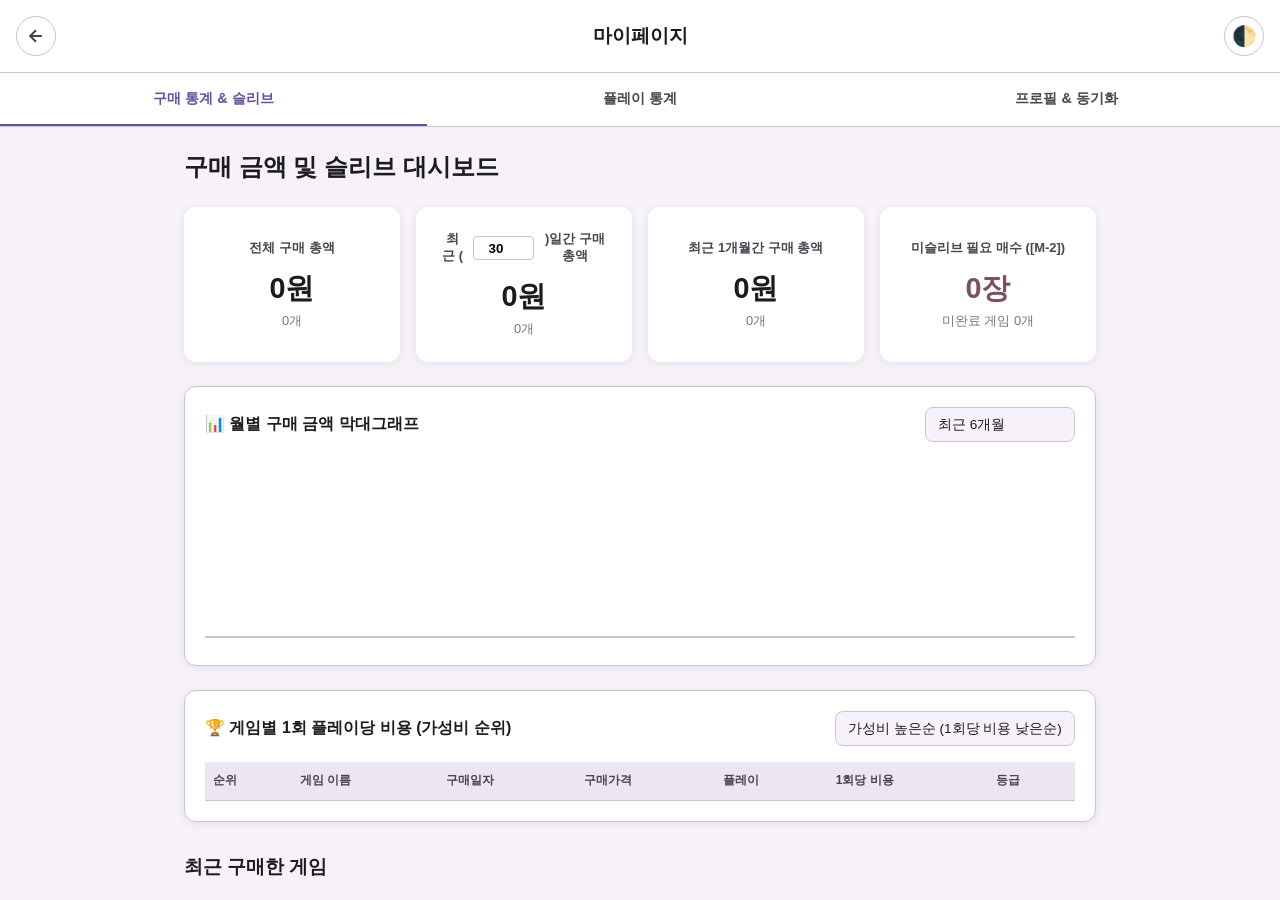
==== commit 566c38d3: "Update mypage.html" ====
--- a/mypage.html
+++ b/mypage.html
@@ -7,46 +7,15 @@
     <link rel="stylesheet" href="style.css?v=19">
     <meta name="theme-color" content="#F7F2FA">
     <style>
-        .mp-custom-panel {
-            background: var(--bg-card);
-            border: 1px solid var(--border-color);
-            border-radius: var(--border-radius);
-            padding: 1.25rem;
-            box-shadow: 0 0.125rem 0.5rem var(--shadow-color);
-            margin-top: 1.5rem;
-        }
-        .mp-panel-head {
-            display: flex;
-            justify-content: space-between;
-            align-items: center;
-            margin-bottom: 1rem;
-            flex-wrap: wrap;
-            gap: 0.5rem;
-        }
+        .mp-custom-panel { background: var(--bg-card); border: 1px solid var(--border-color); border-radius: var(--border-radius); padding: 1.25rem; box-shadow: 0 0.125rem 0.5rem var(--shadow-color); margin-top: 1.5rem; }
+        .mp-panel-head { display: flex; justify-content: space-between; align-items: center; margin-bottom: 1rem; flex-wrap: wrap; gap: 0.5rem; }
         .mp-panel-head h3 { font-size: 1rem; font-weight: 700; margin: 0; }
-        .mp-bar-grid {
-            display: flex;
-            align-items: flex-end;
-            gap: 0.65rem;
-            height: 180px;
-            padding-top: 2rem;
-            border-bottom: 2px solid var(--border-color);
-            overflow-x: auto;
-        }
-        .mp-bar-col {
-            flex: 1;
-            min-width: 50px;
-            height: 100%;
-            display: flex;
-            flex-direction: column;
-            justify-content: flex-end;
-            align-items: center;
-        }
+        .mp-bar-grid { display: flex; align-items: flex-end; gap: 0.65rem; height: 180px; padding-top: 2rem; border-bottom: 2px solid var(--border-color); overflow-x: auto; }
+        .mp-bar-col { flex: 1; min-width: 50px; height: 100%; display: flex; flex-direction: column; justify-content: flex-end; align-items: center; }
         .mp-bar-val { font-size: 0.68rem; font-weight: 700; color: var(--text-primary); margin-bottom: 4px; text-align: center; white-space: nowrap; }
-        .mp-bar-fill { width: 100%; max-width: 40px; background: var(--md-primary); border-radius: 6px 6px 0 0; min-height: 4px; transition: height 0.3s; }
+        .mp-bar-fill { width: 100%; max-width: 40px; background: var(--md-primary); border-radius: 6px 6px 0 0; min-height: 4px; }
         .mp-bar-labels { display: flex; gap: 0.65rem; margin-top: 0.4rem; }
         .mp-bar-label { flex: 1; min-width: 50px; text-align: center; font-size: 0.72rem; color: var(--text-secondary); font-weight: 600; }
-
         .cpp-table-wrap { width: 100%; overflow-x: auto; }
         .cpp-table { width: 100%; border-collapse: collapse; min-width: 540px; font-size: 0.85rem; }
         .cpp-table th, .cpp-table td { padding: 0.65rem 0.5rem; text-align: left; border-bottom: 1px solid var(--border-color); }
@@ -58,41 +27,22 @@
     <div class="mypage-fullscreen-layout">
         <header class="mypage-header">
             <a href="./" class="action-icon-btn" title="책장으로 돌아가기">
-                <svg xmlns="http://www.w3.org/2000/svg" width="20" height="20" viewBox="0 0 24 24" fill="none"
-                    stroke="currentColor" stroke-width="2.5" stroke-linecap="round" stroke-linejoin="round">
-                    <line x1="19" y1="12" x2="5" y2="12"></line>
-                    <polyline points="12 19 5 12 12 5"></polyline>
-                </svg>
+                <svg xmlns="http://www.w3.org/2000/svg" width="20" height="20" viewBox="0 0 24 24" fill="none" stroke="currentColor" stroke-width="2.5"><line x1="19" y1="12" x2="5" y2="12"></line><polyline points="12 19 5 12 12 5"></polyline></svg>
             </a>
             <h1>마이페이지</h1>
-            <div style="display: flex; gap: 0.5rem;">
-                <button id="dark-mode-toggle" class="action-icon-btn" title="다크모드 전환">
-                    <svg class="sun-icon" xmlns="http://www.w3.org/2000/svg" width="20" height="20" viewBox="0 0 24 24"
-                        fill="none" stroke="currentColor" stroke-width="2.5" stroke-linecap="round" stroke-linejoin="round">
-                        <circle cx="12" cy="12" r="5"></circle>
-                        <line x1="12" y1="1" x2="12" y2="3"></line><line x1="12" y1="21" x2="12" y2="23"></line>
-                        <line x1="4.22" y1="4.22" x2="5.64" y2="5.64"></line><line x1="18.36" y1="18.36" x2="19.78" y2="19.78"></line>
-                        <line x1="1" y1="12" x2="3" y2="12"></line><line x1="21" y1="12" x2="23" y2="12"></line>
-                    </svg>
-                    <svg class="moon-icon hidden" xmlns="http://www.w3.org/2000/svg" width="20" height="20"
-                        viewBox="0 0 24 24" fill="none" stroke="currentColor" stroke-width="2.5" stroke-linecap="round" stroke-linejoin="round">
-                        <path d="M21 12.79A9 9 0 1 1 11.21 3 7 7 0 0 0 21 12.79z"></path>
-                    </svg>
-                </button>
-            </div>
+            <button id="dark-mode-toggle" class="action-icon-btn" title="다크모드 전환">🌓</button>
         </header>
 
         <nav class="mypage-tabs">
-            <button class="tab-btn active" data-tab="statistics">구매 통계</button>
+            <button class="tab-btn active" data-tab="statistics">구매 통계 &amp; 슬리브</button>
             <button class="tab-btn" data-tab="playstats">플레이 통계</button>
-            <button class="tab-btn" data-tab="profile">프로필</button>
+            <button class="tab-btn" data-tab="profile">프로필 &amp; 동기화</button>
         </nav>
 
         <main class="mypage-content">
-            <!-- 1. 구매 통계 탭 -->
             <div id="statistics-tab" class="tab-content active">
                 <div class="tab-inner">
-                    <h2 style="margin-bottom: 1.5rem;">구매 금액 통계 대시보드</h2>
+                    <h2 style="margin-bottom: 1.5rem;">구매 금액 및 슬리브 대시보드</h2>
 
                     <div class="stats-cards" style="grid-template-columns: repeat(auto-fit, minmax(190px, 1fr));">
                         <div class="stat-card">
@@ -101,9 +51,7 @@
                             <p class="stat-count" id="total-count">0개</p>
                         </div>
                         <div class="stat-card">
-                            <h3>최근 (<input type="number" id="custom-days" min="1" value="30"
-                                    style="width: 3.8rem; text-align: center; border: 1px solid var(--border-color); border-radius: 0.25rem; padding: 0.2rem; font-weight:700;">)일간 구매 총액
-                            </h3>
+                            <h3>최근 (<input type="number" id="custom-days" min="1" value="30" style="width: 3.8rem; text-align: center; border: 1px solid var(--border-color); border-radius: 0.25rem; padding: 0.2rem; font-weight:700;">)일간 구매 총액</h3>
                             <p class="stat-value" id="custom-period-total">0원</p>
                             <p class="stat-count" id="custom-period-count">0개</p>
                         </div>
@@ -113,9 +61,9 @@
                             <p class="stat-count" id="one-month-count">0개</p>
                         </div>
                         <div class="stat-card">
-                            <h3>이번 달</h3>
-                            <p class="stat-value" id="this-month-total">0원</p>
-                            <p class="stat-count" id="this-month-count">0개</p>
+                            <h3>미슬리브 필요 매수 ([M-2])</h3>
+                            <p class="stat-value" id="sleeve-needed-val" style="color:var(--md-tertiary);">0장</p>
+                            <p class="stat-count" id="sleeve-needed-sub">미완료 게임 0개</p>
                         </div>
                     </div>
 
@@ -133,7 +81,7 @@
                         <div id="mp-bar-labels" class="mp-bar-labels"></div>
                     </div>
 
-                    <!-- 게임별 1회 플레이당 비용 (가성비) 순위 표 -->
+                    <!-- 가성비 순위 표 -->
                     <div class="mp-custom-panel">
                         <div class="mp-panel-head">
                             <h3>🏆 게임별 1회 플레이당 비용 (가성비 순위)</h3>
@@ -166,13 +114,9 @@
                         <h3 style="margin-bottom: 1rem;">최근 구매한 게임</h3>
                         <div id="recent-purchases-list"></div>
                     </div>
-
-                    <!-- 분포 (카테고리/테마/메카닉) — 원본 mypage.js 동일 -->
-                    <div id="purchase-extra" style="margin-top: 1.5rem;"></div>
                 </div>
             </div>
 
-            <!-- 2. 플레이 통계 탭 (원본 mypage.js?v=18 100% 동일) -->
             <div id="playstats-tab" class="tab-content">
                 <div class="tab-inner">
                     <h2 style="margin-bottom: 1.5rem;">플레이 통계</h2>
@@ -182,88 +126,22 @@
                             <p class="stat-value" id="total-plays">0</p>
                             <p class="stat-count" id="total-games-played">0개 게임</p>
                         </div>
-                        <div class="stat-card">
-                            <h3>게임 데이</h3>
-                            <p class="stat-value" id="game-days">0</p>
-                            <p class="stat-count">실제 보드한 날</p>
-                        </div>
-                        <div class="stat-card">
-                            <h3>최근 30일</h3>
-                            <p class="stat-value" id="recent-30-plays">0</p>
-                            <p class="stat-count" id="this-month-plays-sub">이번 달 0회</p>
-                        </div>
-                        <div class="stat-card">
-                            <h3>평균 별점</h3>
-                            <p class="stat-value" id="avg-rating">-</p>
-                            <p class="stat-count" id="avg-rating-sub">별점 0회</p>
-                        </div>
-                    </div>
-
-                    <div style="margin-top: 2rem;">
-                        <h3 style="margin-bottom: 1rem;">가장 많이 플레이한 게임 TOP 10</h3>
-                        <div id="most-played-games-list"></div>
-                    </div>
-
-                    <!-- 추가 통계 (잔디/승률/본전/마라톤/잠자는/타임라인) -->
-                    <div id="playstats-extra" style="margin-top: 1.5rem;"></div>
-
-                    <div style="margin-top: 2rem; text-align: center;">
-                        <a href="./sessions.html" class="filter-sort-btn primary-action-btn"
-                           style="display:inline-block; width:auto; padding: 0.6rem 1.2rem; text-decoration:none;">기록 추가/편집 화면으로 이동</a>
                     </div>
                 </div>
             </div>
 
-            <!-- 3. 프로필 탭 -->
             <div id="profile-tab" class="tab-content">
                 <div class="tab-inner">
                     <div class="form-group">
                         <label for="nickname-input">닉네임</label>
                         <div class="input-group">
                             <input type="text" id="nickname-input" class="filter-input" placeholder="표시될 닉네임 입력">
-                            <button id="save-nickname-btn" class="action-icon-btn" title="닉네임 저장">💾</button>
-                        </div>
-                    </div>
-
-                    <!-- 테마 선택 (Light/System/Dark) -->
-                    <div class="form-group">
-                        <label>테마</label>
-                        <div class="theme-segmented" role="radiogroup" aria-label="테마 선택">
-                            <button type="button" class="theme-segment-btn" data-theme="light"><span>☀️ 라이트</span></button>
-                            <button type="button" class="theme-segment-btn" data-theme="system"><span>💻 시스템</span></button>
-                            <button type="button" class="theme-segment-btn" data-theme="dark"><span>🌙 다크</span></button>
-                        </div>
-                    </div>
-
-                    <!-- 빠른 작업 -->
-                    <div class="form-group">
-                        <label>빠른 작업</label>
-                        <div class="quick-action-list">
-                            <a href="./?openTagManager=1" class="quick-action-item">
-                                <span class="quick-action-icon">🏷️</span>
-                                <span class="quick-action-text">
-                                    <span class="quick-action-title">태그 관리</span>
-                                    <span class="quick-action-sub">태그 생성·수정·삭제</span>
-                                </span>
-                                <span>›</span>
-                            </a>
-                            <a href="./sessions.html?openPlayerBook=1" class="quick-action-item">
-                                <span class="quick-action-icon">👥</span>
-                                <span class="quick-action-text">
-                                    <span class="quick-action-title">주소록 관리</span>
-                                    <span class="quick-action-sub">자주 같이 플레이하는 사람</span>
-                                </span>
-                                <span>›</span>
-                            </a>
-                        </div>
-                    </div>
-
-                    <!-- 클라우드 동기화 및 JSON 백업 섹션 -->
+                            <button id="save-nickname-btn" class="action-icon-btn">💾</button>
+                        </div>
+                    </div>
                     <div class="sync-section">
-                        <h2 class="sync-section-title">☁️ GitHub Gist 동기화 &amp; JSON 백업</h2>
+                        <h2 class="sync-section-title">☁️ JSON 백업 및 동기화</h2>
                         <div class="sync-panel">
-                            <div class="sync-panel-header"><strong>mybgshelf 추출 JSON / 백업 파일 복원</strong></div>
-                            <p class="sync-panel-desc">콘솔에서 추출한 <code>myboardgames_my_data.json</code> 파일을 불러오거나 현재 데이터를 백업합니다.</p>
                             <div style="display:flex; gap:0.5rem; flex-wrap:wrap;">
                                 <label class="filter-sort-btn primary-action-btn" style="width:auto; cursor:pointer; display:inline-block;">
                                     📤 JSON 파일 불러오기
@@ -272,162 +150,50 @@
                                 <button id="export-json-btn" class="filter-sort-btn" style="width:auto;">📥 현재 데이터 JSON 백업</button>
                             </div>
                         </div>
-
-                        <div class="sync-panel">
-                            <div class="sync-panel-header"><strong>GitHub Secret Gist 자동 동기화</strong></div>
-                            <p class="sync-panel-desc">GitHub Token(<code>gist</code> 권한)을 등록하면 PC와 모바일 간 실시간으로 동기화됩니다.</p>
-                            <div class="form-group">
-                                <input type="password" id="gist-token-input" class="filter-input" placeholder="GitHub Token (ghp_...)" style="margin-bottom:0.5rem;">
-                                <div class="sync-input-row">
-                                    <input type="text" id="gist-id-input" class="filter-input" placeholder="Secret Gist ID">
-                                    <button id="create-gist-btn" class="filter-sort-btn" style="width:auto; white-space:nowrap;">✨ 새 Gist 생성</button>
-                                </div>
-                            </div>
-                            <div style="display:flex; gap:0.5rem; flex-wrap:wrap;">
-                                <button id="save-gist-btn" class="filter-sort-btn primary-action-btn" style="width:auto;">설정 저장</button>
-                                <button id="pull-gist-btn" class="filter-sort-btn" style="width:auto;">⬇️ 지금 불러오기</button>
-                                <button id="push-gist-btn" class="filter-sort-btn" style="width:auto;">⬆️ 지금 업로드</button>
-                            </div>
-                        </div>
-                    </div>
-
-                    <div class="danger-zone" style="margin-top: 2.5rem; border-top: 1px solid var(--border-color); padding-top: 1.5rem; text-align: center;">
-                        <button id="reset-data-btn" class="detail-section-btn delete-btn">로컬 데이터 전체 초기화</button>
                     </div>
                 </div>
             </div>
         </main>
     </div>
 
-    <div class="message-container"></div>
-
-    <nav class="mobile-bottom-nav" id="mobile-bottom-nav">
-        <a href="./" class="nav-item" aria-label="책장">
-            <svg xmlns="http://www.w3.org/2000/svg" viewBox="0 0 24 24" fill="none" stroke="currentColor" stroke-width="2"><path d="M2 3h6a4 4 0 0 1 4 4v14a3 3 0 0 0-3-3H2z"></path><path d="M22 3h-6a4 4 0 0 0-4 4v14a3 3 0 0 1 3-3h7z"></path></svg>
-            <span>책장</span>
-        </a>
-        <a href="./sessions.html" class="nav-item" aria-label="게임 기록">
-            <svg xmlns="http://www.w3.org/2000/svg" viewBox="0 0 24 24" fill="none" stroke="currentColor" stroke-width="2"><rect x="3" y="4" width="18" height="18" rx="2" ry="2"></rect><line x1="16" y1="2" x2="16" y2="6"></line><line x1="8" y1="2" x2="8" y2="6"></line><line x1="3" y1="10" x2="21" y2="10"></line></svg>
-            <span>게임 기록</span>
-        </a>
-        <a href="./mypage.html" class="nav-item active" aria-label="마이페이지">
-            <svg xmlns="http://www.w3.org/2000/svg" viewBox="0 0 24 24" fill="none" stroke="currentColor" stroke-width="2"><path d="M20 21v-2a4 4 0 0 0-4-4H8a4 4 0 0 0-4 4v2"></path><circle cx="12" cy="7" r="4"></circle></svg>
-            <span>마이페이지</span>
-        </a>
-    </nav>
-
     <script>
         const GAMES_STORAGE_KEY = "MY_BG_SHELF_DATA_V1";
-        const TAGS_STORAGE_KEY = "MY_BG_TAGS_V1";
         const SESSIONS_STORAGE_KEY = "MY_BG_SESSIONS_V1";
-        const PLAYERS_STORAGE_KEY = "MY_BG_PLAYERS_V1";
-        const GIST_CONFIG_KEY = "MY_BG_GIST_CONFIG_V1";
         const NICKNAME_KEY = "MY_BG_NICKNAME_V1";
-        const GIST_FILENAME = "myboardgames_db.json";
-
-        const $ = (s) => document.querySelector(s);
-        const $$ = (s) => document.querySelectorAll(s);
-
-        let allGames = [];
-        let allPlayRecords = [];
-        let currentSelfName = '나';
-        let _unplayedGames = [];
-        let _sleepingGamesCache = [];
+
+        let games = [];
+        let sessions = [];
 
         document.addEventListener('DOMContentLoaded', () => {
-            initDarkMode();
-            initTabNavigation();
-            loadLocalData();
-
-            $('#custom-days').addEventListener('input', updateStatistics);
+            if (localStorage.getItem('theme') === 'dark') document.body.classList.add('dark-mode');
+            loadData();
+
+            $('#custom-days').addEventListener('input', updateStats);
             $('#month-chart-mode').addEventListener('change', renderMonthlyBarChart);
             $('#cpp-sort-select').addEventListener('change', renderCppTable);
 
+            $('#dark-mode-toggle').onclick = () => {
+                const isDark = document.body.classList.toggle('dark-mode');
+                localStorage.setItem('theme', isDark ? 'dark' : 'light');
+            };
+
+            document.querySelectorAll('.mypage-tabs .tab-btn').forEach(btn => {
+                btn.onclick = () => {
+                    document.querySelectorAll('.mypage-tabs .tab-btn').forEach(b => b.classList.remove('active'));
+                    document.querySelectorAll('.tab-content').forEach(c => c.classList.remove('active'));
+                    btn.classList.add('active');
+                    document.getElementById(`${btn.dataset.tab}-tab`).classList.add('active');
+                };
+            });
+
             $('#nickname-input').value = localStorage.getItem(NICKNAME_KEY) || '나';
             $('#save-nickname-btn').onclick = () => {
-                const v = $('#nickname-input').value.trim() || '나';
-                localStorage.setItem(NICKNAME_KEY, v);
-                currentSelfName = v;
-                showMessage('닉네임이 저장되었습니다.', 'success');
+                localStorage.setItem(NICKNAME_KEY, $('#nickname-input').value.trim() || '나');
+                alert('저장되었습니다.');
             };
 
-            const cfg = JSON.parse(localStorage.getItem(GIST_CONFIG_KEY) || '{}');
-            $('#gist-token-input').value = cfg.token || '';
-            $('#gist-id-input').value = cfg.gistId || '';
-
-            $('#save-gist-btn').onclick = () => {
-                localStorage.setItem(GIST_CONFIG_KEY, JSON.stringify({
-                    token: $('#gist-token-input').value.trim(),
-                    gistId: $('#gist-id-input').value.trim(),
-                    autoSync: true
-                }));
-                showMessage('Gist 설정이 저장되었습니다.', 'success');
-            };
-
-            $('#create-gist-btn').onclick = async () => {
-                const token = $('#gist-token-input').value.trim();
-                if (!token) { showMessage('GitHub Token을 먼저 입력해주세요.', 'error'); return; }
-                const resp = await fetch('https://api.github.com/gists', {
-                    method: 'POST',
-                    headers: { 'Authorization': `Bearer ${token}`, 'Content-Type': 'application/json' },
-                    body: JSON.stringify({
-                        description: 'myboardgames sync db',
-                        public: false,
-                        files: { [GIST_FILENAME]: { content: JSON.stringify({ games: allGames, sessions: allPlayRecords }, null, 2) } }
-                    })
-                });
-                if (resp.ok) {
-                    const data = await resp.json();
-                    $('#gist-id-input').value = data.id;
-                    localStorage.setItem(GIST_CONFIG_KEY, JSON.stringify({ token, gistId: data.id, autoSync: true }));
-                    showMessage('새 Secret Gist 생성 완료!', 'success');
-                } else showMessage('생성 실패: 토큰 권한을 확인하세요.', 'error');
-            };
-
-            $('#pull-gist-btn').onclick = async () => {
-                const c = JSON.parse(localStorage.getItem(GIST_CONFIG_KEY) || '{}');
-                if (!c.token || !c.gistId) { showMessage('Token과 Gist ID를 먼저 저장해주세요.', 'error'); return; }
-                const r = await fetch(`https://api.github.com/gists/${c.gistId}`, { headers: { 'Authorization': `Bearer ${c.token}` } });
-                if (r.ok) {
-                    const d = await r.json();
-                    const f = d.files[GIST_FILENAME] || Object.values(d.files)[0];
-                    const parsed = JSON.parse(f.content);
-                    if (Array.isArray(parsed.games)) localStorage.setItem(GAMES_STORAGE_KEY, JSON.stringify(parsed.games));
-                    if (Array.isArray(parsed.tags)) localStorage.setItem(TAGS_STORAGE_KEY, JSON.stringify(parsed.tags));
-                    if (Array.isArray(parsed.sessions)) localStorage.setItem(SESSIONS_STORAGE_KEY, JSON.stringify(parsed.sessions));
-                    if (Array.isArray(parsed.players)) localStorage.setItem(PLAYERS_STORAGE_KEY, JSON.stringify(parsed.players));
-                    loadLocalData();
-                    showMessage('클라우드에서 최신 데이터를 불러왔습니다!', 'success');
-                }
-            };
-
-            $('#push-gist-btn').onclick = async () => {
-                const c = JSON.parse(localStorage.getItem(GIST_CONFIG_KEY) || '{}');
-                if (!c.token || !c.gistId) { showMessage('Token과 Gist ID를 먼저 저장해주세요.', 'error'); return; }
-                const payload = {
-                    updatedAt: new Date().toISOString(),
-                    games: allGames,
-                    tags: JSON.parse(localStorage.getItem(TAGS_STORAGE_KEY) || '[]'),
-                    sessions: allPlayRecords,
-                    players: JSON.parse(localStorage.getItem(PLAYERS_STORAGE_KEY) || '[]')
-                };
-                const r = await fetch(`https://api.github.com/gists/${c.gistId}`, {
-                    method: 'PATCH',
-                    headers: { 'Authorization': `Bearer ${c.token}`, 'Content-Type': 'application/json' },
-                    body: JSON.stringify({ files: { [GIST_FILENAME]: { content: JSON.stringify(payload, null, 2) } } })
-                });
-                if (r.ok) showMessage('클라우드 업로드 완료!', 'success');
-            };
-
             $('#export-json-btn').onclick = () => {
-                const payload = {
-                    exportedAt: new Date().toISOString(),
-                    games: allGames,
-                    tags: JSON.parse(localStorage.getItem(TAGS_STORAGE_KEY) || '[]'),
-                    sessions: allPlayRecords,
-                    players: JSON.parse(localStorage.getItem(PLAYERS_STORAGE_KEY) || '[]')
-                };
-                const blob = new Blob([JSON.stringify(payload, null, 2)], { type: 'application/json' });
+                const blob = new Blob([JSON.stringify({ games, sessions }, null, 2)], { type: 'application/json' });
                 const a = document.createElement('a');
                 a.href = URL.createObjectURL(blob);
                 a.download = `myboardgames_backup_${new Date().toISOString().slice(0, 10)}.json`;
@@ -443,168 +209,106 @@
                         const parsed = JSON.parse(ev.target.result);
                         const gArr = Array.isArray(parsed) ? parsed : (parsed.games || []);
                         localStorage.setItem(GAMES_STORAGE_KEY, JSON.stringify(gArr));
-                        if (parsed.tags) localStorage.setItem(TAGS_STORAGE_KEY, JSON.stringify(parsed.tags));
                         if (parsed.sessions) localStorage.setItem(SESSIONS_STORAGE_KEY, JSON.stringify(parsed.sessions));
-                        if (parsed.players) localStorage.setItem(PLAYERS_STORAGE_KEY, JSON.stringify(parsed.players));
-                        loadLocalData();
-                        showMessage(`총 ${gArr.length}개의 게임을 복원했습니다!`, 'success');
-                    } catch (err) { showMessage('올바른 JSON 파일이 아닙니다.', 'error'); }
+                        loadData();
+                        alert(`총 ${gArr.length}개 게임을 복원했습니다!`);
+                    } catch (err) { alert('올바른 파일이 아닙니다.'); }
                 };
                 reader.readAsText(file);
             };
-
-            $('#reset-data-btn').onclick = () => {
-                if (!confirm('정말로 모든 로컬 데이터를 초기화할까요?')) return;
-                localStorage.removeItem(GAMES_STORAGE_KEY);
-                localStorage.removeItem(TAGS_STORAGE_KEY);
-                localStorage.removeItem(SESSIONS_STORAGE_KEY);
-                localStorage.removeItem(PLAYERS_STORAGE_KEY);
-                loadLocalData();
-                showMessage('초기화되었습니다.', 'success');
-            };
         });
 
-        function loadLocalData() {
-            allGames = JSON.parse(localStorage.getItem(GAMES_STORAGE_KEY) || '[]');
-            allPlayRecords = JSON.parse(localStorage.getItem(SESSIONS_STORAGE_KEY) || '[]').map(d => ({
-                ...d,
-                date: d.date || d.playDate || null,
-                games: Array.isArray(d.games) ? d.games : (Array.isArray(d.gameResults) ? d.gameResults : [])
-            }));
-            updateStatistics();
-            updatePlayStatistics();
-        }
-
-        /* 테마 시스템 (원본 mypage.js 동일) */
-        function initDarkMode() {
-            const savedTheme = localStorage.getItem('theme') || 'system';
-            applyTheme(savedTheme);
-            updateThemeSegmentedUI(savedTheme);
-            $('#dark-mode-toggle')?.addEventListener('click', () => {
-                const curDark = document.body.classList.contains('dark-mode');
-                setTheme(curDark ? 'light' : 'dark');
-            });
-            $$('.theme-segment-btn').forEach(btn => {
-                btn.addEventListener('click', () => setTheme(btn.dataset.theme));
-            });
-        }
-        function applyTheme(theme) {
-            const isDark = theme === 'dark' ? true : theme === 'light' ? false : window.matchMedia('(prefers-color-scheme: dark)').matches;
-            document.body.classList.toggle('dark-mode', isDark);
-            $('#dark-mode-toggle .sun-icon')?.classList.toggle('hidden', isDark);
-            $('#dark-mode-toggle .moon-icon')?.classList.toggle('hidden', !isDark);
-        }
-        function setTheme(theme) {
-            localStorage.setItem('theme', theme);
-            applyTheme(theme);
-            updateThemeSegmentedUI(theme);
-        }
-        function updateThemeSegmentedUI(theme) {
-            $$('.theme-segment-btn').forEach(btn => btn.classList.toggle('active', btn.dataset.theme === theme));
-        }
-
-        function initTabNavigation() {
-            $$('.tab-btn').forEach(btn => {
-                btn.addEventListener('click', () => {
-                    const tabId = btn.dataset.tab;
-                    $$('.tab-btn').forEach(b => b.classList.toggle('active', b.dataset.tab === tabId));
-                    $$('.tab-content').forEach(c => c.classList.remove('active'));
-                    $(`#${tabId}-tab`).classList.add('active');
-                    if (tabId === 'statistics') updateStatistics();
-                    if (tabId === 'playstats') updatePlayStatistics();
-                });
-            });
-        }
-
-        /* =========================================================
-           구매 금액 통계 + 월별 막대그래프 + 가성비 순위표 + 분포
-           ========================================================= */
-        function parsePrice(priceStr) {
-            if (!priceStr) return 0;
-            return parseInt(String(priceStr).replace(/[^0-9]/g, ''), 10) || 0;
-        }
-        function formatPrice(price) { return price.toLocaleString('ko-KR') + '원'; }
-        function parseDate(dateStr) {
-            if (!dateStr) return null;
-            const s = String(dateStr).trim();
-            const digits = s.replace(/[^0-9]/g, '');
-            if (digits.length === 8) {
-                return new Date(parseInt(digits.slice(0, 4), 10), parseInt(digits.slice(4, 6), 10) - 1, parseInt(digits.slice(6, 8), 10));
-            }
-            const d = new Date(s);
+        function loadData() {
+            games = JSON.parse(localStorage.getItem(GAMES_STORAGE_KEY) || '[]');
+            sessions = JSON.parse(localStorage.getItem(SESSIONS_STORAGE_KEY) || '[]');
+            updateStats();
+        }
+
+        function parsePrice(g) {
+            const raw = (g.customFields && g.customFields['구매가격']) ?? g.purchasePrice ?? 0;
+            return parseInt(String(raw).replace(/[^0-9]/g, ''), 10) || 0;
+        }
+        function parseDateYMD(g) {
+            const raw = (g.customFields && g.customFields['구매일자']) || g.purchaseDate || '';
+            return String(raw).trim().slice(0, 10);
+        }
+        function formatPrice(p) { return p.toLocaleString('ko-KR') + '원'; }
+        function parseDate(s) {
+            if (!s) return null;
+            const d = new Date(String(s).trim());
             return isNaN(d.getTime()) ? null : d;
         }
 
-        function updateStatistics() {
+        function updateStats() {
             const now = new Date();
             const thisMonthStart = new Date(now.getFullYear(), now.getMonth(), 1);
             const customDays = parseInt($('#custom-days').value, 10) || 30;
             const customPeriodStart = new Date(now.getFullYear(), now.getMonth(), now.getDate() - (customDays - 1));
             const oneMonthStart = new Date(now.getFullYear(), now.getMonth() - 1, now.getDate());
 
-            let thisMonthTotal = 0, thisMonthCount = 0;
             let totalSpent = 0, totalCount = 0;
-            let customPeriodTotal = 0, customPeriodCount = 0;
-            let oneMonthTotal = 0, oneMonthCount = 0;
+            let customSpent = 0, customCount = 0;
+            let oneMonthSpent = 0, oneMonthCount = 0;
+            let unplayedSleeveCount = 0, unplayedSleeveGames = 0;
             const recentPurchases = [];
 
-            allGames.forEach(game => {
-                const priceStr = game.customFields?.['구매가격'] ?? game.purchasePrice;
-                const dateStr = game.customFields?.['구매일자'] ?? game.purchaseDate;
-                const price = parsePrice(priceStr);
-                if (price === 0) return;
-
-                totalSpent += price;
-                totalCount++;
-
-                if (dateStr) {
-                    const purchaseDate = parseDate(dateStr);
-                    if (purchaseDate) {
-                        if (purchaseDate >= thisMonthStart) { thisMonthTotal += price; thisMonthCount++; }
-                        if (purchaseDate >= customPeriodStart) { customPeriodTotal += price; customPeriodCount++; }
-                        if (purchaseDate >= oneMonthStart) { oneMonthTotal += price; oneMonthCount++; }
-                        recentPurchases.push({
-                            name: game.customFields?.['게임 이름'] || game.name,
-                            date: purchaseDate,
-                            price
-                        });
+            games.forEach(g => {
+                const price = parsePrice(g);
+                const dStr = parseDateYMD(g);
+                if (price > 0) { totalSpent += price; totalCount++; }
+
+                // [M-2] 미슬리브 필요 매수 계산
+                const isSleeveDone = g.customFields && (g.customFields['슬리브'] === 'O' || g.customFields['슬리브'] === 'true');
+                if (!isSleeveDone) {
+                    const cnt = parseInt(g.sleeveCount, 10) || 0;
+                    if (cnt > 0) {
+                        unplayedSleeveCount += cnt;
+                        unplayedSleeveGames++;
                     }
                 }
-            });
-
-            $('#this-month-total').textContent = formatPrice(thisMonthTotal);
-            $('#this-month-count').textContent = `${thisMonthCount}개`;
+
+                if (dStr) {
+                    const dt = parseDate(dStr);
+                    if (dt) {
+                        if (dt >= customPeriodStart) { customSpent += price; customCount++; }
+                        if (dt >= oneMonthStart) { oneMonthSpent += price; oneMonthCount++; }
+                        recentPurchases.push({ name: g.customFields?.['게임 이름'] || g.name, date: dt, price });
+                    }
+                }
+            });
+
             $('#total-spent').textContent = formatPrice(totalSpent);
-            $('#total-count').textContent = `${totalCount}개`;
-            $('#custom-period-total').textContent = formatPrice(customPeriodTotal);
-            $('#custom-period-count').textContent = `${customPeriodCount}개`;
-            $('#one-month-total').textContent = formatPrice(oneMonthTotal);
+            $('#total-count').textContent = `${totalCount}개 게임`;
+            $('#custom-period-total').textContent = formatPrice(customSpent);
+            $('#custom-period-count').textContent = `${customCount}개`;
+            $('#one-month-total').textContent = formatPrice(oneMonthSpent);
             $('#one-month-count').textContent = `${oneMonthCount}개`;
 
+            $('#sleeve-needed-val').textContent = `${unplayedSleeveCount.toLocaleString()}장`;
+            $('#sleeve-needed-sub').textContent = `미완료 게임 ${unplayedSleeveGames}개 책장 기준`;
+
             recentPurchases.sort((a, b) => b.date - a.date);
-            const recentBox = $('#recent-purchases-list');
-            recentBox.innerHTML = recentPurchases.length === 0
+            $('#recent-purchases-list').innerHTML = recentPurchases.length === 0
                 ? '<div class="empty-message">구매 기록이 없습니다.</div>'
-                : recentPurchases.slice(0, 10).map(item => `
+                : recentPurchases.slice(0, 10).map(i => `
                     <div class="purchase-item">
                         <div>
-                            <div class="purchase-item-name">${_statEsc(item.name)}</div>
-                            <div class="purchase-item-date">${item.date.toLocaleDateString('ko-KR')}</div>
-                        </div>
-                        <div class="purchase-item-price">${formatPrice(item.price)}</div>
+                            <div class="purchase-item-name">${escapeHtmlSafe(i.name)}</div>
+                            <div class="purchase-item-date">${i.date.toLocaleDateString('ko-KR')}</div>
+                        </div>
+                        <div class="purchase-item-price">${formatPrice(i.price)}</div>
                     </div>`).join('');
 
             renderMonthlyBarChart();
             renderCppTable();
-            renderPurchaseDistributions();
         }
 
         function renderMonthlyBarChart() {
             const mode = $('#month-chart-mode').value;
             const monthMap = {};
-            allGames.forEach(g => {
-                const price = parsePrice(g.customFields?.['구매가격'] ?? g.purchasePrice);
-                const d = parseDate(g.customFields?.['구매일자'] ?? g.purchaseDate);
+            games.forEach(g => {
+                const price = parsePrice(g);
+                const d = parseDate(parseDateYMD(g));
                 if (d && price > 0) {
                     const ym = `${d.getFullYear()}-${String(d.getMonth() + 1).padStart(2, '0')}`;
                     if (!monthMap[ym]) monthMap[ym] = { amount: 0, count: 0 };
@@ -645,7 +349,7 @@
 
         function getPlaysByGameMap() {
             const map = new Map();
-            allPlayRecords.forEach(s => {
+            sessions.forEach(s => {
                 (s.games || []).forEach(g => {
                     const cnt = Math.max((g.rounds || []).length, 1);
                     if (g.gameId) map.set(g.gameId, (map.get(g.gameId) || 0) + cnt);
@@ -659,11 +363,10 @@
             const sortBy = $('#cpp-sort-select').value;
             const playsMap = getPlaysByGameMap();
 
-            const list = allGames.map(g => {
-                const name = _statGameName(g);
-                const price = parsePrice(g.customFields?.['구매가격'] ?? g.purchasePrice);
-                const d = parseDate(g.customFields?.['구매일자'] ?? g.purchaseDate);
-                const pDate = d ? `${d.getFullYear()}-${String(d.getMonth() + 1).padStart(2, '0')}-${String(d.getDate()).padStart(2, '0')}` : '-';
+            const list = games.map(g => {
+                const name = g.customFields?.['게임 이름'] || g.name;
+                const price = parsePrice(g);
+                const pDate = parseDateYMD(g) || '-';
                 const plays = Math.max(Number(g.plays) || 0, playsMap.get(g.id) || 0, playsMap.get(name) || 0);
                 const cpp = plays > 0 ? Math.round(price / plays) : Infinity;
                 return { name, price, pDate, plays, cpp };
@@ -693,7 +396,7 @@
                 return `
                     <tr>
                         <td><strong>${i + 1}</strong></td>
-                        <td><strong>${_statEsc(g.name)}</strong></td>
+                        <td><strong>${escapeHtmlSafe(g.name)}</strong></td>
                         <td>${g.pDate}</td>
                         <td>${g.price.toLocaleString()}원</td>
                         <td>${g.plays}회</td>
@@ -703,333 +406,11 @@
             }).join('') || '<tr><td colspan="7" style="text-align:center;">게임이 없습니다.</td></tr>';
         }
 
-        /* =========================================================
-           원본 mypage.js?v=18 통계 보강 로직 100% 이식
-           ========================================================= */
-        function _statGameName(g) { return (g.customFields && g.customFields['게임 이름']) || g.name || '게임'; }
-        function _statGameThumb(g) { return (g.customFields && g.customFields['대표 이미지']) || g.thumbnail || g.image || ''; }
-        function _statEsc(s) {
-            if (s == null) return '';
-            return String(s).replace(/[&<>"']/g, c => ({ '&': '&amp;', '<': '&lt;', '>': '&gt;', '"': '&quot;', "'": '&#39;' }[c]));
-        }
-        function _statFormatWon(v) {
-            if (v >= 10000) return `${(v / 10000).toFixed(1)}만원`;
-            return `${v.toLocaleString('ko-KR')}원`;
-        }
-        function _statRecordDate(record) {
-            const raw = record.date || record.playDate;
-            if (!raw) return null;
-            if (raw instanceof Date) return raw;
-            if (typeof raw === 'string') { const d = new Date(raw); return isNaN(d.getTime()) ? null : d; }
-            if (typeof raw.seconds === 'number') return new Date(raw.seconds * 1000);
-            if (typeof raw._seconds === 'number') return new Date(raw._seconds * 1000);
-            return null;
-        }
-
-        function _topDistSection(title, map, total, unit) {
-            const entries = Array.from(map.entries()).sort((a, b) => b[1] - a[1]).slice(0, 5);
-            if (entries.length === 0) return '';
-            const max = entries[0][1];
-            return `
-                <section class="r-card">
-                    <h3 class="r-card-title">${_statEsc(title)}</h3>
-                    <div class="r-toplist">
-                        ${entries.map(([key, val], i) => {
-                            const pct = total > 0 ? Math.round(val / total * 100) : 0;
-                            const ratio = max > 0 ? val / max * 100 : 0;
-                            return `
-                                <div class="r-toplist-row">
-                                    <div class="r-toplist-head">
-                                        <div class="r-rank ${i < 3 ? 'r-rank-top' : ''}">${i + 1}</div>
-                                        <div class="r-toplist-name">${_statEsc(key)}</div>
-                                        <div class="r-toplist-meta">${val}${unit} · <strong>${pct}%</strong></div>
-                                    </div>
-                                    <div class="r-toplist-bar"><span style="width:${ratio}%"></span></div>
-                                </div>`;
-                        }).join('')}
-                    </div>
-                </section>`;
-        }
-
-        function renderPurchaseDistributions() {
-            const root = $('#purchase-extra');
-            if (!root) return;
-            if (allGames.length === 0) { root.innerHTML = ''; return; }
-            const cat = new Map(), the = new Map(), mec = new Map();
-            let n = 0;
-            for (const g of allGames) {
-                n++;
-                for (const c of (g.categories || [])) if (c) cat.set(c, (cat.get(c) || 0) + 1);
-                for (const t of (g.themes || [])) if (t) the.set(t, (the.get(t) || 0) + 1);
-                for (const m of (g.mechanics || [])) if (m) mec.set(m, (mec.get(m) || 0) + 1);
-            }
-            const sections = [];
-            if (cat.size > 0) sections.push(_topDistSection('카테고리 분포', cat, n, '개'));
-            if (the.size > 0) sections.push(_topDistSection('테마 분포', the, n, '개'));
-            if (mec.size > 0) sections.push(_topDistSection('메카닉 분포', mec, n, '개'));
-            root.innerHTML = sections.join('');
-        }
-
-        function updatePlayStatistics() {
-            const now = new Date();
-            const thisMonthStart = new Date(now.getFullYear(), now.getMonth(), 1);
-            const today = new Date(now.getFullYear(), now.getMonth(), now.getDate());
-            const thirtyDaysAgo = new Date(today);
-            thirtyDaysAgo.setDate(today.getDate() - 29);
-
-            let totalPlays = 0;
-            const gamesPlayed = new Set();
-            let thisMonthPlays = 0, recent30Plays = 0, ratingSum = 0, ratingCount = 0;
-            const playDays = new Set();
-            const gamePlayCounts = {};
-
-            allPlayRecords.forEach(record => {
-                const games = record.games || [];
-                const recordDate = _statRecordDate(record);
-                if (recordDate) {
-                    playDays.add(new Date(recordDate.getFullYear(), recordDate.getMonth(), recordDate.getDate()).getTime());
-                }
-                if (typeof record.rating === 'number' && record.rating >= 1 && record.rating <= 5) {
-                    ratingSum += record.rating;
-                    ratingCount++;
-                }
-                games.forEach(game => {
-                    const gameName = game.gameName;
-                    if (!gameName) return;
-                    const playCount = (game.rounds || []).length || 1;
-                    totalPlays += playCount;
-                    gamesPlayed.add(gameName);
-                    if (recordDate && recordDate >= thisMonthStart) thisMonthPlays += playCount;
-                    if (recordDate && recordDate >= thirtyDaysAgo) recent30Plays += playCount;
-                    gamePlayCounts[gameName] = (gamePlayCounts[gameName] || 0) + playCount;
-                });
-            });
-
-            $('#total-plays').textContent = totalPlays;
-            $('#total-games-played').textContent = `${gamesPlayed.size}개 게임`;
-            $('#game-days').textContent = playDays.size;
-            $('#recent-30-plays').textContent = recent30Plays;
-            $('#this-month-plays-sub').textContent = `이번 달 ${thisMonthPlays}회`;
-            $('#avg-rating').textContent = ratingCount > 0 ? (ratingSum / ratingCount).toFixed(1) : '-';
-            $('#avg-rating-sub').textContent = `별점 ${ratingCount}회`;
-
-            const sortedGames = Object.entries(gamePlayCounts).sort((a, b) => b[1] - a[1]).slice(0, 10);
-            $('#most-played-games-list').innerHTML = sortedGames.length === 0
-                ? '<div class="empty-message">아직 플레이 기록이 없습니다.</div>'
-                : sortedGames.map(([gameName, count], idx) => `
-                    <div class="purchase-item">
-                        <div style="display: flex; align-items: center; gap: 1rem;">
-                            <div style="font-size: 1.5em; font-weight: 700; color: var(--text-light); min-width: 2rem;">${idx + 1}</div>
-                            <div class="purchase-item-name">${_statEsc(gameName)}</div>
-                        </div>
-                        <div class="purchase-item-price">${count}회</div>
-                    </div>`).join('');
-
-            renderPlayExtraSections();
-        }
-
-        function renderPlayExtraSections() {
-            const root = $('#playstats-extra');
-            if (!root) return;
-            const now = new Date();
-            const today = new Date(now.getFullYear(), now.getMonth(), now.getDate());
-            const thirtyDaysAgo = new Date(today);
-            thirtyDaysAgo.setDate(today.getDate() - 29);
-
-            const playsByDay = new Map(), playsByGameId = new Map(), playsByPartner = new Map();
-            const lastPlayedByGame = new Map(), winRoundsByPlayer = new Map(), totalRoundsByPlayer = new Map(), distinctByDay = new Map();
-            let firstPlayDate = null, lastPlayDate = null;
-
-            for (const s of allPlayRecords) {
-                const d = _statRecordDate(s);
-                if (!d) continue;
-                const dayKey = new Date(d.getFullYear(), d.getMonth(), d.getDate()).getTime();
-                if (!firstPlayDate || d < firstPlayDate) firstPlayDate = d;
-                if (!lastPlayDate || d > lastPlayDate) lastPlayDate = d;
-                if (!distinctByDay.has(dayKey)) distinctByDay.set(dayKey, new Set());
-                const distinctSet = distinctByDay.get(dayKey);
-
-                const players = Array.isArray(s.players) ? s.players : [];
-                for (const p of players) if (p) playsByPartner.set(p, (playsByPartner.get(p) || 0) + 1);
-
-                let dayCount = 0;
-                for (const g of (s.games || [])) {
-                    const rounds = Array.isArray(g.rounds) ? g.rounds : [];
-                    const cnt = rounds.length || 1;
-                    dayCount += cnt;
-                    const key = g.gameId || g.gameName;
-                    playsByGameId.set(key, (playsByGameId.get(key) || 0) + cnt);
-                    distinctSet.add(key);
-                    const cur = lastPlayedByGame.get(key);
-                    if (!cur || d > cur) lastPlayedByGame.set(key, d);
-
-                    for (const r of rounds) {
-                        const winners = Array.isArray(r.winners) && r.winners.length ? r.winners : (r.winner ? [r.winner] : []);
-                        if (winners.length === 0) continue;
-                        for (const p of players) {
-                            if (!p) continue;
-                            totalRoundsByPlayer.set(p, (totalRoundsByPlayer.get(p) || 0) + 1);
-                            if (winners.includes(p)) winRoundsByPlayer.set(p, (winRoundsByPlayer.get(p) || 0) + 1);
-                        }
-                    }
-                }
-                playsByDay.set(dayKey, (playsByDay.get(dayKey) || 0) + dayCount);
-            }
-
-            let recent30 = 0;
-            for (const [k, v] of playsByDay.entries()) if (k >= thirtyDaysAgo.getTime()) recent30 += v;
-
-            const sections = [];
-            sections.push(_renderGrass30(playsByDay, today, recent30));
-
-            // 자주 함께하는 사람
-            const sortedPartners = Array.from(playsByPartner.entries()).filter(([n]) => n && n !== currentSelfName).sort((a, b) => b[1] - a[1]).slice(0, 5);
-            if (sortedPartners.length > 0) {
-                sections.push(`
-                    <section class="r-card">
-                        <h3 class="r-card-title">자주 함께하는 사람</h3>
-                        <div class="r-list">
-                            ${sortedPartners.map(([n, c], i) => `
-                                <div class="r-list-row">
-                                    <div class="r-rank ${i < 3 ? 'r-rank-top' : ''}">${i + 1}</div>
-                                    <div class="r-list-name">${_statEsc(n)}</div>
-                                    <div class="r-list-trailing">${c}회</div>
-                                </div>`).join('')}
-                        </div>
-                    </section>`);
-            }
-
-            // 승률 랭킹
-            const winEntries = Array.from(totalRoundsByPlayer.entries())
-                .filter(([, t]) => t >= 3)
-                .map(([n, total]) => ({ name: n, wins: winRoundsByPlayer.get(n) || 0, total, rate: (winRoundsByPlayer.get(n) || 0) / total }))
-                .sort((a, b) => b.rate - a.rate).slice(0, 8);
-            if (winEntries.length > 0) {
-                const maxRate = winEntries[0].rate;
-                sections.push(`
-                    <section class="r-card">
-                        <h3 class="r-card-title">승률 랭킹</h3>
-                        <div class="r-toplist">
-                            ${winEntries.map((e, i) => `
-                                <div class="r-toplist-row">
-                                    <div class="r-toplist-head">
-                                        <div class="r-rank ${i < 3 ? 'r-rank-top' : ''}">${i + 1}</div>
-                                        <div class="r-toplist-name">${_statEsc(e.name)}</div>
-                                        <div class="r-toplist-meta"><strong style="color:var(--md-primary)">${Math.round(e.rate * 100)}%</strong> (${e.wins}/${e.total})</div>
-                                    </div>
-                                    <div class="r-toplist-bar"><span style="width:${maxRate > 0 ? (e.rate / maxRate) * 100 : 0}%"></span></div>
-                                </div>`).join('')}
-                        </div>
-                    </section>`);
-            }
-
-            // 아직 안 해본 게임
-            _unplayedGames = allGames.filter(g => !playsByGameId.has(g.id) && !playsByGameId.has(_statGameName(g)));
-            if (_unplayedGames.length > 0) {
-                sections.push(`
-                    <article class="r-highlight info-card-clickable" data-list-type="unplayed" style="--accent:#475569; background:#4755691a; border-color:#47556959; cursor:pointer;">
-                        <div class="r-highlight-head">
-                            <div class="r-highlight-icon" style="background:#47556933">📚</div>
-                            <h3 class="r-highlight-title" style="color:#475569">아직 안 해본 게임</h3>
-                            <div class="r-highlight-big" style="color:#475569">${_unplayedGames.length}개</div>
-                        </div>
-                        <p class="r-highlight-body">책장에 있지만 플레이 기록이 없어요. 탭하면 목록을 확인할 수 있어요.</p>
-                    </article>`);
-            }
-
-            // 타임라인
-            if (firstPlayDate && lastPlayDate) {
-                const firstDay = new Date(firstPlayDate.getFullYear(), firstPlayDate.getMonth(), firstPlayDate.getDate());
-                const days = Math.floor((today - firstDay) / 86400000) + 1;
-                sections.push(`
-                    <article class="r-highlight" style="--accent:#6366f1; background:#6366f11a; border-color:#6366f159">
-                        <div class="r-highlight-head">
-                            <div class="r-highlight-icon" style="background:#6366f133">🕰️</div>
-                            <h3 class="r-highlight-title" style="color:#6366f1">게임 인생 타임라인</h3>
-                            <div class="r-highlight-big" style="color:#6366f1">${days}일째</div>
-                        </div>
-                        <p class="r-highlight-body">첫 기록: ${firstPlayDate.toLocaleDateString('ko-KR')}<br>최근 기록: ${lastPlayDate.toLocaleDateString('ko-KR')}</p>
-                    </article>`);
-            }
-
-            root.innerHTML = sections.join('');
-            root.querySelectorAll('.info-card-clickable').forEach(card => {
-                card.onclick = () => {
-                    if (card.dataset.listType === 'unplayed') {
-                        _openGameListSheet('아직 안 해본 게임', _unplayedGames.map(g => ({ name: _statGameName(g), thumb: _statGameThumb(g) })));
-                    }
-                };
-            });
-        }
-
-        function _renderGrass30(playsByDay, today, recent30) {
-            const start = new Date(today);
-            start.setDate(today.getDate() - 29);
-            const cells = [];
-            for (let i = 0; i < start.getDay(); i++) cells.push(null);
-            for (let i = 0; i < 30; i++) {
-                const d = new Date(start);
-                d.setDate(start.getDate() + i);
-                cells.push(d);
-            }
-            while (cells.length % 7 !== 0) cells.push(null);
-            let max = 0;
-            for (const v of playsByDay.values()) if (v > max) max = v;
-            return `
-                <section class="r-card">
-                    <h3 class="r-card-title">최근 30일 잔디 <span style="font-weight:normal; font-size:0.7rem; color:var(--md-on-surface-variant); margin-left:0.5rem;">${recent30}판</span></h3>
-                    <div class="r-calendar">
-                        <div class="r-calendar-head">${['일','월','화','수','목','금','토'].map(l => `<div class="r-calendar-label">${l}</div>`).join('')}</div>
-                        <div class="r-calendar-grid">
-                            ${cells.map(d => {
-                                if (!d) return '<div class="r-calendar-cell r-calendar-cell-empty"></div>';
-                                const k = new Date(d.getFullYear(), d.getMonth(), d.getDate()).getTime();
-                                const c = playsByDay.get(k) || 0;
-                                const cls = c > 0 ? `r-calendar-cell r-calendar-cell-filled int-${Math.min(4, Math.ceil((c / max) * 4))}` : 'r-calendar-cell';
-                                return `<div class="${cls}">${d.getDate()}</div>`;
-                            }).join('')}
-                        </div>
-                    </div>
-                </section>`;
-        }
-
-        function _openGameListSheet(title, items) {
-            const existing = $('.mypage-game-list-sheet');
-            if (existing) existing.remove();
-            const sheet = document.createElement('div');
-            sheet.className = 'history-sheet mypage-game-list-sheet';
-            sheet.innerHTML = `
-                <div class="history-sheet-backdrop"></div>
-                <div class="history-sheet-panel">
-                    <div class="history-sheet-handle"></div>
-                    <div class="history-sheet-header">
-                        <h2>${_statEsc(title)} (${items.length}개)</h2>
-                        <button class="action-icon-btn" data-close>&times;</button>
-                    </div>
-                    <div class="history-sheet-body">
-                        <div class="r-list">
-                            ${items.map(it => `
-                                <div class="r-list-row" style="padding:0.5rem 0;">
-                                    ${it.thumb ? `<img class="r-list-thumb" src="${_statEsc(it.thumb)}" style="width:2.5rem;height:2.5rem;">` : '<div class="r-list-thumb r-list-thumb-empty" style="width:2.5rem;height:2.5rem;"></div>'}
-                                    <div class="r-list-name">${_statEsc(it.name)}</div>
-                                </div>`).join('')}
-                        </div>
-                    </div>
-                </div>`;
-            document.body.appendChild(sheet);
-            const close = () => sheet.remove();
-            sheet.querySelector('[data-close]').onclick = close;
-            sheet.querySelector('.history-sheet-backdrop').onclick = close;
-        }
-
-        function showMessage(msg, type = 'success') {
-            const box = $('.message-container');
-            if (!box) return;
-            const el = document.createElement('div');
-            el.className = `message ${type}`;
-            el.textContent = msg;
-            box.appendChild(el);
-            setTimeout(() => el.remove(), 3000);
+        function escapeHtmlSafe(str) {
+            if (str == null) return '';
+            const div = document.createElement('div');
+            div.textContent = String(str);
+            return div.innerHTML;
         }
     </script>
 </body>
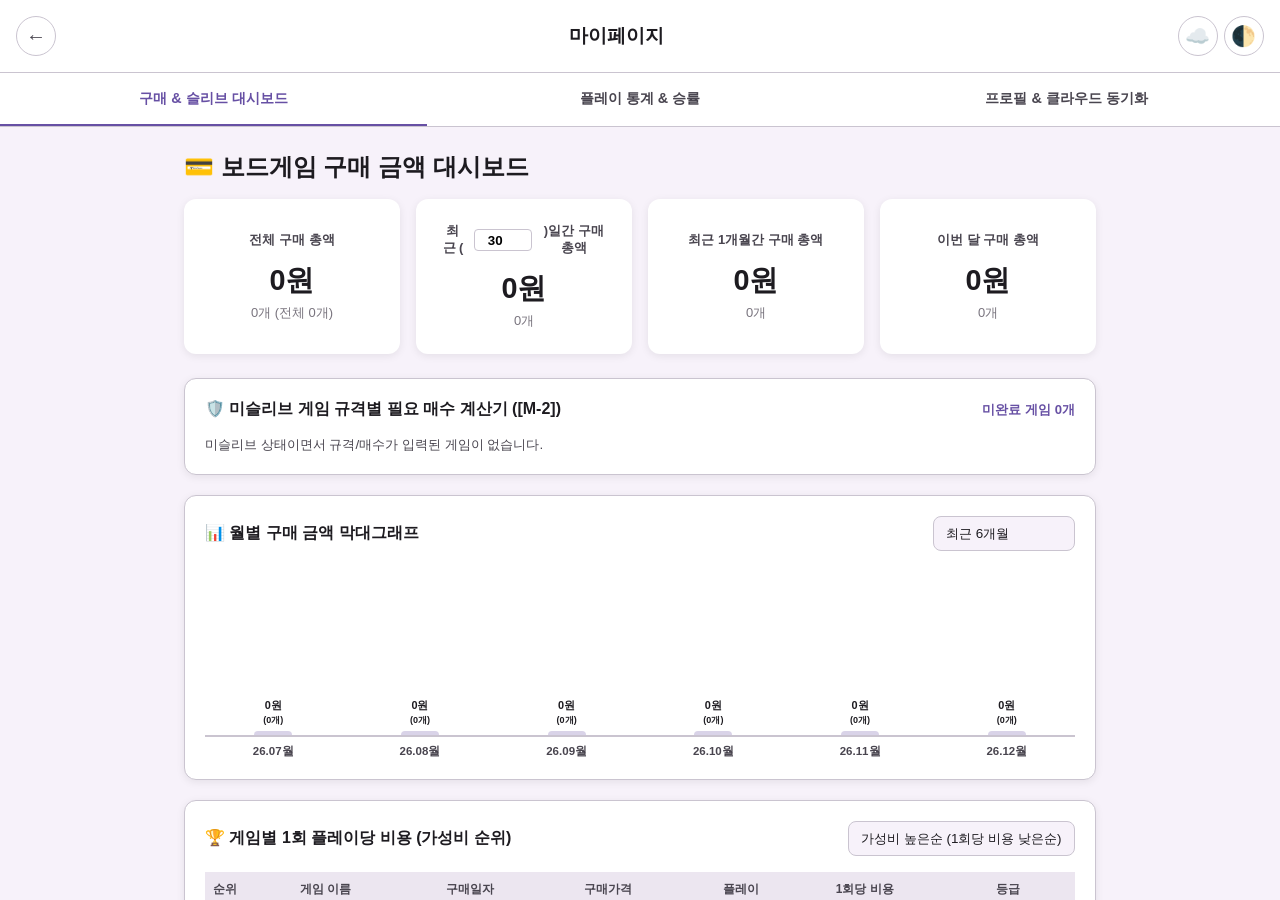
==== commit 3412a991: "Update mypage.html" ====
--- a/mypage.html
+++ b/mypage.html
@@ -7,51 +7,63 @@
     <link rel="stylesheet" href="style.css?v=19">
     <meta name="theme-color" content="#F7F2FA">
     <style>
-        .mp-custom-panel { background: var(--bg-card); border: 1px solid var(--border-color); border-radius: var(--border-radius); padding: 1.25rem; box-shadow: 0 0.125rem 0.5rem var(--shadow-color); margin-top: 1.5rem; }
+        .mp-custom-panel { background: var(--bg-card); border: 1px solid var(--border-color); border-radius: var(--border-radius, 12px); padding: 1.25rem; box-shadow: 0 0.125rem 0.5rem var(--shadow-color); margin-top: 1.25rem; }
         .mp-panel-head { display: flex; justify-content: space-between; align-items: center; margin-bottom: 1rem; flex-wrap: wrap; gap: 0.5rem; }
         .mp-panel-head h3 { font-size: 1rem; font-weight: 700; margin: 0; }
-        .mp-bar-grid { display: flex; align-items: flex-end; gap: 0.65rem; height: 180px; padding-top: 2rem; border-bottom: 2px solid var(--border-color); overflow-x: auto; }
+        .mp-bar-grid { display: flex; align-items: flex-end; gap: 0.65rem; height: 170px; padding-top: 2rem; border-bottom: 2px solid var(--border-color); overflow-x: auto; }
         .mp-bar-col { flex: 1; min-width: 50px; height: 100%; display: flex; flex-direction: column; justify-content: flex-end; align-items: center; }
         .mp-bar-val { font-size: 0.68rem; font-weight: 700; color: var(--text-primary); margin-bottom: 4px; text-align: center; white-space: nowrap; }
-        .mp-bar-fill { width: 100%; max-width: 40px; background: var(--md-primary); border-radius: 6px 6px 0 0; min-height: 4px; }
-        .mp-bar-labels { display: flex; gap: 0.65rem; margin-top: 0.4rem; }
+        .mp-bar-fill { width: 100%; max-width: 38px; background: var(--md-primary); border-radius: 6px 6px 0 0; min-height: 4px; }
+        .mp-bar-labels { display: flex; gap: 0.65rem; margin-top: 0.4rem; overflow-x: auto; }
         .mp-bar-label { flex: 1; min-width: 50px; text-align: center; font-size: 0.72rem; color: var(--text-secondary); font-weight: 600; }
-        .cpp-table-wrap { width: 100%; overflow-x: auto; }
-        .cpp-table { width: 100%; border-collapse: collapse; min-width: 540px; font-size: 0.85rem; }
-        .cpp-table th, .cpp-table td { padding: 0.65rem 0.5rem; text-align: left; border-bottom: 1px solid var(--border-color); }
-        .cpp-table th { color: var(--text-secondary); font-size: 0.75rem; background: var(--bg-secondary); }
-        .cpp-badge { padding: 0.2rem 0.5rem; border-radius: 999px; font-size: 0.7rem; font-weight: 700; }
+
+        .cpp-table-wrap { width: 100%; overflow-x: auto; max-height: 420px; overflow-y: auto; }
+        .cpp-table { width: 100%; border-collapse: collapse; min-width: 520px; font-size: 0.84rem; }
+        .cpp-table th, .cpp-table td { padding: 0.6rem 0.5rem; text-align: left; border-bottom: 1px solid var(--border-color); }
+        .cpp-table th { color: var(--text-secondary); font-size: 0.75rem; background: var(--bg-secondary); position: sticky; top: 0; }
+        .cpp-badge { padding: 0.2rem 0.5rem; border-radius: 999px; font-size: 0.7rem; font-weight: 700; white-space: nowrap; }
+
+        /* 분포 바 & 30일 잔디 */
+        .dist-row { display: flex; align-items: center; gap: 0.5rem; margin-bottom: 0.45rem; font-size: 0.82rem; }
+        .dist-label { width: 110px; overflow: hidden; text-overflow: ellipsis; white-space: nowrap; font-weight: 600; flex-shrink: 0; }
+        .dist-track { flex: 1; height: 10px; background: var(--bg-secondary); border-radius: 99px; overflow: hidden; }
+        .dist-fill { height: 100%; background: var(--md-primary); border-radius: 99px; }
+        .grass-grid { display: grid; grid-template-columns: repeat(10, 1fr); gap: 6px; margin-top: 0.5rem; }
+        .grass-cell { padding: 0.4rem 0.2rem; border-radius: 6px; text-align: center; font-size: 0.7rem; background: var(--bg-secondary); color: var(--text-secondary); }
+        .grass-cell.active-1 { background: #d8b4fe; color: #3b0764; font-weight: 700; }
+        .grass-cell.active-2 { background: #7e22ce; color: #fff; font-weight: 800; }
     </style>
 </head>
 <body>
     <div class="mypage-fullscreen-layout">
         <header class="mypage-header">
-            <a href="./" class="action-icon-btn" title="책장으로 돌아가기">
-                <svg xmlns="http://www.w3.org/2000/svg" width="20" height="20" viewBox="0 0 24 24" fill="none" stroke="currentColor" stroke-width="2.5"><line x1="19" y1="12" x2="5" y2="12"></line><polyline points="12 19 5 12 12 5"></polyline></svg>
-            </a>
+            <a href="./" class="action-icon-btn" title="책장으로 돌아가기">←</a>
             <h1>마이페이지</h1>
-            <button id="dark-mode-toggle" class="action-icon-btn" title="다크모드 전환">🌓</button>
+            <div style="display:flex; gap:0.4rem;">
+                <button id="header-gist-pull-btn" class="action-icon-btn" type="button" title="Gist에서 즉시 불러오기(Pull)">☁️</button>
+                <button id="dark-mode-toggle" class="action-icon-btn" type="button" title="다크모드 전환">🌓</button>
+            </div>
         </header>
 
         <nav class="mypage-tabs">
-            <button class="tab-btn active" data-tab="statistics">구매 통계 &amp; 슬리브</button>
-            <button class="tab-btn" data-tab="playstats">플레이 통계</button>
-            <button class="tab-btn" data-tab="profile">프로필 &amp; 동기화</button>
+            <button class="tab-btn active" type="button" data-tab="statistics">구매 &amp; 슬리브 대시보드</button>
+            <button class="tab-btn" type="button" data-tab="playstats">플레이 통계 &amp; 승률</button>
+            <button class="tab-btn" type="button" data-tab="profile">프로필 &amp; 클라우드 동기화</button>
         </nav>
 
-        <main class="mypage-content">
+        <main class="mypage-content" style="padding-bottom: 5.5rem;">
+            <!-- 1. 구매 & 슬리브 대시보드 -->
             <div id="statistics-tab" class="tab-content active">
                 <div class="tab-inner">
-                    <h2 style="margin-bottom: 1.5rem;">구매 금액 및 슬리브 대시보드</h2>
-
-                    <div class="stats-cards" style="grid-template-columns: repeat(auto-fit, minmax(190px, 1fr));">
+                    <h2 style="margin-bottom: 1rem;">💳 보드게임 구매 금액 대시보드</h2>
+                    <div class="stats-cards" style="grid-template-columns: repeat(auto-fit, minmax(185px, 1fr));">
                         <div class="stat-card">
                             <h3>전체 구매 총액</h3>
                             <p class="stat-value" id="total-spent">0원</p>
                             <p class="stat-count" id="total-count">0개</p>
                         </div>
                         <div class="stat-card">
-                            <h3>최근 (<input type="number" id="custom-days" min="1" value="30" style="width: 3.8rem; text-align: center; border: 1px solid var(--border-color); border-radius: 0.25rem; padding: 0.2rem; font-weight:700;">)일간 구매 총액</h3>
+                            <h3>최근 (<input type="number" id="custom-days" min="1" value="30" style="width: 3.6rem; text-align: center; border: 1px solid var(--border-color); border-radius: 4px; padding: 0.15rem; font-weight:700;">)일간 구매 총액</h3>
                             <p class="stat-value" id="custom-period-total">0원</p>
                             <p class="stat-count" id="custom-period-count">0개</p>
                         </div>
@@ -61,17 +73,26 @@
                             <p class="stat-count" id="one-month-count">0개</p>
                         </div>
                         <div class="stat-card">
-                            <h3>미슬리브 필요 매수 ([M-2])</h3>
-                            <p class="stat-value" id="sleeve-needed-val" style="color:var(--md-tertiary);">0장</p>
-                            <p class="stat-count" id="sleeve-needed-sub">미완료 게임 0개</p>
-                        </div>
+                            <h3>이번 달 구매 총액</h3>
+                            <p class="stat-value" id="this-month-total">0원</p>
+                            <p class="stat-count" id="this-month-count">0개</p>
+                        </div>
+                    </div>
+
+                    <!-- [M-2] 규격별 미슬리브 필요 매수 합산기 -->
+                    <div class="mp-custom-panel">
+                        <div class="mp-panel-head">
+                            <h3>🛡️ 미슬리브 게임 규격별 필요 매수 계산기 ([M-2])</h3>
+                            <span id="sleeve-total-summary" style="font-size:0.82rem; color:var(--md-primary); font-weight:700;"></span>
+                        </div>
+                        <div id="sleeve-breakdown-list" style="display:flex; flex-wrap:wrap; gap:0.5rem;"></div>
                     </div>
 
                     <!-- 월별 구매 금액 막대그래프 -->
                     <div class="mp-custom-panel">
                         <div class="mp-panel-head">
                             <h3>📊 월별 구매 금액 막대그래프</h3>
-                            <select id="month-chart-mode" class="filter-input" style="width:auto; height:2.2rem; font-size:0.85rem;">
+                            <select id="month-chart-mode" class="filter-input" style="width:auto; height:2.2rem; font-size:0.84rem;">
                                 <option value="6">최근 6개월</option>
                                 <option value="12">최근 12개월</option>
                                 <option value="ACTIVE">구매 내역 있는 달만</option>
@@ -81,11 +102,11 @@
                         <div id="mp-bar-labels" class="mp-bar-labels"></div>
                     </div>
 
-                    <!-- 가성비 순위 표 -->
+                    <!-- 가성비 순위표 -->
                     <div class="mp-custom-panel">
                         <div class="mp-panel-head">
                             <h3>🏆 게임별 1회 플레이당 비용 (가성비 순위)</h3>
-                            <select id="cpp-sort-select" class="filter-input" style="width:auto; height:2.2rem; font-size:0.85rem;">
+                            <select id="cpp-sort-select" class="filter-input" style="width:auto; height:2.2rem; font-size:0.84rem;">
                                 <option value="cpp_asc">가성비 높은순 (1회당 비용 낮은순)</option>
                                 <option value="cpp_desc">가성비 낮은순 (망부석·고비용순)</option>
                                 <option value="price_desc">구매 가격 높은순</option>
@@ -95,60 +116,96 @@
                         <div class="cpp-table-wrap">
                             <table class="cpp-table">
                                 <thead>
-                                    <tr>
-                                        <th>순위</th>
-                                        <th>게임 이름</th>
-                                        <th>구매일자</th>
-                                        <th>구매가격</th>
-                                        <th>플레이</th>
-                                        <th>1회당 비용</th>
-                                        <th>등급</th>
-                                    </tr>
+                                    <tr><th>순위</th><th>게임 이름</th><th>구매일자</th><th>구매가격</th><th>플레이</th><th>1회당 비용</th><th>등급</th></tr>
                                 </thead>
                                 <tbody id="cpp-table-body"></tbody>
                             </table>
                         </div>
                     </div>
 
-                    <div style="margin-top: 2rem;">
-                        <h3 style="margin-bottom: 1rem;">최근 구매한 게임</h3>
-                        <div id="recent-purchases-list"></div>
+                    <!-- 카테고리 / 테마 / 메카닉 분포 -->
+                    <div class="mp-custom-panel">
+                        <div class="mp-panel-head"><h3>🧩 보유 게임 장르 · 테마 · 메카닉 TOP 분포</h3></div>
+                        <div style="display:grid; grid-template-columns: repeat(auto-fit, minmax(220px, 1fr)); gap: 1.25rem;">
+                            <div><h4 style="margin:0 0 0.5rem 0; font-size:0.85rem; color:var(--text-secondary);">카테고리 TOP 7</h4><div id="dist-categories"></div></div>
+                            <div><h4 style="margin:0 0 0.5rem 0; font-size:0.85rem; color:var(--text-secondary);">테마 TOP 7</h4><div id="dist-themes"></div></div>
+                            <div><h4 style="margin:0 0 0.5rem 0; font-size:0.85rem; color:var(--text-secondary);">메카닉 TOP 7</h4><div id="dist-mechanics"></div></div>
+                        </div>
                     </div>
                 </div>
             </div>
 
+            <!-- 2. 플레이 통계 탭 -->
             <div id="playstats-tab" class="tab-content">
                 <div class="tab-inner">
-                    <h2 style="margin-bottom: 1.5rem;">플레이 통계</h2>
+                    <h2 style="margin-bottom: 1rem;">🎲 플레이 통계 &amp; 승률</h2>
                     <div class="stats-cards">
-                        <div class="stat-card">
-                            <h3>총 플레이</h3>
-                            <p class="stat-value" id="total-plays">0</p>
-                            <p class="stat-count" id="total-games-played">0개 게임</p>
+                        <div class="stat-card"><h3>총 플레이 판수</h3><p class="stat-value" id="total-plays">0회</p><p class="stat-count" id="total-games-played">0개 게임 경험</p></div>
+                        <div class="stat-card"><h3>미플레이 (망부석)</h3><p class="stat-value" id="unplayed-count">0개</p><p class="stat-count" id="unplayed-ratio">보유 게임 중 0%</p></div>
+                    </div>
+
+                    <div class="mp-custom-panel">
+                        <div class="mp-panel-head"><h3>🌱 최근 30일 플레이 잔디</h3><span id="grass-summary" style="font-size:0.8rem; color:var(--text-secondary);"></span></div>
+                        <div id="grass-30-grid" class="grass-grid"></div>
+                    </div>
+
+                    <div class="mp-custom-panel">
+                        <div class="mp-panel-head"><h3>🥇 참여자별 다승 &amp; 승률 순위</h3></div>
+                        <div class="cpp-table-wrap">
+                            <table class="cpp-table">
+                                <thead><tr><th>순위</th><th>참여자</th><th>참여 판수</th><th>우승 횟수</th><th>승률</th></tr></thead>
+                                <tbody id="player-winrate-tbody"></tbody>
+                            </table>
+                        </div>
+                    </div>
+
+                    <div style="display:grid; grid-template-columns: repeat(auto-fit, minmax(260px, 1fr)); gap: 1rem;">
+                        <div class="mp-custom-panel">
+                            <div class="mp-panel-head"><h3>🔥 최다 플레이 게임 TOP 10</h3></div>
+                            <div id="most-played-games-list"></div>
+                        </div>
+                        <div class="mp-custom-panel">
+                            <div class="mp-panel-head"><h3>🪨 망부석 (미플레이 보유 게임) 리스트</h3></div>
+                            <div id="unplayed-games-list" style="max-height:320px; overflow-y:auto;"></div>
                         </div>
                     </div>
                 </div>
             </div>
 
+            <!-- 3. 프로필 & 동기화 탭 -->
             <div id="profile-tab" class="tab-content">
                 <div class="tab-inner">
-                    <div class="form-group">
-                        <label for="nickname-input">닉네임</label>
-                        <div class="input-group">
-                            <input type="text" id="nickname-input" class="filter-input" placeholder="표시될 닉네임 입력">
-                            <button id="save-nickname-btn" class="action-icon-btn">💾</button>
-                        </div>
-                    </div>
-                    <div class="sync-section">
-                        <h2 class="sync-section-title">☁️ JSON 백업 및 동기화</h2>
-                        <div class="sync-panel">
-                            <div style="display:flex; gap:0.5rem; flex-wrap:wrap;">
-                                <label class="filter-sort-btn primary-action-btn" style="width:auto; cursor:pointer; display:inline-block;">
-                                    📤 JSON 파일 불러오기
-                                    <input type="file" id="import-json-input" accept=".json" style="display:none;">
-                                </label>
-                                <button id="export-json-btn" class="filter-sort-btn" style="width:auto;">📥 현재 데이터 JSON 백업</button>
-                            </div>
+                    <div class="mp-custom-panel" style="margin-top:0;">
+                        <h3 style="margin-top:0;">👤 책장 닉네임 설정</h3>
+                        <div style="display:flex; gap:0.5rem;">
+                            <input type="text" id="nickname-input" class="filter-input" placeholder="예: 승휘">
+                            <button id="save-nickname-btn" type="button" class="filter-sort-btn primary-action-btn" style="width:auto; white-space:nowrap;">저장</button>
+                        </div>
+                    </div>
+
+                    <div class="mp-custom-panel">
+                        <h3 style="margin-top:0;">☁️ GitHub Secret Gist 양방향 동기화</h3>
+                        <p style="font-size:0.82rem; color:var(--text-secondary); margin-bottom:0.75rem;">Gist 설정 후 <strong>[📥 Gist에서 불러오기]</strong>를 누르면 클라우드에 저장된 모든 게임·기록·키가 즉시 복원됩니다.</p>
+                        <div class="form-group">
+                            <input type="password" id="gist-token-input" class="filter-input" placeholder="GitHub Personal Access Token (ghp_...)" style="margin-bottom:0.5rem;">
+                            <input type="text" id="gist-id-input" class="filter-input" placeholder="Secret Gist ID">
+                        </div>
+                        <div style="display:flex; gap:0.5rem; flex-wrap:wrap; margin-top:0.75rem;">
+                            <button id="save-gist-btn" type="button" class="filter-sort-btn primary-action-btn" style="width:auto;">1. Gist 설정 저장</button>
+                            <button id="pull-gist-btn" type="button" class="filter-sort-btn" style="width:auto; font-weight:700;">📥 2. Gist에서 불러오기 (Pull)</button>
+                            <button id="push-gist-btn" type="button" class="filter-sort-btn" style="width:auto;">📤 3. 현재 데이터 Gist로 덮어쓰기 (Push)</button>
+                        </div>
+                        <div id="gist-sync-msg" style="margin-top:0.6rem; font-size:0.82rem; font-weight:600;"></div>
+                    </div>
+
+                    <div class="mp-custom-panel">
+                        <h3 style="margin-top:0;">📂 JSON 파일 백업 및 복원</h3>
+                        <div style="display:flex; gap:0.5rem; flex-wrap:wrap;">
+                            <button id="export-json-btn" type="button" class="filter-sort-btn" style="width:auto;">📥 JSON 백업 다운로드</button>
+                            <label class="filter-sort-btn" style="width:auto; cursor:pointer; display:inline-block;">
+                                📤 JSON 파일 복원
+                                <input type="file" id="import-json-input" accept=".json" style="display:none;">
+                            </label>
                         </div>
                     </div>
                 </div>
@@ -156,22 +213,128 @@
         </main>
     </div>
 
+    <nav class="mobile-bottom-nav">
+        <a href="./" class="nav-item">
+            <svg xmlns="http://www.w3.org/2000/svg" viewBox="0 0 24 24" fill="none" stroke="currentColor" stroke-width="2"><path d="M2 3h6a4 4 0 0 1 4 4v14a3 3 0 0 0-3-3H2z"></path><path d="M22 3h-6a4 4 0 0 0-4 4v14a3 3 0 0 1 3-3h7z"></path></svg>
+            <span>책장</span>
+        </a>
+        <a href="./sessions.html" class="nav-item">
+            <svg xmlns="http://www.w3.org/2000/svg" viewBox="0 0 24 24" fill="none" stroke="currentColor" stroke-width="2"><rect x="3" y="4" width="18" height="18" rx="2" ry="2"></rect><line x1="16" y1="2" x2="16" y2="6"></line><line x1="8" y1="2" x2="8" y2="6"></line><line x1="3" y1="10" x2="21" y2="10"></line></svg>
+            <span>게임 기록</span>
+        </a>
+        <a href="./mypage.html" class="nav-item active">
+            <svg xmlns="http://www.w3.org/2000/svg" viewBox="0 0 24 24" fill="none" stroke="currentColor" stroke-width="2"><path d="M20 21v-2a4 4 0 0 0-4-4H8a4 4 0 0 0-4 4v2"></path><circle cx="12" cy="7" r="4"></circle></svg>
+            <span>마이페이지</span>
+        </a>
+    </nav>
+
     <script>
         const GAMES_STORAGE_KEY = "MY_BG_SHELF_DATA_V1";
+        const TAGS_STORAGE_KEY = "MY_BG_TAGS_V1";
         const SESSIONS_STORAGE_KEY = "MY_BG_SESSIONS_V1";
+        const PLAYERS_STORAGE_KEY = "MY_BG_PLAYERS_V1";
+        const GIST_CONFIG_KEY = "MY_BG_GIST_CONFIG_V1";
         const NICKNAME_KEY = "MY_BG_NICKNAME_V1";
-
-        let games = [];
-        let sessions = [];
-
-        document.addEventListener('DOMContentLoaded', () => {
+        const FB_REFRESH_TOKEN_KEY = "MY_BG_FB_REFRESH_TOKEN_V1";
+        const GIST_FILENAME = "myboardgames_db.json";
+
+        const $ = (s) => document.querySelector(s);
+        let games = [], sessions = [];
+
+        function escapeHtml(s) {
+            return String(s ?? '').replace(/&/g, '&amp;').replace(/</g, '&lt;').replace(/>/g, '&gt;').replace(/"/g, '&quot;').replace(/'/g, '&#39;');
+        }
+
+        function setGistMsg(text, isErr = false) {
+            const el = $('#gist-sync-msg');
+            if (!el) return;
+            el.textContent = text;
+            el.style.color = isErr ? 'var(--error-color, #dc2626)' : 'var(--md-primary, #6750A4)';
+        }
+
+        async function pullFromGist(manual = false) {
+            try {
+                const cfg = JSON.parse(localStorage.getItem(GIST_CONFIG_KEY) || '{}');
+                if (!cfg.token || !cfg.gistId) {
+                    if (manual) setGistMsg('⚠️ Gist Token과 Gist ID를 먼저 입력하고 저장해주세요.', true);
+                    return false;
+                }
+                setGistMsg('☁️ Gist 서버에서 데이터를 불러오는 중...');
+                const res = await fetch(`https://api.github.com/gists/${cfg.gistId}`, {
+                    headers: { 'Authorization': `Bearer ${cfg.token}` }, cache: 'no-store'
+                });
+                if (!res.ok) throw new Error('HTTP ' + res.status);
+                const data = await res.json();
+                const file = data.files && (data.files[GIST_FILENAME] || Object.values(data.files)[0]);
+                if (!file || !file.content) throw new Error('Gist 파일이 비어있습니다.');
+
+                const parsed = JSON.parse(file.content);
+                if (parsed.firebaseRefreshToken) localStorage.setItem(FB_REFRESH_TOKEN_KEY, parsed.firebaseRefreshToken);
+                if (parsed.nickname) {
+                    localStorage.setItem(NICKNAME_KEY, parsed.nickname);
+                    $('#nickname-input').value = parsed.nickname;
+                }
+                const gArr = Array.isArray(parsed) ? parsed : (parsed.games || []);
+                localStorage.setItem(GAMES_STORAGE_KEY, JSON.stringify(gArr));
+                if (Array.isArray(parsed.tags)) localStorage.setItem(TAGS_STORAGE_KEY, JSON.stringify(parsed.tags));
+                if (Array.isArray(parsed.sessions)) localStorage.setItem(SESSIONS_STORAGE_KEY, JSON.stringify(parsed.sessions));
+                if (Array.isArray(parsed.players)) localStorage.setItem(PLAYERS_STORAGE_KEY, JSON.stringify(parsed.players));
+
+                loadData();
+                setGistMsg(`✅ Gist에서 게임 ${games.length}개, 기록 ${sessions.length}건을 성공적으로 불러왔습니다!`);
+                return true;
+            } catch (e) {
+                setGistMsg(`❌ Gist 불러오기 실패: ${e.message}`, true);
+                return false;
+            }
+        }
+
+        async function pushToGist() {
+            try {
+                const cfg = JSON.parse(localStorage.getItem(GIST_CONFIG_KEY) || '{}');
+                if (!cfg.token || !cfg.gistId) {
+                    setGistMsg('⚠️ Gist Token과 Gist ID를 먼저 저장해주세요.', true);
+                    return;
+                }
+                setGistMsg('☁️ Gist 서버에 업로드하는 중...');
+                const payload = {
+                    updatedAt: new Date().toISOString(),
+                    nickname: localStorage.getItem(NICKNAME_KEY) || '나',
+                    firebaseRefreshToken: localStorage.getItem(FB_REFRESH_TOKEN_KEY) || '',
+                    games: JSON.parse(localStorage.getItem(GAMES_STORAGE_KEY) || '[]'),
+                    tags: JSON.parse(localStorage.getItem(TAGS_STORAGE_KEY) || '[]'),
+                    sessions: JSON.parse(localStorage.getItem(SESSIONS_STORAGE_KEY) || '[]'),
+                    players: JSON.parse(localStorage.getItem(PLAYERS_STORAGE_KEY) || '[]')
+                };
+                const res = await fetch(`https://api.github.com/gists/${cfg.gistId}`, {
+                    method: 'PATCH',
+                    headers: { 'Authorization': `Bearer ${cfg.token}`, 'Content-Type': 'application/json' },
+                    body: JSON.stringify({ files: { [GIST_FILENAME]: { content: JSON.stringify(payload, null, 2) } } })
+                });
+                if (!res.ok) throw new Error('HTTP ' + res.status);
+                setGistMsg(`✅ Gist에 현재 데이터(게임 ${games.length}개, 기록 ${sessions.length}건)를 저장했습니다!`);
+            } catch (e) {
+                setGistMsg(`❌ Gist 저장 실패: ${e.message}`, true);
+            }
+        }
+
+        document.addEventListener('DOMContentLoaded', async () => {
             if (localStorage.getItem('theme') === 'dark') document.body.classList.add('dark-mode');
             loadData();
 
-            $('#custom-days').addEventListener('input', updateStats);
-            $('#month-chart-mode').addEventListener('change', renderMonthlyBarChart);
-            $('#cpp-sort-select').addEventListener('change', renderCppTable);
-
+            const cfg = JSON.parse(localStorage.getItem(GIST_CONFIG_KEY) || '{}');
+            $('#gist-token-input').value = cfg.token || '';
+            $('#gist-id-input').value = cfg.gistId || '';
+            $('#nickname-input').value = localStorage.getItem(NICKNAME_KEY) || '나';
+
+            if (cfg.token && cfg.gistId && games.length === 0 && sessions.length === 0) {
+                await pullFromGist(false);
+            }
+
+            $('#custom-days').oninput = updateStats;
+            $('#month-chart-mode').onchange = renderMonthlyBarChart;
+            $('#cpp-sort-select').onchange = renderCppTable;
+            $('#header-gist-pull-btn').onclick = () => pullFromGist(true);
             $('#dark-mode-toggle').onclick = () => {
                 const isDark = document.body.classList.toggle('dark-mode');
                 localStorage.setItem('theme', isDark ? 'dark' : 'light');
@@ -182,18 +345,35 @@
                     document.querySelectorAll('.mypage-tabs .tab-btn').forEach(b => b.classList.remove('active'));
                     document.querySelectorAll('.tab-content').forEach(c => c.classList.remove('active'));
                     btn.classList.add('active');
-                    document.getElementById(`${btn.dataset.tab}-tab`).classList.add('active');
+                    $(`#${btn.dataset.tab}-tab`).classList.add('active');
                 };
             });
 
-            $('#nickname-input').value = localStorage.getItem(NICKNAME_KEY) || '나';
             $('#save-nickname-btn').onclick = () => {
                 localStorage.setItem(NICKNAME_KEY, $('#nickname-input').value.trim() || '나');
-                alert('저장되었습니다.');
+                alert('닉네임이 저장되었습니다.');
             };
+            $('#save-gist-btn').onclick = async () => {
+                const token = $('#gist-token-input').value.trim();
+                const gistId = $('#gist-id-input').value.trim();
+                localStorage.setItem(GIST_CONFIG_KEY, JSON.stringify({ token, gistId, autoSync: true }));
+                setGistMsg('✅ Gist 설정 저장 완료! 클라우드에서 데이터를 불러옵니다...');
+                await pullFromGist(true);
+            };
+            $('#pull-gist-btn').onclick = () => pullFromGist(true);
+            $('#push-gist-btn').onclick = () => pushToGist();
 
             $('#export-json-btn').onclick = () => {
-                const blob = new Blob([JSON.stringify({ games, sessions }, null, 2)], { type: 'application/json' });
+                const payload = {
+                    updatedAt: new Date().toISOString(),
+                    nickname: localStorage.getItem(NICKNAME_KEY) || '나',
+                    firebaseRefreshToken: localStorage.getItem(FB_REFRESH_TOKEN_KEY) || '',
+                    games,
+                    tags: JSON.parse(localStorage.getItem(TAGS_STORAGE_KEY) || '[]'),
+                    sessions,
+                    players: JSON.parse(localStorage.getItem(PLAYERS_STORAGE_KEY) || '[]')
+                };
+                const blob = new Blob([JSON.stringify(payload, null, 2)], { type: 'application/json' });
                 const a = document.createElement('a');
                 a.href = URL.createObjectURL(blob);
                 a.download = `myboardgames_backup_${new Date().toISOString().slice(0, 10)}.json`;
@@ -207,121 +387,122 @@
                 reader.onload = ev => {
                     try {
                         const parsed = JSON.parse(ev.target.result);
-                        const gArr = Array.isArray(parsed) ? parsed : (parsed.games || []);
-                        localStorage.setItem(GAMES_STORAGE_KEY, JSON.stringify(gArr));
-                        if (parsed.sessions) localStorage.setItem(SESSIONS_STORAGE_KEY, JSON.stringify(parsed.sessions));
+                        if (parsed.firebaseRefreshToken) localStorage.setItem(FB_REFRESH_TOKEN_KEY, parsed.firebaseRefreshToken);
+                        if (parsed.nickname) localStorage.setItem(NICKNAME_KEY, parsed.nickname);
+                        localStorage.setItem(GAMES_STORAGE_KEY, JSON.stringify(Array.isArray(parsed) ? parsed : (parsed.games || [])));
+                        if (Array.isArray(parsed.tags)) localStorage.setItem(TAGS_STORAGE_KEY, JSON.stringify(parsed.tags));
+                        if (Array.isArray(parsed.sessions)) localStorage.setItem(SESSIONS_STORAGE_KEY, JSON.stringify(parsed.sessions));
+                        if (Array.isArray(parsed.players)) localStorage.setItem(PLAYERS_STORAGE_KEY, JSON.stringify(parsed.players));
                         loadData();
-                        alert(`총 ${gArr.length}개 게임을 복원했습니다!`);
-                    } catch (err) { alert('올바른 파일이 아닙니다.'); }
+                        alert(`복원 완료! (게임 ${games.length}개, 기록 ${sessions.length}건)`);
+                    } catch (err) { alert('올바른 JSON 백업 파일이 아닙니다.'); }
                 };
                 reader.readAsText(file);
             };
         });
 
         function loadData() {
-            games = JSON.parse(localStorage.getItem(GAMES_STORAGE_KEY) || '[]');
-            sessions = JSON.parse(localStorage.getItem(SESSIONS_STORAGE_KEY) || '[]');
+            try { games = JSON.parse(localStorage.getItem(GAMES_STORAGE_KEY) || '[]'); } catch (e) { games = []; }
+            try { sessions = JSON.parse(localStorage.getItem(SESSIONS_STORAGE_KEY) || '[]'); } catch (e) { sessions = []; }
             updateStats();
         }
 
-        function parsePrice(g) {
-            const raw = (g.customFields && g.customFields['구매가격']) ?? g.purchasePrice ?? 0;
-            return parseInt(String(raw).replace(/[^0-9]/g, ''), 10) || 0;
-        }
+        function parsePrice(g) { return parseInt(String((g.customFields && g.customFields['구매가격']) ?? g.purchasePrice ?? 0).replace(/[^0-9]/g, ''), 10) || 0; }
         function parseDateYMD(g) {
-            const raw = (g.customFields && g.customFields['구매일자']) || g.purchaseDate || '';
-            return String(raw).trim().slice(0, 10);
+            const raw = String((g.customFields && g.customFields['구매일자']) || g.purchaseDate || '').trim();
+            const d = raw.replace(/[^0-9]/g, '');
+            return d.length === 8 ? `${d.slice(0,4)}-${d.slice(4,6)}-${d.slice(6,8)}` : raw.slice(0, 10);
+        }
+        function normSessionDate(raw) {
+            if (!raw) return '';
+            if (typeof raw === 'string') return raw.slice(0, 10);
+            if (raw.seconds) return new Date(raw.seconds * 1000).toISOString().slice(0, 10);
+            return '';
         }
         function formatPrice(p) { return p.toLocaleString('ko-KR') + '원'; }
-        function parseDate(s) {
-            if (!s) return null;
-            const d = new Date(String(s).trim());
-            return isNaN(d.getTime()) ? null : d;
+
+        function getPlaysByGameMap() {
+            const map = new Map();
+            sessions.forEach(s => {
+                (s.games || s.gameResults || []).forEach(g => {
+                    const cnt = Math.max((g.rounds || []).length, 1);
+                    if (g.gameId) map.set(String(g.gameId), (map.get(String(g.gameId)) || 0) + cnt);
+                    if (g.gameName) map.set(g.gameName, (map.get(g.gameName) || 0) + cnt);
+                });
+            });
+            return map;
         }
 
         function updateStats() {
             const now = new Date();
             const thisMonthStart = new Date(now.getFullYear(), now.getMonth(), 1);
             const customDays = parseInt($('#custom-days').value, 10) || 30;
-            const customPeriodStart = new Date(now.getFullYear(), now.getMonth(), now.getDate() - (customDays - 1));
+            const customStart = new Date(now.getFullYear(), now.getMonth(), now.getDate() - (customDays - 1));
             const oneMonthStart = new Date(now.getFullYear(), now.getMonth() - 1, now.getDate());
 
-            let totalSpent = 0, totalCount = 0;
-            let customSpent = 0, customCount = 0;
-            let oneMonthSpent = 0, oneMonthCount = 0;
-            let unplayedSleeveCount = 0, unplayedSleeveGames = 0;
-            const recentPurchases = [];
+            let totalSpent = 0, totalCount = 0, customSpent = 0, customCount = 0, oneMonthSpent = 0, oneMonthCount = 0, thisMonthSpent = 0, thisMonthCount = 0;
+            const sleeveMap = {};
+            let uncompletedSleeveGames = 0;
 
             games.forEach(g => {
                 const price = parsePrice(g);
                 const dStr = parseDateYMD(g);
                 if (price > 0) { totalSpent += price; totalCount++; }
-
-                // [M-2] 미슬리브 필요 매수 계산
+                if (dStr) {
+                    const dt = new Date(dStr);
+                    if (!isNaN(dt.getTime())) {
+                        if (dt >= thisMonthStart) { thisMonthSpent += price; thisMonthCount++; }
+                        if (dt >= customStart) { customSpent += price; customCount++; }
+                        if (dt >= oneMonthStart) { oneMonthSpent += price; oneMonthCount++; }
+                    }
+                }
                 const isSleeveDone = g.customFields && (g.customFields['슬리브'] === 'O' || g.customFields['슬리브'] === 'true');
-                if (!isSleeveDone) {
-                    const cnt = parseInt(g.sleeveCount, 10) || 0;
-                    if (cnt > 0) {
-                        unplayedSleeveCount += cnt;
-                        unplayedSleeveGames++;
-                    }
-                }
-
-                if (dStr) {
-                    const dt = parseDate(dStr);
-                    if (dt) {
-                        if (dt >= customPeriodStart) { customSpent += price; customCount++; }
-                        if (dt >= oneMonthStart) { oneMonthSpent += price; oneMonthCount++; }
-                        recentPurchases.push({ name: g.customFields?.['게임 이름'] || g.name, date: dt, price });
-                    }
+                const sSize = g.sleeveSize || g.customFields?.['슬리브규격'] || '';
+                const sCnt = parseInt(g.sleeveCount || g.customFields?.['슬리브매수'] || '0', 10) || 0;
+                if (!isSleeveDone && sSize && sCnt > 0) {
+                    sleeveMap[sSize] = (sleeveMap[sSize] || 0) + sCnt;
+                    uncompletedSleeveGames++;
                 }
             });
 
             $('#total-spent').textContent = formatPrice(totalSpent);
-            $('#total-count').textContent = `${totalCount}개 게임`;
+            $('#total-count').textContent = `${totalCount}개 (전체 ${games.length}개)`;
             $('#custom-period-total').textContent = formatPrice(customSpent);
             $('#custom-period-count').textContent = `${customCount}개`;
             $('#one-month-total').textContent = formatPrice(oneMonthSpent);
             $('#one-month-count').textContent = `${oneMonthCount}개`;
-
-            $('#sleeve-needed-val').textContent = `${unplayedSleeveCount.toLocaleString()}장`;
-            $('#sleeve-needed-sub').textContent = `미완료 게임 ${unplayedSleeveGames}개 책장 기준`;
-
-            recentPurchases.sort((a, b) => b.date - a.date);
-            $('#recent-purchases-list').innerHTML = recentPurchases.length === 0
-                ? '<div class="empty-message">구매 기록이 없습니다.</div>'
-                : recentPurchases.slice(0, 10).map(i => `
-                    <div class="purchase-item">
-                        <div>
-                            <div class="purchase-item-name">${escapeHtmlSafe(i.name)}</div>
-                            <div class="purchase-item-date">${i.date.toLocaleDateString('ko-KR')}</div>
-                        </div>
-                        <div class="purchase-item-price">${formatPrice(i.price)}</div>
-                    </div>`).join('');
+            $('#this-month-total').textContent = formatPrice(thisMonthSpent);
+            $('#this-month-count').textContent = `${thisMonthCount}개`;
+
+            const sEntries = Object.entries(sleeveMap);
+            $('#sleeve-total-summary').textContent = `미완료 게임 ${uncompletedSleeveGames}개`;
+            $('#sleeve-breakdown-list').innerHTML = sEntries.length === 0
+                ? '<span style="font-size:0.84rem; color:var(--text-secondary);">미슬리브 상태이면서 규격/매수가 입력된 게임이 없습니다.</span>'
+                : sEntries.map(([sz, cnt]) => `<div style="background:var(--bg-secondary); padding:0.5rem 0.85rem; border-radius:8px; font-size:0.85rem;"><strong>${escapeHtml(sz)}mm</strong>: <span style="color:var(--md-primary); font-weight:800;">${cnt.toLocaleString()}장</span> <small>(100매 기준 ${Math.ceil(cnt / 100)}팩)</small></div>`).join('');
 
             renderMonthlyBarChart();
             renderCppTable();
+            renderDistributions();
+            renderPlayStatsTab();
         }
 
         function renderMonthlyBarChart() {
             const mode = $('#month-chart-mode').value;
             const monthMap = {};
             games.forEach(g => {
-                const price = parsePrice(g);
-                const d = parseDate(parseDateYMD(g));
-                if (d && price > 0) {
-                    const ym = `${d.getFullYear()}-${String(d.getMonth() + 1).padStart(2, '0')}`;
+                const price = parsePrice(g), dStr = parseDateYMD(g);
+                if (dStr && dStr.length >= 7 && price > 0) {
+                    const ym = dStr.slice(0, 7);
                     if (!monthMap[ym]) monthMap[ym] = { amount: 0, count: 0 };
                     monthMap[ym].amount += price;
                     monthMap[ym].count += 1;
                 }
             });
-
             let months = [];
             const now = new Date();
             if (mode === 'ACTIVE') {
                 months = Object.keys(monthMap).sort();
-                if (months.length === 0) months = [`${now.getFullYear()}-${String(now.getMonth() + 1).padStart(2, '0')}`];
+                if (!months.length) months = [`${now.getFullYear()}-${String(now.getMonth() + 1).padStart(2, '0')}`];
             } else {
                 const n = parseInt(mode, 10) || 6;
                 for (let i = n - 1; i >= 0; i--) {
@@ -329,88 +510,145 @@
                     months.push(`${d.getFullYear()}-${String(d.getMonth() + 1).padStart(2, '0')}`);
                 }
             }
-
             const maxVal = Math.max(...months.map(ym => monthMap[ym]?.amount || 0), 1);
             $('#mp-bar-grid').innerHTML = months.map(ym => {
                 const info = monthMap[ym] || { amount: 0, count: 0 };
                 const hPct = info.amount > 0 ? Math.max(Math.round((info.amount / maxVal) * 100), 6) : 2;
-                return `
-                    <div class="mp-bar-col">
-                        <div class="mp-bar-val">${info.amount > 0 ? info.amount.toLocaleString() + '원' : '0원'}<br><small style="color:var(--text-secondary);">(${info.count}개)</small></div>
-                        <div class="mp-bar-fill" style="height:${hPct}%; opacity:${info.amount > 0 ? 1 : 0.25};"></div>
-                    </div>`;
+                return `<div class="mp-bar-col"><div class="mp-bar-val">${info.amount > 0 ? info.amount.toLocaleString() + '원' : '0원'}<br><small>(${info.count}개)</small></div><div class="mp-bar-fill" style="height:${hPct}%; opacity:${info.amount > 0 ? 1 : 0.25};"></div></div>`;
             }).join('');
-
-            $('#mp-bar-labels').innerHTML = months.map(ym => {
-                const [y, m] = ym.split('-');
-                return `<div class="mp-bar-label">${y.slice(2)}.${m}월</div>`;
-            }).join('');
-        }
-
-        function getPlaysByGameMap() {
-            const map = new Map();
-            sessions.forEach(s => {
-                (s.games || []).forEach(g => {
-                    const cnt = Math.max((g.rounds || []).length, 1);
-                    if (g.gameId) map.set(g.gameId, (map.get(g.gameId) || 0) + cnt);
-                    if (g.gameName) map.set(g.gameName, (map.get(g.gameName) || 0) + cnt);
-                });
-            });
-            return map;
+            $('#mp-bar-labels').innerHTML = months.map(ym => `<div class="mp-bar-label">${ym.slice(2).replace('-', '.')}월</div>`).join('');
         }
 
         function renderCppTable() {
             const sortBy = $('#cpp-sort-select').value;
             const playsMap = getPlaysByGameMap();
-
             const list = games.map(g => {
-                const name = g.customFields?.['게임 이름'] || g.name;
-                const price = parsePrice(g);
-                const pDate = parseDateYMD(g) || '-';
-                const plays = Math.max(Number(g.plays) || 0, playsMap.get(g.id) || 0, playsMap.get(name) || 0);
+                const name = g.customFields?.['게임 이름'] || g.name || '이름 없음';
+                const price = parsePrice(g), pDate = parseDateYMD(g) || '-';
+                const plays = Math.max(Number(g.plays) || 0, playsMap.get(String(g.id)) || 0, playsMap.get(name) || 0);
                 const cpp = plays > 0 ? Math.round(price / plays) : Infinity;
                 return { name, price, pDate, plays, cpp };
             });
-
             list.sort((a, b) => {
                 if (sortBy === 'cpp_asc') return a.cpp !== b.cpp ? a.cpp - b.cpp : b.plays - a.plays;
                 if (sortBy === 'cpp_desc') {
                     if (a.cpp === Infinity && b.cpp === Infinity) return b.price - a.price;
-                    if (a.cpp === Infinity) return -1;
-                    if (b.cpp === Infinity) return 1;
-                    return b.cpp - a.cpp;
-                }
-                if (sortBy === 'price_desc') return b.price - a.price;
-                if (sortBy === 'plays_desc') return b.plays - a.plays;
-                return 0;
-            });
-
+                    return a.cpp === Infinity ? -1 : b.cpp === Infinity ? 1 : b.cpp - a.cpp;
+                }
+                return sortBy === 'price_desc' ? b.price - a.price : b.plays - a.plays;
+            });
             $('#cpp-table-body').innerHTML = list.map((g, i) => {
-                const badge = g.plays <= 0
-                    ? `<span class="cpp-badge" style="background:#f1f5f9;color:#475569;">🪨 망부석</span>`
-                    : g.cpp <= 5000
-                        ? `<span class="cpp-badge" style="background:#dcfce7;color:#166534;">👑 뽕 뽑음</span>`
-                        : g.cpp <= 15000
-                            ? `<span class="cpp-badge" style="background:#e0f2fe;color:#075985;">👍 갓성비</span>`
-                            : `<span class="cpp-badge" style="background:#fef3c7;color:#92400e;">⏳ 분발 필요</span>`;
-                return `
-                    <tr>
-                        <td><strong>${i + 1}</strong></td>
-                        <td><strong>${escapeHtmlSafe(g.name)}</strong></td>
-                        <td>${g.pDate}</td>
-                        <td>${g.price.toLocaleString()}원</td>
-                        <td>${g.plays}회</td>
-                        <td>${g.plays > 0 ? `<strong style="color:var(--primary-color);">${g.cpp.toLocaleString()}원</strong>/회` : '<span style="color:var(--error-color);">미플레이</span>'}</td>
-                        <td>${badge}</td>
-                    </tr>`;
-            }).join('') || '<tr><td colspan="7" style="text-align:center;">게임이 없습니다.</td></tr>';
-        }
-
-        function escapeHtmlSafe(str) {
-            if (str == null) return '';
-            const div = document.createElement('div');
-            div.textContent = String(str);
-            return div.innerHTML;
+                const badge = g.plays <= 0 ? `<span class="cpp-badge" style="background:#f1f5f9;color:#475569;">🪨 망부석</span>`
+                    : g.cpp <= 5000 ? `<span class="cpp-badge" style="background:#dcfce7;color:#166534;">👑 뽕 뽑음</span>`
+                    : g.cpp <= 15000 ? `<span class="cpp-badge" style="background:#e0f2fe;color:#075985;">👍 갓성비</span>`
+                    : `<span class="cpp-badge" style="background:#fef3c7;color:#92400e;">⏳ 분발 필요</span>`;
+                return `<tr><td><strong>${i + 1}</strong></td><td><strong>${escapeHtml(g.name)}</strong></td><td>${escapeHtml(g.pDate)}</td><td>${g.price.toLocaleString()}원</td><td>${g.plays}회</td><td>${g.plays > 0 ? `<strong style="color:var(--md-primary);">${g.cpp.toLocaleString()}원</strong>/회` : '미플레이'}</td><td>${badge}</td></tr>`;
+            }).join('');
+        }
+
+        function renderDistributions() {
+            const buildTopList = (field) => {
+                const counts = {};
+                games.forEach(g => {
+                    (Array.isArray(g[field]) ? g[field] : []).forEach(v => {
+                        const clean = String(v).trim();
+                        if (clean) counts[clean] = (counts[clean] || 0) + 1;
+                    });
+                });
+                const entries = Object.entries(counts).sort((a, b) => b[1] - a[1]).slice(0, 7);
+                if (!entries.length) return '<div style="font-size:0.8rem; color:var(--text-secondary);">데이터 없음</div>';
+                const maxC = entries[0][1] || 1;
+                return entries.map(([k, c]) => `
+                    <div class="dist-row">
+                        <span class="dist-label" title="${escapeHtml(k)}">${escapeHtml(k)}</span>
+                        <div class="dist-track"><div class="dist-fill" style="width:${Math.round((c / maxC) * 100)}%;"></div></div>
+                        <span style="font-size:0.76rem; font-weight:700;">${c}</span>
+                    </div>`).join('');
+            };
+            $('#dist-categories').innerHTML = buildTopList('categories');
+            $('#dist-themes').innerHTML = buildTopList('themes');
+            $('#dist-mechanics').innerHTML = buildTopList('mechanics');
+        }
+
+        function renderPlayStatsTab() {
+            const playsMap = getPlaysByGameMap();
+            let totalPlays = 0, playedGames = 0;
+            const topList = [], unplayedList = [];
+
+            games.forEach(g => {
+                const name = g.customFields?.['게임 이름'] || g.name || '게임';
+                const p = Math.max(Number(g.plays) || 0, playsMap.get(String(g.id)) || 0, playsMap.get(name) || 0);
+                totalPlays += p;
+                if (p > 0) { playedGames++; topList.push({ name, p }); }
+                else unplayedList.push({ name, price: parsePrice(g) });
+            });
+
+            $('#total-plays').textContent = `${totalPlays}회`;
+            $('#total-games-played').textContent = `보유 게임 중 ${playedGames}개 경험`;
+            $('#unplayed-count').textContent = `${unplayedList.length}개`;
+            $('#unplayed-ratio').textContent = games.length ? `보유 게임의 ${Math.round((unplayedList.length / games.length) * 100)}%` : '0%';
+
+            topList.sort((a, b) => b.p - a.p);
+            $('#most-played-games-list').innerHTML = topList.length === 0
+                ? '<p style="font-size:0.84rem; color:var(--text-secondary);">플레이 기록이 없습니다.</p>'
+                : topList.slice(0, 10).map((item, i) => `<div class="purchase-item" style="display:flex; justify-content:space-between; padding:0.45rem 0; border-bottom:1px solid var(--border-color);"><span><strong>${i + 1}. ${escapeHtml(item.name)}</strong></span><strong style="color:var(--md-primary);">${item.p}회</strong></div>`).join('');
+
+            unplayedList.sort((a, b) => b.price - a.price);
+            $('#unplayed-games-list').innerHTML = unplayedList.length === 0
+                ? '<p style="font-size:0.84rem; color:var(--text-secondary);">모든 보유 게임을 플레이했습니다! 🎉</p>'
+                : unplayedList.map(item => `<div style="display:flex; justify-content:space-between; padding:0.4rem 0; border-bottom:1px dashed var(--border-color); font-size:0.84rem;"><span>🪨 ${escapeHtml(item.name)}</span><span style="color:var(--text-secondary);">${item.price > 0 ? item.price.toLocaleString() + '원' : '-'}</span></div>`).join('');
+
+            // 최근 30일 잔디
+            const dateCounts = {};
+            sessions.forEach(s => {
+                const d = normSessionDate(s.date || s.playDate);
+                if (d) dateCounts[d] = (dateCounts[d] || 0) + Math.max((s.games || s.gameResults || []).length, 1);
+            });
+            const now = new Date();
+            const days30 = [];
+            let activeDays = 0;
+            for (let i = 29; i >= 0; i--) {
+                const dt = new Date(now.getFullYear(), now.getMonth(), now.getDate() - i);
+                const dStr = `${dt.getFullYear()}-${String(dt.getMonth() + 1).padStart(2, '0')}-${String(dt.getDate()).padStart(2, '0')}`;
+                const c = dateCounts[dStr] || 0;
+                if (c > 0) activeDays++;
+                days30.push({ label: `${dt.getMonth() + 1}/${dt.getDate()}`, c });
+            }
+            $('#grass-summary').textContent = `최근 30일 중 ${activeDays}일 플레이`;
+            $('#grass-30-grid').innerHTML = days30.map(d => `<div class="grass-cell ${d.c >= 2 ? 'active-2' : d.c === 1 ? 'active-1' : ''}" title="${d.label}: ${d.c}판">${d.label}<br>${d.c > 0 ? d.c + '판' : '-'}</div>`).join('');
+
+            // 참여자별 다승 & 승률 리더보드
+            const pStats = {};
+            sessions.forEach(s => {
+                const sPlayers = Array.isArray(s.players) ? s.players : [];
+                (s.games || s.gameResults || []).forEach(g => {
+                    if (g.mode === 'none') return;
+                    if (g.mode === 'coop') {
+                        sPlayers.forEach(p => {
+                            if (!pStats[p]) pStats[p] = { plays: 0, wins: 0 };
+                            pStats[p].plays++;
+                            if (g.coopResult !== 'lose') pStats[p].wins++;
+                        });
+                    } else {
+                        (g.rounds || []).forEach(r => {
+                            const winners = Array.isArray(r.winners) ? r.winners : (r.winner ? [r.winner] : []);
+                            const rPlayers = Object.keys(r.scores || {}).length ? Object.keys(r.scores) : sPlayers;
+                            rPlayers.forEach(p => {
+                                if (!pStats[p]) pStats[p] = { plays: 0, wins: 0 };
+                                pStats[p].plays++;
+                                if (winners.includes(p)) pStats[p].wins++;
+                            });
+                        });
+                    }
+                });
+            });
+            const pRows = Object.entries(pStats).map(([name, st]) => ({
+                name, plays: st.plays, wins: st.wins, rate: st.plays > 0 ? Math.round((st.wins / st.plays) * 100) : 0
+            })).sort((a, b) => b.wins !== a.wins ? b.wins - a.wins : b.rate - a.rate);
+
+            $('#player-winrate-tbody').innerHTML = pRows.length === 0
+                ? '<tr><td colspan="5" style="text-align:center; color:var(--text-secondary);">전적 기록이 없습니다.</td></tr>'
+                : pRows.map((r, i) => `<tr><td><strong>${i + 1}</strong></td><td><strong>${escapeHtml(r.name)}</strong></td><td>${r.plays}판</td><td><strong>${r.wins}승</strong></td><td><span class="cpp-badge" style="background:#eaddff;color:#21005d;">${r.rate}%</span></td></tr>`).join('');
         }
     </script>
 </body>
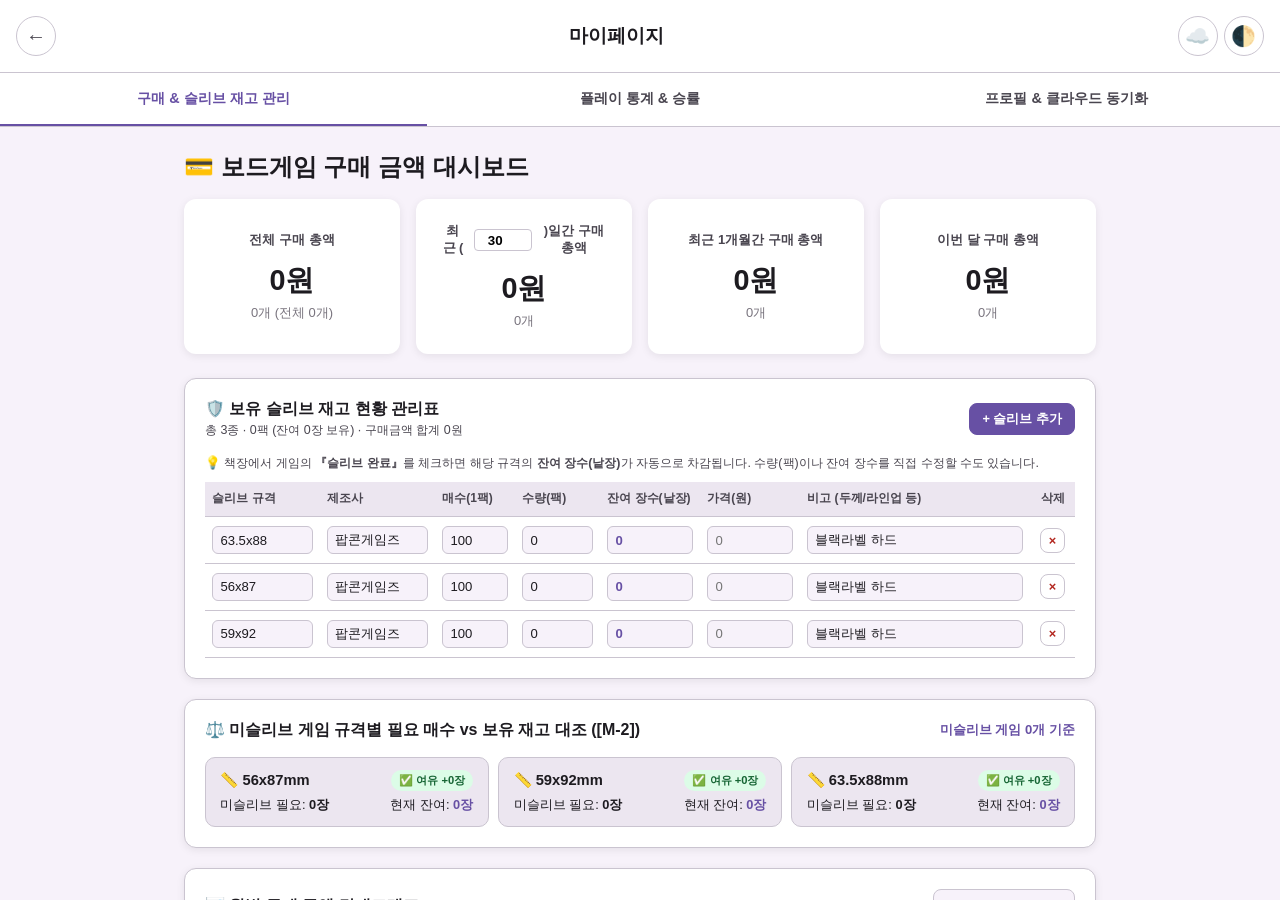
==== commit 70932bdd: "Update mypage.html" ====
--- a/mypage.html
+++ b/mypage.html
@@ -18,12 +18,15 @@
         .mp-bar-label { flex: 1; min-width: 50px; text-align: center; font-size: 0.72rem; color: var(--text-secondary); font-weight: 600; }
 
         .cpp-table-wrap { width: 100%; overflow-x: auto; max-height: 420px; overflow-y: auto; }
-        .cpp-table { width: 100%; border-collapse: collapse; min-width: 520px; font-size: 0.84rem; }
-        .cpp-table th, .cpp-table td { padding: 0.6rem 0.5rem; text-align: left; border-bottom: 1px solid var(--border-color); }
-        .cpp-table th { color: var(--text-secondary); font-size: 0.75rem; background: var(--bg-secondary); position: sticky; top: 0; }
+        .cpp-table { width: 100%; border-collapse: collapse; min-width: 640px; font-size: 0.84rem; }
+        .cpp-table th, .cpp-table td { padding: 0.55rem 0.45rem; text-align: left; border-bottom: 1px solid var(--border-color); vertical-align: middle; }
+        .cpp-table th { color: var(--text-secondary); font-size: 0.75rem; background: var(--bg-secondary); position: sticky; top: 0; z-index: 2; }
         .cpp-badge { padding: 0.2rem 0.5rem; border-radius: 999px; font-size: 0.7rem; font-weight: 700; white-space: nowrap; }
 
-        /* 분포 바 & 30일 잔디 */
+        .inv-input { width: 100%; padding: 0.35rem 0.45rem; border: 1px solid var(--border-color); border-radius: 6px; background: var(--bg-main); color: var(--text-primary); font-size: 0.82rem; box-sizing: border-box; }
+        .inv-btn { padding: 0.38rem 0.75rem; border-radius: 8px; border: 1px solid var(--border-color); background: var(--bg-card); color: var(--text-primary); font-size: 0.8rem; font-weight: 600; cursor: pointer; }
+        .inv-btn.primary { background: var(--md-primary); color: #fff; border-color: var(--md-primary); }
+
         .dist-row { display: flex; align-items: center; gap: 0.5rem; margin-bottom: 0.45rem; font-size: 0.82rem; }
         .dist-label { width: 110px; overflow: hidden; text-overflow: ellipsis; white-space: nowrap; font-weight: 600; flex-shrink: 0; }
         .dist-track { flex: 1; height: 10px; background: var(--bg-secondary); border-radius: 99px; overflow: hidden; }
@@ -46,13 +49,34 @@
         </header>
 
         <nav class="mypage-tabs">
-            <button class="tab-btn active" type="button" data-tab="statistics">구매 &amp; 슬리브 대시보드</button>
+            <button class="tab-btn active" type="button" data-tab="statistics">구매 &amp; 슬리브 재고 관리</button>
             <button class="tab-btn" type="button" data-tab="playstats">플레이 통계 &amp; 승률</button>
             <button class="tab-btn" type="button" data-tab="profile">프로필 &amp; 클라우드 동기화</button>
         </nav>
 
+        <datalist id="sleeve-size-datalist">
+            <option value="63.5x88">스탠다드 (63.5x88)</option>
+            <option value="56x87">미국 표준 (56x87)</option>
+            <option value="59x92">유로 표준 (59x92)</option>
+            <option value="45x68">미니 유로 (45x68)</option>
+            <option value="44x67">미니 (44x67)</option>
+            <option value="57.5x89">키포지/윙스팬 (57.5x89)</option>
+            <option value="65x100">세븐원더스 (65x100)</option>
+            <option value="70x120">타로/센추리 (70x120)</option>
+            <option value="80x120">딕싯 (80x120)</option>
+        </datalist>
+        <datalist id="sleeve-maker-datalist">
+            <option value="팝콘게임즈"></option>
+            <option value="보드엠"></option>
+            <option value="페이퍼백"></option>
+            <option value="하비게임몰"></option>
+            <option value="드래곤실드"></option>
+            <option value="아케인틴즈"></option>
+            <option value="메이데이"></option>
+        </datalist>
+
         <main class="mypage-content" style="padding-bottom: 5.5rem;">
-            <!-- 1. 구매 & 슬리브 대시보드 -->
+            <!-- 1. 구매 & 슬리브 재고 대시보드 -->
             <div id="statistics-tab" class="tab-content active">
                 <div class="tab-inner">
                     <h2 style="margin-bottom: 1rem;">💳 보드게임 구매 금액 대시보드</h2>
@@ -79,13 +103,46 @@
                         </div>
                     </div>
 
-                    <!-- [M-2] 규격별 미슬리브 필요 매수 합산기 -->
+                    <!-- 🛡️ 보유 슬리브 현황 기록 표 (낱장 차감·직접 수정 지원) -->
                     <div class="mp-custom-panel">
                         <div class="mp-panel-head">
-                            <h3>🛡️ 미슬리브 게임 규격별 필요 매수 계산기 ([M-2])</h3>
+                            <div>
+                                <h3>🛡️ 보유 슬리브 재고 현황 관리표</h3>
+                                <span id="sleeve-inv-summary" style="font-size:0.78rem; color:var(--text-secondary);"></span>
+                            </div>
+                            <div style="display:flex; gap:0.4rem;">
+                                <button type="button" id="add-sleeve-inv-row-btn" class="inv-btn primary">+ 슬리브 추가</button>
+                            </div>
+                        </div>
+                        <p style="font-size:0.78rem; color:var(--text-secondary); margin:0 0 0.6rem 0;">
+                            💡 책장에서 게임의 <strong>『슬리브 완료』</strong>를 체크하면 해당 규격의 <strong>잔여 장수(낱장)</strong>가 자동으로 차감됩니다. 수량(팩)이나 잔여 장수를 직접 수정할 수도 있습니다.
+                        </p>
+                        <div class="cpp-table-wrap" style="max-height:360px;">
+                            <table class="cpp-table">
+                                <thead>
+                                    <tr>
+                                        <th style="width:115px;">슬리브 규격</th>
+                                        <th style="width:115px;">제조사</th>
+                                        <th style="width:80px;">매수(1팩)</th>
+                                        <th style="width:85px;">수량(팩)</th>
+                                        <th style="width:100px;">잔여 장수(낱장)</th>
+                                        <th style="width:100px;">가격(원)</th>
+                                        <th>비고 (두께/라인업 등)</th>
+                                        <th style="width:45px; text-align:center;">삭제</th>
+                                    </tr>
+                                </thead>
+                                <tbody id="sleeve-inv-tbody"></tbody>
+                            </table>
+                        </div>
+                    </div>
+
+                    <!-- [M-2] 복수 슬리브 필요 매수 vs 보유 재고 실시간 대조기 -->
+                    <div class="mp-custom-panel">
+                        <div class="mp-panel-head">
+                            <h3>⚖️ 미슬리브 게임 규격별 필요 매수 vs 보유 재고 대조 ([M-2])</h3>
                             <span id="sleeve-total-summary" style="font-size:0.82rem; color:var(--md-primary); font-weight:700;"></span>
                         </div>
-                        <div id="sleeve-breakdown-list" style="display:flex; flex-wrap:wrap; gap:0.5rem;"></div>
+                        <div id="sleeve-breakdown-list" style="display:grid; grid-template-columns: repeat(auto-fill, minmax(250px, 1fr)); gap:0.6rem;"></div>
                     </div>
 
                     <!-- 월별 구매 금액 막대그래프 -->
@@ -185,7 +242,7 @@
 
                     <div class="mp-custom-panel">
                         <h3 style="margin-top:0;">☁️ GitHub Secret Gist 양방향 동기화</h3>
-                        <p style="font-size:0.82rem; color:var(--text-secondary); margin-bottom:0.75rem;">Gist 설정 후 <strong>[📥 Gist에서 불러오기]</strong>를 누르면 클라우드에 저장된 모든 게임·기록·키가 즉시 복원됩니다.</p>
+                        <p style="font-size:0.82rem; color:var(--text-secondary); margin-bottom:0.75rem;">보유 게임, 플레이 기록, <strong>슬리브 재고 현황표(차감 내역 포함)</strong>까지 모두 Gist 하나로 자동 동기화됩니다.</p>
                         <div class="form-group">
                             <input type="password" id="gist-token-input" class="filter-input" placeholder="GitHub Personal Access Token (ghp_...)" style="margin-bottom:0.5rem;">
                             <input type="text" id="gist-id-input" class="filter-input" placeholder="Secret Gist ID">
@@ -233,16 +290,40 @@
         const TAGS_STORAGE_KEY = "MY_BG_TAGS_V1";
         const SESSIONS_STORAGE_KEY = "MY_BG_SESSIONS_V1";
         const PLAYERS_STORAGE_KEY = "MY_BG_PLAYERS_V1";
+        const SLEEVE_INV_KEY = "MY_BG_SLEEVE_INVENTORY_V1";
         const GIST_CONFIG_KEY = "MY_BG_GIST_CONFIG_V1";
         const NICKNAME_KEY = "MY_BG_NICKNAME_V1";
         const FB_REFRESH_TOKEN_KEY = "MY_BG_FB_REFRESH_TOKEN_V1";
         const GIST_FILENAME = "myboardgames_db.json";
 
         const $ = (s) => document.querySelector(s);
-        let games = [], sessions = [];
+        let games = [], sessions = [], sleeveInventory = [];
+        let invSaveTimer = null;
 
         function escapeHtml(s) {
             return String(s ?? '').replace(/&/g, '&amp;').replace(/</g, '&lt;').replace(/>/g, '&gt;').replace(/"/g, '&quot;').replace(/'/g, '&#39;');
+        }
+
+        function extractGameSleeves(g) {
+            if (!g) return [];
+            if (Array.isArray(g.sleeves) && g.sleeves.length > 0) {
+                return g.sleeves.map(s => ({ size: String(s.size || '').trim(), count: parseInt(s.count, 10) || 0 })).filter(s => s.size && s.count > 0);
+            }
+            const rawStr = g.sleeveSize || g.customFields?.['슬리브규격'] || '';
+            const rawCnt = parseInt(g.sleeveCount || g.customFields?.['슬리브매수'] || '0', 10) || 0;
+            if (!rawStr) return [];
+            const parts = String(rawStr).split(/[,/;\n]+/).map(s => s.trim()).filter(Boolean);
+            const out = [];
+            parts.forEach(p => {
+                const m = p.match(/^([0-9.]+x[0-9.]+)\s*(?:[:(\s-]\s*(\d+))?/i);
+                if (m) {
+                    const cnt = m[2] ? parseInt(m[2], 10) : (parts.length === 1 ? rawCnt : 0);
+                    if (cnt > 0) out.push({ size: m[1].toLowerCase(), count: cnt });
+                } else if (parts.length === 1 && rawCnt > 0) {
+                    out.push({ size: p, count: rawCnt });
+                }
+            });
+            return out;
         }
 
         function setGistMsg(text, isErr = false) {
@@ -279,9 +360,10 @@
                 if (Array.isArray(parsed.tags)) localStorage.setItem(TAGS_STORAGE_KEY, JSON.stringify(parsed.tags));
                 if (Array.isArray(parsed.sessions)) localStorage.setItem(SESSIONS_STORAGE_KEY, JSON.stringify(parsed.sessions));
                 if (Array.isArray(parsed.players)) localStorage.setItem(PLAYERS_STORAGE_KEY, JSON.stringify(parsed.players));
+                if (Array.isArray(parsed.sleeveInventory)) localStorage.setItem(SLEEVE_INV_KEY, JSON.stringify(parsed.sleeveInventory));
 
                 loadData();
-                setGistMsg(`✅ Gist에서 게임 ${games.length}개, 기록 ${sessions.length}건을 성공적으로 불러왔습니다!`);
+                setGistMsg(`✅ Gist에서 게임 ${games.length}개, 기록 ${sessions.length}건, 슬리브 ${sleeveInventory.length}종을 불러왔습니다!`);
                 return true;
             } catch (e) {
                 setGistMsg(`❌ Gist 불러오기 실패: ${e.message}`, true);
@@ -289,14 +371,14 @@
             }
         }
 
-        async function pushToGist() {
+        async function pushToGist(silent = false) {
             try {
                 const cfg = JSON.parse(localStorage.getItem(GIST_CONFIG_KEY) || '{}');
                 if (!cfg.token || !cfg.gistId) {
-                    setGistMsg('⚠️ Gist Token과 Gist ID를 먼저 저장해주세요.', true);
+                    if (!silent) setGistMsg('⚠️ Gist Token과 Gist ID를 먼저 저장해주세요.', true);
                     return;
                 }
-                setGistMsg('☁️ Gist 서버에 업로드하는 중...');
+                if (!silent) setGistMsg('☁️ Gist 서버에 업로드하는 중...');
                 const payload = {
                     updatedAt: new Date().toISOString(),
                     nickname: localStorage.getItem(NICKNAME_KEY) || '나',
@@ -304,7 +386,8 @@
                     games: JSON.parse(localStorage.getItem(GAMES_STORAGE_KEY) || '[]'),
                     tags: JSON.parse(localStorage.getItem(TAGS_STORAGE_KEY) || '[]'),
                     sessions: JSON.parse(localStorage.getItem(SESSIONS_STORAGE_KEY) || '[]'),
-                    players: JSON.parse(localStorage.getItem(PLAYERS_STORAGE_KEY) || '[]')
+                    players: JSON.parse(localStorage.getItem(PLAYERS_STORAGE_KEY) || '[]'),
+                    sleeveInventory
                 };
                 const res = await fetch(`https://api.github.com/gists/${cfg.gistId}`, {
                     method: 'PATCH',
@@ -312,9 +395,9 @@
                     body: JSON.stringify({ files: { [GIST_FILENAME]: { content: JSON.stringify(payload, null, 2) } } })
                 });
                 if (!res.ok) throw new Error('HTTP ' + res.status);
-                setGistMsg(`✅ Gist에 현재 데이터(게임 ${games.length}개, 기록 ${sessions.length}건)를 저장했습니다!`);
+                if (!silent) setGistMsg(`✅ Gist에 현재 데이터를 저장했습니다!`);
             } catch (e) {
-                setGistMsg(`❌ Gist 저장 실패: ${e.message}`, true);
+                if (!silent) setGistMsg(`❌ Gist 저장 실패: ${e.message}`, true);
             }
         }
 
@@ -338,6 +421,22 @@
             $('#dark-mode-toggle').onclick = () => {
                 const isDark = document.body.classList.toggle('dark-mode');
                 localStorage.setItem('theme', isDark ? 'dark' : 'light');
+            };
+
+            $('#add-sleeve-inv-row-btn').onclick = () => {
+                sleeveInventory.push({
+                    id: `slv_${Date.now()}`,
+                    size: '63.5x88',
+                    maker: '팝콘게임즈',
+                    sheetsPerPack: 100,
+                    qty: 1,
+                    remainingSheets: 100,
+                    price: 0,
+                    note: '블랙라벨 하드'
+                });
+                saveSleeveInventory();
+                renderSleeveInventoryTable();
+                renderSleeveComparison();
             };
 
             document.querySelectorAll('.mypage-tabs .tab-btn').forEach(btn => {
@@ -361,7 +460,7 @@
                 await pullFromGist(true);
             };
             $('#pull-gist-btn').onclick = () => pullFromGist(true);
-            $('#push-gist-btn').onclick = () => pushToGist();
+            $('#push-gist-btn').onclick = () => pushToGist(false);
 
             $('#export-json-btn').onclick = () => {
                 const payload = {
@@ -371,7 +470,8 @@
                     games,
                     tags: JSON.parse(localStorage.getItem(TAGS_STORAGE_KEY) || '[]'),
                     sessions,
-                    players: JSON.parse(localStorage.getItem(PLAYERS_STORAGE_KEY) || '[]')
+                    players: JSON.parse(localStorage.getItem(PLAYERS_STORAGE_KEY) || '[]'),
+                    sleeveInventory
                 };
                 const blob = new Blob([JSON.stringify(payload, null, 2)], { type: 'application/json' });
                 const a = document.createElement('a');
@@ -393,6 +493,7 @@
                         if (Array.isArray(parsed.tags)) localStorage.setItem(TAGS_STORAGE_KEY, JSON.stringify(parsed.tags));
                         if (Array.isArray(parsed.sessions)) localStorage.setItem(SESSIONS_STORAGE_KEY, JSON.stringify(parsed.sessions));
                         if (Array.isArray(parsed.players)) localStorage.setItem(PLAYERS_STORAGE_KEY, JSON.stringify(parsed.players));
+                        if (Array.isArray(parsed.sleeveInventory)) localStorage.setItem(SLEEVE_INV_KEY, JSON.stringify(parsed.sleeveInventory));
                         loadData();
                         alert(`복원 완료! (게임 ${games.length}개, 기록 ${sessions.length}건)`);
                     } catch (err) { alert('올바른 JSON 백업 파일이 아닙니다.'); }
@@ -404,7 +505,172 @@
         function loadData() {
             try { games = JSON.parse(localStorage.getItem(GAMES_STORAGE_KEY) || '[]'); } catch (e) { games = []; }
             try { sessions = JSON.parse(localStorage.getItem(SESSIONS_STORAGE_KEY) || '[]'); } catch (e) { sessions = []; }
+            try {
+                const rawInv = JSON.parse(localStorage.getItem(SLEEVE_INV_KEY) || 'null');
+                if (Array.isArray(rawInv)) {
+                    sleeveInventory = rawInv.map(item => {
+                        const spp = parseInt(item.sheetsPerPack, 10) || 100;
+                        const rem = item.remainingSheets !== undefined ? parseInt(item.remainingSheets, 10) : Math.round(spp * (parseFloat(item.qty) || 0));
+                        return { ...item, sheetsPerPack: spp, remainingSheets: rem, qty: +(rem / spp).toFixed(2) };
+                    });
+                } else {
+                    sleeveInventory = [
+                        { id: 'slv_1', size: '63.5x88', maker: '팝콘게임즈', sheetsPerPack: 100, qty: 0, remainingSheets: 0, price: 0, note: '블랙라벨 하드' },
+                        { id: 'slv_2', size: '56x87', maker: '팝콘게임즈', sheetsPerPack: 100, qty: 0, remainingSheets: 0, price: 0, note: '블랙라벨 하드' },
+                        { id: 'slv_3', size: '59x92', maker: '팝콘게임즈', sheetsPerPack: 100, qty: 0, remainingSheets: 0, price: 0, note: '블랙라벨 하드' }
+                    ];
+                }
+            } catch (e) { sleeveInventory = []; }
             updateStats();
+        }
+
+        function saveSleeveInventory() {
+            localStorage.setItem(SLEEVE_INV_KEY, JSON.stringify(sleeveInventory));
+            clearTimeout(invSaveTimer);
+            invSaveTimer = setTimeout(() => pushToGist(true), 900);
+        }
+
+        function updateSleeveSummaryHeader() {
+            let totalPacks = 0, totalSheets = 0, totalCost = 0;
+            sleeveInventory.forEach(item => {
+                totalPacks += parseFloat(item.qty) || 0;
+                totalSheets += parseInt(item.remainingSheets, 10) || 0;
+                totalCost += parseInt(item.price, 10) || 0;
+            });
+            $('#sleeve-inv-summary').textContent = `총 ${sleeveInventory.length}종 · ${+(totalPacks.toFixed(2))}팩 (잔여 ${totalSheets.toLocaleString()}장 보유) · 구매금액 합계 ${totalCost.toLocaleString()}원`;
+        }
+
+        /* 🛡️ 보유 슬리브 재고 표 렌더링 (팩 수량 <-> 낱장 잔여 장수 양방향 자동 계산) */
+        function renderSleeveInventoryTable() {
+            const tbody = $('#sleeve-inv-tbody');
+            if (!sleeveInventory.length) {
+                tbody.innerHTML = '<tr><td colspan="8" style="text-align:center; padding:1.5rem; color:var(--text-secondary);">우측 상단 <strong>[+ 슬리브 추가]</strong> 버튼을 눌러 보유 중인 슬리브를 등록하세요.</td></tr>';
+                $('#sleeve-inv-summary').textContent = '등록된 슬리브 없음';
+                return;
+            }
+
+            tbody.innerHTML = sleeveInventory.map((item, idx) => {
+                const sheets = parseInt(item.sheetsPerPack, 10) || 100;
+                const remSheets = item.remainingSheets !== undefined ? parseInt(item.remainingSheets, 10) : Math.round(sheets * (parseFloat(item.qty) || 0));
+                const qty = +(remSheets / sheets).toFixed(2);
+                const price = parseInt(item.price, 10) || 0;
+
+                return `
+                    <tr data-idx="${idx}">
+                        <td><input type="text" list="sleeve-size-datalist" class="inv-input inv-size" value="${escapeHtml(item.size || '')}" placeholder="예: 63.5x88"></td>
+                        <td><input type="text" list="sleeve-maker-datalist" class="inv-input inv-maker" value="${escapeHtml(item.maker || '')}" placeholder="예: 팝콘게임즈"></td>
+                        <td><input type="number" class="inv-input inv-sheets" value="${sheets}" min="1" placeholder="100"></td>
+                        <td><input type="number" class="inv-input inv-qty" value="${qty}" step="0.1" placeholder="1"></td>
+                        <td><input type="number" class="inv-input inv-rem-sheets" value="${remSheets}" step="1" style="font-weight:700; color:${remSheets < 0 ? 'var(--error-color, #dc2626)' : 'var(--md-primary)'};"></td>
+                        <td><input type="number" class="inv-input inv-price" value="${price || ''}" placeholder="0"></td>
+                        <td><input type="text" class="inv-input inv-note" value="${escapeHtml(item.note || '')}" placeholder="예: 블랙라벨 하드"></td>
+                        <td style="text-align:center;"><button type="button" class="inv-btn btn-del-inv" style="color:var(--error-color, #dc2626); padding:0.25rem 0.5rem;">&times;</button></td>
+                    </tr>`;
+            }).join('');
+
+            updateSleeveSummaryHeader();
+
+            tbody.querySelectorAll('tr').forEach(tr => {
+                const idx = Number(tr.dataset.idx);
+                tr.querySelectorAll('.inv-input').forEach(inp => {
+                    inp.oninput = (ev) => {
+                        const item = sleeveInventory[idx];
+                        if (!item) return;
+                        item.size = tr.querySelector('.inv-size').value.trim();
+                        item.maker = tr.querySelector('.inv-maker').value.trim();
+                        item.sheetsPerPack = parseInt(tr.querySelector('.inv-sheets').value, 10) || 100;
+                        item.price = parseInt(tr.querySelector('.inv-price').value, 10) || 0;
+                        item.note = tr.querySelector('.inv-note').value.trim();
+
+                        if (ev.target.classList.contains('inv-rem-sheets')) {
+                            // 잔여 장수(낱장) 직접 수정 시 -> 수량(팩) 자동 갱신
+                            item.remainingSheets = parseInt(tr.querySelector('.inv-rem-sheets').value, 10) || 0;
+                            item.qty = +(item.remainingSheets / item.sheetsPerPack).toFixed(2);
+                            tr.querySelector('.inv-qty').value = item.qty;
+                        } else if (ev.target.classList.contains('inv-qty') || ev.target.classList.contains('inv-sheets')) {
+                            // 1팩 매수 또는 팩 수량 수정 시 -> 잔여 장수(낱장) 자동 갱신
+                            item.qty = parseFloat(tr.querySelector('.inv-qty').value) || 0;
+                            item.remainingSheets = Math.round(item.sheetsPerPack * item.qty);
+                            tr.querySelector('.inv-rem-sheets').value = item.remainingSheets;
+                        }
+
+                        updateSleeveSummaryHeader();
+                        saveSleeveInventory();
+                        renderSleeveComparison();
+                    };
+                });
+                const delBtn = tr.querySelector('.btn-del-inv');
+                if (delBtn) {
+                    delBtn.onclick = () => {
+                        sleeveInventory.splice(idx, 1);
+                        saveSleeveInventory();
+                        renderSleeveInventoryTable();
+                        renderSleeveComparison();
+                    };
+                }
+            });
+        }
+
+        function renderSleeveComparison() {
+            const neededMap = {};
+            const neededGamesMap = {};
+            let uncompletedGameCount = 0;
+
+            games.forEach(g => {
+                const isDone = g.customFields && (g.customFields['슬리브'] === 'O' || g.customFields['슬리브'] === 'true');
+                if (isDone) return;
+                const sList = extractGameSleeves(g);
+                if (sList.length > 0) {
+                    uncompletedGameCount++;
+                    const gName = g.customFields?.['게임 이름'] || g.name || '게임';
+                    sList.forEach(s => {
+                        const sz = s.size.toLowerCase();
+                        neededMap[sz] = (neededMap[sz] || 0) + s.count;
+                        if (!neededGamesMap[sz]) neededGamesMap[sz] = [];
+                        neededGamesMap[sz].push(`${gName}(${s.count})`);
+                    });
+                }
+            });
+
+            const ownedMap = {};
+            sleeveInventory.forEach(item => {
+                const sz = (item.size || '').trim().toLowerCase();
+                if (!sz) return;
+                const sheets = item.remainingSheets !== undefined ? parseInt(item.remainingSheets, 10) : Math.round((parseInt(item.sheetsPerPack, 10) || 100) * (parseFloat(item.qty) || 0));
+                ownedMap[sz] = (ownedMap[sz] || 0) + (sheets || 0);
+            });
+
+            const allSizes = Array.from(new Set([...Object.keys(neededMap), ...Object.keys(ownedMap)])).sort();
+            $('#sleeve-total-summary').textContent = `미슬리브 게임 ${uncompletedGameCount}개 기준`;
+
+            const box = $('#sleeve-breakdown-list');
+            if (!allSizes.length) {
+                box.innerHTML = '<span style="font-size:0.84rem; color:var(--text-secondary);">미슬리브 게임 또는 보유 슬리브 내역이 없습니다.</span>';
+                return;
+            }
+
+            box.innerHTML = allSizes.map(sz => {
+                const needed = neededMap[sz] || 0;
+                const owned = ownedMap[sz] || 0;
+                const diff = owned - needed;
+                const gameNames = (neededGamesMap[sz] || []).join(', ');
+                const statusBadge = diff >= 0
+                    ? `<span class="cpp-badge" style="background:#dcfce7;color:#166534;">✅ 여유 +${diff.toLocaleString()}장</span>`
+                    : `<span class="cpp-badge" style="background:#fee2e2;color:#991b1b;">🚨 부족 ${diff.toLocaleString()}장 (${Math.ceil(Math.abs(diff) / 100)}팩 필요)</span>`;
+
+                return `
+                    <div style="background:var(--bg-secondary); padding:0.75rem 0.9rem; border-radius:10px; border:1px solid var(--border-color); display:flex; flex-direction:column; gap:0.35rem;">
+                        <div style="display:flex; justify-content:space-between; align-items:center;">
+                            <strong style="font-size:0.92rem;">📏 ${escapeHtml(sz)}mm</strong>
+                            ${statusBadge}
+                        </div>
+                        <div style="font-size:0.8rem; color:var(--text-primary); display:flex; justify-content:space-between;">
+                            <span>미슬리브 필요: <strong>${needed.toLocaleString()}장</strong></span>
+                            <span>현재 잔여: <strong style="color:var(--md-primary);">${owned.toLocaleString()}장</strong></span>
+                        </div>
+                        ${gameNames ? `<div style="font-size:0.72rem; color:var(--text-secondary); overflow:hidden; text-overflow:ellipsis; white-space:nowrap;" title="${escapeHtml(gameNames)}">미슬리브 대상: ${escapeHtml(gameNames)}</div>` : ''}
+                    </div>`;
+            }).join('');
         }
 
         function parsePrice(g) { return parseInt(String((g.customFields && g.customFields['구매가격']) ?? g.purchasePrice ?? 0).replace(/[^0-9]/g, ''), 10) || 0; }
@@ -441,8 +707,6 @@
             const oneMonthStart = new Date(now.getFullYear(), now.getMonth() - 1, now.getDate());
 
             let totalSpent = 0, totalCount = 0, customSpent = 0, customCount = 0, oneMonthSpent = 0, oneMonthCount = 0, thisMonthSpent = 0, thisMonthCount = 0;
-            const sleeveMap = {};
-            let uncompletedSleeveGames = 0;
 
             games.forEach(g => {
                 const price = parsePrice(g);
@@ -456,13 +720,6 @@
                         if (dt >= oneMonthStart) { oneMonthSpent += price; oneMonthCount++; }
                     }
                 }
-                const isSleeveDone = g.customFields && (g.customFields['슬리브'] === 'O' || g.customFields['슬리브'] === 'true');
-                const sSize = g.sleeveSize || g.customFields?.['슬리브규격'] || '';
-                const sCnt = parseInt(g.sleeveCount || g.customFields?.['슬리브매수'] || '0', 10) || 0;
-                if (!isSleeveDone && sSize && sCnt > 0) {
-                    sleeveMap[sSize] = (sleeveMap[sSize] || 0) + sCnt;
-                    uncompletedSleeveGames++;
-                }
             });
 
             $('#total-spent').textContent = formatPrice(totalSpent);
@@ -474,12 +731,8 @@
             $('#this-month-total').textContent = formatPrice(thisMonthSpent);
             $('#this-month-count').textContent = `${thisMonthCount}개`;
 
-            const sEntries = Object.entries(sleeveMap);
-            $('#sleeve-total-summary').textContent = `미완료 게임 ${uncompletedSleeveGames}개`;
-            $('#sleeve-breakdown-list').innerHTML = sEntries.length === 0
-                ? '<span style="font-size:0.84rem; color:var(--text-secondary);">미슬리브 상태이면서 규격/매수가 입력된 게임이 없습니다.</span>'
-                : sEntries.map(([sz, cnt]) => `<div style="background:var(--bg-secondary); padding:0.5rem 0.85rem; border-radius:8px; font-size:0.85rem;"><strong>${escapeHtml(sz)}mm</strong>: <span style="color:var(--md-primary); font-weight:800;">${cnt.toLocaleString()}장</span> <small>(100매 기준 ${Math.ceil(cnt / 100)}팩)</small></div>`).join('');
-
+            renderSleeveInventoryTable();
+            renderSleeveComparison();
             renderMonthlyBarChart();
             renderCppTable();
             renderDistributions();
@@ -598,7 +851,6 @@
                 ? '<p style="font-size:0.84rem; color:var(--text-secondary);">모든 보유 게임을 플레이했습니다! 🎉</p>'
                 : unplayedList.map(item => `<div style="display:flex; justify-content:space-between; padding:0.4rem 0; border-bottom:1px dashed var(--border-color); font-size:0.84rem;"><span>🪨 ${escapeHtml(item.name)}</span><span style="color:var(--text-secondary);">${item.price > 0 ? item.price.toLocaleString() + '원' : '-'}</span></div>`).join('');
 
-            // 최근 30일 잔디
             const dateCounts = {};
             sessions.forEach(s => {
                 const d = normSessionDate(s.date || s.playDate);
@@ -617,7 +869,6 @@
             $('#grass-summary').textContent = `최근 30일 중 ${activeDays}일 플레이`;
             $('#grass-30-grid').innerHTML = days30.map(d => `<div class="grass-cell ${d.c >= 2 ? 'active-2' : d.c === 1 ? 'active-1' : ''}" title="${d.label}: ${d.c}판">${d.label}<br>${d.c > 0 ? d.c + '판' : '-'}</div>`).join('');
 
-            // 참여자별 다승 & 승률 리더보드
             const pStats = {};
             sessions.forEach(s => {
                 const sPlayers = Array.isArray(s.players) ? s.players : [];
